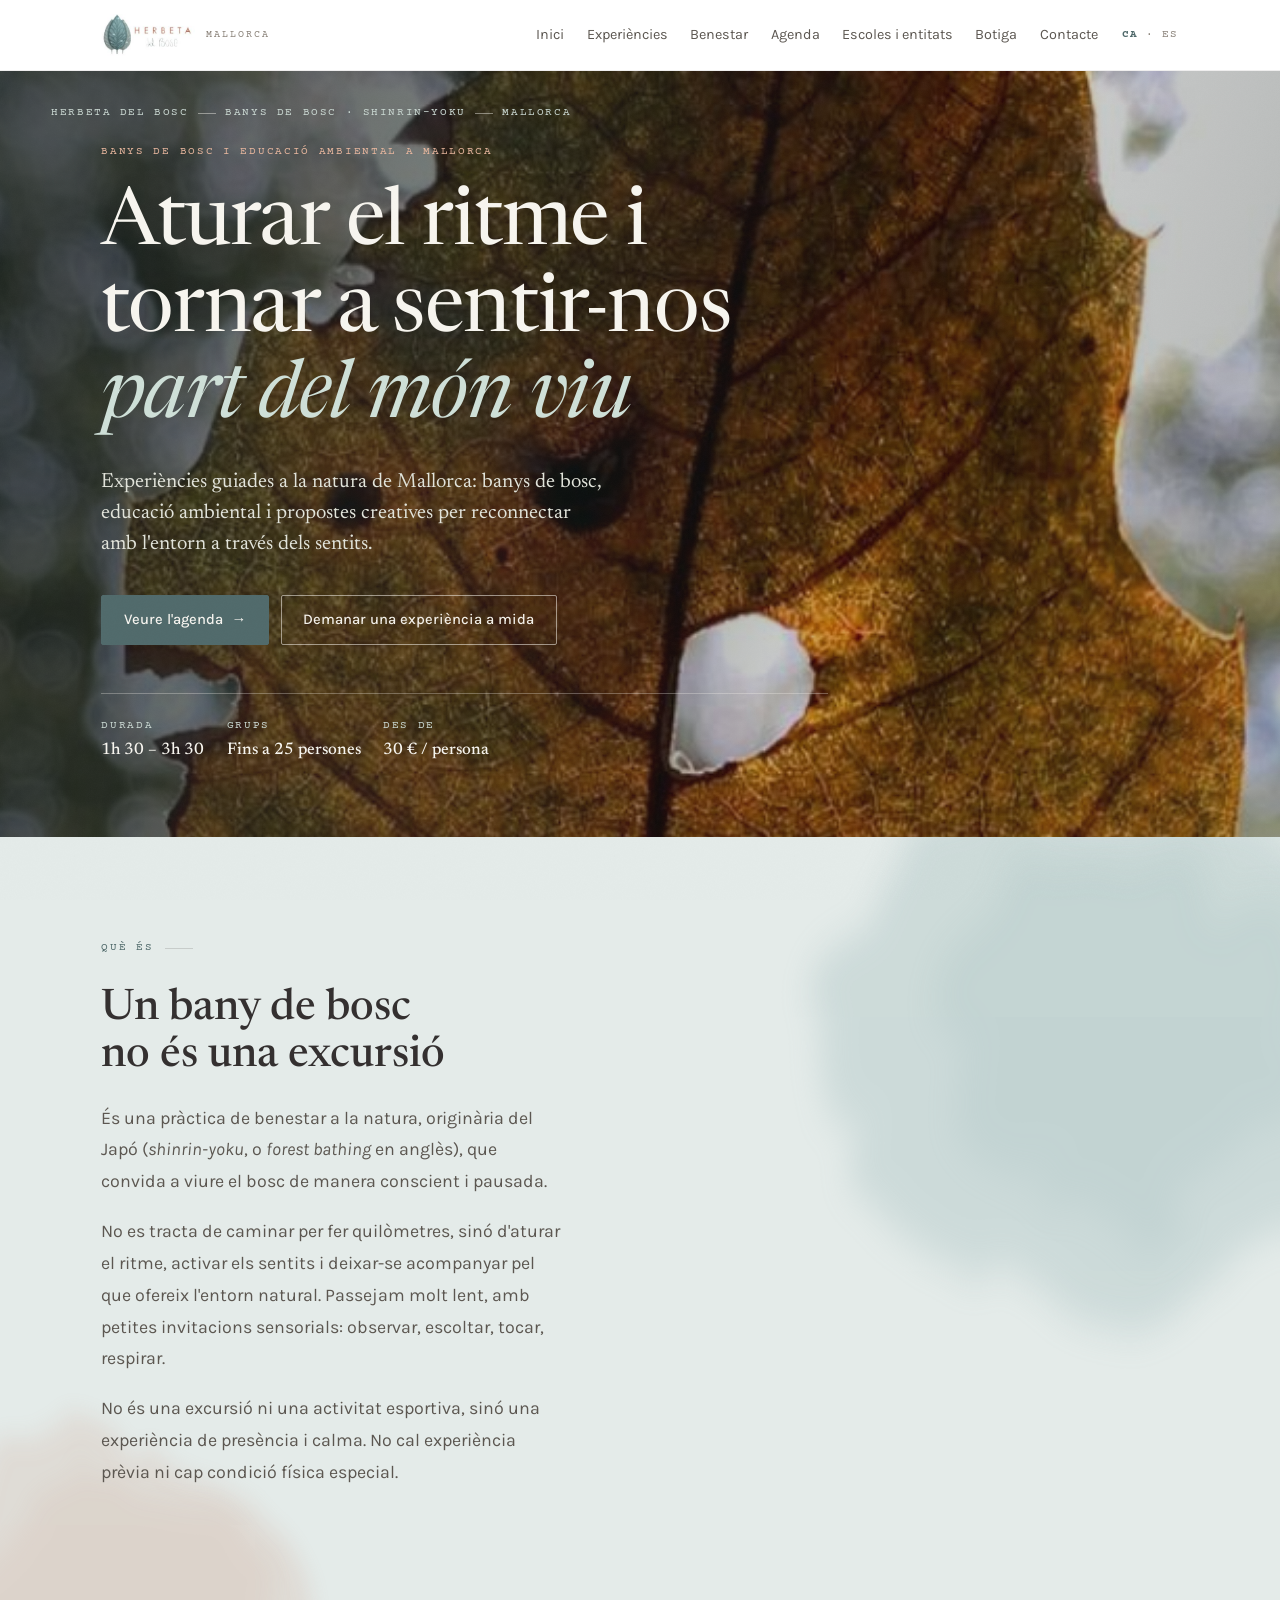
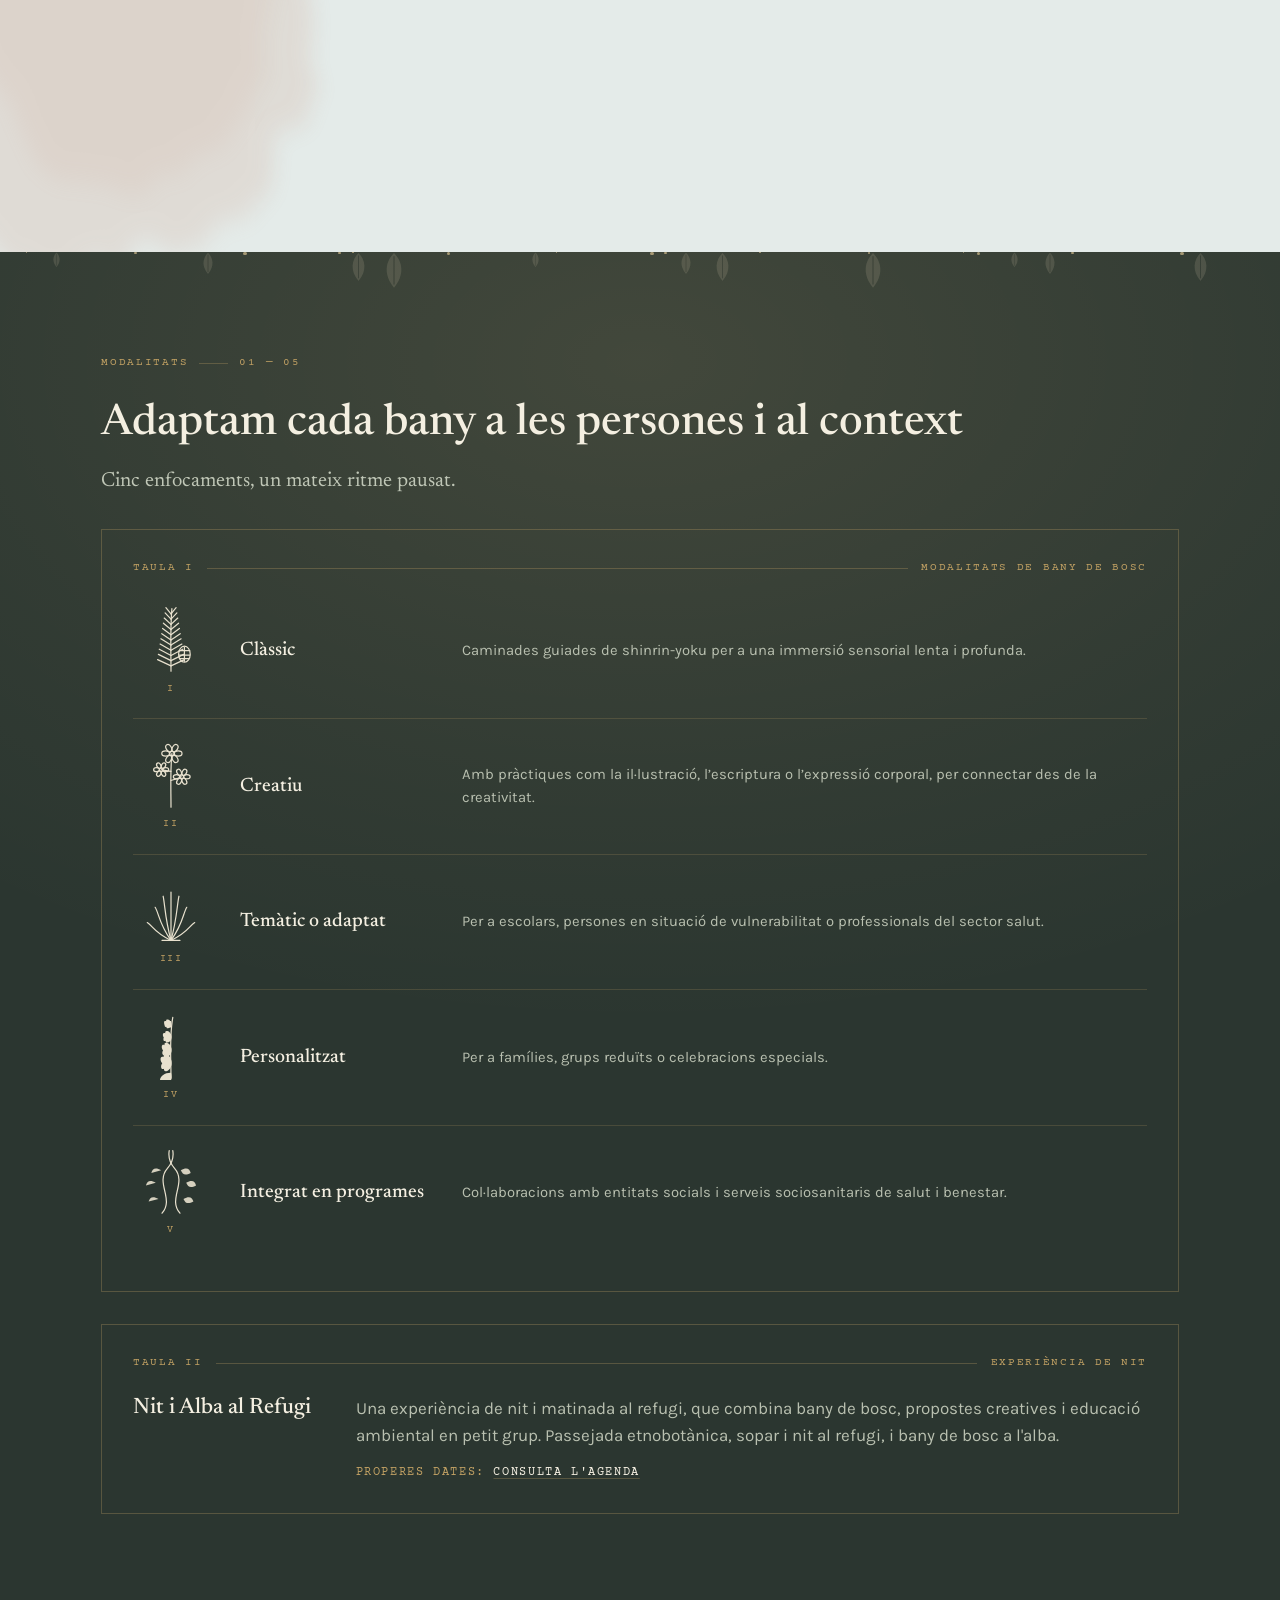
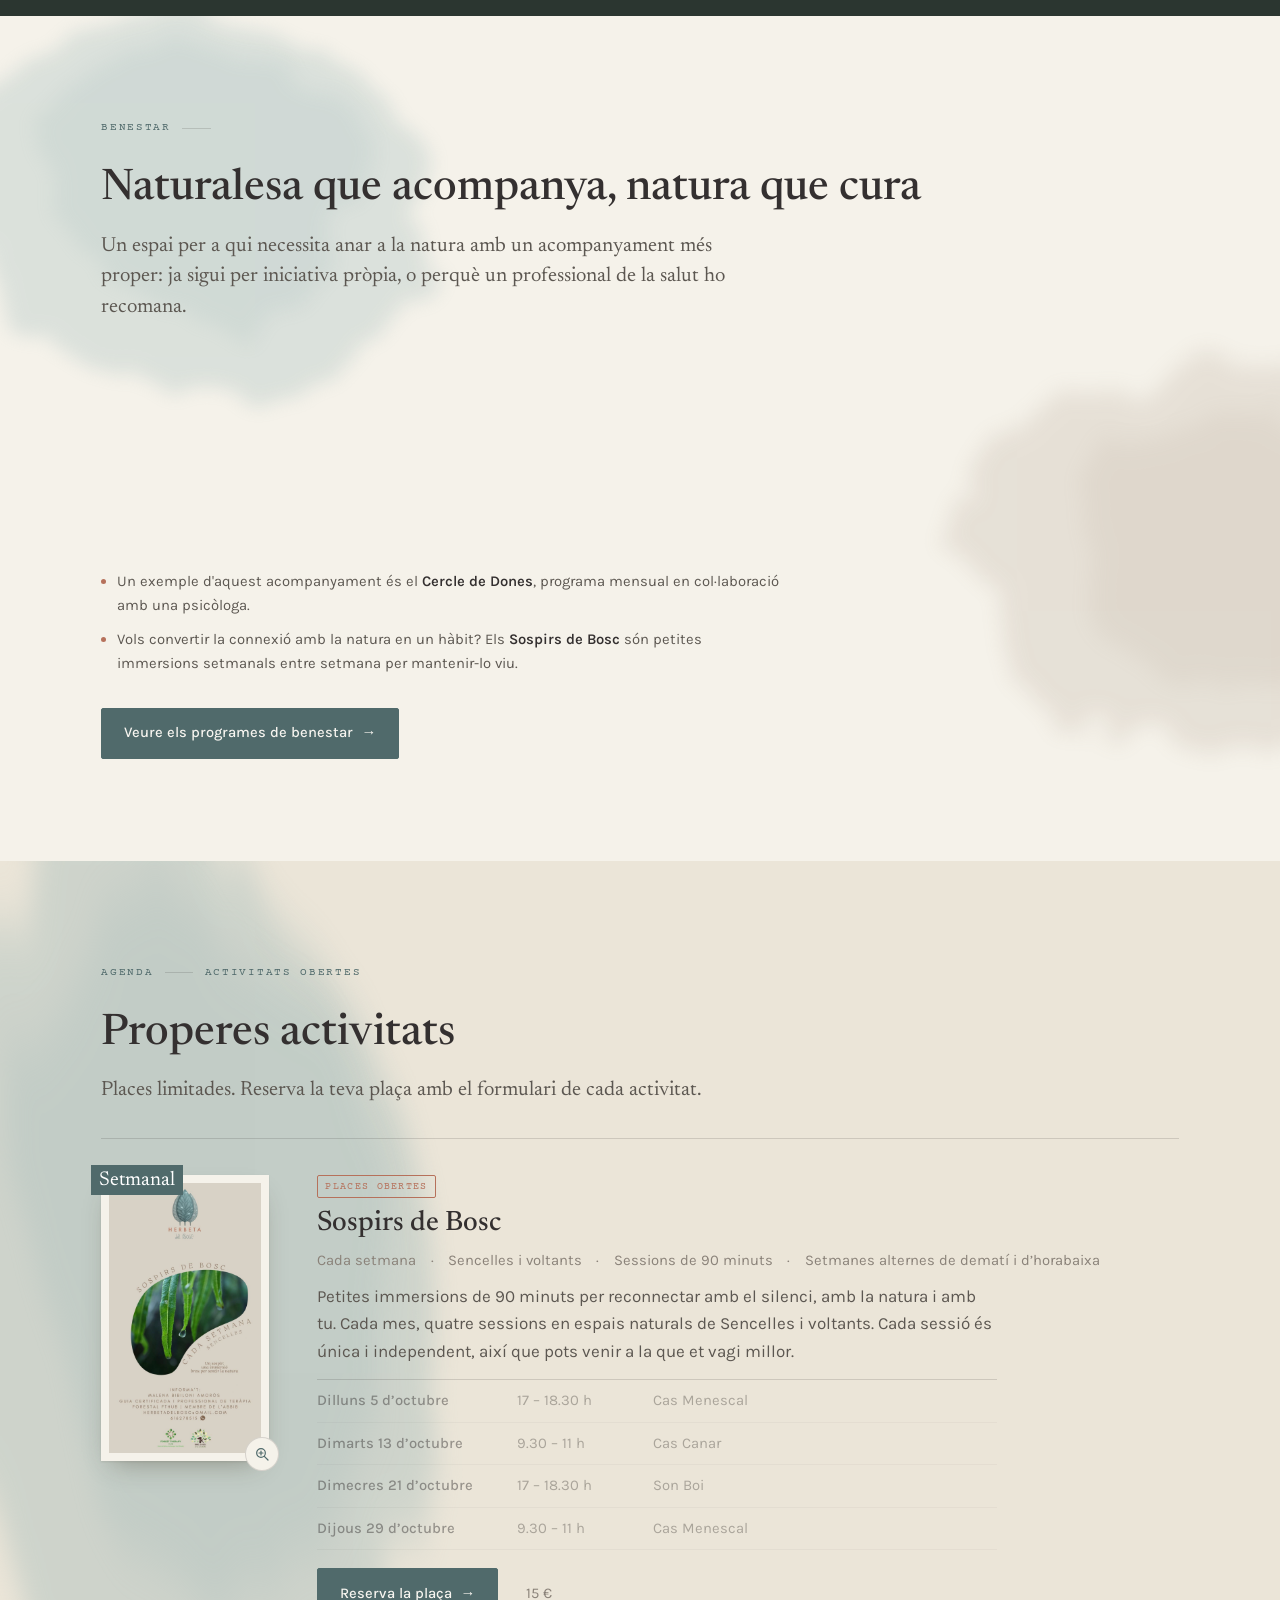
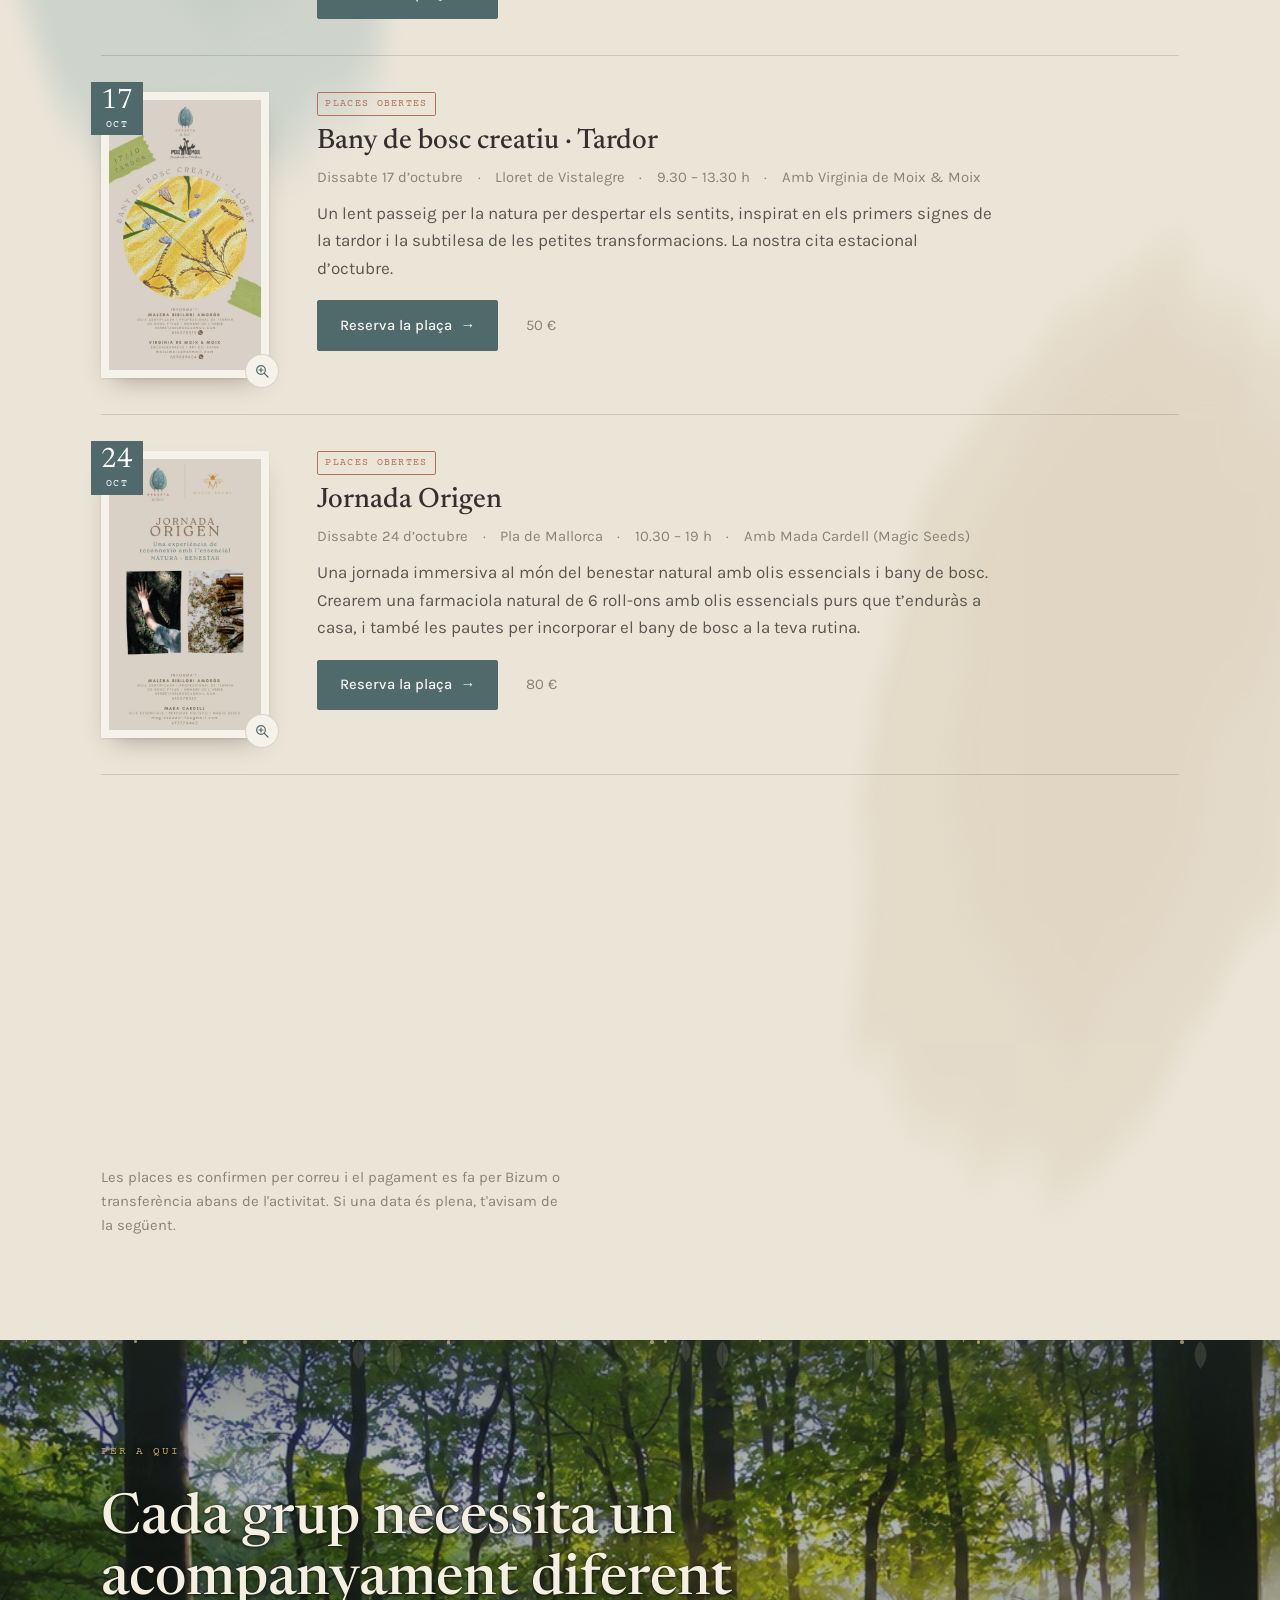
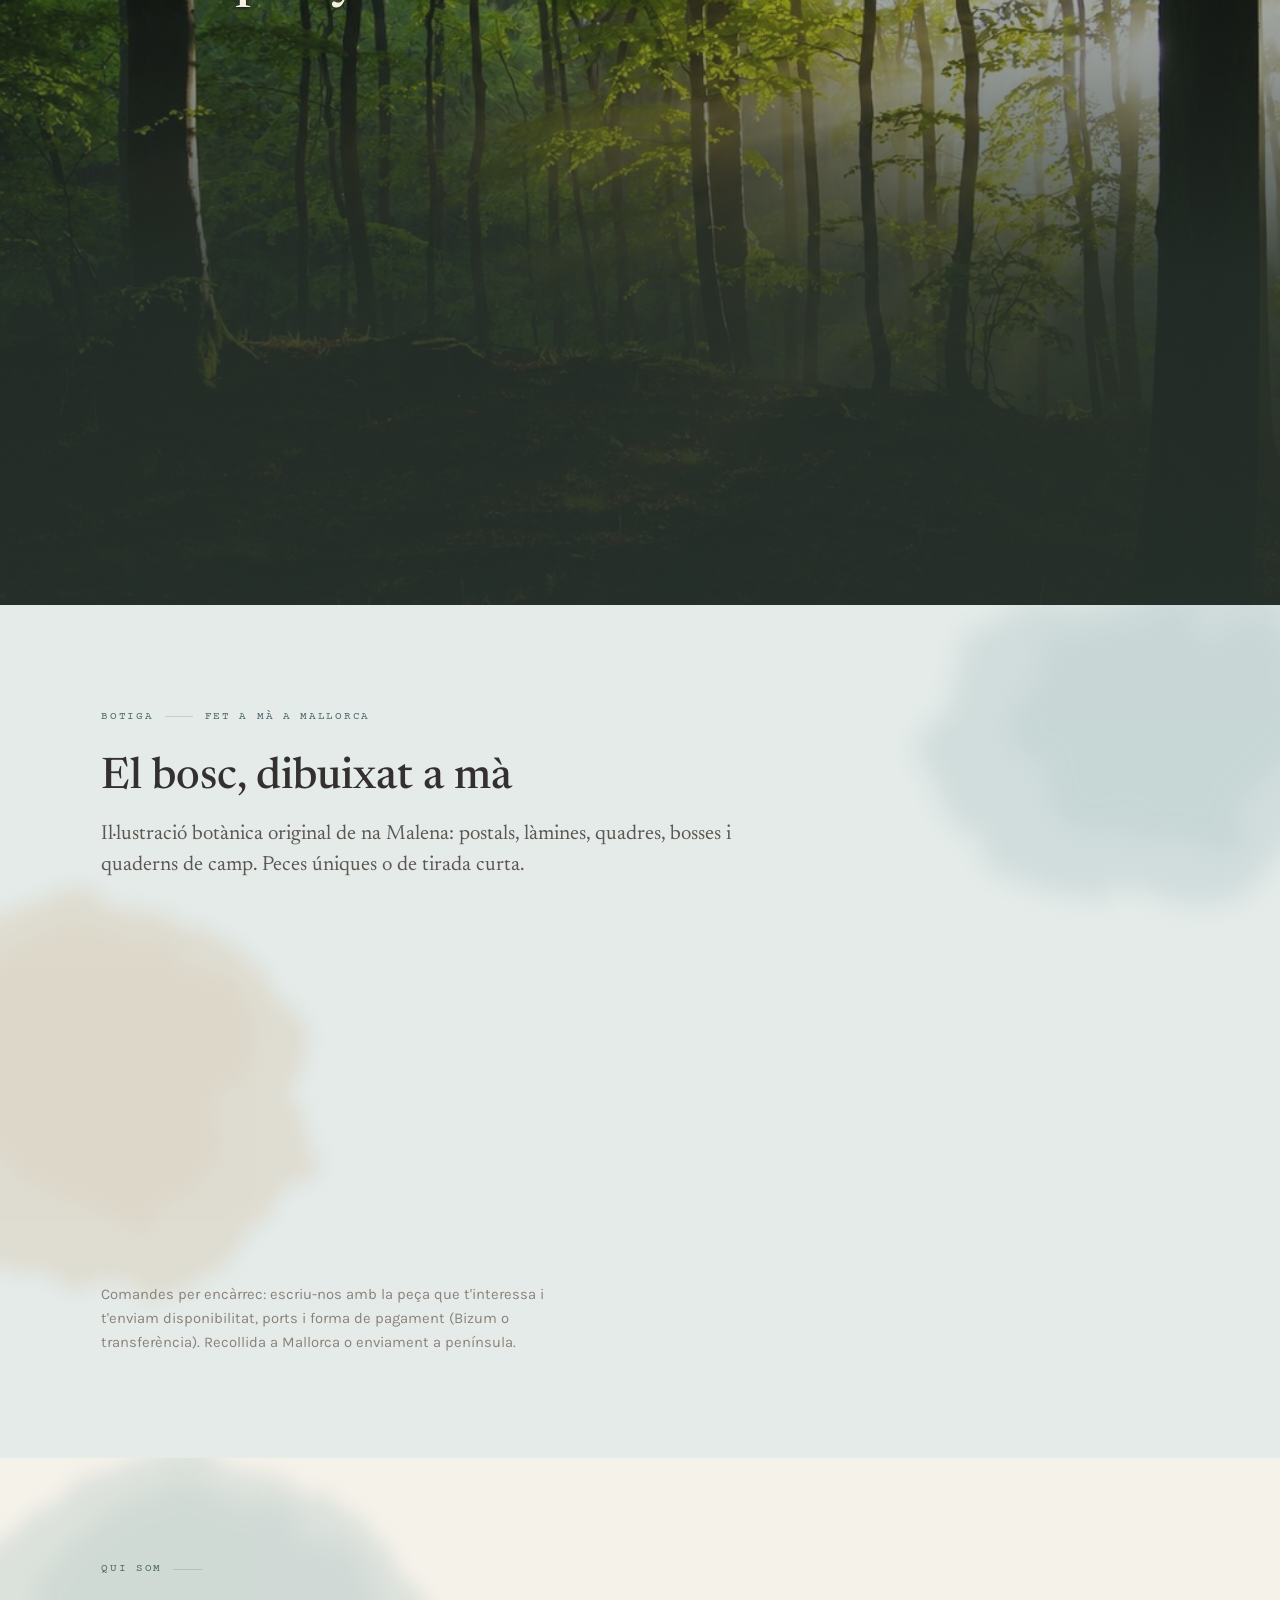
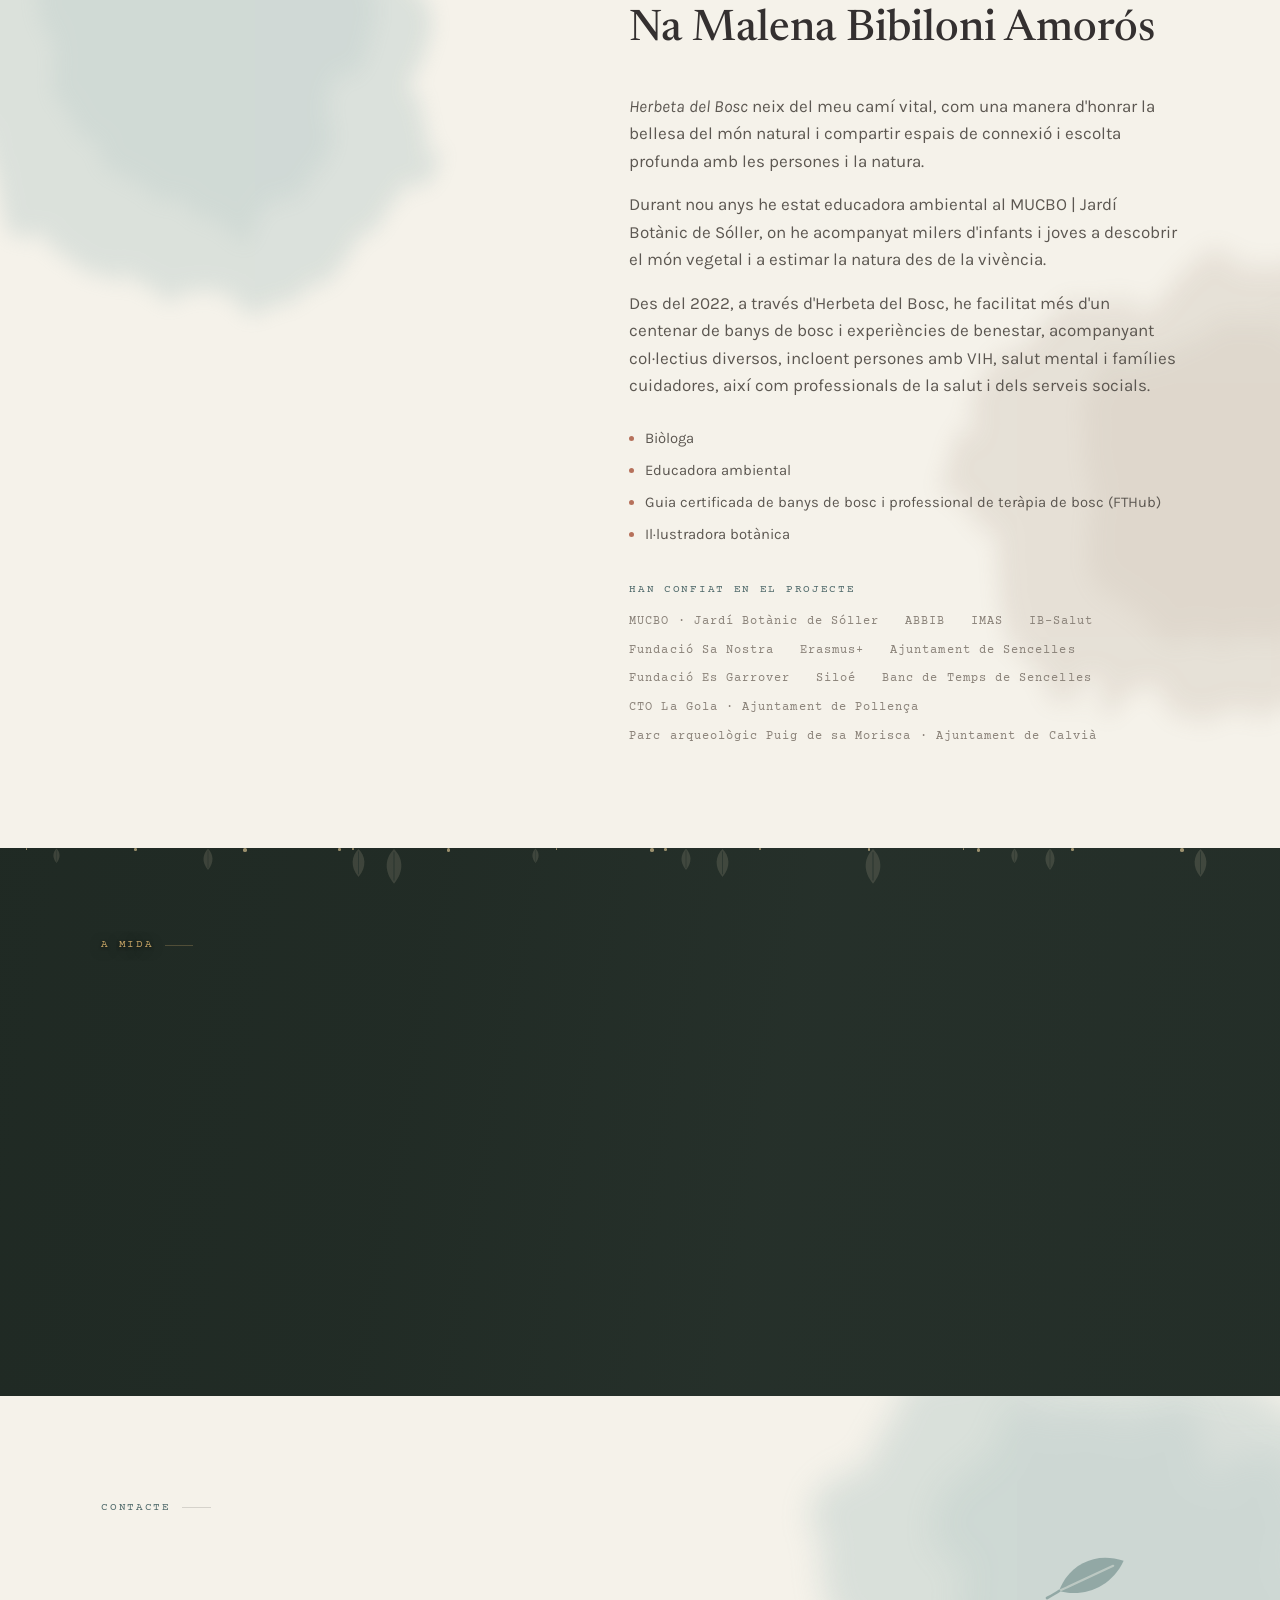
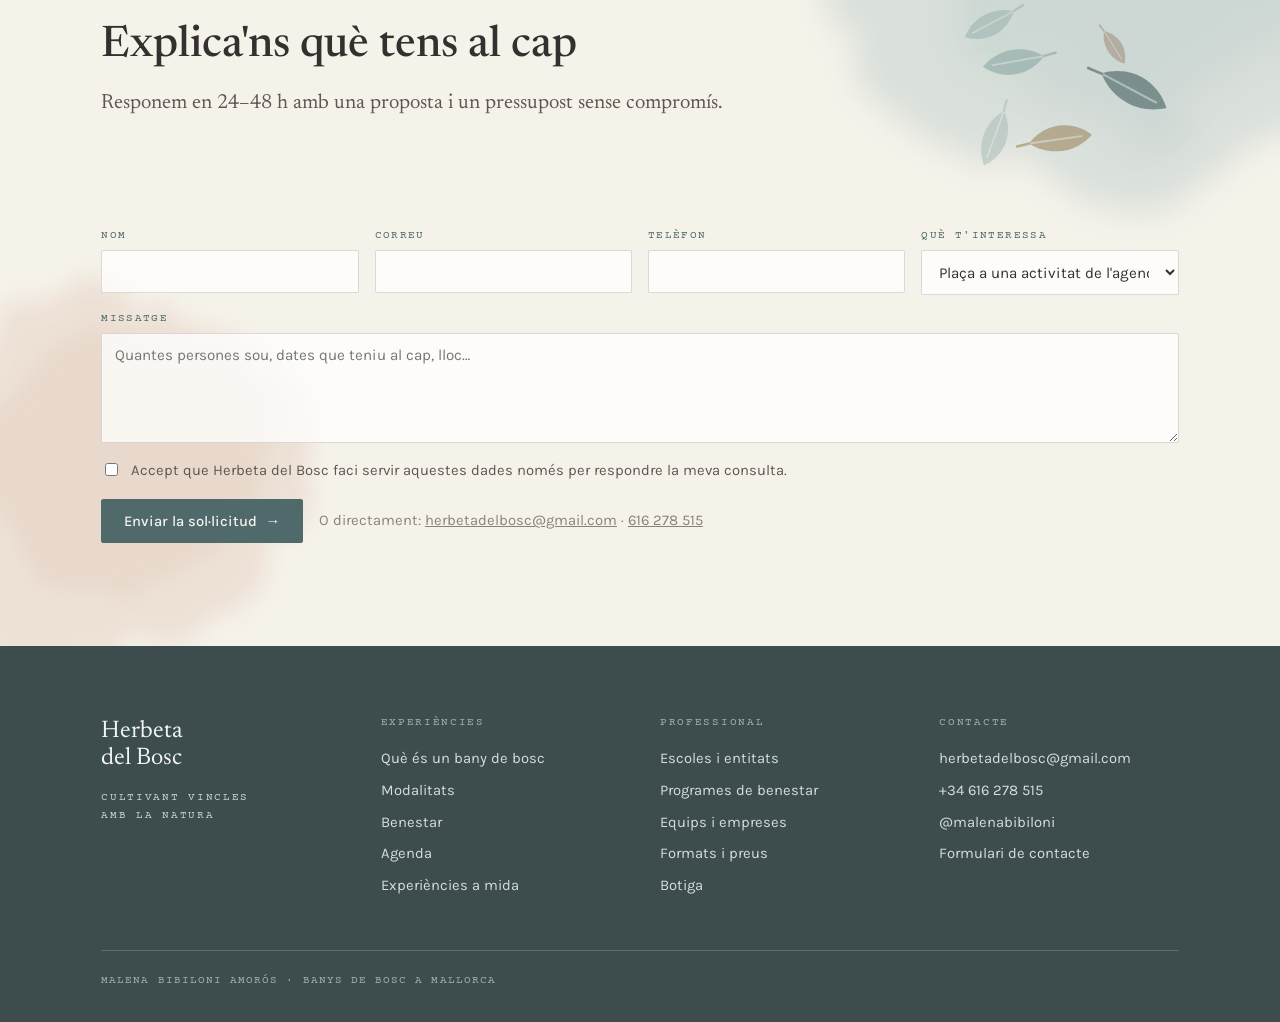
==== index.html @ cc18a622 "Correccions de na Malena: 150 € mínim a escoles, «amanecer», dues entitats més Co-Authored-By: Claud" ====
<!doctype html>
<html lang="ca">
<head>
<meta charset="utf-8">
<meta name="viewport" content="width=device-width, initial-scale=1">
<meta name="description" content="Banys de bosc (shinrin-yoku o forest bathing), teràpia de bosc i educació ambiental a Mallorca per a particulars, escoles i entitats, amb na Malena Bibiloni.">
<meta name="color-scheme" content="light">
<title>Banys de bosc i educació ambiental a Mallorca · Herbeta del Bosc</title>
<link rel="icon" type="image/png" sizes="48x48" href="/favicon-48.png">
<link rel="icon" type="image/png" sizes="192x192" href="/favicon-192.png">
<link rel="apple-touch-icon" href="/favicon-192.png">
<link rel="canonical" href="https://herbetadelbosc.com/">
<link rel="alternate" hreflang="ca" href="https://herbetadelbosc.com/">
<link rel="alternate" hreflang="es" href="https://herbetadelbosc.com/es/">
<link rel="alternate" hreflang="x-default" href="https://herbetadelbosc.com/">

<!-- com es veu en compartir l'enllac (WhatsApp, Facebook, Telegram...) -->
<meta property="og:type" content="website">
<meta property="og:site_name" content="Herbeta del Bosc">
<meta property="og:locale" content="ca_ES">
<meta property="og:locale:alternate" content="es_ES">
<meta property="og:url" content="https://herbetadelbosc.com/">
<meta property="og:title" content="Banys de bosc a Mallorca · Herbeta del Bosc">
<meta property="og:description" content="Banys de bosc, educació ambiental i experiències a la natura a Mallorca, amb na Malena Bibiloni.">
<meta property="og:image" content="https://herbetadelbosc.com/assets/img/hero-portada.jpg">
<meta property="og:image:width" content="1274">
<meta property="og:image:height" content="872">
<meta property="og:image:alt" content="Una fulla de tardor a contrallum, amb el bosc desenfocat al darrere">
<meta name="twitter:card" content="summary_large_image">

<!-- fitxa del negoci per a Google -->
<script type="application/ld+json">
{
  "@context": "https://schema.org",
  "@type": "LocalBusiness",
  "@id": "https://herbetadelbosc.com/#negoci",
  "name": "Herbeta del Bosc",
  "description": "Banys de bosc (shinrin-yoku, forest bathing), teràpia de bosc i educació ambiental a Mallorca per a particulars, escoles i entitats.",
  "url": "https://herbetadelbosc.com/",
  "logo": "https://herbetadelbosc.com/favicon-192.png",
  "image": "https://herbetadelbosc.com/assets/img/hero-portada.jpg",
  "email": "herbetadelbosc@gmail.com",
  "telephone": "+34616278515",
  "address": {
    "@type": "PostalAddress",
    "addressRegion": "Illes Balears",
    "addressCountry": "ES"
  },
  "areaServed": {
    "@type": "Place",
    "name": "Mallorca"
  },
  "founder": {
    "@type": "Person",
    "name": "Malena Bibiloni Amorós"
  },
  "knowsAbout": ["Banys de bosc", "Shinrin-yoku", "Forest bathing", "Teràpia de bosc", "Educació ambiental"],
  "inLanguage": "ca",
  "sameAs": ["https://www.instagram.com/malenabibiloni"]
}
</script>
<link rel="preconnect" href="https://fonts.googleapis.com">
<link rel="preconnect" href="https://fonts.gstatic.com" crossorigin>
<link rel="stylesheet" href="https://fonts.googleapis.com/css2?family=Newsreader:ital,opsz,wght@0,6..72,300..600;1,6..72,300..500&family=Karla:wght@300..700&family=Courier+Prime:wght@400;700&display=swap">

<link rel="stylesheet" href="assets/css/herbeta.css">
</head>
<body>

<!-- ══ INICI INTRO ══ animacio d'entrada. Per apagar-la sense llevar res:
     INTRO_ACTIVA = false, aqui baix. Per llevar-la del tot: aquest bloc
     sencer (fins a "FI INTRO") i el bloc INTRO de la fulla d'estils. ══ -->
<div class="intro" id="intro" role="presentation" aria-hidden="true">
  <div class="intro__in">
    <span class="logo intro__logo" role="img" aria-label="Herbeta del Bosc"></span>
    <p class="intro__welcome">
      <span class="intro__rule intro__rule--l" aria-hidden="true"></span>
      <span class="label">Benvinguda / Benvingut</span>
      <span class="intro__rule intro__rule--r" aria-hidden="true"></span>
    </p>
  </div>
  <button class="intro__skip" id="introSkip" type="button">Saltar</button>
</div>
<noscript><style>.intro{display:none}</style></noscript>
<script>
(function(){
  "use strict";

  /* ── L'INTERRUPTOR ──────────────────────────────────────────
     false = l'animacio no surt mai, sense haver de llevar res.
     Ara esta apagada a proposit: queda pendent refer-la quan hi
     hagi el logo en alta resolucio. Per encendre-la: true. */
  var INTRO_ACTIVA = false;

  var SESSION_KEY = "herbeta:intro-vist";
  var HOLD_MS  = 1500;   /* pausa amb tot ja escrit, abans de treure el vel */
  var LEAVE_MS = 560;    /* durada de la sortida del vel */

  var intro = document.getElementById("intro");
  if(!intro) return;

  function amaga(){ intro.hidden = true; }

  var vist = false;
  try{ vist = sessionStorage.getItem(SESSION_KEY) === "1"; }catch(e){}
  if(!INTRO_ACTIVA || vist){ amaga(); return; }

  var arrel = document.documentElement;
  var sortint = false, tempsPausa = null;

  function velocitat(){
    var v = parseFloat(getComputedStyle(arrel).getPropertyValue("--intro-speed"));
    return v > 0 ? v : 1;
  }

  function surt(){
    if(sortint) return;
    sortint = true;
    clearTimeout(tempsPausa);
    intro.classList.remove("is-playing");
    intro.classList.add("is-leaving");
    arrel.classList.add("intro-surt");
    arrel.style.overflow = "";
    try{ sessionStorage.setItem(SESSION_KEY,"1"); }catch(e){}
    setTimeout(function(){
      amaga();
      arrel.classList.remove("intro-surt");
    }, LEAVE_MS*velocitat() + 400);
    window.removeEventListener("keydown", tecla);
  }
  function tecla(e){
    if(e.key === "Escape" || e.key === "Enter" || e.key === " ") surt();
  }

  function juga(){
    arrel.style.overflow = "hidden";
    if(window.scrollY) window.scrollTo(0,0);
    intro.classList.add("is-playing");
    window.addEventListener("wheel", surt, {passive:true, once:true});
    window.addEventListener("touchmove", surt, {passive:true, once:true});
    window.addEventListener("keydown", tecla);
    tempsPausa = setTimeout(surt, HOLD_MS*velocitat());
  }

  document.getElementById("introSkip").addEventListener("click", surt);
  intro.addEventListener("click", surt);

  /* esperam les tipografies perque el titol no salti a mitja animacio;
     si es fan pregar mes de 700 ms, tiram endavant igualment */
  if(document.fonts && document.fonts.ready){
    var fet = false;
    var ara = function(){ if(!fet){ fet = true; juga(); } };
    document.fonts.ready.then(ara)["catch"](ara);
    setTimeout(ara, 700);
  } else {
    juga();
  }
})();
</script>
<!-- ══ FI INTRO ══ -->
<a class="skip" href="#main">Vés al contingut</a>



<svg width="0" height="0" style="position:absolute" aria-hidden="true" focusable="false"><defs>
  <filter id="wc1" x="-35%" y="-35%" width="170%" height="170%" color-interpolation-filters="sRGB">
    <feTurbulence type="fractalNoise" baseFrequency="0.011" numOctaves="4" seed="7" result="n"/>
    <feDisplacementMap in="SourceGraphic" in2="n" scale="78" xChannelSelector="R" yChannelSelector="G"/>
    <feGaussianBlur stdDeviation="7"/>
  </filter>
  <filter id="wc2" x="-35%" y="-35%" width="170%" height="170%" color-interpolation-filters="sRGB">
    <feTurbulence type="fractalNoise" baseFrequency="0.014" numOctaves="4" seed="23" result="n"/>
    <feDisplacementMap in="SourceGraphic" in2="n" scale="64" xChannelSelector="R" yChannelSelector="G"/>
    <feGaussianBlur stdDeviation="9"/>
  </filter>
  <filter id="wc3" x="-35%" y="-35%" width="170%" height="170%" color-interpolation-filters="sRGB">
    <feTurbulence type="fractalNoise" baseFrequency="0.009" numOctaves="5" seed="41" result="n"/>
    <feDisplacementMap in="SourceGraphic" in2="n" scale="92" xChannelSelector="R" yChannelSelector="G"/>
    <feGaussianBlur stdDeviation="6"/>
  </filter>
</defs></svg>

<header class="site">
  <div class="wrap site__in">
    <a class="brand" href="#home" data-nav="home">
      <span class="logo" role="img" aria-label="Herbeta del Bosc"></span>
      <span class="brand__sub">Mallorca</span>
    </a>
    <p class="lang" aria-label="Idioma"><b aria-current="true" lang="ca">CA</b><span aria-hidden="true">·</span><a href="es/" hreflang="es" lang="es">ES</a></p>
    <button class="navtoggle" id="navtoggle" aria-expanded="false" aria-controls="nav">Menú</button>
    <nav class="nav" id="nav">
      <a href="#home" data-nav="home">Inici</a>
      <a href="#experiencies" data-nav="home#experiencies">Experiències</a>
      <a href="#benestar" data-nav="benestar">Benestar</a>
      <a href="#agenda" data-nav="home#agenda">Agenda</a>
      <a href="#escoles" data-nav="escoles">Escoles i entitats</a>
      <a href="#botiga" data-nav="home#botiga">Botiga</a>
      <a href="#contacte" data-nav="home#contacte">Contacte</a>
    </nav>
  </div>
</header>

<main id="main">

<!-- ══════════════════════ HOME ══════════════════════ -->
<div class="page" data-page="home">

  <section class="hero hero--cover">
    <div class="hero__bg"><img src="assets/img/hero-portada.jpg" fetchpriority="high" decoding="async" alt="Una fulla de tardor a contrallum, amb el bosc desenfocat al darrere"></div>
    <div class="hero__scrim"></div>
    <div class="hero__tag">
      <p class="label">Herbeta del Bosc</p>
      <div class="rule"></div>
      <p class="label">Banys de bosc · Shinrin-yoku</p>
      <div class="rule"></div>
      <p class="label">Mallorca</p>
    </div>
    <div class="wrap hero__grid">
      <div>
        <h1 class="h1--kicker"><span class="label label--accent h1__kicker">Banys de bosc i educació ambiental a Mallorca</span>Aturar el ritme i tornar a sentir-nos <em>part del món viu</em></h1>
        <p class="lead hero__lead">Experiències guiades a la natura de Mallorca: banys de bosc, educació ambiental i propostes creatives per reconnectar amb l'entorn a través dels sentits.</p>
        <div class="hero__cta">
          <a class="btn" href="#agenda" data-nav="home#agenda">Veure l'agenda <span class="btn__arrow">→</span></a>
          <a class="btn btn--ghost" href="#amida" data-nav="home#amida">Demanar una experiència a mida</a>
        </div>
        <div class="hero__meta">
          <div><span class="label">Durada</span><strong>1h 30 – 3h 30</strong></div>
          <div><span class="label">Grups</span><strong>Fins a 25 persones</strong></div>
          <div><span class="label">Des de</span><strong>30 € / persona</strong></div>
        </div>
      </div>
    </div>
  </section>

  <section class="band" id="quees">
    <div class="wrap sheet">
      <div class="sheet__margin">
        <p class="label">Què és</p>
        <div class="rule"></div>
      </div>
      <div class="stack" style="gap:2.5rem">
        <div class="quees__split">
          <div class="quees__text">
            <h2 class="h2">Un bany de bosc no és una excursió</h2>
            <div class="prose">
              <p>És una pràctica de benestar a la natura, originària del Japó (<span class="i">shinrin-yoku</span>, o <span class="i">forest bathing</span> en anglès), que convida a viure el bosc de manera conscient i pausada.</p>
              <p>No es tracta de caminar per fer quilòmetres, sinó d'aturar el ritme, activar els sentits i deixar-se acompanyar pel que ofereix l'entorn natural. Passejam molt lent, amb petites invitacions sensorials: observar, escoltar, tocar, respirar.</p>
              <p>No és una excursió ni una activitat esportiva, sinó una experiència de presència i calma. No cal experiència prèvia ni cap condició física especial.</p>
            </div>
          </div>
          <figure class="photo figure--quees plate rv"><span class="plate__in"><img src="assets/img/bolets-tronc.jpg" loading="lazy" decoding="async" alt="Bolets petits creixent sobre un tronc caigut cobert de molsa, dins el bosc" style="object-position:center 52%"></span><figcaption>Bolets sobre fusta morta · Mallorca</figcaption></figure>
        </div>
        <div class="benefits rv" id="beneficis"></div>
      </div>
    </div>
  </section>

  <section id="experiencies" class="dark">
    <div class="wrap sheet">
      <div class="sheet__margin">
        <p class="label">Modalitats</p>
        <div class="rule"></div>
        <p class="label">01 — 05</p>
      </div>
      <div class="stack" style="gap:2rem">
        <div>
          <h2 class="h2">Adaptam cada bany a les persones i al context</h2>
          <p class="lead">Cinc enfocaments, un mateix ritme pausat.</p>
        </div>
        <div class="board rv">
          <p class="board__tab"><span>Taula I</span><span class="board__rule"></span><span>Modalitats de bany de bosc</span></p>
          <div class="legend" id="mods"></div>
        </div>
        <div class="board rv">
          <p class="board__tab"><span>Taula II</span><span class="board__rule"></span><span>Experiència de nit</span></p>
          <div class="refugi">
            <h3 class="legend__name">Nit i Alba al Refugi</h3>
            <div class="refugi__body">
              <p class="legend__txt">Una experiència de nit i matinada al refugi, que combina bany de bosc, propostes creatives i educació ambiental en petit grup. Passejada etnobotànica, sopar i nit al refugi, i bany de bosc a l'alba.</p>
              <p class="refugi__when">Properes dates: <a href="#agenda" data-nav="home#agenda">consulta l'agenda</a></p>
            </div>
          </div>
        </div>
      </div>
    </div>
  </section>

  <section class="benestar" id="benestar">
    <div class="wrap sheet">
      <div class="sheet__margin">
        <p class="label">Benestar</p>
        <div class="rule"></div>
      </div>
      <div class="stack" style="gap:2rem">
        <div>
          <h2 class="h2">Naturalesa que acompanya, natura que cura</h2>
          <p class="lead">Un espai per a qui necessita anar a la natura amb un acompanyament més proper: ja sigui per iniciativa pròpia, o perquè un professional de la salut ho recomana.</p>
        </div>
        <div class="grid grid--2 benestar__cards rv">
          <article class="card">
            <h3>Teràpia de bosc</h3>
            <p>Programes dissenyats de forma conjunta amb professionals de la salut o entitats socials. El bany de bosc com a eina de prevenció de salut i com a intervenció complementària a processos de cura, que promou alhora la connexió profunda amb la natura.</p>
          </article>
          <article class="card">
            <h3>Plans de benestar personalitzats</h3>
            <p>Un acompanyament dissenyat segons cada persona, ja sigui a partir d'una derivació professional o per iniciativa pròpia. El bany de bosc com a eina principal, complementat amb altres propostes de connexió.</p>
          </article>
        </div>
        <ul class="benestar__notes">
          <li><span>Un exemple d'aquest acompanyament és el <strong>Cercle de Dones</strong>, programa mensual en col·laboració amb una psicòloga.</span></li>
          <li><span>Vols convertir la connexió amb la natura en un hàbit? Els <strong>Sospirs de Bosc</strong> són petites immersions setmanals entre setmana per mantenir-lo viu.</span></li>
        </ul>
        <!-- Pendent: barra de dades i imatge de la secció -->
        <a class="btn" href="#benestar" data-nav="benestar">Veure els programes de benestar <span class="btn__arrow">→</span></a>
      </div>
    </div>
  </section>

  <section id="agenda" style="background:var(--paper-2)">
    <div class="wrap sheet">
      <div class="sheet__margin">
        <p class="label">Agenda</p>
        <div class="rule"></div>
        <p class="label">Activitats obertes</p>
      </div>
      <div class="stack" style="gap:2rem">
        <div>
          <h2 class="h2">Properes activitats</h2>
          <p class="lead">Places limitades. Reserva la teva plaça amb el formulari de cada activitat.</p>
        </div>
        <div class="ag" id="agenda-list"></div>
        <p class="formnote">Les places es confirmen per correu i el pagament es fa per Bizum o transferència abans de l'activitat. Si una data és plena, t'avisam de la següent.</p>
      </div>
    </div>
  </section>

  <section id="publics" class="dark dark--photo">
    <div class="bosc-bg"><img src="assets/img/bosc-fons.jpg" loading="lazy" decoding="async" alt="" aria-hidden="true"><span class="bosc-veil"></span></div>
    <div class="wrap sheet">
      <div class="sheet__margin">
        <p class="label">Per a qui</p>
        <div class="rule"></div>
      </div>
      <div class="stack" style="gap:2rem">
        <h2 class="h2">Cada grup necessita un acompanyament diferent</h2>
        <div class="trio rv" id="publics-grid"></div>
      </div>
    </div>
  </section>

  <section class="band" id="botiga">
    <div class="wrap sheet">
      <div class="sheet__margin">
        <p class="label">Botiga</p>
        <div class="rule"></div>
        <p class="label">Fet a mà a Mallorca</p>
      </div>
      <div class="stack" style="gap:2rem">
        <div>
          <h2 class="h2">El bosc, dibuixat a mà</h2>
          <p class="lead">Il·lustració botànica original de na Malena: postals, làmines, quadres, bosses i quaderns de camp. Peces úniques o de tirada curta.</p>
        </div>
        <div class="shop" id="shop"></div>
        <p class="formnote">Comandes per encàrrec: escriu-nos amb la peça que t'interessa i t'enviam disponibilitat, ports i forma de pagament (Bizum o transferència). Recollida a Mallorca o enviament a península.</p>
      </div>
    </div>
  </section>

  <section id="qui-som">
    <div class="wrap sheet">
      <div class="sheet__margin">
        <p class="label">Qui som</p>
        <div class="rule"></div>
      </div>
      <div class="bio">
        <div class="bio__frame rv"><span class="bio__leaf bio__leaf--a" aria-hidden="true"></span><figure class="bio__portrait"><img src="assets/img/malena-retrat.jpg" loading="lazy" decoding="async" alt="Na Malena Bibiloni, mirant cap amunt en un entorn natural, amb il·lustracions de branquetes sobre la fotografia"></figure><span class="bio__leaf bio__leaf--b" aria-hidden="true"></span></div>
        <div class="stack" style="gap:1.3rem">
          <h2 class="h2">Na Malena Bibiloni Amorós</h2>
          <div class="prose">
            <p><span class="i">Herbeta del Bosc</span> neix del meu camí vital, com una manera d'honrar la bellesa del món natural i compartir espais de connexió i escolta profunda amb les persones i la natura.</p>
            <p>Durant nou anys he estat educadora ambiental al MUCBO | Jardí Botànic de Sóller, on he acompanyat milers d'infants i joves a descobrir el món vegetal i a estimar la natura des de la vivència.</p>
            <p>Des del 2022, a través d'Herbeta del Bosc, he facilitat més d'un centenar de banys de bosc i experiències de benestar, acompanyant col·lectius diversos, incloent persones amb VIH, salut mental i famílies cuidadores, així com professionals de la salut i dels serveis socials.</p>
          </div>
          <ul class="creds">
            <li>Biòloga</li>
            <li>Educadora ambiental</li>
            <li>Guia certificada de banys de bosc i professional de teràpia de bosc (FTHub)</li>
            <li>Il·lustradora botànica</li>
          </ul>
          <div class="stack" style="gap:.8rem; margin-top:.8rem">
            <p class="label">Han confiat en el projecte</p>
            <div class="clients">
              <span>MUCBO · Jardí Botànic de Sóller</span><span>ABBIB</span><span>IMAS</span><span>IB-Salut</span><span>Fundació Sa Nostra</span><span>Erasmus+</span><span>Ajuntament de Sencelles</span><span>Fundació Es Garrover</span><span>Siloé</span><span>Banc de Temps de Sencelles</span><span>CTO La Gola · Ajuntament de Pollença</span><span>Parc arqueològic Puig de sa Morisca · Ajuntament de Calvià</span>
            </div>
          </div>
        </div>
      </div>
    </div>
  </section>

  <section class="dark dark--photo amida--cover" id="amida">
    <div class="bosc-bg"><img src="assets/img/bany_de_bosc.jpg" loading="lazy" decoding="async" alt="Dues persones caminant d'esquena per un camí de bosc, amb el sol entrant entre els arbres" style="object-position:center 58%"><span class="amida-veil"></span></div>
    <div class="wrap sheet">
      <div class="sheet__margin">
        <p class="label">A mida</p>
        <div class="rule"></div>
      </div>
      <div class="amida__cta stack rv" style="gap:1.15rem">
        <h2 class="h2">Vols organitzar un bany de bosc a mida?</h2>
        <p class="lead">Per a famílies, celebracions, grups d'amigues, empreses, agroturismes o entitats. Conversam primer i dissenyam la proposta segons el grup i l'espai.</p>
        <a class="btn btn--ghost" href="#contacte" data-nav="home#contacte">Parlem-ne <span class="btn__arrow">→</span></a>
      </div>
    </div>
  </section>

  <section id="contacte">
    <div class="wrap sheet">
      <div class="sheet__margin">
        <p class="label">Contacte</p>
        <div class="rule"></div>
      </div>
      <div class="stack" style="gap:2rem">
        <div class="contacte__split">
          <div>
            <h2 class="h2">Explica'ns què tens al cap</h2>
            <p class="lead">Responem en 24–48 h amb una proposta i un pressupost sense compromís.</p>
          </div>
          <div class="leaves rv" role="img" aria-label="Il·lustració de fulles caient"></div>
        </div>
        <form class="form" data-form="Nou missatge des de la web">
          <input type="checkbox" name="botcheck" class="hp" tabindex="-1" autocomplete="off" aria-hidden="true">
          <div class="f"><label for="c-nom">Nom</label><input id="c-nom" name="Nom" type="text" autocomplete="name" required></div>
          <div class="f"><label for="c-mail">Correu</label><input id="c-mail" name="email" type="email" autocomplete="email" required></div>
          <div class="f"><label for="c-tel">Telèfon</label><input id="c-tel" name="Telèfon" type="tel" autocomplete="tel"></div>
          <div class="f"><label for="c-tipus">Què t'interessa</label>
            <select id="c-tipus" name="Què li interessa">
              <option>Plaça a una activitat de l'agenda</option>
              <option>Bany de bosc a mida (grup, família, celebració)</option>
              <option>Pla de benestar (entitat o individual)</option>
              <option>Activitat per a escola o entitat</option>
              <option>Empresa o agroturisme</option>
              <option>Materials didàctics o il·lustració</option>
              <option>Comanda de botiga</option>
            </select>
          </div>
          <div class="f f--full"><label for="c-msg">Missatge</label><textarea id="c-msg" name="Missatge" placeholder="Quantes persones sou, dates que teniu al cap, lloc…" required></textarea></div>
          <label class="check f--full"><input type="checkbox" name="Privacitat" value="Acceptada" required> <span>Accept que Herbeta del Bosc faci servir aquestes dades només per respondre la meva consulta.</span></label>
          <div class="f--full" style="display:flex; flex-wrap:wrap; gap:1rem; align-items:center">
            <button class="btn" type="submit">Enviar la sol·licitud <span class="btn__arrow">→</span></button>
            <p class="formnote">O directament: <a href="mailto:herbetadelbosc@gmail.com">herbetadelbosc@gmail.com</a> · <a href="tel:+34616278515">616 278 515</a></p>
          </div>
        </form>
      </div>
    </div>
  </section>
</div>

<!-- ══════════════════════ ESCOLES ══════════════════════ -->
<div class="page" data-page="escoles" hidden>

  <section class="hero" style="padding-block:clamp(3rem,6vw,5rem) clamp(3rem,6vw,5rem)">
    <div class="wrap hero__grid">
      <div class="sheet__margin">
        <p class="label">Programa</p>
        <div class="rule"></div>
        <p class="label">Curs 2026 – 27</p>
      </div>
      <div>
        <p class="label label--accent">Per a escoles, ajuntaments i entitats</p>
        <h1 style="font-size:clamp(2.3rem,5.2vw,4rem); max-width:18ch">Programa d'educació ambiental i vivencial a Mallorca</h1>
        <p class="lead hero__lead">Activitats d'educació ambiental i banys de bosc adaptats a l'àmbit educatiu, amb una conversa prèvia per dissenyar la proposta a la realitat de cada centre.</p>
        <div class="hero__cta">
          <a class="btn" href="#solicitud" data-nav="escoles#solicitud">Sol·licitar una activitat <span class="btn__arrow">→</span></a>
          <a class="btn btn--ghost" href="#activitats" data-nav="escoles#activitats">Veure les activitats</a>
        </div>
        <div class="hero__meta">
          <div><span class="label">Grup</span><strong>Màxim 25 alumnes</strong></div>
          <div><span class="label">Durada</span><strong>1h – 3h</strong></div>
          <div><span class="label">Des de</span><strong>150 € / grup</strong></div>
        </div>
      </div>
      <figure class="hero__figure photo rv" style="aspect-ratio:3/4"><img src="assets/img/tresors-natura.jpg" loading="lazy" decoding="async" alt="Tresors naturals -pinyes, escorça, fulles- damunt una estora, amb infants asseguts al voltant" style="object-position:center 58%"></figure>
    </div>
  </section>

  <section class="band">
    <div class="wrap sheet">
      <div class="sheet__margin">
        <p class="label">Enfocament</p>
        <div class="rule"></div>
      </div>
      <div class="stack" style="gap:2.5rem">
        <div>
          <h2 class="h2">El vincle amb la natura es cultiva, no s'explica</h2>
          <p class="lead">Per això dissenyam experiències vivencials que obren tres portes d'entrada al món natural.</p>
        </div>
        <div class="grid grid--3" id="axes"></div>
      </div>
    </div>
  </section>

  <section id="activitats">
    <div class="wrap sheet">
      <div class="sheet__margin">
        <p class="label">Activitats</p>
        <div class="rule"></div>
        <p class="label">Sis propostes</p>
      </div>
      <div class="stack" style="gap:2rem">
        <div>
          <h2 class="h2">Les nostres activitats</h2>
          <p class="lead">Totes s'adapten a l'edat, als objectius pedagògics i a l'horari del centre.</p>
        </div>
        <div class="grid grid--3" id="acts"></div>
      </div>
    </div>
  </section>

  <section style="background:var(--paper-2)">
    <div class="wrap sheet">
      <div class="sheet__margin">
        <p class="label">Activitat central</p>
        <div class="rule"></div>
      </div>
      <div class="stack" style="gap:2rem">
        <div>
          <h2 class="h2">El bany de bosc escolar</h2>
          <div class="prose">
            <p>Adaptats a l'àmbit educatiu, ofereixen als infants i joves una vivència significativa que combina l'observació, el silenci, la creativitat i l'escolta activa. Complementen l'educació ambiental tradicional i afavoreixen aprenentatges profunds a nivell emocional, sensorial i social.</p>
          </div>
        </div>
        <div class="mods" id="escolarmods"></div>
        <p class="formnote">On el feim: sortida a la natura · espais verds propers al centre · pati o jardí del centre. Amb opció d'ampliar l'experiència amb una introducció al diari de natura.</p>
      </div>
    </div>
  </section>

  <section id="curriculum">
    <div class="wrap sheet">
      <div class="sheet__margin">
        <p class="label">Currículum</p>
        <div class="rule"></div>
        <p class="label">LOMLOE · ODS</p>
      </div>
      <div class="stack" style="gap:2.5rem">
        <div>
          <h2 class="h2">Una proposta que connecta amb el currículum</h2>
          <p class="lead">La nostra proposta pot afavorir competències clau segons la LOMLOE i els Objectius de Desenvolupament Sostenible.</p>
        </div>
        <div class="grid grid--2">
          <div class="stack" style="gap:1.1rem">
            <p class="label label--accent">Competències clau</p>
            <div class="mods" id="comps"></div>
          </div>
          <div class="stack" style="gap:1.1rem">
            <p class="label label--accent">ODS que es poden treballar</p>
            <div class="mods" id="ods"></div>
          </div>
        </div>
      </div>
    </div>
  </section>

  <section class="band" id="docents">
    <div class="wrap sheet">
      <div class="sheet__margin">
        <p class="label">Equips</p>
        <div class="rule"></div>
      </div>
      <div class="grid grid--2" style="align-items:start">
        <div class="stack" style="gap:1.2rem">
          <h2 class="h2">Banys de bosc per a qui cuida</h2>
          <div class="prose">
            <p>Els qui acompanyen infants i joves dia a dia necessiten també espais per aturar-se, respirar i reconnectar. Oferim banys de bosc adreçats a equips professionals: docents, educadors, treballadors socials, sanitaris.</p>
            <p>Un espai profundament respectuós que convida a recuperar la calma, escoltar-se i tornar a trobar el sentit de la tasca quotidiana.</p>
          </div>
        </div>
        <div class="stack" style="gap:1.4rem">
          <div class="card">
            <p class="label">Què treballam</p>
            <p>Benestar emocional i gestió del ritme quotidià · Cohesió d'equip i escolta entre companys · Reconnexió amb el sentit profund de la tasca · Recuperar la mirada curiosa del món natural.</p>
          </div>
          <div class="card">
            <p class="label">Formats</p>
            <p>Activitat puntual de 2 a 3 hores, adaptable a qualsevol entorn amb natura i tranquil·litat. Com a jornada de benestar, team building o formació vivencial. Ideal per a inicis o finals de curs i jornades pedagògiques.</p>
          </div>
        </div>
      </div>
    </div>
  </section>

  <section id="preus">
    <div class="wrap sheet">
      <div class="sheet__margin">
        <p class="label">Formats i preus</p>
        <div class="rule"></div>
      </div>
      <div class="stack" style="gap:2rem">
        <div>
          <h2 class="h2">Durades i preus orientatius</h2>
          <p class="lead">Consultau disponibilitat i pressupost sense compromís. Oferim descomptes per a programes de més d'una sessió o cicles trimestrals.</p>
        </div>
        <div class="tablewrap">
          <table>
            <thead><tr><th>Format</th><th>Durada orientativa</th></tr></thead>
            <tbody>
              <tr><td>Activitats de taller</td><td>1h – 1h 30</td></tr>
              <tr><td>Banys de bosc i activitats amb sortida</td><td>1h 30 – 2h</td></tr>
              <tr><td>Sessions per a equips docents</td><td>2h – 3h</td></tr>
            </tbody>
          </table>
        </div>
        <p class="formnote">Les activitats tenen un cost que va des dels 150 € fins als 350 € per sessió, segons el format, la durada i els materials inclosos. Els banys de bosc escolars comencen a partir de 150 € per grup de fins a 25 alumnes.</p>
      </div>
    </div>
  </section>

  <section style="background:var(--paper-2)" id="faq">
    <div class="wrap sheet">
      <div class="sheet__margin">
        <p class="label">Preguntes freqüents</p>
        <div class="rule"></div>
      </div>
      <div class="stack" style="gap:1.6rem">
        <h2 class="h2">Preguntes freqüents</h2>
        <div class="faq" id="faq-list"></div>
      </div>
    </div>
  </section>

  <section>
    <div class="wrap sheet">
      <div class="sheet__margin">
        <p class="label">Cita</p>
        <div class="rule"></div>
      </div>
      <blockquote class="quote">“El sentit de la meravella hauria de conservar-se tota la vida, però comença en la infància.”<cite>Rachel Carson</cite></blockquote>
    </div>
  </section>

  <section class="band" id="solicitud">
    <div class="wrap sheet">
      <div class="sheet__margin">
        <p class="label">Sol·licitud</p>
        <div class="rule"></div>
      </div>
      <div class="stack" style="gap:2rem">
        <div>
          <h2 class="h2">Sol·licita una activitat per al teu centre</h2>
          <p class="lead">Ens posam en contacte per conèixer el context i dissenyar una proposta adequada, sense compromís.</p>
        </div>
        <form class="form" data-form="Nova sol·licitud d'un centre educatiu">
          <input type="checkbox" name="botcheck" class="hp" tabindex="-1" autocomplete="off" aria-hidden="true">
          <div class="f"><label for="e-centre">Centre o entitat</label><input id="e-centre" name="Centre o entitat" type="text" required></div>
          <div class="f"><label for="e-persona">Persona de contacte</label><input id="e-persona" name="Persona de contacte" type="text" autocomplete="name" required></div>
          <div class="f"><label for="e-mail">Correu</label><input id="e-mail" name="email" type="email" autocomplete="email" required></div>
          <div class="f"><label for="e-tel">Telèfon</label><input id="e-tel" name="Telèfon" type="tel" autocomplete="tel"></div>
          <div class="f"><label for="e-nivell">Nivell educatiu</label>
            <select id="e-nivell" name="Nivell educatiu"><option>Infantil</option><option>Primària</option><option>Secundària</option><option>Batxillerat / FP</option><option>Equip docent</option><option>Entitat o ajuntament</option></select>
          </div>
          <div class="f"><label for="e-act">Activitat d'interès</label>
            <select id="e-act" name="Activitat d'interès"><option>Bany de bosc</option><option>El bosc a dins</option><option>Quadern de camp</option><option>Passejada naturalista</option><option>Herbari de butxaca</option><option>Tresors amb història</option><option>Cicle trimestral</option><option>Encara no ho sé</option></select>
          </div>
          <div class="f"><label for="e-alum">Nombre d'alumnes</label><input id="e-alum" name="Nombre d'alumnes" type="number" min="1" placeholder="25"></div>
          <div class="f"><label for="e-data">Dates aproximades</label><input id="e-data" name="Dates aproximades" type="text" placeholder="Segon trimestre, matins"></div>
          <div class="f f--full"><label for="e-msg">Context del centre</label><textarea id="e-msg" name="Context del centre" placeholder="Espais verds disponibles, possibilitat de sortida, objectius pedagògics…"></textarea></div>
          <label class="check f--full"><input type="checkbox" name="Privacitat" value="Acceptada" required> <span>Accept que Herbeta del Bosc faci servir aquestes dades només per respondre la meva consulta.</span></label>
          <div class="f--full" style="display:flex; flex-wrap:wrap; gap:1rem; align-items:center">
            <button class="btn" type="submit">Enviar la sol·licitud <span class="btn__arrow">→</span></button>
          </div>
        </form>
      </div>
    </div>
  </section>
</div>

<!-- ══════════════════════ BENESTAR ══════════════════════ -->
<div class="page" data-page="benestar" hidden>

  <section class="hero" style="padding-block:clamp(3rem,6vw,5rem) clamp(3rem,6vw,5rem)">
    <div class="wrap hero__grid">
      <div class="sheet__margin">
        <p class="label">Programes</p>
        <div class="rule"></div>
        <p class="label">Teràpia de bosc</p>
      </div>
      <div>
        <p class="label label--accent">Banys de bosc i teràpia de bosc</p>
        <h1 style="font-size:clamp(2.3rem,5.2vw,4rem); max-width:18ch">Banys i teràpia de bosc: benestar a la natura de Mallorca</h1>
        <p class="lead hero__lead">Una intervenció estructurada, basada en l'evidència i adaptable a cada col·lectiu, que integra la pràctica del bany de bosc com a eina de promoció de la salut i el benestar.</p>
        <div class="hero__cta">
          <a class="btn" href="#contacte" data-nav="home#contacte">Contacta'ns <span class="btn__arrow">→</span></a>
          <a class="btn btn--ghost" href="#b-formats" data-nav="benestar#b-formats">Formats del programa</a>
        </div>
        <div class="hero__meta">
          <div><span class="label">Durada</span><strong>1,5 – 2 hores</strong></div>
          <div><span class="label">Freqüència</span><strong>Setmanal</strong></div>
          <div><span class="label">Participants</span><strong>Grups reduïts</strong></div>
        </div>
      </div>
      <figure class="hero__figure photo rv" style="aspect-ratio:3/4"><img src="assets/img/public-particulars.jpg" loading="lazy" decoding="async" alt="Un grup de persones amb motxilla, en rotllana en un camí de terra, escoltant na Malena sota uns arbres" style="object-position:48% center"></figure>
    </div>
  </section>

  <section class="band">
    <div class="wrap sheet">
      <div class="sheet__margin">
        <p class="label">La natura</p>
        <div class="rule"></div>
      </div>
      <div class="grid grid--2" style="align-items:start">
        <h2 class="h2">La natura, una eina de salut i benestar</h2>
        <div class="prose">
          <p>Vivim en un context marcat per l'estrès crònic, la fatiga mental i la dificultat per gestionar les emocions. L'acceleració del ritme de vida, la sobreestimulació digital i la pèrdua de contacte amb els entorns naturals tenen un impacte directe sobre la salut física, mental i social de les persones.</p>
          <p>Les evidències científiques són clares: el contacte regular amb la natura redueix el cortisol, millora l'estat d'ànim, enforteix el sistema immunitari i afavoreix la recuperació de la fatiga mental. No és una tendència, és fisiologia.</p>
          <p>Una proposta complementària, accessible i transformadora, per a les entitats que acompanyen persones.</p>
        </div>
      </div>
    </div>
  </section>

  <section id="b-terapia">
    <div class="wrap sheet">
      <div class="sheet__margin">
        <p class="label">Teràpia de bosc</p>
        <div class="rule"></div>
      </div>
      <div class="grid grid--2" style="align-items:start">
        <div class="stack" style="gap:1.2rem">
          <h2 class="h2">Teràpia de bosc</h2>
          <div class="prose">
            <p>La Teràpia de Bosc és una intervenció basada en la natura que té en compte les necessitats de les persones i el seu entorn físic i social. Parteix de la idea que la salut és el resultat de l'adaptació de l'ésser humà al seu entorn. Es fonamenta en un enfocament multidisciplinari que integra àmbits com la psicologia, la sociologia o l'ecologia, i pot complementar els tractaments mèdics i els processos de rehabilitació.</p>
            <p>A través del contacte conscient amb la natura, la teràpia de bosc genera beneficis en diferents àmbits de la salut i el benestar.</p>
          </div>
        </div>
        <div class="card">
          <p class="label">Nivells d'intervenció</p>
          <p>La teràpia de bosc s'inscriu dins les estratègies de promoció de la salut, aplicant-se en diferents nivells d'intervenció, tant en l'àmbit preventiu com terapèutic i de rehabilitació, adaptant-se a cada col·lectiu.</p>
          <p>Els programes de teràpia de bosc ofereixen una intervenció complementària, accessible i adaptable que pot integrar-se en els serveis socials i de salut, contribuint al benestar de les persones i reforçant els processos d'acompanyament ja existents.</p>
        </div>
      </div>
    </div>
  </section>

  <section style="background:var(--paper-2)" id="b-objectius">
    <div class="wrap sheet">
      <div class="sheet__margin">
        <p class="label">Objectius</p>
        <div class="rule"></div>
      </div>
      <div class="stack" style="gap:2rem">
        <div>
          <h2 class="h2">Què aporten aquests programes?</h2>
          <p class="lead">Objectius que es poden treballar.</p>
        </div>
        <div class="grid grid--2 objectius" id="b-obj"></div>
      </div>
    </div>
  </section>

  <section id="b-sessions">
    <div class="wrap sheet">
      <div class="sheet__margin">
        <p class="label">Sessions</p>
        <div class="rule"></div>
      </div>
      <div class="grid grid--2" style="align-items:start">
        <div class="stack" style="gap:1.2rem">
          <h2 class="h2">Com es desenvolupen les sessions</h2>
          <div class="prose">
            <p>El programa consta d'un nombre determinat de sessions en entorns naturals, distribuïdes al llarg de diverses setmanes. Les sessions es basen en la pràctica del bany de bosc.</p>
            <p>Cada trobada consisteix en un passeig lent, amb un recorregut accessible (aproximadament 500 - 1500 m), durant el qual es fan diverses aturades, que es poden realitzar dempeus o asseguts.</p>
            <p>Al llarg del recorregut es proposen activitats individuals i grupals orientades a afavorir la connexió amb l'entorn a través dels sentits. Aquestes propostes són voluntàries i adaptables a les necessitats de cada participant.</p>
            <p>Al final de cada sessió s'ofereix un espai de compartició en grup, on les persones participants poden expressar la seva experiència mitjançant paraules, silencis o altres formes d'expressió.</p>
            <p>Entre sessions, es proposen senzilles pràctiques per realitzar a casa, amb l'objectiu de reforçar la connexió amb la natura. Aquestes es recullen en un diari personal guiat.</p>
            <p>Durant el programa, es duran a terme avaluacions que es realitzen de forma anònima. L'avaluació s'adapta als objectius del programa i pot incloure indicadors de benestar percebut, observació qualitativa i retorn conjunt amb l'equip professional.</p>
          </div>
        </div>
        <div class="card">
          <p class="label">Característiques generals de les sessions</p>
          <ul class="creds">
            <li><span><strong>Durada habitual:</strong> entre 1,5 i 2 hores</span></li>
            <li><span><strong>Freqüència:</strong> setmanal (adaptable)</span></li>
            <li><span><strong>Nombre de participants:</strong> grups reduïts (variable segons col·lectiu i objectius)</span></li>
            <li><span><strong>Espais:</strong> entorns naturals accessibles i adequats al grup</span></li>
          </ul>
        </div>
      </div>
    </div>
  </section>

  <section class="band" id="b-formats">
    <div class="wrap sheet">
      <div class="sheet__margin">
        <p class="label">Formats</p>
        <div class="rule"></div>
      </div>
      <div class="stack" style="gap:2rem">
        <div>
          <h2 class="h2">Formats del programa</h2>
          <p class="lead">Els programes poden ajustar-se segons les necessitats del grup. Inclouen una sessió prèvia de trobada inicial, destinada a presentar el funcionament del programa, resoldre dubtes i començar a generar un espai de confiança entre les persones participants.</p>
        </div>
        <div class="grid grid--3" id="b-formats-list"></div>
        <div class="tablewrap">
          <table>
            <thead><tr><th>Format</th><th>Preu orientatiu*</th></tr></thead>
            <tbody>
              <tr><td>Sessió puntual</td><td>200-300€</td></tr>
              <tr><td>Programa 6 setmanes</td><td>1.000-1.500€</td></tr>
              <tr><td>Programa 12 setmanes</td><td>1.800-2.500€</td></tr>
            </tbody>
          </table>
        </div>
        <p class="formnote">*El preu s'adapta segons el col·lectiu, el nombre de participants i les característiques de l'entitat. Contacta'ns per rebre una proposta personalitzada.</p>
      </div>
    </div>
  </section>

  <section id="b-collectius">
    <div class="wrap sheet">
      <div class="sheet__margin">
        <p class="label">Col·lectius</p>
        <div class="rule"></div>
      </div>
      <div class="stack" style="gap:2rem">
        <div>
          <h2 class="h2">Aplicació segons el col·lectiu</h2>
          <p class="lead">Els programes de teràpia de bosc s'adapten a diferents col·lectius, especialment en contextos de vulnerabilitat, promovent el benestar, la inclusió i la cohesió social.</p>
        </div>
        <div class="mods" id="b-coll"></div>
        <p class="formnote">Els programes es dissenyen de manera específica per a cada col·lectiu i territori.</p>
      </div>
    </div>
  </section>

  <section style="background:var(--paper-2)" id="b-collaboracio">
    <div class="wrap sheet">
      <div class="sheet__margin">
        <p class="label">Col·laboració</p>
        <div class="rule"></div>
      </div>
      <div class="grid grid--2" style="align-items:start">
        <div class="stack" style="gap:1.2rem">
          <h2 class="h2">Treball en col·laboració</h2>
          <div class="prose">
            <p>Els programes de teràpia de bosc es desenvolupen en coordinació amb l'entitat o servei, amb l'objectiu d'adaptar la intervenció a les necessitats específiques del col·lectiu i garantir-ne la coherència amb el treball socioeducatiu o terapèutic en curs.</p>
            <p>El guia de bany de bosc/professional de teràpia de bosc assumeix un rol clau com a facilitador d'una experiència de connexió entre el participant i l'entorn natural. La seva responsabilitat principal és dissenyar i conduir el passeig. No actua com a terapeuta, sinó que sosté un espai segur, respectuós i obert, on cada persona pot viure l'experiència des de la seva pròpia autonomia.</p>
            <p>Per aprofundir en els beneficis i aplicacions de la teràpia de bosc en l'àmbit social, es pot consultar el següent article: <a href="https://www.revistaalimara.net/revista/banys-de-bosc-fonaments-i-aplicabilitat-terapeutica-en-lambit-social-i-de-la-salut/" target="_blank" rel="noopener">«Banys de bosc: fonaments i aplicabilitat terapèutica en l'àmbit social i de la salut»</a> (revista Alimara).</p>
          </div>
        </div>
        <div class="card">
          <ul class="creds">
            <li>Coordinació amb els equips professionals de salut de referència</li>
            <li>Possibilitat de suport i acompanyament durant les sessions</li>
            <li>Seguiment dels objectius establerts</li>
            <li>Avaluació conjunta del procés i dels resultats</li>
          </ul>
        </div>
      </div>
    </div>
  </section>

  <section id="b-testimonis">
    <div class="wrap sheet">
      <div class="sheet__margin">
        <p class="label">Testimonis</p>
        <div class="rule"></div>
      </div>
      <div class="stack" style="gap:2rem">
        <p class="lead">Les persones participants destaquen la calma, la connexió i el benestar que emergeixen durant les sessions. També posen en valor la qualitat de l'acompanyament i l'experiència.</p>
        <div class="grid grid--3 testimonis">
          <blockquote class="quote rv">“Serenor, tranquil·litat i connexió amb mi mateixa.”</blockquote>
          <blockquote class="quote rv">“Un ambient de respecte i connexió amb el grup i l'entorn.”</blockquote>
          <blockquote class="quote rv">“Una experiència terapèutica que aporta una nova mirada.”</blockquote>
        </div>
      </div>
    </div>
  </section>

  <section class="band">
    <div class="wrap sheet">
      <div class="sheet__margin">
        <p class="label">Contacte</p>
        <div class="rule"></div>
      </div>
      <div class="stack" style="gap:1.4rem">
        <h2 class="h2">Estaré encantada d'escoltar-te.</h2>
        <p class="lead">Gràcies per dedicar uns minuts a conèixer Herbeta del Bosc.</p>
        <a class="btn" href="#contacte" data-nav="home#contacte" style="align-self:flex-start">Contacta'ns <span class="btn__arrow">→</span></a>
      </div>
    </div>
  </section>
</div>

</main>

<footer>
  <div class="wrap">
    <div class="foot">
      <div class="stack" style="gap:1rem">
        <p class="foot__brand">Herbeta<br>del Bosc</p>
        <p class="label" style="color:var(--canopy-ink-2)">Cultivant vincles<br>amb la natura</p>
      </div>
      <div>
        <h4>Experiències</h4>
        <a href="#quees" data-nav="home#quees">Què és un bany de bosc</a>
        <a href="#experiencies" data-nav="home#experiencies">Modalitats</a>
        <a href="#benestar" data-nav="home#benestar">Benestar</a>
        <a href="#agenda" data-nav="home#agenda">Agenda</a>
        <a href="#amida" data-nav="home#amida">Experiències a mida</a>
      </div>
      <div>
        <h4>Professional</h4>
        <a href="#escoles" data-nav="escoles">Escoles i entitats</a>
        <a href="#benestar" data-nav="benestar">Programes de benestar</a>
        <a href="#docents" data-nav="escoles#docents">Equips i empreses</a>
        <a href="#preus" data-nav="escoles#preus">Formats i preus</a>
        <a href="#botiga" data-nav="home#botiga">Botiga</a>
      </div>
      <div>
        <h4>Contacte</h4>
        <a href="mailto:herbetadelbosc@gmail.com">herbetadelbosc@gmail.com</a>
        <a href="tel:+34616278515">+34 616 278 515</a>
        <a href="https://www.instagram.com/malenabibiloni" target="_blank" rel="noopener">@malenabibiloni</a>
        <a href="#contacte" data-nav="home#contacte">Formulari de contacte</a>
      </div>
    </div>
    <div class="foot__bottom">
      <span>Malena Bibiloni Amorós · Banys de bosc a Mallorca</span>
    </div>
  </div>
</footer>

<!-- cartell ampliat: un sol lightbox per a totes les activitats de l'agenda -->
<div class="lb" id="cartell-lb" role="dialog" aria-modal="true" aria-labelledby="lb-title" tabindex="-1" hidden>
  <button type="button" class="lb__close" aria-label="Tanca"><svg viewBox="0 0 24 24" fill="none" stroke="currentColor" stroke-width="1.8" stroke-linecap="round" aria-hidden="true"><path d="M6 6l12 12M18 6 6 18"/></svg></button>
  <div class="lb__inner">
    <img class="lb__img" src="" alt="">
    <div class="lb__info">
      <p class="lb__date"></p>
      <h2 class="lb__title" id="lb-title"></h2>
      <p class="lb__meta"></p>
      <div class="lb__cta"></div>
      <a class="lb__dl" href="" download><svg viewBox="0 0 24 24" fill="none" stroke="currentColor" stroke-width="1.8" stroke-linecap="round" stroke-linejoin="round" aria-hidden="true"><path d="M12 4v11M7 10l5 5 5-5M5 20h14"/></svg>Descarrega el cartell</a>
      <p class="lb__esc"><kbd>Esc</kbd> per tancar</p>
    </div>
  </div>
</div>

<script>
(function(){
  "use strict";

  /* ── botanical sprig ─────────────────────────────────────────
     Reproduce el traç de na Malena: tija fina corbada amb fulles
     de cor plenes, alternades i minvant cap a la punta. */
  function sprig(opts){
    var o = Object.assign({w:300,h:420,n:15,bow:110,leafLen:30}, opts||{});
    var p0={x:o.w*0.5,y:o.h}, p1={x:o.w*0.5+o.bow,y:o.h*0.45}, p2={x:o.w*0.5+o.bow*0.12,y:o.h*0.04};
    function pt(t){var m=1-t;return{x:m*m*p0.x+2*m*t*p1.x+t*t*p2.x,y:m*m*p0.y+2*m*t*p1.y+t*t*p2.y};}
    function tan(t){var m=1-t;return Math.atan2(2*m*(p1.y-p0.y)+2*t*(p2.y-p1.y),2*m*(p1.x-p0.x)+2*t*(p2.x-p1.x));}
    var HEART='M0 0 C6.5 -8.5 16 -10.5 21 -6 C23.5 -3.6 23 -1.6 20 0 C23 1.6 23.5 3.6 21 6 C16 10.5 6.5 8.5 0 0 Z';
    var parts=['<path d="M'+p0.x.toFixed(1)+' '+p0.y.toFixed(1)+' Q'+p1.x.toFixed(1)+' '+p1.y.toFixed(1)+' '+p2.x.toFixed(1)+' '+p2.y.toFixed(1)+'" fill="none" stroke="currentColor" stroke-width="1.5" stroke-linecap="round"/>'];
    for(var i=0;i<o.n;i++){
      var t=0.08+(i/(o.n-1))*0.88;
      var p=pt(t), a=tan(t)*180/Math.PI;
      var side=(i%2===0)?1:-1;
      var sc=(1-t*0.5)*(o.leafLen/23);
      parts.push('<path d="'+HEART+'" fill="currentColor" transform="translate('+p.x.toFixed(1)+' '+p.y.toFixed(1)+') rotate('+(a+side*52).toFixed(1)+') scale('+sc.toFixed(3)+')"/>');
    }
    return '<svg class="sprig" viewBox="0 0 '+o.w+' '+o.h+'" aria-hidden="true">'+parts.join('')+'</svg>';
  }

  /* ── fulles que cauen ───────────────────────────────────────
     Dibuix propi, mateix llenguatge que les branquetes del retrat:
     traç simple i tons de la paleta. Composicio fixa, sense atzar. */
  function fallingLeaves(){
    /* x, y, gir, escala, to, opacitat */
    var L=[
      [52,18,-25,0.92,'#6E8C8A',.62],
      [34,26,152,0.72,'#9BB3AE',.58],
      [70,34, 58,0.50,'#9D8774',.52],
      [46,44,170,0.80,'#88A6A2',.58],
      [69,51, 28,0.95,'#506A6B',.66],
      [30,66,110,0.75,'#A9BEB8',.56],
      [40,79, -8,0.82,'#896C3C',.46]
    ];
    var STEM='M-6 .6 C-3 .4 -1 .2 0 0';
    var BLADE='M0 0 C8 -8 21 -9.5 31 0 C21 8.5 8 7 0 0 Z';
    var parts=L.map(function(l){
      return '<g transform="translate('+l[0]+' '+l[1]+') rotate('+l[2]+') scale('+l[3]+')" '+
             'opacity="'+l[5]+'">'+
             '<path d="'+STEM+'" fill="none" stroke="'+l[4]+'" stroke-width="1.2" stroke-linecap="round"/>'+
             '<path d="'+BLADE+'" fill="'+l[4]+'"/>'+
             '<path d="M1 0 L26 0" fill="none" stroke="var(--paper)" stroke-width=".9" '+
             'stroke-linecap="round" opacity=".5"/></g>';
    });
    return '<svg viewBox="0 0 100 100" aria-hidden="true" focusable="false">'+parts.join('')+'</svg>';
  }

  /* ── aiguades d'aquarel·la ──────────────────────────────────
     El·lipses deformades amb feTurbulence + feDisplacementMap:
     la vora irregular d'una taca d'aigua, no un degradat. */
  function blob(x,y,w,h,color,op,filt,rot){
    return '<svg viewBox="0 0 400 400" preserveAspectRatio="none" aria-hidden="true" '+
      'style="left:'+x+'%;top:'+y+'%;width:'+w+'%;height:'+h+'%;transform:rotate('+rot+'deg)">'+
      '<ellipse cx="200" cy="200" rx="150" ry="122" fill="'+color+'" opacity="'+op+'" filter="url(#'+filt+')"/>'+
      '<ellipse cx="215" cy="188" rx="104" ry="86" fill="'+color+'" opacity="'+(op*0.55).toFixed(2)+'" filter="url(#'+filt+')"/>'+
      '</svg>';
  }
  var TEAL='#8CADAF', SAND='#D7C7AE', TERRA='#C98D74', TOPO='#9D8774';
  var RECIPES=[
    [[ -12,-18, 52, 78, TEAL,  .30,'wc1', -8],[ 62, 34, 46, 72, SAND, .34,'wc3', 14]],
    [[  58,-22, 54, 86, TEAL,  .26,'wc2', 10],[-14, 46, 44, 70, TERRA,.16,'wc1',-16]],
    [[ -16, 20, 46, 74, SAND,  .40,'wc3',  6],[ 68,-16, 42, 64, TEAL, .22,'wc2', -6]],
    [[  70, 28, 48, 74, TOPO,  .16,'wc1', 12],[-10,-14, 50, 72, TEAL, .24,'wc3',  8]]
  ];
  function paintWashes(){
    document.querySelectorAll('section').forEach(function(sec,i){
      if(sec.classList.contains('dark') || sec.querySelector(':scope > .wash')) return;
      var d=document.createElement('div');
      d.className='wash';
      d.innerHTML=RECIPES[i%RECIPES.length].map(function(b){return blob.apply(null,b);}).join('');
      sec.insertBefore(d, sec.firstChild);
    });
  }

  var $ = function(s,r){return (r||document).querySelector(s);};
  var set = function(id,html){var el=document.getElementById(id); if(el) el.innerHTML=html;};


  /* ── contacte: fulles dibuixades ── */
  document.querySelectorAll('.leaves').forEach(function(el){
    el.innerHTML = fallingLeaves();
  });

  /* ── retrat: branques que en surten ── */
  document.querySelectorAll('.bio__leaf').forEach(function(el,i){
    el.innerHTML = sprig(i===0 ? {w:200,h:430,n:15,bow:-62,leafLen:27}
                               : {w:180,h:360,n:11,bow:54,leafLen:24});
  });

  /* ── home: beneficis ──────────────────────────────────────
     Un dibuix propi per a cada bloc, no el mateix repetit. */
  function ico(d){
    return '<svg class="ico" viewBox="0 0 48 56" fill="none" stroke="currentColor" '+
      'stroke-width="1.5" stroke-linecap="round" stroke-linejoin="round" aria-hidden="true">'+d+'</svg>';
  }
  function icoFalguera(){          /* falguera — el cos que es desplega */
    var d='<path d="M24 54 C24 38 23 20 24 4"/>';
    for(var i=0;i<9;i++){
      var t=i/8, y=(49-t*41).toFixed(1), L=16*(1-t*0.74), a=(L*0.62).toFixed(1), b=L.toFixed(1), c=(L*0.6).toFixed(1);
      d+='<path d="M24 '+y+' q -'+a+' -2 -'+b+' -'+c+'"/><path d="M24 '+y+' q '+a+' -2 '+b+' -'+c+'"/>';
    }
    return ico(d);
  }
  function icoEspiral(){           /* nou de falguera — la ment que es calma */
    var pts=[];
    for(var A=0;A<=4.4*Math.PI;A+=0.22){
      var r=1.2+A*1.42;
      pts.push((26-r*Math.cos(A)).toFixed(1)+' '+(21+r*Math.sin(A)).toFixed(1));
    }
    return ico('<path d="M24 54 C25 44 25 36 26 30"/><path d="M'+pts.join(' L')+'"/>');
  }
  function icoBolets(){            /* bolets en grup — la comunitat */
    return ico('<path d="M11 33 a9.5 8 0 0 1 19 0 z"/><path d="M20.5 33 v15"/>'+
      '<path d="M27 42 a6.8 5.6 0 0 1 13.6 0 z"/><path d="M33.8 42 v9"/>'+
      '<path d="M5 45 a4.6 3.9 0 0 1 9.2 0 z"/><path d="M9.6 45 v6"/>'+
      '<path d="M4 51.5 h40"/>');
  }
  function icoPlanter(){           /* planter amb arrels — el planeta */
    return ico('<path d="M24 33 V17"/>'+
      '<path d="M24 27 c-9 -1 -12 -6.5 -12 -12 6.5 0 12 3.5 12 12 z"/>'+
      '<path d="M24 22 c8.5 -1 11.5 -6 11.5 -11 -6 0 -11.5 3 -11.5 11 z"/>'+
      '<path d="M11 33 h26"/>'+
      '<path d="M24 33 v14"/><path d="M24 37 c-3.5 3 -6 5.5 -7.5 9"/>'+
      '<path d="M24 37 c3.5 3 6 5.5 7.5 9"/>');
  }
  var beneficis=[
    [icoFalguera,'Cos','Reforç del sistema immunitari, millora de la circulació, descans i equilibri hormonal.'],
    [icoEspiral,'Ment','Sensació de calma, reducció de l’estrès i benestar emocional.'],
    [icoBolets,'Comunitat','Connexió amb les altres persones, cohesió i suport mutu.'],
    [icoPlanter,'Planeta','Nova mirada cap a la natura, més respecte i consciència ambiental.']
  ];
  set('beneficis', beneficis.map(function(b){
    return '<div class="benefit">'+b[0]()+'<h3>'+b[1]+'</h3><p>'+b[2]+'</p></div>';
  }).join(''));

  /* ── home: modalitats ─────────────────────────────────────
     Cinc siluetes botaniques, una per enfocament. Traç d'estampa:
     linia neta, sense ombra, com un gravat. */
  function pl(d){
    return '<svg viewBox="0 0 60 76" fill="none" stroke="currentColor" stroke-width="1.35" '+
      'stroke-linecap="round" stroke-linejoin="round" aria-hidden="true">'+d+'</svg>';
  }
  function plPi(){                 /* pi amb pinya — el bany classic */
    var d='<path d="M30 74 C30 52 29 28 31 4"/>';
    for(var i=0;i<11;i++){
      var t=i/10, y=(68-t*58).toFixed(1), L=(15*(1-t*0.62)).toFixed(1);
      d+='<path d="M30 '+y+' l -'+L+' -7"/><path d="M30 '+y+' l '+L+' -7"/>';
    }
    d+='<ellipse cx="45" cy="55" rx="6.5" ry="9"/><path d="M45 47 v16"/>'+
       '<path d="M39 51 h12M39 56 h12M40 60 h10"/>';
    return pl(d);
  }
  function plFlor(){               /* tija florida — el bany creatiu */
    var d='<path d="M30 74 C30 54 29 34 31 14"/>';
    [[31,14,7],[19,32,5.2],[42,40,5.8]].forEach(function(f){
      var cx=f[0], cy=f[1], r=f[2];
      for(var k=0;k<6;k++){
        var a=k*Math.PI/3;
        d+='<ellipse cx="'+(cx+Math.cos(a)*r).toFixed(1)+'" cy="'+(cy+Math.sin(a)*r).toFixed(1)+
           '" rx="'+(r*0.62).toFixed(1)+'" ry="'+(r*0.42).toFixed(1)+
           '" transform="rotate('+(a*180/Math.PI).toFixed(0)+' '+(cx+Math.cos(a)*r).toFixed(1)+' '+(cy+Math.sin(a)*r).toFixed(1)+')"/>';
      }
      d+='<circle cx="'+cx+'" cy="'+cy+'" r="'+(r*0.34).toFixed(1)+'"/>';
    });
    d+='<path d="M30 34 C26 33 22 33 19.5 32"/><path d="M30 44 C34 43 39 42 41.5 40"/>';
    return pl(d);
  }
  function plCarritx(){            /* mata de carritx — temàtic i adaptat */
    var d='';
    for(var i=0;i<7;i++){
      var t=i/6, x=(30+(t-0.5)*40).toFixed(1), h=(20+Math.sin(t*Math.PI)*34).toFixed(1);
      var bend=((t-0.5)*26).toFixed(1);
      d+='<path d="M30 72 C'+x+' '+(72-h/2).toFixed(1)+' '+x+' '+(72-h*0.8).toFixed(1)+' '+
         (parseFloat(x)+parseFloat(bend)/2).toFixed(1)+' '+(72-h).toFixed(1)+'"/>';
    }
    d+='<path d="M20 72 h20"/>';
    return pl(d);
  }
  function plCor(){                /* branqueta de fulles de cor — personalitzat */
    var d='<path d="M30 74 C30 52 28 28 32 6"/>';
    var H='M0 0 C4.5 -6 11 -7.4 14.6 -4.2 C16.4 -2.5 16 -1.1 14 0 C16 1.1 16.4 2.5 14.6 4.2 C11 7.4 4.5 6 0 0 Z';
    for(var i=0;i<9;i++){
      var t=i/8, y=(68-t*58).toFixed(1), sc=(1-t*0.42).toFixed(2), sd=(i%2?-1:1);
      d+='<path d="'+H+'" fill="currentColor" stroke="none" transform="translate(30 '+y+') rotate('+(sd*128)+') scale('+sc+')"/>';
    }
    return pl(d);
  }
  function plTrena(){              /* dues tiges entrellacades — integrat en programes */
    var d='<path d="M20 74 C34 58 12 40 26 24 C33 16 33 10 32 4"/>'+
          '<path d="M40 74 C26 58 48 40 34 24 C27 16 27 10 28 4"/>';
    [[16,58],[44,58],[13,40],[47,40],[19,26],[41,26]].forEach(function(q,i){
      var side=i%2?1:-1;
      d+='<path d="M'+q[0]+' '+q[1]+' c'+(side*7)+' -4 '+(side*10)+' -1 '+(side*11)+' 3 c-'+(side*6)+' 3 -'+(side*9)+' 2 -'+(side*11)+' -3 z" fill="currentColor" stroke="none" opacity=".9"/>';
    });
    return pl(d);
  }
  var mods=[
    ['I',plPi,'Clàssic','Caminades guiades de shinrin-yoku per a una immersió sensorial lenta i profunda.'],
    ['II',plFlor,'Creatiu','Amb pràctiques com la il·lustració, l’escriptura o l’expressió corporal, per connectar des de la creativitat.'],
    ['III',plCarritx,'Temàtic o adaptat','Per a escolars, persones en situació de vulnerabilitat o professionals del sector salut.'],
    ['IV',plCor,'Personalitzat','Per a famílies, grups reduïts o celebracions especials.'],
    ['V',plTrena,'Integrat en programes','Col·laboracions amb entitats socials i serveis sociosanitaris de salut i benestar.']
  ];
  set('mods', mods.map(function(m){
    return '<div class="legend__row">'+
      '<div class="legend__fig">'+m[1]()+'<span class="legend__num">'+m[0]+'</span></div>'+
      '<h3 class="legend__name">'+m[2]+'</h3>'+
      '<p class="legend__txt">'+m[3]+'</p></div>';
  }).join(''));

  /* ── fulles caient sobre la seccio fosca ── */
  function leafFall(sec){
    if(sec.querySelector(':scope > .leaffall')) return;
    var LEAF='<svg viewBox="0 0 24 34" aria-hidden="true"><path d="M12 1 C20 9 22 21 12 33 C2 21 4 9 12 1 Z" fill="currentColor"/><path d="M12 4 V30" stroke="#2B3630" stroke-width="1"/></svg>';
    var box=document.createElement('div'); box.className='leaffall';
    var html='';
    for(var i=0;i<11;i++){
      var left=(4+i*8.6+(i%3)*3).toFixed(1);
      var w=(11+(i%4)*5);
      var durY=(19+(i%5)*6).toFixed(0), durS=(9+(i%4)*5).toFixed(0);
      var delay=(-i*3.7).toFixed(1);
      html+='<i style="left:'+left+'%;width:'+w+'px;animation-duration:'+durY+'s,'+durS+'s;'+
            'animation-delay:'+delay+'s,'+delay+'s">'+LEAF+'</i>';
    }
    for(var j=0;j<16;j++){
      var L=(2+j*6.1+(j%4)*2.4).toFixed(1), sz=(1.5+(j%3)*1.1).toFixed(1);
      var dY=(26+(j%6)*9).toFixed(0), dP=(4+(j%5)*2.2).toFixed(1), dl=(-j*4.3).toFixed(1);
      html+='<b style="left:'+L+'%;width:'+sz+'px;height:'+sz+'px;'+
            'animation-duration:'+dY+'s,'+dP+'s;animation-delay:'+dl+'s,'+(dl/2).toFixed(1)+'s"></b>';
    }
    box.innerHTML=html;
    sec.insertBefore(box, sec.firstChild);
  }
  document.querySelectorAll('section.dark').forEach(leafFall);

  /* ── home: agenda ──
     data: AAAA-MM-DD. fins (opcional): darrer dia, si en dura més d'un.
     Les activitats fixes no duen data sinó cada (p. ex. 'setmana') i van davant;
     sessions (opcional): les trobades del mes, s'actualitzen cada mes.
     cartell (opcional): imatge del cartell. form (opcional): sense, la
     reserva va al formulari de contacte. */
  var agenda=[
    {cada:'setmana',freq:'4 sessions al mes',t:'Sospirs de Bosc',
     meta:['Sencelles i voltants','Sessions de 90 minuts','Setmanes alternes de dematí i d’horabaixa'],
     desc:'Petites immersions de 90 minuts per reconnectar amb el silenci, amb la natura i amb tu. Cada mes, quatre sessions en espais naturals de Sencelles i voltants. Cada sessió és única i independent, així que pots venir a la que et vagi millor.',
     sessions:[
       {data:'2026-10-05',hora:'17 – 18.30 h',lloc:'Cas Menescal'},
       {data:'2026-10-13',hora:'9.30 – 11 h',lloc:'Cas Canar'},
       {data:'2026-10-21',hora:'17 – 18.30 h',lloc:'Son Boi'},
       {data:'2026-10-29',hora:'9.30 – 11 h',lloc:'Cas Menescal'}],
     price:'15 €',state:'places',
     cartell:'assets/img/cartell-sospirs-de-bosc.jpg'},
    {data:'2026-10-17',t:'Bany de bosc creatiu · Tardor',
     meta:['Lloret de Vistalegre','9.30 – 13.30 h','Amb Virginia de Moix & Moix'],
     desc:'Un lent passeig per la natura per despertar els sentits, inspirat en els primers signes de la tardor i la subtilesa de les petites transformacions. La nostra cita estacional d’octubre.',
     price:'50 €',state:'places',
     form:'https://forms.gle/Vj6uopooiaDSBWTb7',cartell:'assets/img/cartell-bany-lloret-2026-10.jpg'},
    {data:'2026-10-24',t:'Jornada Origen',
     meta:['Pla de Mallorca','10.30 – 19 h','Amb Mada Cardell (Magic Seeds)'],
     desc:'Una jornada immersiva al món del benestar natural amb olis essencials i bany de bosc. Crearem una farmaciola natural de 6 roll-ons amb olis essencials purs que t’enduràs a casa, i també les pautes per incorporar el bany de bosc a la teva rutina.',
     price:'80 €',state:'places',
     form:'https://forms.gle/b5ziEf5UZZSvmPtdA',cartell:'assets/img/cartell-jornada-origen-2026-10.jpg'},
    {data:'2026-11-21',fins:'2026-11-22',t:'Nit i Alba al Refugi',
     meta:['Refugi del Castell d’Alaró'],
     desc:'Repetim la nit a la muntanya, aquesta vegada en cap de setmana: pujada amb passejada etnobotànica, sopar al refugi i bany de bosc a l’alba. I hi afegim una novetat: un taller de Diari de Natura per aprofitar les hores de nit.',
     price:'Adults 95 € · infants 55 €',state:'limitades',
     cartell:'assets/img/cartell-nit-alba-2026-11.jpg'}
  ];
  var MESOS=['gener','febrer','març','abril','maig','juny','juliol','agost','setembre','octubre','novembre','desembre'];
  var MESOS_CURT=['gen','febr','març','abr','maig','juny','jul','ag','set','oct','nov','des'];
  var DIES=['Diumenge','Dilluns','Dimarts','Dimecres','Dijous','Divendres','Dissabte'];
  var ZOOM='<svg viewBox="0 0 24 24" fill="none" stroke="currentColor" stroke-width="1.8" stroke-linecap="round" aria-hidden="true"><circle cx="10.5" cy="10.5" r="6.5"/><path d="M15.5 15.5 21 21M10.5 7.5v6M7.5 10.5h6"/></svg>';
  function dia(txt){ var p=txt.split('-'); return new Date(+p[0],p[1]-1,+p[2]); }
  function deMes(m){ return (/^[aeiou]/.test(m)?'d’':'de ')+m; }
  agenda.forEach(function(a){
    if(a.cada){ a.dia='Setmanal'; a.mes=a.freq; a.quan='Cada '+a.cada; return; }
    var f=dia(a.data), mes=MESOS[f.getMonth()];
    a.dia=String(f.getDate());
    a.mes=mes;
    a.mesCurt=MESOS_CURT[f.getMonth()];
    a.quan=DIES[f.getDay()]+' '+a.dia+' '+deMes(mes);
    if(a.fins){
      var g=dia(a.fins), mesFi=MESOS[g.getMonth()];
      a.dia+='–'+g.getDate();
      a.quan=DIES[f.getDay()]+' '+f.getDate()+(mesFi===mes?'':' '+deMes(mes))+' i '+DIES[g.getDay()].toLowerCase()+' '+g.getDate()+' '+deMes(mesFi);
    }
  });
  function sessions(llista){
    var avui=new Date(); avui.setHours(0,0,0,0);
    return '<ul class="ag__ses">'+llista.map(function(x){
      var f=dia(x.data), mes=MESOS[f.getMonth()];
      return '<li'+(f<avui?' class="is-past"':'')+'><b>'+DIES[f.getDay()]+' '+f.getDate()+' '+deMes(mes)+'</b>'+
        '<span>'+x.hora+'</span><span>'+x.lloc+'</span></li>';
    }).join('')+'</ul>';
  }
  function agBtn(a){
    return a.state==='full'
      ? '<a class="btn btn--ghost" href="#contacte" data-nav="home#contacte">Llista d’espera</a>'
      : a.form
        ? '<a class="btn" href="'+a.form+'" target="_blank" rel="noopener">Reserva la plaça <span class="btn__arrow">→</span></a>'
        : '<a class="btn" href="#contacte" data-nav="home#contacte">Reserva la plaça <span class="btn__arrow">→</span></a>';
  }
  set('agenda-list', agenda.map(function(a,i){
    var tag = a.state==='full'
      ? '<span class="tag tag--full">Places exhaurides</span>'
      : a.state==='limitades'
        ? '<span class="tag">Places molt limitades</span>'
        : '<span class="tag">Places obertes</span>';
    var label='Amplia el cartell de '+a.t;
    var aside = a.cartell
      ? '<button type="button" class="ag__poster" data-cartell="'+i+'" aria-label="'+label+'">'+
          '<span class="ag__paper"><img src="'+a.cartell+'" alt="Cartell de '+a.t+'" loading="lazy"></span>'+
          '<span class="ag__stamp'+(a.cada?' ag__stamp--rec':'')+'" aria-hidden="true"><b>'+a.dia+'</b><small>'+a.mesCurt+'</small></span>'+
          '<span class="ag__zoom" aria-hidden="true">'+ZOOM+'</span></button>'
      : '<div class="ag__blank'+(a.cada?' ag__blank--rec':'')+'" aria-hidden="true"><b>'+a.dia+'</b><small>'+a.mes+'</small></div>';
    var strip = a.cartell
      ? '<button type="button" class="ag__strip" data-cartell="'+i+'" aria-label="'+label+'">'+
          '<img src="'+a.cartell+'" alt="Cartell de '+a.t+'" loading="lazy">'+
          '<span>Veure el cartell<small>Toca per ampliar</small></span>'+ZOOM+'</button>'
      : '';
    return '<article class="ag__item rv">'+
      '<div class="ag__aside">'+aside+'</div>'+
      '<div class="ag__body">'+
        '<div class="ag__top"><span class="ag__mdate'+(a.cada?' ag__mdate--rec':'')+'" aria-hidden="true"><b>'+a.dia+'</b><small>'+a.mes+'</small></span>'+tag+'</div>'+
        '<h3>'+a.t+'</h3>'+
        '<div class="ag__meta">'+[a.quan].concat(a.meta).map(function(x){return '<span>'+x+'</span>';}).join('<span aria-hidden="true">·</span>')+'</div>'+
        '<p class="ag__desc">'+a.desc+'</p>'+
        (a.sessions ? sessions(a.sessions) : '')+
        strip+
        '<div class="ag__actions">'+agBtn(a)+'<span class="ag__price">'+a.price+'</span></div>'+
      '</div></article>';
  }).join(''));

  /* cartell ampliat: s'obre des del cartell o la franja de mòbil,
     es tanca amb la X, amb Esc o clicant fora, i torna el focus on era. */
  var lb=document.getElementById('cartell-lb'), lbFrom=null;
  function lbOpen(a, from){
    lbFrom=from;
    var img=lb.querySelector('.lb__img');
    img.src=a.cartell; img.alt='Cartell de '+a.t;
    lb.querySelector('.lb__date').textContent=a.quan;
    lb.querySelector('.lb__title').textContent=a.t;
    lb.querySelector('.lb__meta').innerHTML=a.meta.slice(0,2).join(' · ')+(a.meta.length>2?'<br>'+a.meta.slice(2).join(' · '):'');
    lb.querySelector('.lb__cta').innerHTML=agBtn(a);
    lb.querySelector('.lb__dl').href=a.cartell;
    lb.hidden=false;
    document.documentElement.style.overflow='hidden';
    document.body.style.overflow='hidden';
    lb.focus();
  }
  function lbClose(){
    if(lb.hidden) return;
    lb.hidden=true;
    document.documentElement.style.overflow='';
    document.body.style.overflow='';
    if(lbFrom) lbFrom.focus();
    lbFrom=null;
  }
  document.getElementById('agenda-list').addEventListener('click', function(e){
    var b=e.target.closest('[data-cartell]');
    if(b) lbOpen(agenda[+b.getAttribute('data-cartell')], b);
  });
  lb.addEventListener('click', function(e){
    if(e.target===lb || e.target.classList.contains('lb__inner') || e.target.closest('.lb__close, [data-nav]')) lbClose();
  });
  document.addEventListener('keydown', function(e){
    if(lb.hidden) return;
    if(e.key==='Escape'){ lbClose(); return; }
    if(e.key!=='Tab') return;
    var f=lb.querySelectorAll('button, a[href]'), first=f[0], last=f[f.length-1];
    if(e.shiftKey && (document.activeElement===first || document.activeElement===lb)){ e.preventDefault(); last.focus(); }
    else if(!e.shiftKey && document.activeElement===last){ e.preventDefault(); first.focus(); }
  });

  /* ── home: públics ──
     Imatges provisionals: cal substituir-les per material propi. */
  var PUB={
    particular:'assets/img/public-particulars.jpg',
    escola:'assets/img/public-escoles.jpg',
    agro:'assets/img/public-agroturisme.jpg'
  };
  var publics=[
    ['Particulars i fam\u00edlies','Activitats obertes d\u2019agenda, celebracions i experi\u00e8ncies a mida per a grups redu\u00efts.','home#agenda','Veure l\u2019agenda','particular','center 34%','Un grup fent una activitat guiada dins un bosc de pins'],
    ['Escoles i entitats','Programa educatiu 2026-27, alineat amb compet\u00e8ncies LOMLOE i ODS.','escoles','Veure el programa','escola','center 46%','Infants asseguts en rotllana amb una educadora a l\u2019aire lliure'],
    ['Empreses i agroturismes','Team building a la natura i propostes de benestar per a equips i hostes.','escoles#docents','Propostes per a equips','agro','center 44%','Un agroturisme mallorqu\u00ed entre oliveres amb la serra al fons']
  ];
  set('publics-grid', publics.map(function(p){
    return '<div class="trio__item">'+
      '<span class="trio__ph"><img src="'+PUB[p[4]]+'" alt="'+p[6]+'" loading="lazy" style="object-position:'+p[5]+'"></span>'+
      '<div class="trio__body"><h3>'+p[0]+'</h3><p>'+p[1]+'</p>'+
      '<a class="btn btn--ghost" href="#'+p[2].split('#').pop()+'" data-nav="'+p[2]+'">'+p[3]+
      ' <span class="btn__arrow">\u2192</span></a></div></div>';
  }).join(''));

  /* ── home: botiga ──
     Productes i imatges d’exemple: cal substituir-los per material propi. */
  var PROD={
    postals:'assets/img/botiga-postals.jpg',
    lamines:'assets/img/botiga-lamines.jpg',
    quadres:'assets/img/botiga-quadres.jpg',
    bossa:'assets/img/botiga-bossa-tela.jpg',
    quadern:'assets/img/botiga-quadern.jpg'
  };
  var shop=[
    ['Postals il\u00b7lustrades','S\u00e8rie flora de Mallorca','des de 4 \u20ac','postals','center'],
    ['L\u00e0mines bot\u00e0niques','Impressi\u00f3 gicl\u00e9e A4 i A3','18 \u2013 32 \u20ac','lamines','center 42%'],
    ['Quadres originals','Herbari premsat, pe\u00e7a \u00fanica','a consultar','quadres','center'],
    ['Bosses de tela','Serigrafia feta a m\u00e0','16 \u20ac','bossa','center 62%'],
    ['Quadern de camp','Per a infants i fam\u00edlies','12 \u20ac','quadern','center']
  ];
  set('shop', shop.map(function(s){
    return '<a class="prod rv" href="#contacte" data-nav="home#contacte">'+
      '<span class="prod__frame"><img src="'+PROD[s[3]]+'" alt="'+s[0]+'" loading="lazy" style="object-position:'+s[4]+'"></span>'+
      '<h3>'+s[0]+'</h3><p class="ag__price" style="font-size:.88rem">'+s[1]+'</p>'+
      '<span class="prod__price">'+s[2]+'</span></a>';
  }).join(''));

  /* ── escoles: eixos ── */
  var axes=[
    ['La sensibilitat','Viure la natura amb els sentits, l’atenció i la presència.'],
    ['El coneixement','Observar, investigar i comprendre la biodiversitat.'],
    ['La creativitat','Expressar, imaginar i crear a partir del món natural.']
  ];
  set('axes', axes.map(function(a){
    return '<div class="axis rv"><h3>'+a[0]+'</h3><p>'+a[1]+'</p></div>';
  }).join(''));

  /* ── escoles: activitats ── */
  var acts=[
    ['Bany de bosc','Sensibilitat','Una immersió pausada als voltants del centre o en un espai natural proper, amb propostes sensorials i moments de silenci.','1h 30 – 2h','Sortida o pati'],
    ['El bosc a dins','Sensibilitat','Quan no és possible sortir, la natura entra a l’aula: textures, aromes i sons del món natural per despertar els sentits.','1h – 1h 30','Aula o biblioteca'],
    ['Quadern de camp','Coneixement','Descobrir que observar no és el mateix que mirar. Dibuixos, anotacions i preguntes per despertar la curiositat científica.','1h 30 – 2h','Entorn proper'],
    ['Passejada naturalista','Coneixement','Reconèixer la biodiversitat del territori i la saviesa popular que ens han deixat les generacions anteriors.','1h 30 – 2h','Voltants del centre'],
    ['Herbari de butxaca','Creativitat','Recollim, premsam i muntam plantes per crear un herbari propi. Cada infant s’enduu a casa una peça única.','1h 30 – 2h','Aula + recol·lecció'],
    ['Tresors amb història','Creativitat','L’origen d’una llavor, una pedra, una ploma… convertit en un conte breu, un poema o una composició artística.','1h – 1h 30','Aula']
  ];
  set('acts', acts.map(function(a){
    return '<article class="act rv"><div class="act__top"><span class="act__axis">'+a[1]+'</span></div>'+
      '<h3>'+a[0]+'</h3><p>'+a[2]+'</p>'+
      '<div class="act__foot"><span>'+a[3]+'</span><span>'+a[4]+'</span></div></article>';
  }).join(''));

  /* ── escoles: 3 maneres de viure el bany ── */
  var em=[
    ['Essencial','Una immersió pausada amb propostes sensorials, moments de silenci i contemplació. Ideal per afavorir la calma i la connexió amb l’entorn.'],
    ['Narratiu','S’articula a partir d’un conte o relat que acompanya el recorregut i connecta amb el món simbòlic dels infants.'],
    ['Creatiu','Inclou expressió artística amb materials naturals, art efímer o il·lustració. Observar, imaginar i crear des de la pròpia mirada.']
  ];
  set('escolarmods', em.map(function(m){return '<div class="mod rv"><h3>'+m[0]+'</h3><p>'+m[1]+'</p></div>';}).join(''));

  /* ── escoles: currículum ── */
  var comps=[
    ['Personal, social i d’aprendre a aprendre','L’atenció plena, la gestió emocional i la reflexió afavoreixen l’autoconeixement i l’autonomia.'],
    ['Ciutadana','La vivència compartida a la natura promou el respecte, la cooperació i la responsabilitat ecològica.'],
    ['Consciència i expressions culturals','Les propostes creatives obren canals d’expressió i sensibilitat artística.'],
    ['Ciència i tecnologia','El contacte directe amb el medi desperta la curiositat científica i el coneixement dels ecosistemes.']
  ];
  set('comps', comps.map(function(c){return '<div class="mod rv" style="grid-template-columns:1fr;gap:.3rem"><h3 style="font-size:1.02rem">'+c[0]+'</h3><p>'+c[1]+'</p></div>';}).join(''));
  var ods=[
    ['ODS 3 · Salut i benestar','Els banys de bosc promouen la salut emocional, la calma i la connexió amb un mateix.'],
    ['ODS 4 · Educació de qualitat','Aprenentatge vivencial i significatiu, que amplia la mirada sobre l’educació.'],
    ['ODS 13 i 15 · Clima i vida terrestre','Els infants prenen consciència de la importància de cuidar els ecosistemes i s’hi vinculen emocionalment.']
  ];
  set('ods', ods.map(function(c){return '<div class="mod rv" style="grid-template-columns:1fr;gap:.3rem"><h3 style="font-size:1.02rem">'+c[0]+'</h3><p>'+c[1]+'</p></div>';}).join(''));

  /* ── escoles: FAQ ── */
  var faq=[
    ['Quin nombre d’alumnes pot participar en cada sessió?','Les sessions estan pensades per a un grup classe. Per garantir una experiència de qualitat, es recomana un màxim de 25 alumnes. En cas de grups més nombrosos, es poden fer dues sessions consecutives.'],
    ['Quant dura un bany de bosc escolar?','La durada ideal és d’entre 1h i 2h, segons el grup i el format triat. Ens adaptam al temps disponible i al context del centre.'],
    ['Cal desplaçar-se fora de l’escola?','No necessàriament. Pot realitzar-se en una zona verda propera al centre, en un espai natural accessible o, si el pati disposa de vegetació, al mateix centre.'],
    ['Què cal que duguin els infants?','Roba còmoda i adequada per a l’aire lliure (i impermeable si cal), aigua i, si es fa excursió, esmorzar i calçat adequat. Tot es concreta prèviament amb el centre.'],
    ['En cas de pluja es pot fer l’activitat?','Si la pluja és lleu i el grup està preparat, es pot mantenir adaptant-la. En cas de mal temps o tempesta, s’ofereix una nova data o reubicació.'],
    ['S’entrega algun material al centre?','Sí, es pot lliurar una petita fitxa didàctica o de retorn, amb una proposta per aprofundir l’experiència a l’aula.'],
    ['Es poden fer activitats en més d’un grup el mateix dia?','Sí. Podem organitzar dues sessions el mateix matí si el lloc ho permet, adaptant horaris i logística.'],
    ['Com es formalitza la reserva?','Una vegada definida la proposta, es concreta la reserva per correu i es facilita tota la informació pràctica.']
  ];
  set('faq-list', faq.map(function(f){
    return '<details><summary>'+f[0]+'</summary><p>'+f[1]+'</p></details>';
  }).join(''));

  /* ── benestar: objectius, formats i col·lectius ── */
  var obj=[
    ['Física',['Millorar la salut i el benestar percebuts','Accelerar la recuperació de malalties','Incrementar la qualitat del son','Mantenir la salut cardiovascular i enfortir el sistema immunitari','Augmentar l’activitat física']],
    ['Mental i emocional',['Fomentar estats d’ànim positius, la vitalitat i el benestar psicològic','Gestionar l’estrès','Restaurar la fatiga mental','Crear resiliència','Disminuir els nivells d’irritabilitat i agressivitat','Renovar la capacitat d’atenció dirigida i reduir el deteriorament cognitiu','Gestionar les emocions, augmentant les positives i reduint les negatives','Reduir l’ansietat','Fomentar l’autoconsciència','Alleujar els símptomes depressius']],
    ['Social',['Estimular les interaccions socials i augmentar els contactes','Afavorir la inclusió social i reduir la solitud i l’aïllament','Millorar les habilitats socials','Promoure comportaments prosocials']],
    ['Planetària',['Promoure comportaments proambientals','Incrementar la connexió amb la natura']]
  ];
  set('b-obj', obj.map(function(o){
    return '<div class="card rv"><h3>'+o[0]+'</h3><ul class="creds">'+
      o[1].map(function(li){return '<li>'+li+'</li>';}).join('')+'</ul></div>';
  }).join(''));

  var formats=[
    ['1. Sessió puntual',['Primer contacte amb la pràctica de bany de bosc','Experiència vivencial única en entorn natural','Ideal com a introducció o activitat de benestar']],
    ['2. Programa 6 setmanes',['Introducció progressiva a la pràctica','Afavoreix la incorporació d’hàbits de benestar','Requereix compromís assequible pels participants']],
    ['3. Programa 12 setmanes',['Procés més profund i sostingut en el temps','Facilita la integració dels beneficis en el dia a dia','Afavoreix canvis més consolidats en el benestar']]
  ];
  set('b-formats-list', formats.map(function(o){
    return '<div class="card rv"><h3>'+o[0]+'</h3><ul class="creds">'+
      o[1].map(function(li){return '<li>'+li+'</li>';}).join('')+'</ul></div>';
  }).join(''));

  var coll=[
    ['Infància, adolescència i famílies','Afavoreix el desenvolupament emocional, l’atenció i la creació de vincles saludables.'],
    ['Gent gran i situacions de solitud','Contribueix al benestar, la mobilitat suau i la reducció de l’aïllament social.'],
    ['Persones en situació de vulnerabilitat social','(Atur, risc d’exclusió, processos migratoris, etc.) Reforça l’autoestima, els vincles i la participació en un entorn acollidor.'],
    ['Persones amb necessitats de suport específic','(Salut mental, dones en situació de violència, etc.) Ofereix espais segurs, inclusius i adaptats que afavoreixen el benestar i l’expressió personal.']
  ];
  set('b-coll', coll.map(function(m){return '<div class="mod rv"><h3>'+m[0]+'</h3><p>'+m[1]+'</p></div>';}).join(''));

  /* ── routing between the pages ── */
  var pages = document.querySelectorAll('.page');
  function show(page, hash){
    pages.forEach(function(p){ p.hidden = (p.dataset.page !== page); });
    document.querySelectorAll('.nav a').forEach(function(a){
      var n=(a.dataset.nav||'').split('#')[0];
      if(n===page) a.setAttribute('aria-current','page'); else a.removeAttribute('aria-current');
    });
    paintWashes();
    reveal();
    if(hash){
      var target=document.getElementById(hash);
      if(target){ target.scrollIntoView({behavior:'smooth',block:'start'}); return; }
    }
    window.scrollTo({top:0,behavior:'smooth'});
  }
  document.addEventListener('click', function(e){
    var a = e.target.closest('[data-nav]');
    if(!a) return;
    e.preventDefault();
    var parts=a.dataset.nav.split('#');
    document.getElementById('nav').classList.remove('is-open');
    document.getElementById('navtoggle').setAttribute('aria-expanded','false');
    show(parts[0], parts[1]);
  });

  var tgl=document.getElementById('navtoggle');
  tgl.addEventListener('click', function(){
    var nav=document.getElementById('nav');
    var open=nav.classList.toggle('is-open');
    tgl.setAttribute('aria-expanded', open?'true':'false');
  });

  /* ── formularis: s'envien a Web3Forms, que ho reenvia al correu de na Malena ──
     La clau no es secreta: nomes permet enviar missatges a aquell correu.
     El camp "email" fa que, en respondre des del Gmail, la resposta vagi a qui ha escrit. */
  var WEB3FORMS_KEY='b7fa14fa-b238-4f03-8a1b-26fdbaf628c5';
  document.querySelectorAll('[data-form]').forEach(function(f){
    var btn=f.querySelector('button[type=submit]');
    function avis(html, ok){
      var m=f.querySelector('.formmsg');
      if(!m){ m=document.createElement('p'); m.setAttribute('role','status'); f.appendChild(m); }
      m.className='formmsg'+(ok?' formmsg--ok':'');
      m.innerHTML=html;
    }
    f.addEventListener('submit', function(e){
      e.preventDefault();
      var dades=new FormData(f);
      dades.append('access_key', WEB3FORMS_KEY);
      dades.append('subject', f.dataset.form);
      dades.append('from_name', 'Web Herbeta del Bosc');
      btn.disabled=true;
      fetch('https://api.web3forms.com/submit', {method:'POST', headers:{Accept:'application/json'}, body:dades})
        .then(function(r){ return r.json(); })
        .then(function(res){
          if(!res.success) throw new Error(res.message);
          f.reset();
          avis('Gràcies! Hem rebut el teu missatge i et respondrem tan aviat com puguem.', true);
        })
        .catch(function(){
          avis('No s\'ha pogut enviar el missatge. Torna-ho a provar o escriu-nos directament a <a href="mailto:herbetadelbosc@gmail.com">herbetadelbosc@gmail.com</a>.');
        })
        .then(function(){ btn.disabled=false; });
    });
  });

  /* ── scroll reveal ── */
  function reveal(){
    var els=document.querySelectorAll('.page:not([hidden]) .rv:not(.in)');
    if(!('IntersectionObserver' in window) || window.matchMedia('(prefers-reduced-motion:reduce)').matches){
      els.forEach(function(el){el.classList.add('in');}); return;
    }
    var io=new IntersectionObserver(function(entries){
      entries.forEach(function(en){
        if(en.isIntersecting){ en.target.classList.add('in'); io.unobserve(en.target); }
      });
    },{rootMargin:'0px 0px -8% 0px'});
    els.forEach(function(el){io.observe(el);});
  }
  paintWashes();
  reveal();
})();
</script>
<!-- Cloudflare Web Analytics — sense galetes, sense dades personals. -->
<script type="module" src="https://static.cloudflareinsights.com/beacon.min.js" data-cf-beacon='{"token": "2fa700b649f342d383d97cc952b3555a"}'></script>
</body>
</html>
---- assets/css/herbeta.css ----
/* ─────────────────────────────────────────────────────────────
   Herbeta del Bosc — paleta extreta dels materials de na Malena
   #506A6B teal · #D7D1C5 arena · #9D8774 topo · #B6715B terra
   Disseny compromès amb un sol món visual: clar, aquarel·la.
   ───────────────────────────────────────────────────────────── */
:root{
  --paper:#F5F2EA; --paper-2:#EBE5D8; --paper-3:#DED7C7;
  --band:#E4EBE9; --field:#FCFAF5;
  --ink:#343030; --ink-2:#5C5751; --ink-3:#8A8279;
  --teal:#506A6B; --teal-deep:#3D4D4E; --teal-soft:#8CADAF; --teal-pale:#C4D5D4;
  --topo:#9D8774; --terra:#B6715B; --ocre:#896C3C;
  --rule:rgba(52,48,48,.16); --rule-soft:rgba(52,48,48,.08);
  --leaf:rgba(80,106,107,.34);
  --leaf-pale:rgba(255,255,255,.86);

  --f-display:"Newsreader",Georgia,"Times New Roman",serif;
  --f-body:"Karla","Helvetica Neue",Arial,sans-serif;
  --f-label:"Courier Prime","Courier New",monospace;

  --fs-display:clamp(2.7rem,6.6vw,5rem);
  --fs-h2:clamp(1.85rem,3.4vw,2.75rem);
  --fs-h3:1.3rem;
  --fs-lead:clamp(1.1rem,1.6vw,1.32rem);
  --fs-body:1.0625rem;
  --fs-sm:.925rem;
  --fs-label:.71rem;

  --wrap:1180px;
  --gut:clamp(1.25rem,4vw,3.25rem);
  --sheet-col:150px;
  --img-brand:url("../img/logo-herbeta.jpg");
}

*{box-sizing:border-box}
body{
  margin:0; background:var(--paper); color:var(--ink);
  font-family:var(--f-body); font-size:var(--fs-body); line-height:1.62;
  -webkit-font-smoothing:antialiased;
}
/* gra de paper molt subtil */
body::before{
  content:""; position:fixed; inset:0; z-index:1; pointer-events:none; opacity:.55;
  background-image:url("data:image/svg+xml,%3Csvg xmlns='http://www.w3.org/2000/svg' width='180' height='180'%3E%3Cfilter id='n'%3E%3CfeTurbulence type='fractalNoise' baseFrequency='.85' numOctaves='3'/%3E%3CfeColorMatrix type='saturate' values='0'/%3E%3C/filter%3E%3Crect width='180' height='180' filter='url(%23n)' opacity='.045'/%3E%3C/svg%3E");
}
h1,h2,h3,h4{font-family:var(--f-display); font-weight:500; line-height:1.08; text-wrap:balance; margin:0}
p{margin:0}
a{color:inherit}
ul{list-style:none; margin:0; padding:0}
img,svg{max-width:100%}
:focus-visible{outline:2px solid var(--terra); outline-offset:3px; border-radius:2px}

.wrap{width:100%; max-width:var(--wrap); margin-inline:auto; padding-inline:var(--gut); position:relative; z-index:2}
.stack{display:flex; flex-direction:column}

.label{font-family:var(--f-label); font-size:var(--fs-label); text-transform:uppercase;
  letter-spacing:.15em; color:var(--teal); margin:0}
.label--accent{color:var(--terra)}


/* ── header ── */
/* blanc: el logo du fons blanc i fa multiply, aixi no hi ha salt de to */
.site{position:sticky; top:0; z-index:40; background:#FFFFFF;
  border-bottom:1px solid var(--rule-soft)}
.site__in{display:flex; align-items:center; gap:1.5rem; min-height:70px}
.brand{display:flex; align-items:center; gap:.62rem; text-decoration:none; margin-right:auto; color:var(--teal)}

.brand__name{font-family:var(--f-display); font-size:1.12rem; line-height:1.05; color:var(--ink)}
.brand__sub{font-family:var(--f-label); font-size:.6rem; letter-spacing:.2em; text-transform:uppercase; color:var(--ink-3)}
.nav{display:flex; align-items:center; gap:1.4rem}
.nav a{font-size:.9rem; text-decoration:none; color:var(--ink-2); padding-block:.35rem;
  border-bottom:1px solid transparent; transition:color .2s, border-color .2s}
.nav a:hover{color:var(--teal); border-bottom-color:var(--terra)}
.nav a[aria-current="page"]{color:var(--teal); border-bottom-color:var(--terra)}
.navtoggle{display:none}
/* selector d'idioma: al mobil queda fora del menu, sempre visible */
.lang{display:flex; align-items:center; gap:.45rem; font-family:var(--f-label); font-size:.68rem;
  letter-spacing:.14em; text-transform:uppercase; color:var(--ink-3)}
.lang a{text-decoration:none; color:var(--ink-3); transition:color .2s}
.lang a:hover{color:var(--teal)}
.lang [aria-current]{color:var(--teal)}
@media (min-width:861px){ .lang{order:3} }
@media (max-width:860px){
  .nav{display:none; position:absolute; inset:70px 0 auto; flex-direction:column; align-items:flex-start;
    gap:0; background:#FFFFFF; border-bottom:1px solid var(--rule); padding:.5rem var(--gut) 1.25rem}
  .nav.is-open{display:flex}
  .nav a{width:100%; padding-block:.7rem; border-bottom:1px solid var(--rule-soft)}
  .navtoggle{display:inline-flex; align-items:center; gap:.5rem; background:none; border:1px solid var(--rule);
    border-radius:2px; padding:.45rem .7rem; color:var(--ink); cursor:pointer;
    font-family:var(--f-label); font-size:.68rem; letter-spacing:.14em; text-transform:uppercase}
}

/* ── botons ── */
.btn{display:inline-flex; align-items:center; gap:.55rem; text-decoration:none; cursor:pointer;
  font-family:var(--f-body); font-size:.92rem; font-weight:500;
  padding:.78rem 1.35rem; border-radius:2px; border:1px solid var(--teal);
  background:var(--teal); color:#F7F5F0; transition:background .2s, color .2s, border-color .2s}
.btn:hover{background:var(--terra); border-color:var(--terra); color:#FFF}
.btn--ghost{background:transparent; color:var(--teal); border-color:var(--teal-pale)}
.btn--ghost:hover{background:transparent; color:var(--terra); border-color:var(--terra)}
.btn__arrow{transition:transform .2s}
.btn:hover .btn__arrow{transform:translateX(3px)}

/* ── graella de plec d'herbari ── */
/* El retol va damunt del titol, no en una columna lateral:
   aixi el contingut ocupa tota l'amplada i res queda descentrat. */
.sheet{display:block}
.sheet__margin{display:flex; flex-direction:row; align-items:center; flex-wrap:wrap;
  gap:.7rem; margin-bottom:clamp(1.2rem,2.5vw,1.8rem)}
.sheet__margin .rule{height:1px; width:1.8rem; flex:none; background:var(--rule)}

section{padding-block:clamp(4rem,8vw,7rem); position:relative; overflow:hidden}
.band{background:var(--band)}
.sand{background:var(--paper-2)}

.sprig{display:block; width:100%; height:auto}

/* aigualides d'aquarel·la */
.wash{position:absolute; inset:0; z-index:0; pointer-events:none; overflow:hidden}
.wash svg{position:absolute; width:100%; height:100%}

.h2{font-size:var(--fs-h2); margin-bottom:1.1rem}
.lead{font-family:var(--f-display); font-size:var(--fs-lead); line-height:1.5; color:var(--ink-2); max-width:60ch}
.prose{max-width:64ch; color:var(--ink-2); display:flex; flex-direction:column; gap:1rem}
.i{font-style:italic}

/* ── hero ── */
.hero{padding-block:clamp(3.5rem,8vw,6.5rem) clamp(4rem,9vw,7.5rem)}
.hero__grid{display:grid; grid-template-columns:var(--sheet-col) minmax(0,1fr) minmax(0,290px);
  gap:clamp(1.5rem,4vw,3.5rem); align-items:start}
.hero h1{font-size:var(--fs-display); font-weight:400; letter-spacing:-.015em; max-width:15ch; margin-block:1.4rem 0}
.hero h1 em{font-style:italic; color:var(--teal)}
/* etiqueta petita dins el h1: es veu igual que abans, pero Google la llegeix com a titol */
.hero h1.h1--kicker{margin-top:0}
.h1__kicker{display:block; margin-bottom:1.4rem; line-height:1.5; letter-spacing:.15em}
.hero__lead{margin-top:1.6rem; max-width:46ch}
.hero__cta{display:flex; flex-wrap:wrap; gap:.75rem; margin-top:2.2rem}
@media (max-width:1040px){
  .hero__grid{grid-template-columns:var(--sheet-col) minmax(0,1fr)}
  .hero__figure{grid-column:1/-1; aspect-ratio:16/9 !important; margin-top:2rem}
  .hero__figure img{object-position:center 40%}
}
@media (max-width:860px){
  .hero__grid{grid-template-columns:1fr; gap:1rem}
}
.hero__meta{display:flex; flex-wrap:wrap; gap:1.4rem; margin-top:3rem; padding-top:1.4rem; border-top:1px solid var(--rule)}
.hero__meta div{display:flex; flex-direction:column; gap:.15rem}
.hero__meta strong{font-family:var(--f-display); font-size:1.05rem; font-weight:500}

/* ── portada ────────────────────────────────────────────────
   La foto de la portada seva, retallada per damunt del titol
   que du incrustat (comenca al 45% de l'alcada; en mostram 42%).
   El titular va en text viu: cerca, s'adapta i es llegeix. */
.hero--cover{padding:0; min-height:min(80vh,660px); display:flex; align-items:flex-end;
  color:#F4F1EA; isolation:isolate}
.hero--cover .hero__grid{padding-block:clamp(3rem,6vw,4.5rem);
  grid-template-columns:minmax(0,1fr) minmax(0,300px)}
/* etiqueta d'especimen, en una linia damunt la portada. Va absoluta i
   per tant no reserva espai: apilada en columna requeia damunt el
   titular a partir dels 861px, aixi que es manté sempre horitzontal. */
.hero__tag{position:absolute; z-index:3; top:clamp(1.4rem,3vw,2.2rem);
  left:var(--gut); right:var(--gut);
  display:flex; flex-direction:row; align-items:center; flex-wrap:wrap; gap:.6rem}
.hero__tag .rule{height:1px; width:1.1rem; background:rgba(244,241,234,.45); flex:none}
.hero__tag .label{font-size:.66rem; line-height:1.45}
.hero__bg{position:absolute; inset:0; z-index:0; overflow:hidden}
.hero__bg img{width:100%; height:calc(100%/.42); object-fit:cover; object-position:center top; display:block}
.hero__scrim{position:absolute; inset:0; z-index:1;
  background:linear-gradient(103deg, rgba(26,34,31,.80) 0%, rgba(26,34,31,.56) 38%,
    rgba(26,34,31,.20) 66%, rgba(26,34,31,.34) 100%)}
.hero--cover .label{color:#CBD9D3}
.hero--cover .label--accent{color:#E9B79E}
.hero--cover h1{color:#F7F5EF}
.hero--cover h1 em{color:#CFE0D8}
.hero--cover .lead{color:#E2E4DB}
.hero--cover .hero__meta{border-top-color:rgba(244,241,234,.30)}
.hero--cover .hero__meta strong{color:#F7F5EF}
.hero--cover .btn--ghost{color:#F4F1EA; border-color:rgba(244,241,234,.55)}
.hero--cover .btn--ghost:hover{color:#fff; border-color:#E9B79E}
@media (max-width:860px){
  .hero--cover .hero__grid{grid-template-columns:1fr; padding-top:7rem}
}
@media (max-width:1040px){
  .hero--cover{min-height:auto}
  .hero__bg img{height:calc(100%/.42); min-height:100%}
}

/* ── fotografia ─────────────────────────────────────────────
   L'arc es exclusiu del retrat de na Malena: una sola vegada,
   perque signifiqui alguna cosa. La resta de fotos, rectangle net. */
.photo{position:relative; overflow:hidden; border-radius:2px; background:var(--paper-3); margin:0}
.photo img{width:100%; height:100%; object-fit:cover; display:block}

/* ── retrat ─────────────────────────────────────────────────────
   La foto original du l'arc retallat amb cantons blancs. En pujar
   de mida i encaixar-la en 4:5 amb l'ancoratge avall, la cupula
   queda fora de quadre: es llegeix com una foto normal, tallada
   en diagonal per dalt. */
.bio__frame{position:relative; margin:0}
.bio__portrait{position:relative; overflow:hidden; margin:0; aspect-ratio:4/5;
  background:var(--paper-3);
  clip-path:polygon(0 9%, 100% 0, 100% 100%, 0 96%)}
.bio__portrait img{width:100%; height:100%; object-fit:cover;
  object-position:center 74%; display:block}
/* branques que sobresurten del marc, per trencar el rectangle */
.bio__leaf{position:absolute; z-index:2; pointer-events:none; display:block}
.bio__leaf--a{top:-7%; right:-11%; width:34%; color:rgba(80,106,107,.34)}
.bio__leaf--b{bottom:-6%; left:-10%; width:27%; color:rgba(137,108,60,.30); transform:scaleX(-1)}
@media (max-width:700px){
  .bio__leaf--a{right:-4%; width:26%}
  .bio__leaf--b{left:-3%; width:20%}
}

.hero__figure{margin:0; align-self:start}

/* retall del logo dins logo-herbeta.jpg (1051x1038) */
.logo{--k:.36; width:calc(265px*var(--k)); height:calc(115px*var(--k));
  background-image:var(--img-brand); background-repeat:no-repeat;
  background-size:calc(1051px*var(--k)) auto;
  background-position:calc(-110px*var(--k)) calc(-15px*var(--k));
  mix-blend-mode:multiply; flex:none}

.quees__split{display:grid; grid-template-columns:minmax(0,1fr) minmax(0,470px);
  gap:clamp(2rem,5vw,4rem); align-items:stretch}
/* la foto pren l'alcada del text: sempre acaben iguals */
.quees__text{max-width:46ch; display:flex; flex-direction:column}
.quees__text .h2{margin-bottom:1.4rem}
/* el text reparteix qualsevol espai sobrant entre els paragrafs,
   no el deixa tot al final */
.quees__text .prose{flex:1; justify-content:space-between;
  font-size:1.115rem; line-height:1.78; gap:1.15rem; max-width:none}
/* La imatge s'absolutitza: aixi no aporta alcada. Amb height:100%
   en flux queia a auto (pare d'alcada indeterminada) i es dibuixava
   a la seva alcada intrinseca, estirant la fila per damunt del text. */
.figure--quees{height:100%; min-height:380px}

/* ── muntatge de lamina botanica ────────────────────────────────
   Passe-partout amb marge inferior mes fondo per a la cartela, i
   doble filet: un al cantell del muntatge, un altre voltant la
   imatge. Tot el que hi ha dins va absolut, per no aportar alcada. */
.plate{
  --mat:clamp(.75rem,1.5vw,1.15rem);
  --mat-b:clamp(2.6rem,4vw,3.2rem);
  background:#F8F5ED; border:1px solid rgba(52,48,48,.34); border-radius:0;
  padding:var(--mat) var(--mat) var(--mat-b);
  box-shadow:0 1px 2px rgba(52,48,48,.05), 0 14px 30px -18px rgba(52,48,48,.30);
}
.plate__in{
  position:absolute; inset:var(--mat) var(--mat) var(--mat-b);
  display:block; overflow:hidden; border:1px solid rgba(52,48,48,.30);
}
.plate__in img{position:absolute; inset:0; width:100%; height:100%; object-fit:cover}
.plate figcaption{
  position:absolute; left:var(--mat); right:var(--mat);
  bottom:calc(var(--mat-b) * .32); text-align:center;
  font-family:var(--f-label); font-size:.63rem; letter-spacing:.15em;
  text-transform:uppercase; color:var(--ink-3);
}
@media (max-width:900px){
  .quees__split{grid-template-columns:1fr}
  .quees__text{max-width:none}
  /* A una columna el muntatge passa a flux i deixa d'anar per aspect-ratio:
     el Safari d'iOS no li donava alcada (tots els fills hi van absoluts) i
     la lamina quedava reduida a la franja del passe-partout, amb la cartela
     tallada. Ara l'alcada la du la caixa interior amb el padding en % i la
     cartela va davall, en flux normal. */
  .figure--quees{height:auto; min-height:0; aspect-ratio:auto; max-height:none;
    padding-bottom:calc(var(--mat-b) * .32)}
  .figure--quees .plate__in{position:relative; inset:auto;
    width:100%; height:0; padding-bottom:75%}
  .figure--quees figcaption{position:static; margin-top:calc(var(--mat-b) * .40)}
}
/* en tauleta i movil apaisat la lamina s'estira massa amb el 4:3:
   la deixam apaisada, com feia abans el max-height */
@media (min-width:561px) and (max-width:900px){
  .figure--quees .plate__in{padding-bottom:48%}
}

.contacte__split{display:grid; grid-template-columns:minmax(0,1fr) minmax(0,250px);
  gap:clamp(1.5rem,4vw,3rem); align-items:center}
.leaves{aspect-ratio:1/1}
.leaves svg{display:block; width:100%; height:100%}
@media (max-width:820px){
  .contacte__split{grid-template-columns:1fr}
  .leaves{max-width:230px; margin-inline:auto}
}

/* ── a mida: banda amb la foto a sang, com la portada ──────────
   El vel fosqueja l'esquerra, on va el text, i s'aclareix cap a la
   dreta perquè el camí i les dues figures quedin llegibles. */
.amida--cover{padding:0; min-height:min(66vh,520px); display:flex; align-items:center}
.amida--cover .wrap{position:relative; z-index:2; width:100%;
  padding-block:clamp(3.5rem,8vw,5.5rem)}
.amida__cta{max-width:35rem}
.amida__cta .btn{align-self:flex-start; margin-top:.35rem}
.amida-veil{position:absolute; inset:0;
  background:linear-gradient(100deg,
    rgba(30,40,34,.88) 0%, rgba(30,40,34,.74) 32%,
    rgba(30,40,34,.42) 60%, rgba(30,40,34,.56) 100%)}
@media (max-width:820px){
  .amida--cover{min-height:auto}
  .amida-veil{background:linear-gradient(180deg,
    rgba(30,40,34,.62) 0%, rgba(30,40,34,.84) 55%, rgba(30,40,34,.93) 100%)}
}


/* ── targetes ── */
.grid{display:grid; gap:clamp(1rem,2vw,1.6rem)}
.grid--2{grid-template-columns:repeat(auto-fit,minmax(280px,1fr))}
.grid--3{grid-template-columns:repeat(auto-fit,minmax(255px,1fr))}

.card{background:var(--field); border:1px solid var(--rule-soft); border-radius:2px;
  padding:1.6rem 1.5rem; display:flex; flex-direction:column; gap:.7rem}
.band .card{background:rgba(255,255,255,.62)}
.sand .card{background:rgba(255,255,255,.55)}
.card h3{font-size:var(--fs-h3)}
.card p{color:var(--ink-2); font-size:var(--fs-sm)}

/* ── benestar ── */
.benestar__cards .card{border-top:2px solid var(--teal)}
.benestar__cards .card + .card{border-top-color:var(--terra)}
.benestar__notes{list-style:none; margin:0; padding:0; display:flex; flex-direction:column; gap:.6rem; max-width:68ch}
.benestar__notes li{display:flex; gap:.7rem; align-items:baseline; font-size:var(--fs-sm); color:var(--ink-2)}
.benestar__notes li::before{content:""; width:5px; height:5px; border-radius:50%; background:var(--terra); flex:none; transform:translateY(-2px)}
.benestar__notes strong{color:var(--ink); font-weight:600}
.benestar .btn{align-self:flex-start}
/* pagina de benestar */
.objectius{grid-template-columns:repeat(auto-fit,minmax(min(100%,420px),1fr))}
.objectius .card{border-top:2px solid var(--teal)}
.objectius .card:nth-child(even){border-top-color:var(--terra)}
.creds strong{color:var(--ink); font-weight:600}
.testimonis{align-items:start}
.testimonis .quote{margin:0; font-size:clamp(1.15rem,1.8vw,1.4rem)}

/* ── beneficis: una sola peca amb quatre compartiments ── */
.benefits{display:grid; grid-template-columns:repeat(4,minmax(0,1fr));
  background:var(--field); border:1px solid var(--rule-soft); border-radius:2px; overflow:hidden}
.band .benefits{background:rgba(255,255,255,.62)}
.benefit{display:flex; flex-direction:column; gap:.7rem;
  padding:clamp(1.4rem,2.2vw,1.9rem) clamp(1.1rem,1.8vw,1.6rem);
  border-left:1px solid var(--rule-soft)}
.benefit:first-child{border-left:none}
.benefit h3{font-size:1.1rem}
.benefit p{font-size:.9rem; line-height:1.55; color:var(--ink-2)}
.ico{width:46px; height:54px; color:var(--teal); stroke-width:1.5; display:block}
.benefit:nth-child(2) .ico{color:#5E7F80}
.benefit:nth-child(3) .ico{color:var(--topo)}
.benefit:nth-child(4) .ico{color:var(--terra)}
@media (max-width:900px){
  .benefits{grid-template-columns:repeat(2,minmax(0,1fr))}
  .benefit{border-top:1px solid var(--rule-soft)}
  .benefit:nth-child(-n+2){border-top:none}
  .benefit:nth-child(odd){border-left:none}
  .benefit:nth-child(even){border-left:1px solid var(--rule-soft)}
}
@media (max-width:520px){
  .benefits{grid-template-columns:1fr}
  .benefit{border-left:none; border-top:1px solid var(--rule-soft)}
  .benefit:first-child{border-top:none}
}

.mods{display:flex; flex-direction:column; border-top:1px solid var(--rule)}
.mod{display:grid; grid-template-columns:minmax(0,13rem) minmax(0,1fr); gap:1.5rem; padding:1.35rem 0; border-bottom:1px solid var(--rule)}
.mod h3{font-size:1.18rem}
.mod p{color:var(--ink-2); font-size:var(--fs-sm)}
@media (max-width:700px){.mod{grid-template-columns:1fr; gap:.4rem}}

/* ── agenda ──
   Cada activitat: el cartell a l'esquerra (o la data, si no n'hi ha)
   i el contingut a la dreta. En mòbil el cartell passa a ser una franja. */
.ag{display:flex; flex-direction:column; border-top:1px solid var(--rule)}
.ag__item{display:grid; grid-template-columns:168px minmax(0,1fr); column-gap:48px; align-items:start;
  padding:36px 0; border-bottom:1px solid var(--rule)}
.ag__poster{position:relative; display:block; width:168px; padding:0; border:0; background:none;
  cursor:zoom-in; font:inherit; color:inherit}
.ag__paper{display:block; padding:8px; background:var(--paper);
  box-shadow:0 1px 2px rgba(60,50,30,.10), 0 12px 26px -12px rgba(60,50,30,.42);
  transition:transform .25s ease, box-shadow .25s ease}
.ag__paper img{display:block; width:100%; height:auto}
.ag__poster:hover .ag__paper,
.ag__poster:focus-visible .ag__paper{transform:translateY(-4px);
  box-shadow:0 2px 4px rgba(60,50,30,.12), 0 20px 34px -12px rgba(60,50,30,.5)}
.ag__stamp{position:absolute; top:-10px; left:-10px; z-index:1; display:flex; flex-direction:column; align-items:center;
  min-width:52px; padding:.3rem .5rem .35rem; background:var(--teal); color:#FFF; line-height:1;
  transition:transform .25s ease}
.ag__poster:hover .ag__stamp,
.ag__poster:focus-visible .ag__stamp{transform:translateY(-4px)}
.ag__stamp b{font-family:var(--f-display); font-size:28px; font-weight:400}
.ag__stamp--rec b{font-size:20px}
.ag__stamp--rec small{display:none}
.ag__stamp small{margin-top:.3rem; font-family:var(--f-label); font-size:10px; letter-spacing:.14em; text-transform:uppercase}
.ag__zoom{position:absolute; right:-10px; bottom:-10px; z-index:1; display:grid; place-items:center;
  width:34px; height:34px; border-radius:50%; background:var(--paper); border:1px solid var(--rule); color:var(--teal);
  transition:transform .25s ease}
.ag__poster:hover .ag__zoom,
.ag__poster:focus-visible .ag__zoom{transform:translateY(-4px)}
.ag__zoom svg{width:16px; height:16px}
.ag__blank{display:flex; flex-direction:column; align-items:center; justify-content:center; width:168px; height:236px;
  background:var(--paper-3); border:1px solid var(--rule); color:var(--teal); line-height:1}
.ag__blank b{font-family:var(--f-display); font-size:64px; font-weight:400}
.ag__blank small{margin-top:.9rem; font-family:var(--f-label); font-size:.68rem; letter-spacing:.2em; text-transform:uppercase; color:var(--ink-3)}
.ag__blank--rec b{font-size:34px}
.ag__body{display:flex; flex-direction:column; gap:10px}
.ag__top{display:flex; align-items:center; justify-content:space-between; gap:1rem}
.ag__mdate{display:none}
.ag__body h3{font-size:1.75rem}
.ag__meta{display:flex; flex-wrap:wrap; gap:.4rem .9rem; color:var(--ink-3); font-size:var(--fs-sm)}
.ag__desc{color:var(--ink-2); max-width:680px}
.ag__strip{display:none}
.ag__ses{list-style:none; margin:.25rem 0 0; padding:0; max-width:680px; border-top:1px solid var(--rule); font-size:var(--fs-sm)}
.ag__ses li{display:grid; grid-template-columns:11.5rem 7.5rem minmax(0,1fr); gap:.2rem 1rem; padding:.55rem 0; border-bottom:1px solid var(--rule-soft); color:var(--ink-2)}
.ag__ses li b{font-weight:500; color:var(--ink)}
.ag__ses .is-past{opacity:.45}
.ag__actions{display:flex; flex-wrap:wrap; align-items:center; gap:.75rem 1.75rem; margin-top:.5rem}
.ag__price{color:var(--ink-3); font-size:var(--fs-sm)}
.tag{display:inline-block; font-family:var(--f-label); font-size:.63rem; letter-spacing:.13em; text-transform:uppercase;
  border:1px solid var(--terra); color:var(--terra); padding:.16rem .45rem; border-radius:2px}
.tag--full{border-color:var(--ink-3); color:var(--ink-3)}
@media (max-width:719px){
  .ag__item{grid-template-columns:minmax(0,1fr); padding:28px 0}
  .ag__aside{display:none}
  .ag__mdate{display:flex; align-items:baseline; gap:.5rem; color:var(--teal); line-height:1}
  .ag__mdate b{font-family:var(--f-display); font-size:2.1rem; font-weight:400}
  .ag__mdate--rec b{font-size:1.6rem}
  .ag__mdate--rec small{display:none}
  .ag__top .tag{white-space:nowrap}
  .ag__mdate small{font-family:var(--f-label); font-size:.68rem; letter-spacing:.16em; text-transform:uppercase; color:var(--ink-3)}
  .ag__body h3{font-size:1.5rem}
  .ag__strip{display:flex; align-items:center; gap:.9rem; width:100%; margin-top:.35rem; padding:.5rem .9rem .5rem .5rem;
    background:var(--field); border:1px solid var(--rule); border-radius:2px; cursor:zoom-in;
    font:inherit; color:var(--ink); text-align:left}
  .ag__strip img{width:56px; height:auto; flex:none; box-shadow:0 1px 2px rgba(60,50,30,.15)}
  .ag__strip span{flex:1; display:flex; flex-direction:column; line-height:1.3}
  .ag__strip small{color:var(--ink-3); font-size:.8rem}
  .ag__strip svg{width:20px; height:20px; flex:none; color:var(--teal)}
  .ag__ses li{grid-template-columns:auto minmax(0,1fr); column-gap:1rem}
  .ag__ses li b{grid-column:1/-1}
  .ag__actions{flex-direction:column; align-items:stretch; gap:.6rem}
  .ag__actions .btn{justify-content:center; min-height:52px}
  .ag__price{text-align:center}
}

/* ── cartell ampliat ── */
.lb{position:fixed; inset:0; z-index:90; overflow-y:auto; background:rgba(28,33,32,.95); color:#F4EFE1}
.lb[hidden]{display:none}
.lb:focus{outline:none}
.lb__inner{display:flex; align-items:center; justify-content:center; gap:clamp(2rem,7vw,6.5rem);
  min-height:100%; padding:clamp(4.5rem,8vh,5rem) var(--gut)}
.lb__img{display:block; max-height:85vh; max-width:min(48vw,640px); width:auto; height:auto;
  box-shadow:0 30px 60px -20px rgba(0,0,0,.6)}
.lb__info{display:flex; flex-direction:column; align-items:flex-start; gap:.9rem; max-width:320px}
.lb__date{font-family:var(--f-label); font-size:var(--fs-label); letter-spacing:.18em; text-transform:uppercase; color:rgba(244,239,225,.75)}
.lb__title{font-size:clamp(2rem,3.4vw,2.6rem); color:#F4EFE1}
.lb__meta{color:rgba(244,239,225,.82); font-size:var(--fs-sm)}
.lb .btn{margin-top:.6rem; background:var(--paper-2); border-color:var(--paper-2); color:var(--ink)}
.lb .btn:hover{background:var(--terra); border-color:var(--terra); color:#FFF}
.lb .btn--ghost{background:transparent; border-color:rgba(244,239,225,.5); color:#F4EFE1}
.lb__dl{display:inline-flex; align-items:center; gap:.5rem; font-size:.85rem; color:#F4EFE1; text-underline-offset:.2em}
.lb__dl:hover{color:#E9B79E}
.lb__dl svg{width:14px; height:14px}
.lb__esc{display:flex; align-items:center; gap:.6rem; width:100%; margin-top:1.4rem; padding-top:1.4rem;
  border-top:1px solid rgba(244,239,225,.16); font-size:.8rem; color:rgba(244,239,225,.6)}
.lb__esc kbd{font-family:var(--f-label); font-size:.7rem; padding:.1rem .4rem; border:1px solid rgba(244,239,225,.4); border-radius:2px}
.lb__close{position:fixed; top:1.5rem; right:1.5rem; z-index:1; display:grid; place-items:center; width:48px; height:48px;
  border-radius:50%; border:1px solid rgba(244,239,225,.4); background:rgba(28,33,32,.6); color:#F4EFE1; cursor:pointer;
  transition:border-color .2s}
.lb__close:hover{border-color:#F4EFE1}
.lb__close svg{width:18px; height:18px}
@media (max-width:719px){
  .lb__inner{flex-direction:column; align-items:stretch; gap:1.75rem; padding-top:5rem}
  .lb__img{max-width:100%; max-height:none; margin-inline:auto}
  .lb__info{max-width:none}
  .lb__cta{align-self:stretch}
  .lb__cta .btn{width:100%; justify-content:center; min-height:52px}
  .lb__esc{display:none}
}

/* ── seccio fosca: contrapunt al paper, com la portada ──────────
   Fons teal fosc derivat de la seva paleta, tinta crema. */
/* ── seccions fosques: rebotiga d'apotecari ─────────────────────
   Verd d'ampolla calid, filets de llauto i llum de espelma que ve
   de fora, no de dins dels objectes. */
.dark{
  --dk:#2B3630; --dk-2:#333F37;
  --brass:#C0A063; --brass-soft:rgba(192,160,99,.30);
  background:var(--dk); color:#EDE7D8; isolation:isolate;
}
.dark .h2{color:#F4EFE1}
.dark .label{color:var(--brass)}
.dark .label--accent{color:var(--brass)}
.dark .lead{color:#C0C7B7}
.dark .sheet__margin .rule{background:var(--brass-soft)}
/* llum d'espelma vessada des de dalt: il·lumina l'escena, no els objectes */
.dark::after{content:""; position:absolute; inset:0; z-index:0; pointer-events:none;
  background:radial-gradient(125% 72% at 50% 8%,
    rgba(255,216,152,.11), rgba(255,216,152,.03) 45%, rgba(255,216,152,0) 68%)}

/* fulles caient: siluetes, molt tenues, sense soroll */
.leaffall{position:absolute; inset:0; z-index:0; pointer-events:none; overflow:hidden}
.leaffall i{position:absolute; display:block; color:rgba(226,214,186,.15);
  animation:fallY linear infinite, fallSpin linear infinite}
/* pols suspesa a la llum, com dins una rebotiga */
.leaffall b{position:absolute; display:block; border-radius:50%;
  background:rgba(255,226,168,.55); animation:moteY linear infinite, motePulse ease-in-out infinite}
@keyframes moteY{from{top:104%}to{top:-8%}}
@keyframes motePulse{0%,100%{opacity:.08}50%{opacity:.42}}
.leaffall svg{display:block; width:100%; height:auto}
@keyframes fallY{from{top:-16%}to{top:116%}}
@keyframes fallSpin{from{transform:rotate(-25deg)}to{transform:rotate(335deg)}}
@media (prefers-reduced-motion:reduce){.leaffall{display:none}}

/* ── lamina amb llegenda numerada ───────────────────────────────
   Les xifres romanes no decoren: lliguen cada dibuix amb la seva
   entrada, com el peu d'una lamina botanica. */
.board{position:relative; z-index:2; border:1px solid var(--brass-soft);
  padding:clamp(1.1rem,2.4vw,2rem) clamp(1.1rem,2.4vw,2.2rem)}
.board__tab{display:flex; align-items:center; gap:.85rem; margin-bottom:.4rem;
  font-family:var(--f-label); font-size:.66rem; letter-spacing:.16em;
  text-transform:uppercase; color:var(--brass)}
.board__rule{flex:1; height:1px; background:var(--brass-soft)}
.legend{display:flex; flex-direction:column}
.legend__row{display:grid; grid-template-columns:76px minmax(0,12rem) minmax(0,1fr);
  gap:clamp(1rem,2.4vw,2.2rem); align-items:center;
  padding:1.35rem 0; border-top:1px solid rgba(192,160,99,.20)}
.legend__row:first-child{border-top:none}
.legend__fig{display:flex; flex-direction:column; align-items:center; gap:.45rem}
.legend__fig svg{width:54px; height:68px; color:#E8E1CE}
.legend__num{font-family:var(--f-label); font-size:.62rem; letter-spacing:.16em; color:var(--brass)}
.legend__name{font-family:var(--f-display); font-size:1.22rem; color:#F4EFE1; line-height:1.2}
.legend__txt{font-size:var(--fs-sm); line-height:1.6; color:#B9C0B0}
@media (max-width:760px){
  .legend__row{grid-template-columns:60px minmax(0,1fr); gap:1rem .9rem; align-items:start}
  .legend__fig svg{width:44px; height:56px}
  .legend__txt{grid-column:2}
}
/* fitxa solta sota la taula: mateixa lamina, sense dibuix */
.refugi{display:grid; grid-template-columns:minmax(0,12rem) minmax(0,1fr);
  gap:clamp(1rem,2.4vw,2.2rem); padding-top:1rem}
.refugi .legend__name{font-size:1.4rem}
.refugi__body{display:flex; flex-direction:column; gap:.9rem}
.refugi__body .legend__txt{font-size:var(--fs-body)}
.refugi__when{font-family:var(--f-label); font-size:.72rem; letter-spacing:.14em; text-transform:uppercase; color:var(--brass)}
.refugi__when a{color:#F4EFE1; text-decoration-color:var(--brass-soft); text-underline-offset:.25em}
.refugi__when a:hover{text-decoration-color:var(--brass)}
@media (max-width:760px){ .refugi{grid-template-columns:1fr; gap:.6rem} }

/* ── seccio amb el bosc al darrere ──────────────────────────────
   El vel es un degradat que va de mig transparent a dalt (el dosel
   i els raigs es veuen) a gairebe opac a baix: garanteix que la
   franja de terra quedi prou fosca per posar-hi les targetes,
   sigui quin sigui el retall a cada amplada de pantalla. */
.bosc-bg{position:absolute; inset:0; z-index:0; overflow:hidden}
.bosc-bg img{width:100%; height:100%; object-fit:cover; object-position:center top; display:block}
/* El vel obre a l'alcada dels raigs i tanca avall, per garantir la
   franja de terra fosca sota les targetes a qualsevol retall. */
.bosc-veil{position:absolute; inset:0;
  background:linear-gradient(180deg,
    rgba(38,48,42,.58) 0%,
    rgba(38,48,42,.30) 18%,
    rgba(38,48,42,.50) 38%,
    rgba(38,48,42,.86) 62%,
    rgba(38,48,42,.96) 100%)}
/* les fulles i la pols han d'anar per damunt de la foto */
.dark--photo .leaffall{z-index:1}

/* ── text damunt de fotografia ──────────────────────────────────
   Mes cos i una aureola fosca en capes: sosté la lletra sobre
   qualsevol zona de la imatge sense haver de tapar-la mes. */
.dark--photo .h2{
  font-size:clamp(2.2rem,4.4vw,3.55rem);
  text-shadow:0 0 1px rgba(16,22,18,.92),
              0 1px 3px rgba(16,22,18,.88),
              0 3px 18px rgba(16,22,18,.62);
}
.dark--photo .lead,.dark--photo .label{
  text-shadow:0 1px 3px rgba(16,22,18,.85), 0 2px 12px rgba(16,22,18,.5);
}

/* ── halo verd i lila ───────────────────────────────────────────
   Dues ombres del mateix radi desplacades a banda i banda: el verd
   surt per l'esquerra, el lila per la dreta i es fonen al centre.
   A sota, una ombra neutra fonda que manté la targeta damunt terra. */
.dark--photo .trio__item{
  border-radius:10px;
  box-shadow:-16px 20px 48px -20px rgba(141,196,158,.52),
              16px 20px 48px -20px rgba(176,146,214,.46),
              0 22px 46px -26px rgba(0,0,0,.78),
              inset 0 1px 0 rgba(255,238,206,.10);
}
.dark--photo .trio__item:hover{
  box-shadow:-20px 26px 60px -20px rgba(141,196,158,.70),
              20px 26px 60px -20px rgba(176,146,214,.62),
              0 30px 58px -26px rgba(0,0,0,.82),
              inset 0 1px 0 rgba(255,238,206,.16);
}

/* ── cos de la targeta en blanc ─────────────────────────────────
   La foto queda a dalt i el text davall sobre paper: la targeta es
   llegeix com una fitxa d'herbari damunt la terra fosca. */
.dark--photo .trio__body{background:#FCFAF5}
.dark--photo .trio__item h3{color:var(--ink)}
.dark--photo .trio__item h3::before{background:#4F5B33}
.dark--photo .trio__item p{color:var(--ink-2)}
/* sense degradat al peu de la foto: davall hi ha paper, no fosca */
.dark--photo .trio__ph::after{display:none}
.dark--photo .trio__ph img{filter:saturate(.96) brightness(.98)}

/* ── boto verd oliva ── */
.dark--photo .trio__item .btn{
  background:#4F5B33; border-color:#4F5B33; color:#F5F2E6; font-weight:600;
}
.dark--photo .trio__item .btn:hover{
  background:#616F41; border-color:#616F41; color:#FFFDF4;
}
/* la llum ja la du la foto: fora l'espelma d'aquesta seccio */
.dark--photo::after{display:none}
/* les targetes deixen entreveure la terra del bosc */
.dark--photo .trio__item{
  background:linear-gradient(180deg, rgba(255,232,190,.05), rgba(255,232,190,0) 38%), rgba(45,57,50,.90);
  backdrop-filter:blur(3px);
}

/* ── tres pots a la vitrina ─────────────────────────────────────
   Sense halo de color: un filet de llauto, un reflex calid al
   caire de dalt i una ombra fonda i neutra, com un objecte posat
   damunt un prestatge. */
.trio{display:grid; grid-template-columns:repeat(3,minmax(0,1fr));
  gap:clamp(1.1rem,2.2vw,1.8rem)}
.trio__item{display:flex; flex-direction:column; overflow:hidden; border-radius:2px;
  background:linear-gradient(180deg, rgba(255,232,190,.06), rgba(255,232,190,0) 38%), var(--dk-2);
  border:1px solid var(--brass-soft);
  box-shadow:0 20px 44px -24px rgba(0,0,0,.80),
             inset 0 1px 0 rgba(255,238,206,.09);
  transition:transform .45s cubic-bezier(.2,.7,.3,1), box-shadow .45s ease, border-color .45s ease}
.trio__item:hover{transform:translateY(-4px); border-color:rgba(192,160,99,.55);
  box-shadow:0 28px 56px -24px rgba(0,0,0,.85),
             inset 0 1px 0 rgba(255,238,206,.16)}
/* la foto va a sang dins de la targeta; el coixi el posa el cos */
.trio__ph{position:relative; aspect-ratio:16/9; overflow:hidden; background:#242D27}
.trio__ph img{width:100%; height:100%; object-fit:cover; display:block;
  filter:saturate(.88) brightness(.9);
  transition:transform .7s cubic-bezier(.2,.7,.3,1)}
.trio__item:hover .trio__ph img{transform:scale(1.045)}
/* degradat al peu: la foto s'enfonsa dins la targeta en lloc de retallar-s'hi */
.trio__ph::after{content:""; position:absolute; inset:0; pointer-events:none;
  background:linear-gradient(180deg, rgba(51,63,55,0) 50%, rgba(51,63,55,.66) 100%)}
.trio__body{flex:1; display:flex; flex-direction:column; gap:.8rem;
  padding:clamp(1.35rem,2.4vw,1.85rem)}
.trio__item h3{font-family:var(--f-display); font-weight:500; font-size:1.24rem;
  line-height:1.2; color:#F4EFE1; position:relative; padding-top:.85rem}
.trio__item h3::before{content:""; position:absolute; top:0; left:0;
  width:2.1rem; height:1px; background:var(--brass)}
.trio__item p{font-size:var(--fs-sm); line-height:1.6; color:#B9C0B0; flex:1}
.trio__item .btn{align-self:flex-start; margin-top:.35rem}
@media (max-width:860px){
  .trio{grid-template-columns:1fr; gap:1.4rem}
}
@media (prefers-reduced-motion:reduce){
  .trio__item,.trio__item:hover{transform:none}
}

/* botons damunt fons fosc */
.dark .btn--ghost{color:#EDE7D8; border-color:var(--brass-soft)}
.dark .btn--ghost:hover{color:#F6E9CC; border-color:var(--brass); background:rgba(192,160,99,.10)}

/* ── botiga ── */
/* els cinc productes, sempre en una fila: amb auto-fit el cinque
   queia tot sol a una segona linia */
.shop{display:grid; grid-template-columns:repeat(5,minmax(0,1fr)); gap:clamp(.8rem,1.5vw,1.25rem)}
@media (max-width:820px){.shop{grid-template-columns:repeat(3,minmax(0,1fr)); gap:1rem}}
@media (max-width:520px){.shop{grid-template-columns:repeat(2,minmax(0,1fr))}}
.prod{display:flex; flex-direction:column; gap:.55rem; text-decoration:none}
.prod__frame{display:block; aspect-ratio:4/5; background:var(--paper-2);
  border:1px solid var(--rule-soft); overflow:hidden; position:relative}
.prod__frame img{width:100%; height:100%; object-fit:cover; display:block;
  transition:transform .6s cubic-bezier(.2,.7,.3,1)}
.prod:hover .prod__frame img{transform:scale(1.045)}
.prod h3{font-size:.98rem; font-family:var(--f-display); font-weight:500; line-height:1.25}
.prod__price{font-family:var(--f-label); font-size:.75rem; letter-spacing:.08em; color:var(--terra)}


.clients{display:flex; flex-wrap:wrap; gap:.6rem 1.6rem; align-items:center}
.clients span{font-family:var(--f-label); font-size:.74rem; letter-spacing:.09em; color:var(--ink-3)}

.quote{max-width:32ch; font-family:var(--f-display); font-style:italic; font-size:clamp(1.35rem,2.6vw,2rem); line-height:1.35; color:var(--teal-deep)}
.quote cite{display:block; font-style:normal; font-family:var(--f-label); font-size:.7rem; letter-spacing:.15em; text-transform:uppercase; color:var(--ink-3); margin-top:1.1rem}

/* ── bio ── */
.bio{display:grid; grid-template-columns:minmax(0,480px) minmax(0,1fr); gap:clamp(1.5rem,4vw,3rem); align-items:start}

@media (max-width:700px){.bio{grid-template-columns:1fr}}
.creds{display:flex; flex-direction:column; gap:.5rem; margin-top:.4rem}
.creds li{display:flex; gap:.7rem; align-items:baseline; font-size:var(--fs-sm); color:var(--ink-2)}
.creds li::before{content:""; width:5px; height:5px; border-radius:50%; background:var(--terra); flex:none; transform:translateY(-2px)}

/* ── escoles ── */
.axis{display:flex; flex-direction:column; gap:.6rem; padding-top:1.1rem; border-top:2px solid var(--teal)}
.axis h3{font-family:var(--f-label); font-size:.74rem; letter-spacing:.18em; text-transform:uppercase; font-weight:700; color:var(--teal)}
.axis p{font-family:var(--f-display); font-size:1.2rem; line-height:1.4; color:var(--ink-2)}

.act{display:flex; flex-direction:column; gap:.55rem; padding:1.5rem; background:var(--field); border:1px solid var(--rule-soft)}
.band .act,.sand .act{background:rgba(255,255,255,.6)}
.act__top{display:flex; align-items:center; justify-content:space-between; gap:1rem}
.act__axis{font-family:var(--f-label); font-size:.62rem; letter-spacing:.14em; text-transform:uppercase; color:var(--terra)}
.act h3{font-size:1.16rem}
.act p{font-size:var(--fs-sm); color:var(--ink-2); flex:1}
.act__foot{display:flex; flex-wrap:wrap; gap:.3rem 1rem; padding-top:.7rem; border-top:1px solid var(--rule-soft);
  font-family:var(--f-label); font-size:.68rem; color:var(--ink-3); letter-spacing:.05em}

.tablewrap{overflow-x:auto; border:1px solid var(--rule-soft); background:rgba(255,255,255,.55)}
table{border-collapse:collapse; width:100%; min-width:520px; font-size:var(--fs-sm)}
th,td{text-align:left; padding:.85rem 1.1rem; border-bottom:1px solid var(--rule-soft)}
th{font-family:var(--f-label); font-size:.66rem; letter-spacing:.14em; text-transform:uppercase;
  color:var(--teal); font-weight:400; background:rgba(196,213,212,.35)}
td:last-child{font-variant-numeric:tabular-nums; white-space:nowrap; color:var(--ink)}
tr:last-child td{border-bottom:none}

/* ── faq ── */
.faq{border-top:1px solid var(--rule)}
details{border-bottom:1px solid var(--rule)}
summary{cursor:pointer; list-style:none; padding:1.15rem 2.5rem 1.15rem 0; position:relative;
  font-family:var(--f-display); font-size:1.1rem; line-height:1.35}
summary::-webkit-details-marker{display:none}
summary::after{content:"+"; position:absolute; right:.35rem; top:1rem; font-family:var(--f-label);
  font-size:1.1rem; color:var(--terra); transition:transform .25s}
details[open] summary::after{transform:rotate(45deg)}
details p{padding-bottom:1.3rem; max-width:66ch; color:var(--ink-2); font-size:var(--fs-sm)}

/* ── formularis ── */
.form{display:grid; grid-template-columns:repeat(auto-fit,minmax(220px,1fr)); gap:1rem}
.f{display:flex; flex-direction:column; gap:.35rem}
.f--full{grid-column:1/-1}
.f label{font-family:var(--f-label); font-size:.66rem; letter-spacing:.13em; text-transform:uppercase; color:var(--teal)}
.f input,.f select,.f textarea{font-family:var(--f-body); font-size:.95rem; color:var(--ink);
  background:rgba(255,255,255,.75); border:1px solid var(--rule); border-radius:2px; padding:.7rem .8rem; width:100%}
.f input:focus,.f select:focus,.f textarea:focus{background:#fff; border-color:var(--teal)}
.f textarea{min-height:110px; resize:vertical}
.formnote{font-size:var(--fs-sm); color:var(--ink-3); max-width:52ch}
.formmsg{grid-column:1/-1; padding:.9rem 1.1rem; border-left:2px solid var(--terra);
  background:rgba(255,255,255,.7); font-size:var(--fs-sm); color:var(--ink-2)}
.formmsg--ok{border-left-color:var(--teal)}
.check{display:flex; gap:.6rem; align-items:baseline; font-size:var(--fs-sm); color:var(--ink-2); cursor:pointer}
.check input{accent-color:var(--teal); transform:translateY(1px)}
/* parany per a bots: invisible per a les persones */
.hp{position:absolute; left:-9999px; width:1px; height:1px; opacity:0}
button[disabled]{opacity:.6; cursor:wait}

.cta{display:grid; grid-template-columns:minmax(0,1fr) auto; gap:2rem; align-items:end}
@media (max-width:760px){.cta{grid-template-columns:1fr; align-items:start}}

/* ── peu ── */
footer{background:var(--teal-deep); color:#C8D3D2; padding-block:clamp(3rem,6vw,4.5rem) 2rem; position:relative; z-index:2}
.foot{display:grid; grid-template-columns:repeat(auto-fit,minmax(190px,1fr)); gap:2.5rem}
.foot h4{font-family:var(--f-label); font-size:.66rem; letter-spacing:.16em; text-transform:uppercase;
  font-weight:400; color:#9FB0AF; margin-bottom:.9rem}
.foot a{display:block; color:#EDF1F0; text-decoration:none; font-size:var(--fs-sm); padding-block:.24rem; opacity:.88}
.foot a:hover{opacity:1; color:#E2A78F}
.foot__brand{font-family:var(--f-display); font-size:1.5rem; color:#F2F5F4; line-height:1.15}
.foot .label{color:#9FB0AF}
.foot__bottom{margin-top:3rem; padding-top:1.4rem; border-top:1px solid rgba(237,241,240,.18);
  display:flex; flex-wrap:wrap; gap:.6rem 1.5rem; justify-content:space-between;
  font-family:var(--f-label); font-size:.66rem; letter-spacing:.1em; text-transform:uppercase; color:#9FB0AF}

/* ── revelat ── */
.rv{opacity:0; transform:translateY(14px); transition:opacity .7s ease, transform .7s ease}
.rv.in{opacity:1; transform:none}
@media (prefers-reduced-motion:reduce){
  .rv{opacity:1; transform:none; transition:none}
}

[hidden]{display:none !important}
.skip{position:absolute; left:-9999px}
.skip:focus{left:1rem; top:1rem; z-index:99; background:var(--teal); color:#fff; padding:.6rem 1rem}

/* ══════════════════════════════════════════════════════════════
   ── INICI BLOC INTRO ──  animacio d'entrada (logo + benvinguda)
   Tot el bloc es autonom. Per llevar-ho: aquest bloc, el <div
   class="intro"> de dalt del body i el seu script. Per apagar-ho
   sense llevar res: INTRO_ACTIVA = false dins aquell script.
   Res del web queda amagat per defecte: si el JS falla o es lleva
   nomes mig bloc, la pagina es veu igualment.
   ══════════════════════════════════════════════════════════════ */
:root{
  --intro-speed:1;      /* multiplica tots els temps de l'intro */
  --intro-logo-k:1.55;  /* mida del logo dins el vel */
}
@media (max-width:900px){ :root{--intro-logo-k:1.15} }
@media (max-width:560px){ :root{--intro-logo-k:.86} }

.intro{
  position:fixed; inset:0; z-index:100;
  display:grid; place-items:center;
  background:var(--paper);
  /* isolation + z-index negatiu a les pseudo: el gra i el halo pinten
     damunt el fons del vel pero SOTA el contingut, i aixi el multiply
     del logo troba el paper com a fons real. Si .intro__in fes capa
     propia (position+z-index, opacity o transform) el blanc del JPG
     del logo es veuria tal qual: no li'n poseu. */
  isolation:isolate;
  /* xarxa de seguretat: si el JS no arriba a treure el vel, se'n va tot sol */
  animation:intro-failsafe 6s linear forwards;
}
.intro::before{
  content:""; position:absolute; inset:0; z-index:-1; pointer-events:none; opacity:.55;
  background-image:url("data:image/svg+xml,%3Csvg xmlns='http://www.w3.org/2000/svg' width='180' height='180'%3E%3Cfilter id='n'%3E%3CfeTurbulence type='fractalNoise' baseFrequency='.85' numOctaves='3'/%3E%3CfeColorMatrix type='saturate' values='0'/%3E%3C/filter%3E%3Crect width='180' height='180' filter='url(%23n)' opacity='.045'/%3E%3C/svg%3E");
}
.intro::after{
  content:""; position:absolute; inset:0; z-index:-1; pointer-events:none;
  background:radial-gradient(58% 46% at 50% 46%, rgba(196,213,212,.42), rgba(245,242,234,0) 70%);
}
@keyframes intro-failsafe{ 0%,92%{opacity:1} 100%{opacity:0; visibility:hidden} }

.intro__in{
  display:flex; flex-direction:column; align-items:center;
  gap:clamp(1.1rem,2.6vw,1.7rem);
  padding-inline:var(--gut); text-align:center;
}
.intro__logo{--k:var(--intro-logo-k); mix-blend-mode:multiply}
/* el filet i la paraula: ─── BENVINGUDA / BENVINGUT ─── */
.intro__welcome{display:flex; align-items:center; justify-content:center;
  gap:clamp(.7rem,2vw,1.1rem); margin-top:clamp(.2rem,.8vw,.5rem)}
.intro__rule{display:block; height:1px; width:clamp(1.6rem,5vw,3.8rem);
  background:var(--teal); opacity:.42; transform:scaleX(0)}
.intro__rule--l{transform-origin:right center}
.intro__rule--r{transform-origin:left center}
.intro__welcome .label{font-size:clamp(.63rem,1.5vw,.78rem); letter-spacing:.22em;
  color:var(--teal); white-space:nowrap}

.intro__skip{
  position:absolute; z-index:3; right:clamp(1rem,3vw,2rem); bottom:clamp(1rem,3vw,2rem);
  background:none; border:1px solid var(--rule); border-radius:2px; cursor:pointer;
  font-family:var(--f-label); font-size:.66rem; letter-spacing:.16em; text-transform:uppercase;
  color:var(--ink-3); padding:.5rem .8rem; opacity:0;
  transition:color .2s, border-color .2s;
  animation:intro-rise calc(.5s*var(--intro-speed)) ease calc(.7s*var(--intro-speed)) both;
}
.intro__skip:hover{color:var(--terra); border-color:var(--terra)}

/* estat de partida: nomes dins el vel, mai al web */
.intro__logo, .intro__welcome .label{opacity:0}
.intro__logo{transform:translateY(10px) scale(.955)}
.intro__welcome .label{transform:translateY(8px)}

/* els temps, encavalcats: logo → titol → filet + benvinguda */
.intro.is-playing{animation:none}
.intro.is-playing .intro__logo{
  animation:intro-rise calc(.62s*var(--intro-speed)) cubic-bezier(.22,.75,.3,1) calc(.10s*var(--intro-speed)) both}
.intro.is-playing .intro__rule{
  animation:intro-draw calc(.55s*var(--intro-speed)) cubic-bezier(.22,.75,.3,1) calc(.46s*var(--intro-speed)) both}
.intro.is-playing .intro__welcome .label{
  animation:intro-rise calc(.55s*var(--intro-speed)) cubic-bezier(.22,.75,.3,1) calc(.54s*var(--intro-speed)) both}
@keyframes intro-rise{ from{opacity:0} to{opacity:1; transform:none} }
@keyframes intro-draw{ from{transform:scaleX(0)} to{transform:scaleX(1)} }

/* sortida: el vel puja un pel i s'esvaeix. L'animacio va damunt .intro
   i no damunt .intro__in, que aixi no fa capa i el logo conserva el blend. */
.intro.is-leaving{
  animation:intro-veil-out calc(.56s*var(--intro-speed)) cubic-bezier(.4,0,.25,1) both;
  pointer-events:none}
@keyframes intro-veil-out{ from{opacity:1} to{opacity:0; transform:translateY(-1.6%)} }
.intro[hidden]{display:none}

/* el web apareix darrere el vel. Nomes mentre hi ha la classe:
   en repos res no du opacitat, per aixo llevar l'intro no pot deixar
   la pagina en blanc. */
html.intro-surt body > *:not(.intro){animation:intro-page-in .72s cubic-bezier(.22,.75,.3,1) both}
html.intro-surt .hero__bg img{animation:intro-hero-settle .95s cubic-bezier(.22,.75,.3,1) both}
@keyframes intro-page-in{ from{opacity:0} to{opacity:1} }
@keyframes intro-hero-settle{ from{transform:scale(1.045)} to{transform:none} }

@media (prefers-reduced-motion:reduce){
  .intro.is-playing .intro__logo,
  .intro.is-playing .intro__rule,
  .intro.is-playing .intro__welcome .label,
  .intro__skip{animation:none; opacity:1; transform:none}
  .intro.is-leaving{animation:intro-veil-out .2s linear both}
  html.intro-surt body > *:not(.intro),
  html.intro-surt .hero__bg img{animation:none}
}
/* ── FI BLOC INTRO ── */
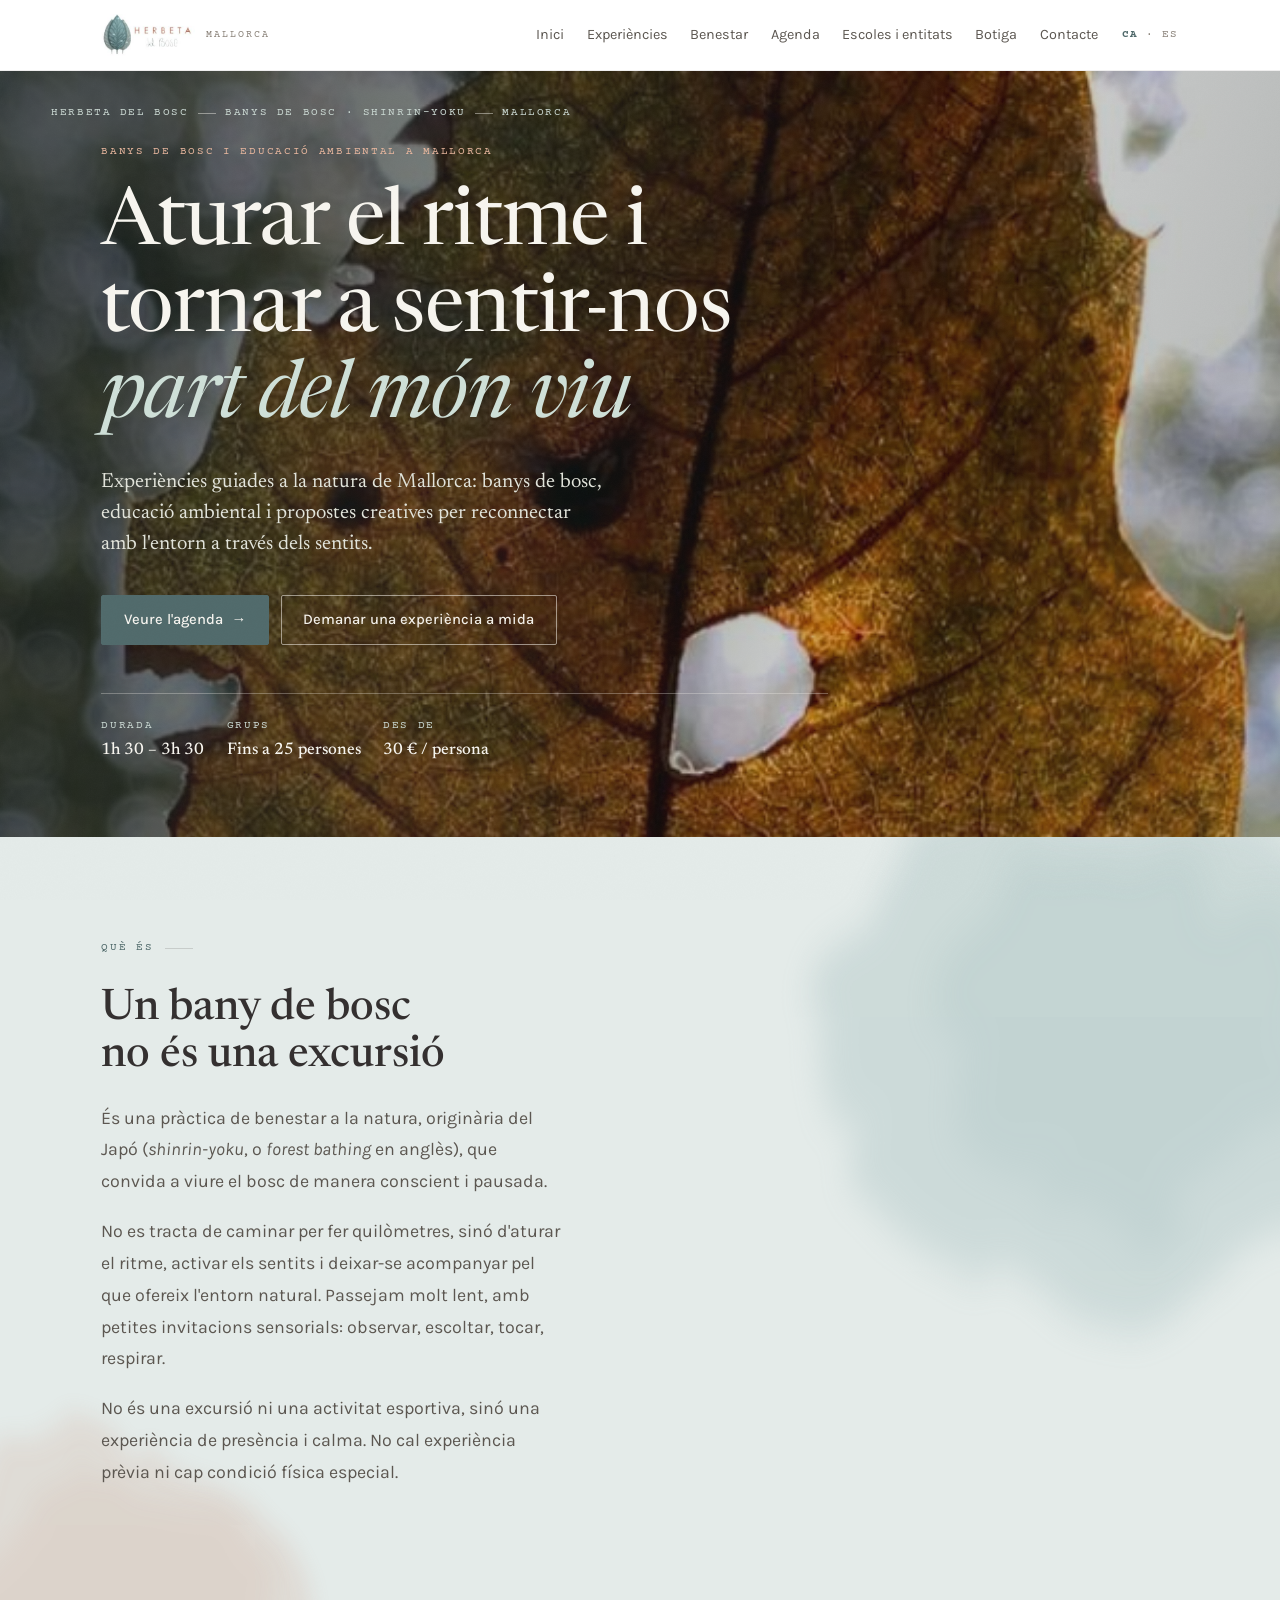
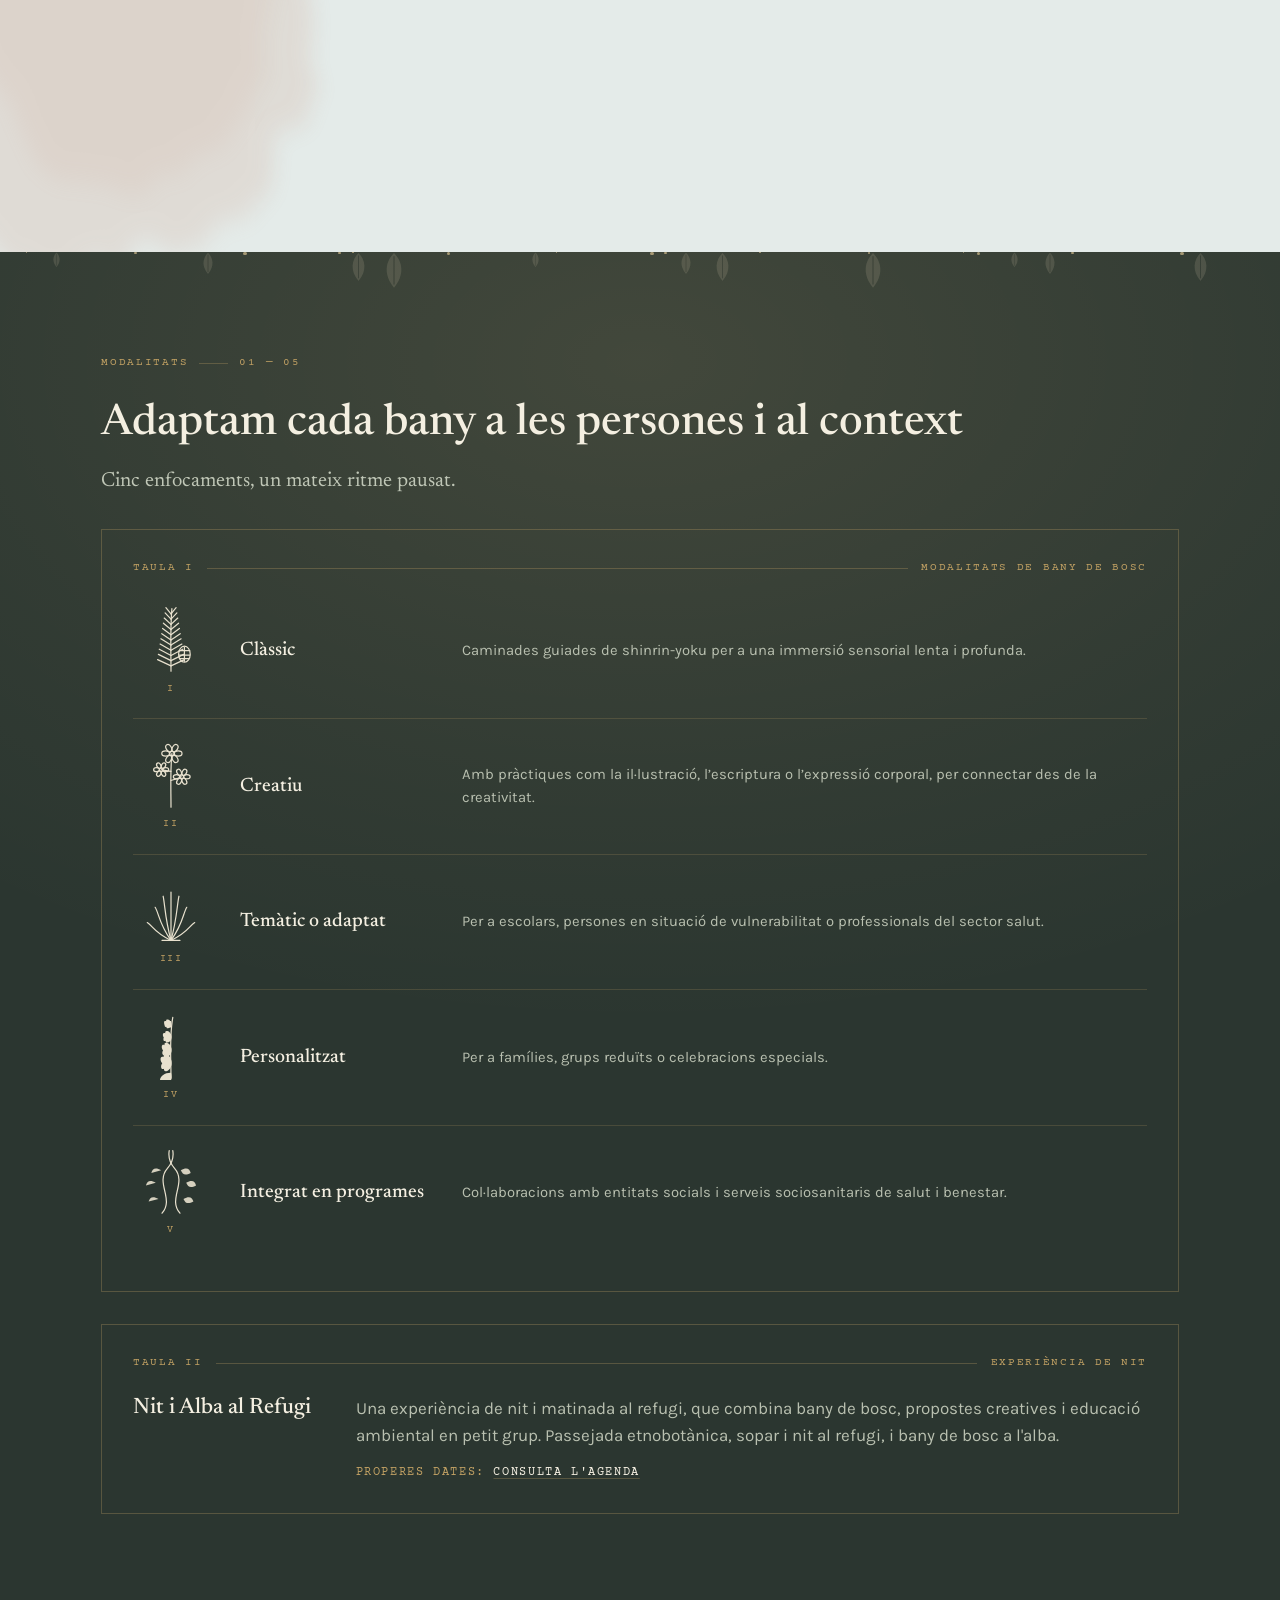
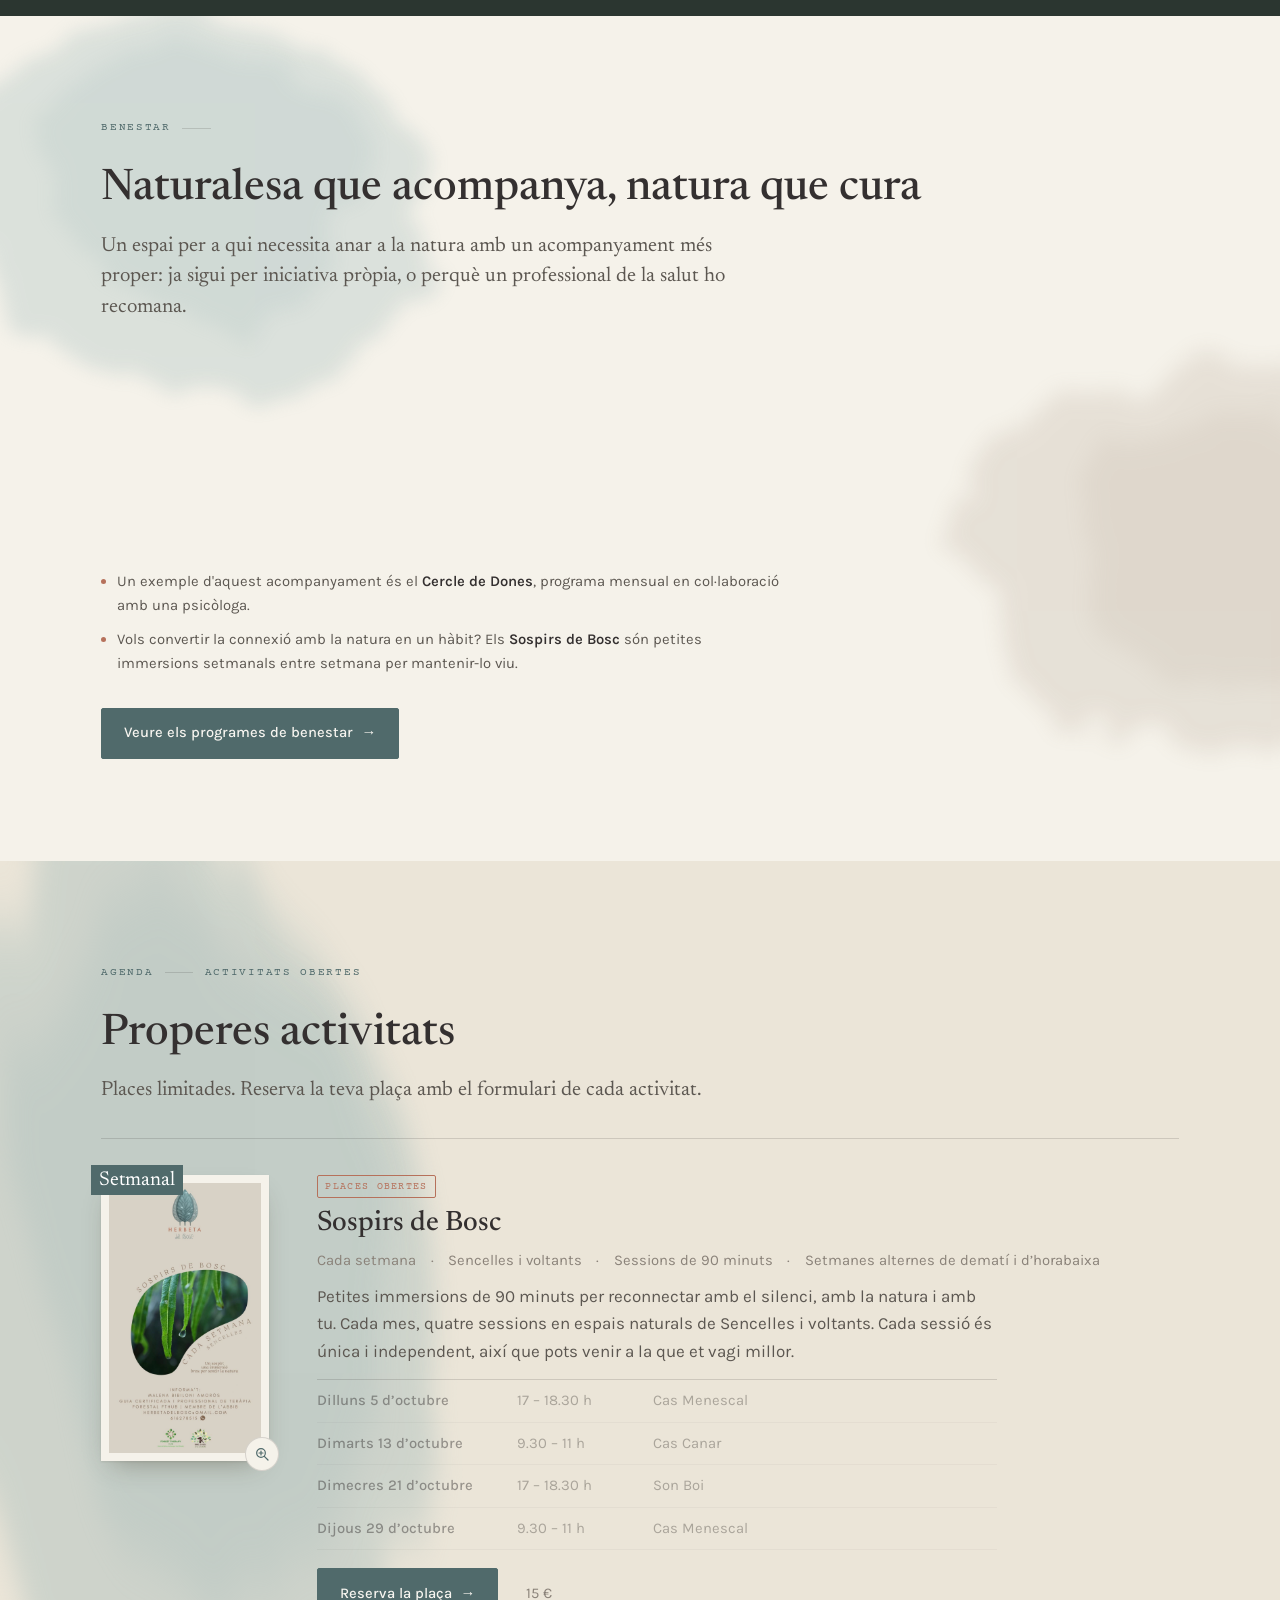
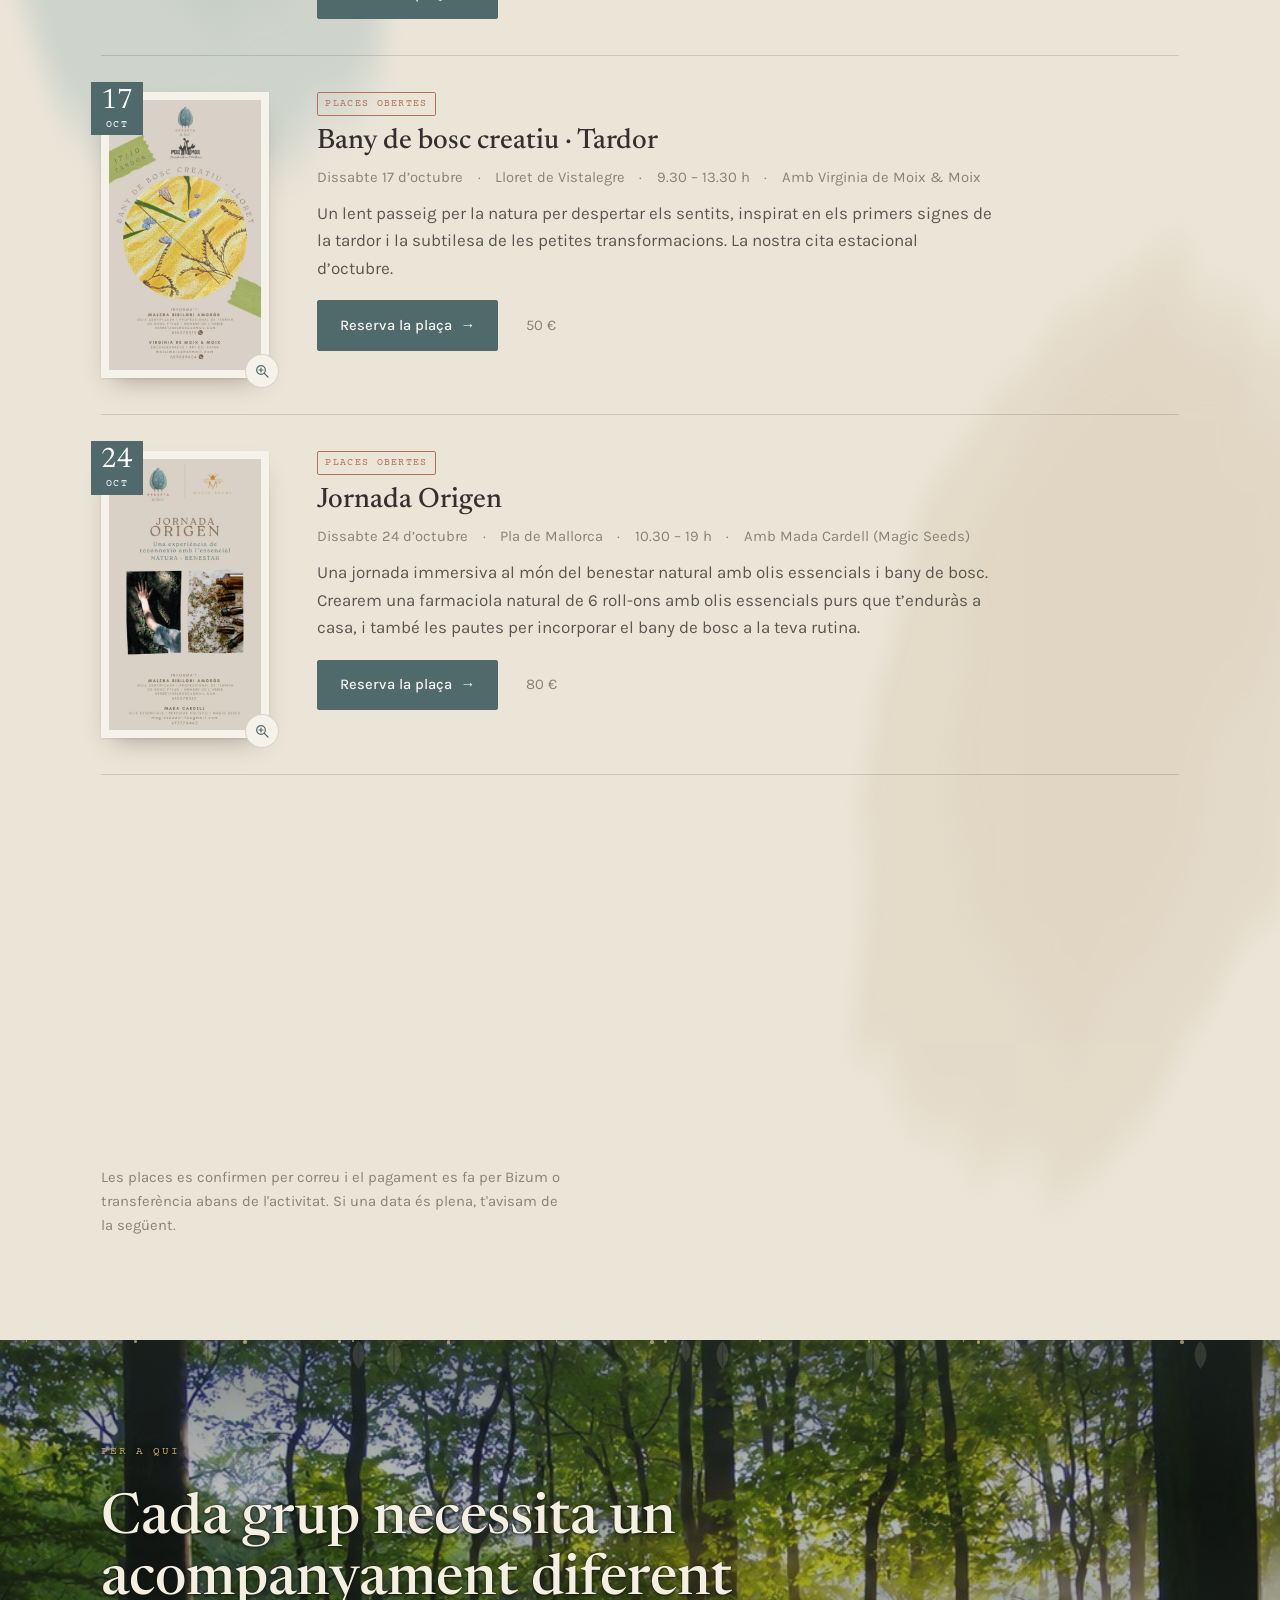
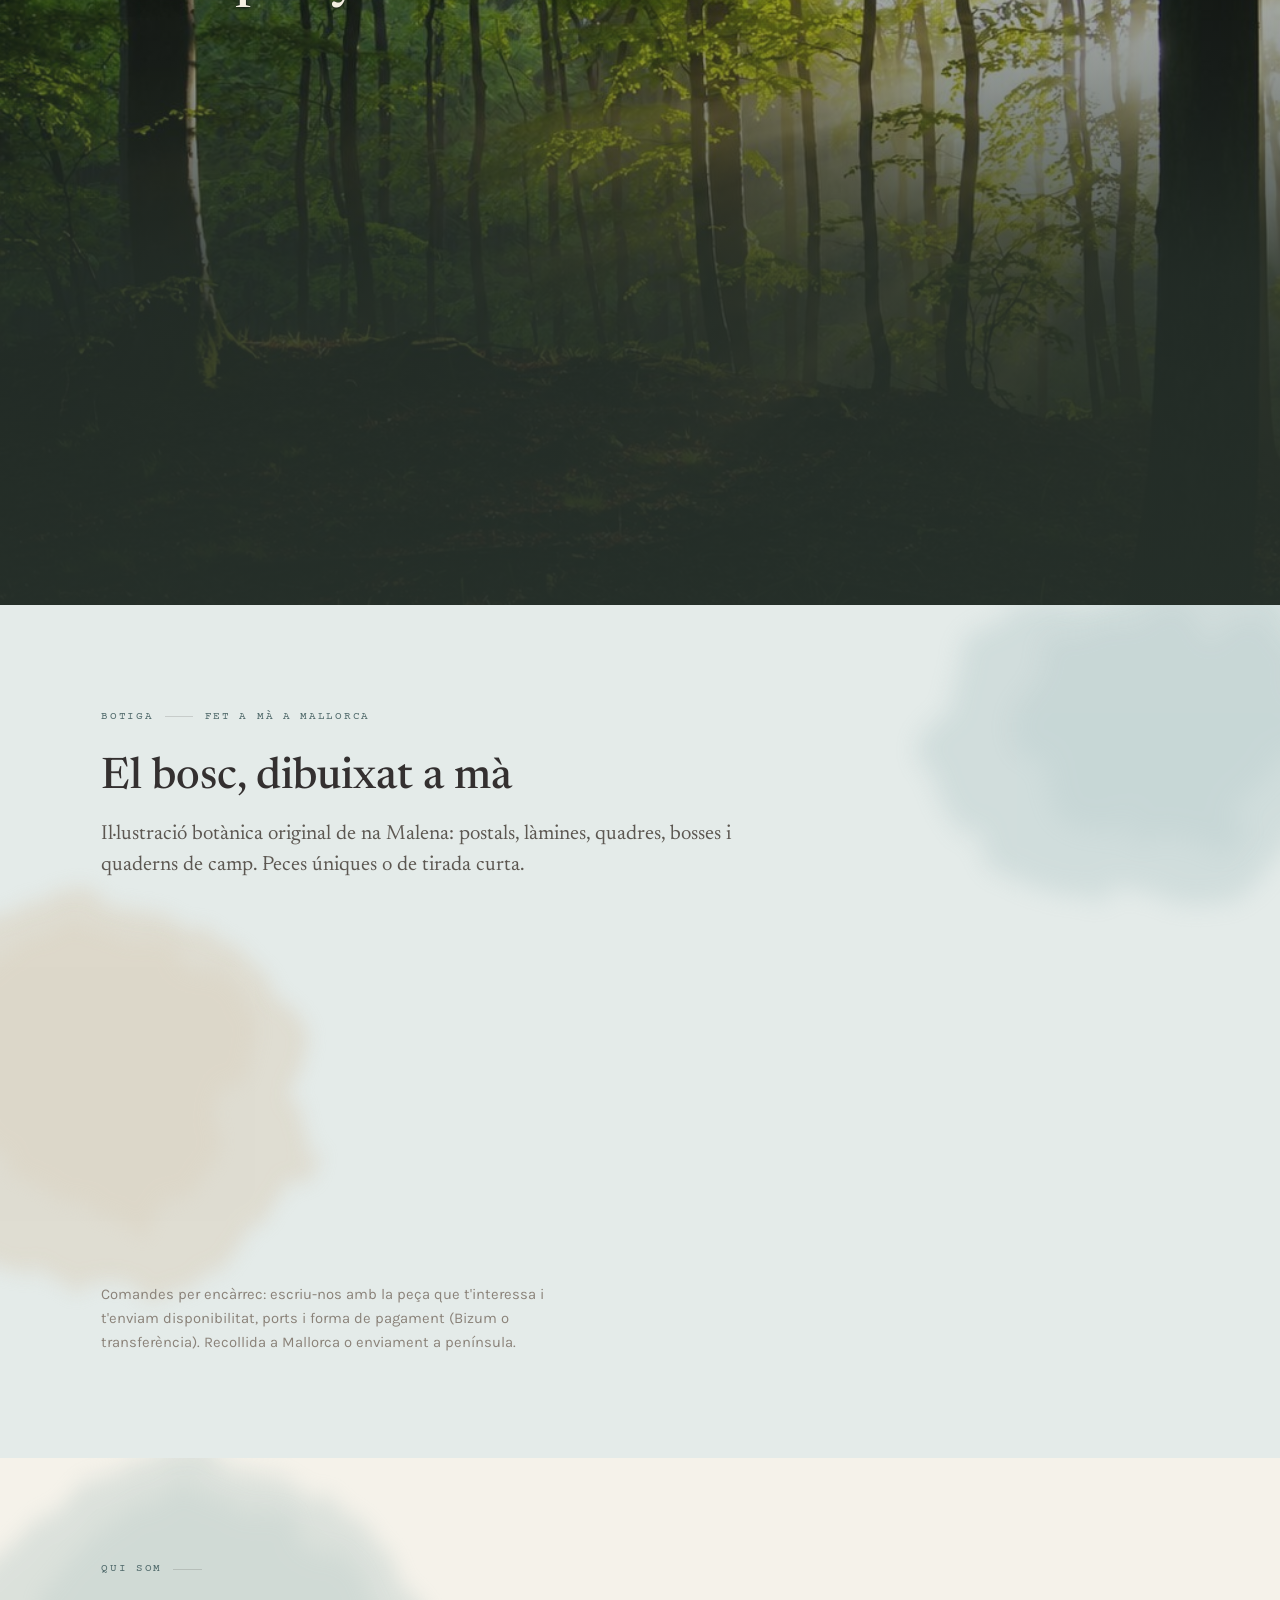
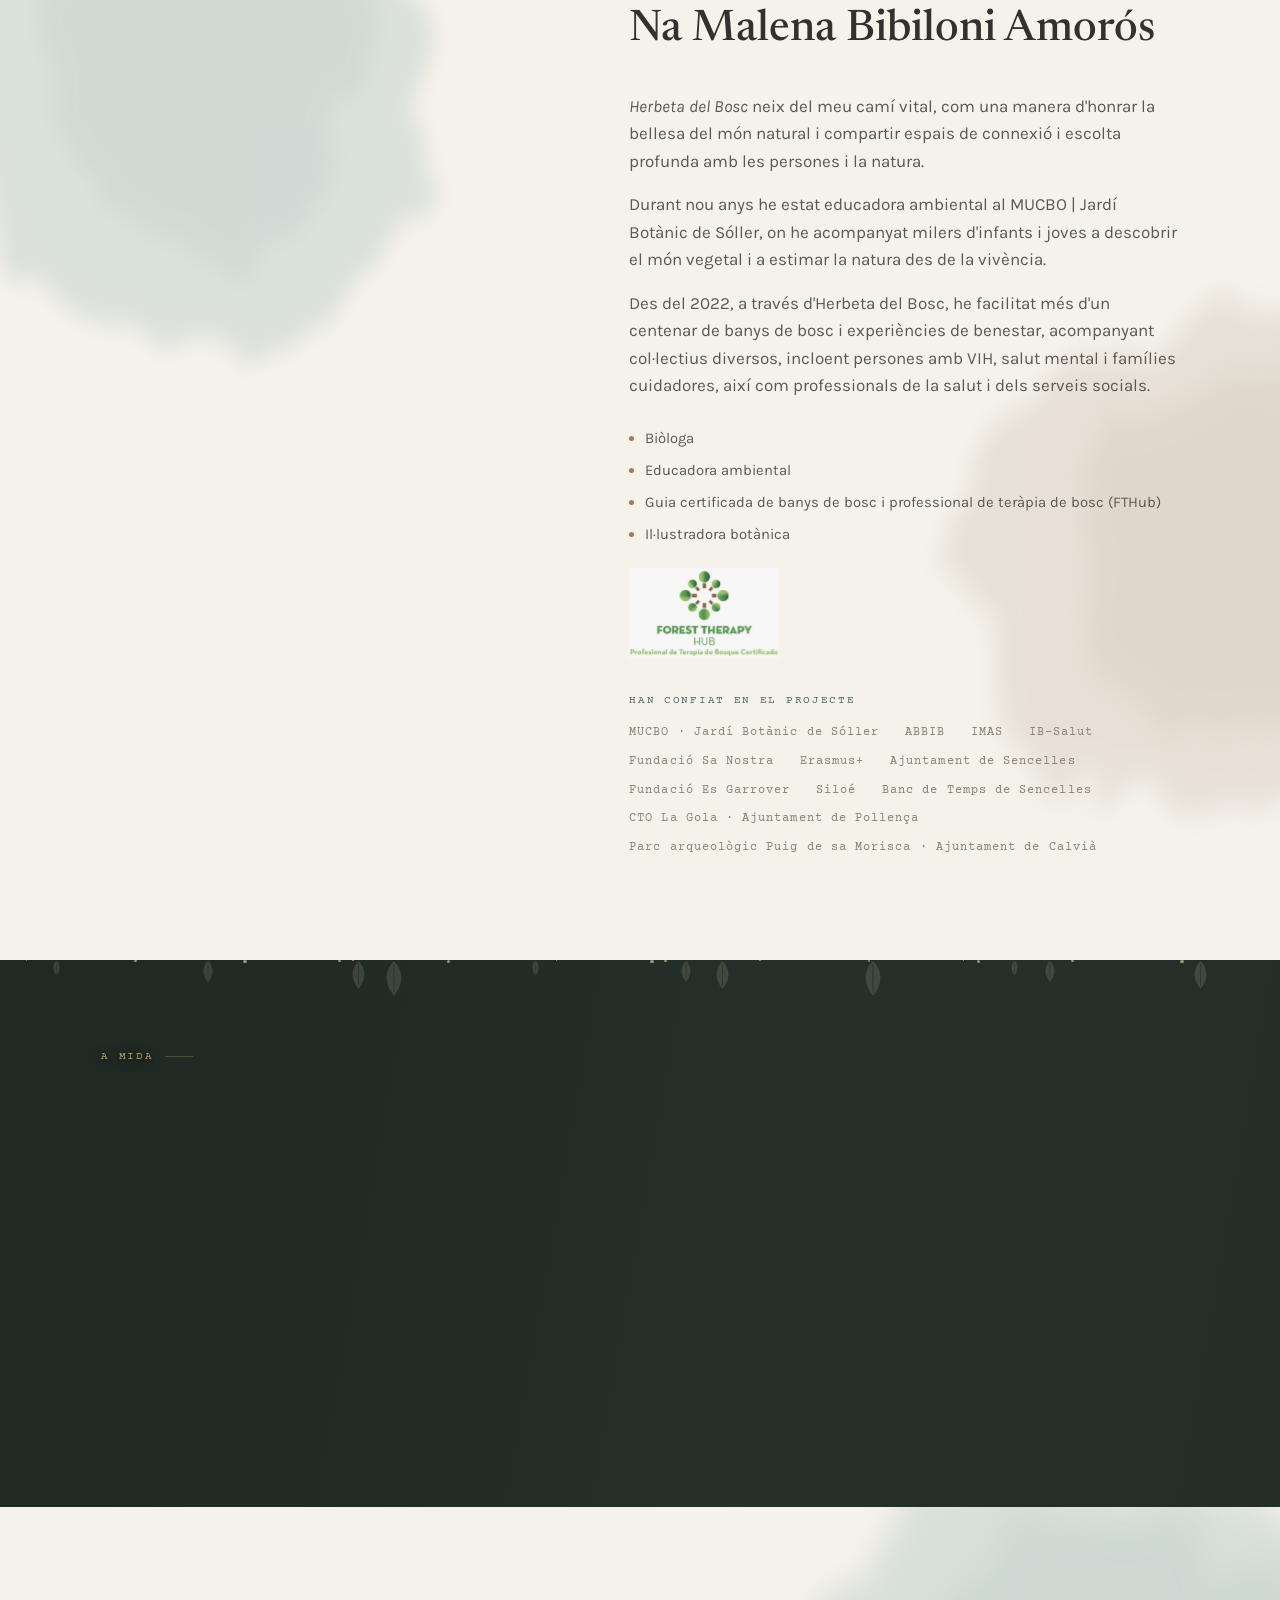
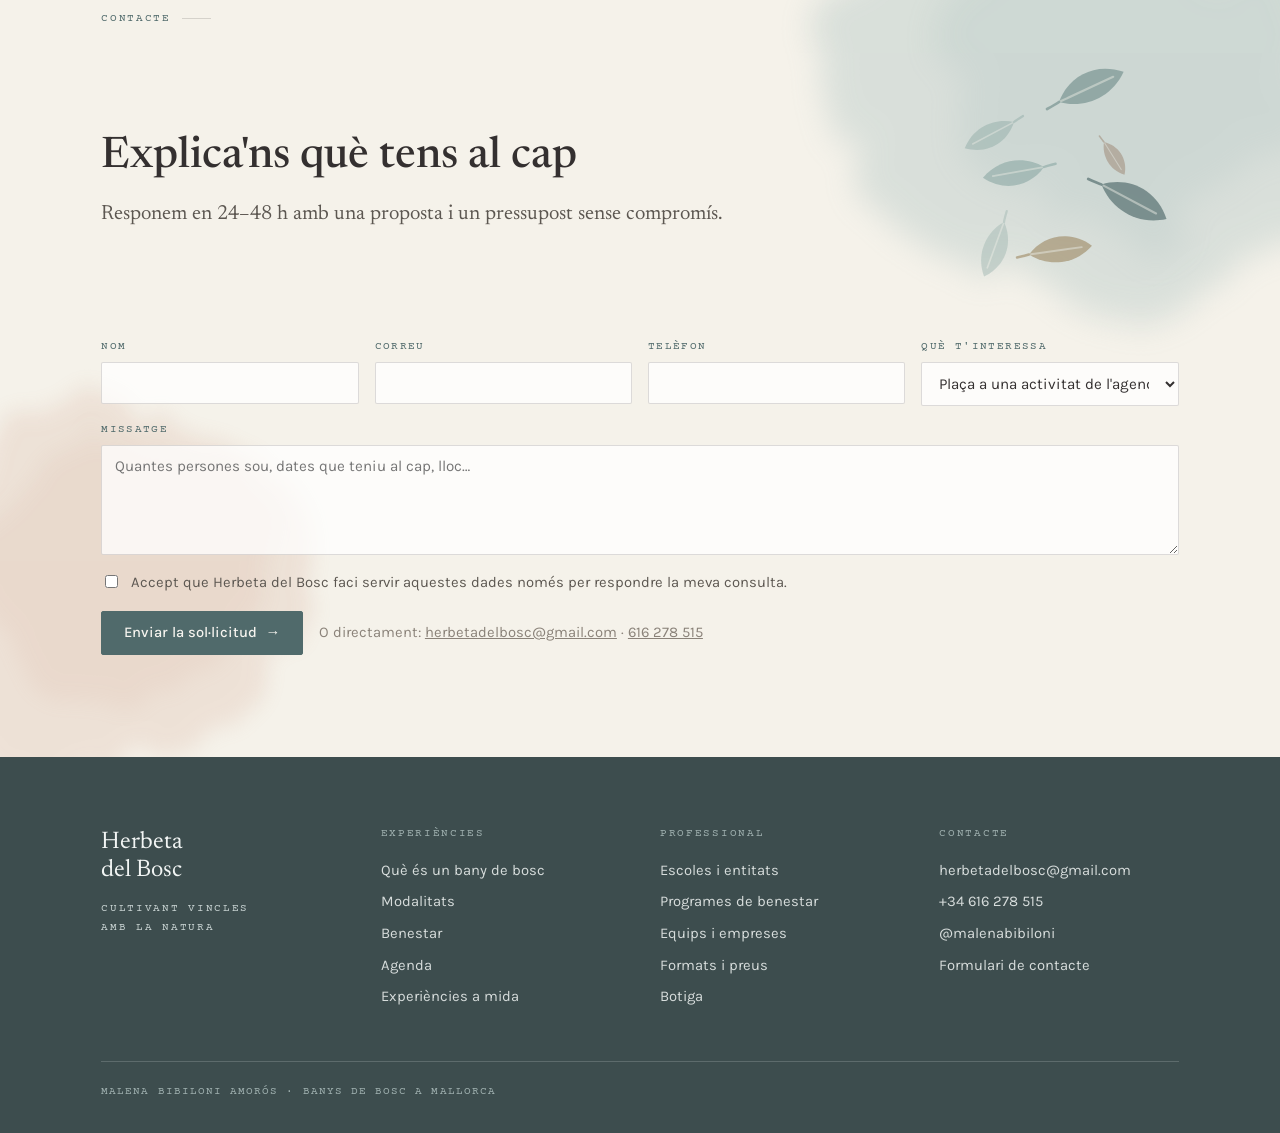
==== commit 4ecdd165: "Logo de la certificació FTHub a «Qui som» i a benestar Co-Authored-By: Claude Opus 5.5 <noreply@anth" ====
--- a/index.html
+++ b/index.html
@@ -387,6 +387,7 @@
             <li>Guia certificada de banys de bosc i professional de teràpia de bosc (FTHub)</li>
             <li>Il·lustradora botànica</li>
           </ul>
+          <img class="cert" src="assets/img/certificat-fthub.jpg" width="650" height="364" loading="lazy" decoding="async" alt="Forest Therapy Hub · Professional de teràpia de bosc certificada">
           <div class="stack" style="gap:.8rem; margin-top:.8rem">
             <p class="label">Han confiat en el projecte</p>
             <div class="clients">
@@ -847,6 +848,7 @@
             <p>El guia de bany de bosc/professional de teràpia de bosc assumeix un rol clau com a facilitador d'una experiència de connexió entre el participant i l'entorn natural. La seva responsabilitat principal és dissenyar i conduir el passeig. No actua com a terapeuta, sinó que sosté un espai segur, respectuós i obert, on cada persona pot viure l'experiència des de la seva pròpia autonomia.</p>
             <p>Per aprofundir en els beneficis i aplicacions de la teràpia de bosc en l'àmbit social, es pot consultar el següent article: <a href="https://www.revistaalimara.net/revista/banys-de-bosc-fonaments-i-aplicabilitat-terapeutica-en-lambit-social-i-de-la-salut/" target="_blank" rel="noopener">«Banys de bosc: fonaments i aplicabilitat terapèutica en l'àmbit social i de la salut»</a> (revista Alimara).</p>
           </div>
+          <img class="cert cert--b" src="assets/img/certificat-fthub.jpg" width="650" height="364" loading="lazy" decoding="async" alt="Forest Therapy Hub · Professional de teràpia de bosc certificada">
         </div>
         <div class="card">
           <ul class="creds">
--- a/assets/css/herbeta.css
+++ b/assets/css/herbeta.css
@@ -328,6 +328,9 @@
 .objectius .card{border-top:2px solid var(--teal)}
 .objectius .card:nth-child(even){border-top-color:var(--terra)}
 .creds strong{color:var(--ink); font-weight:600}
+/* el logo de FTHub du fons gris clar: multiply el fon amb el paper */
+.cert{width:150px; height:auto; mix-blend-mode:multiply}
+.cert--b{width:170px; margin-top:.4rem}
 .testimonis{align-items:start}
 .testimonis .quote{margin:0; font-size:clamp(1.15rem,1.8vw,1.4rem)}
 
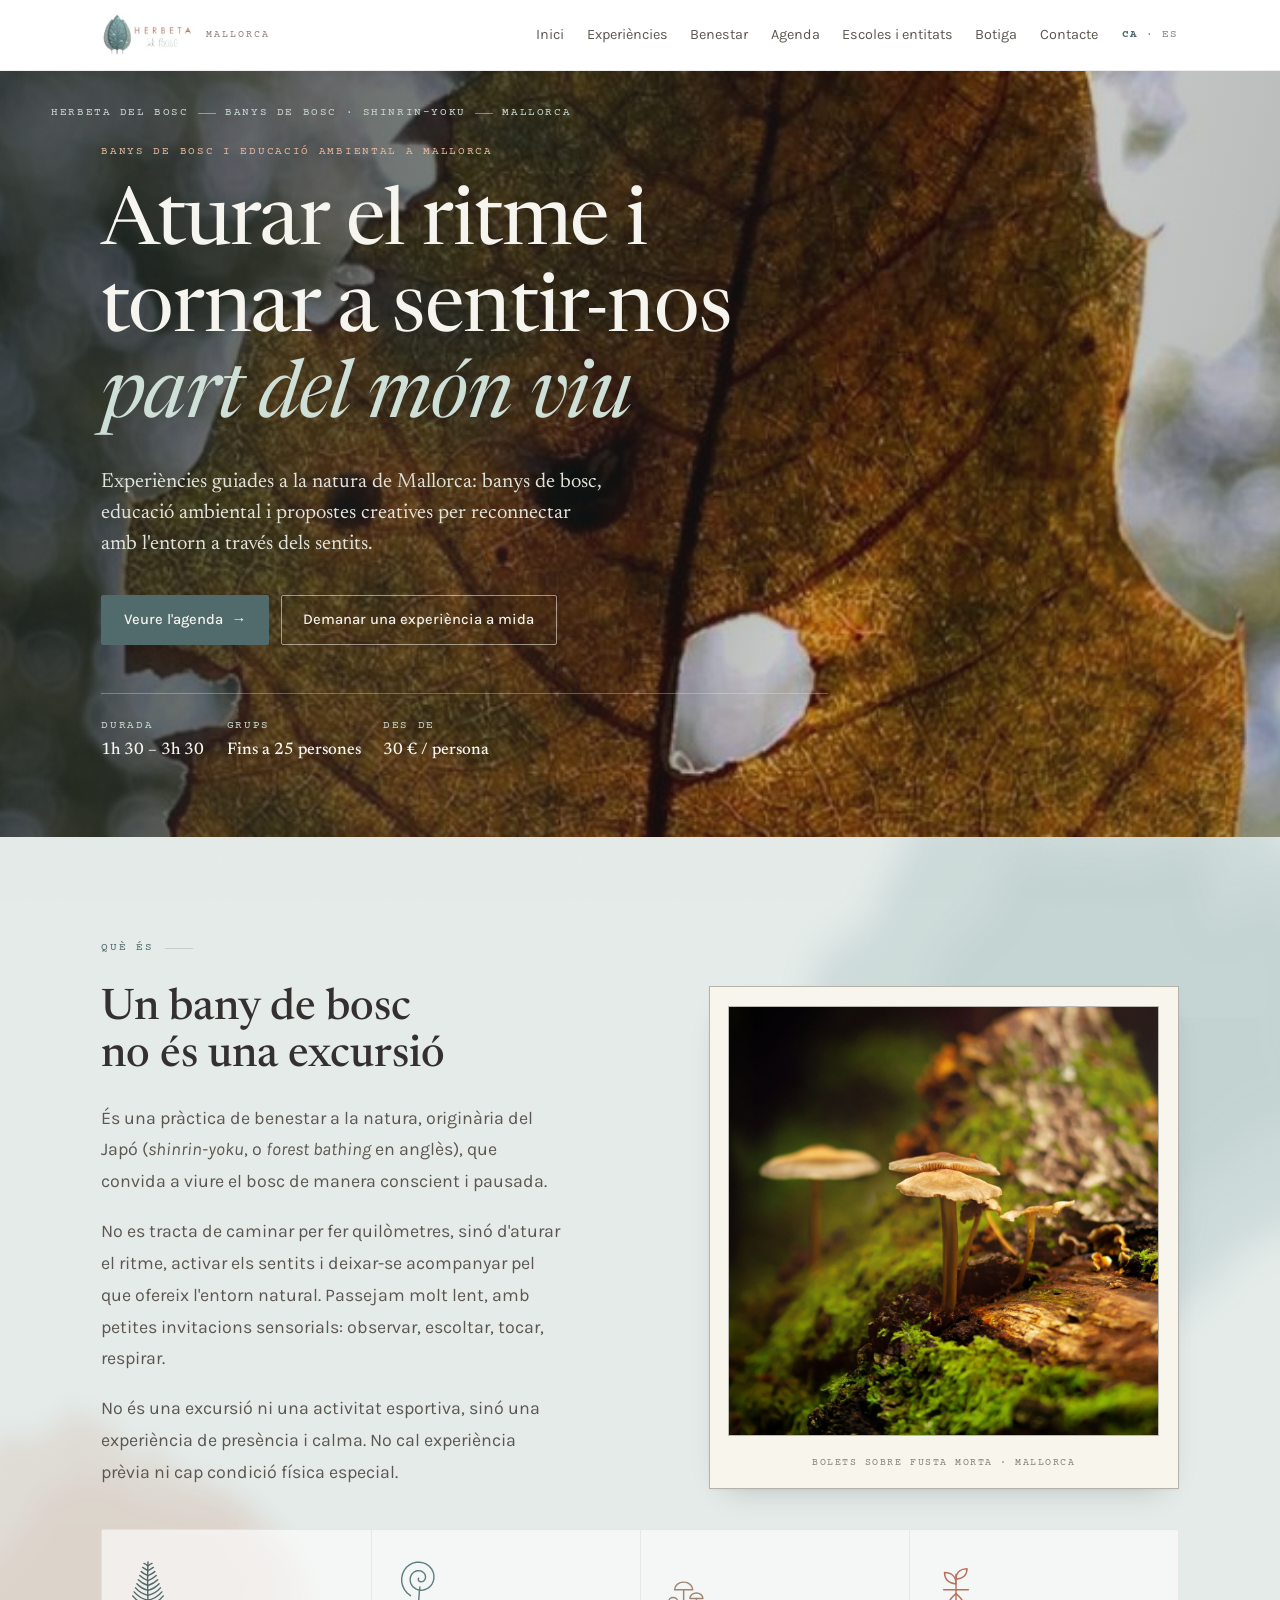
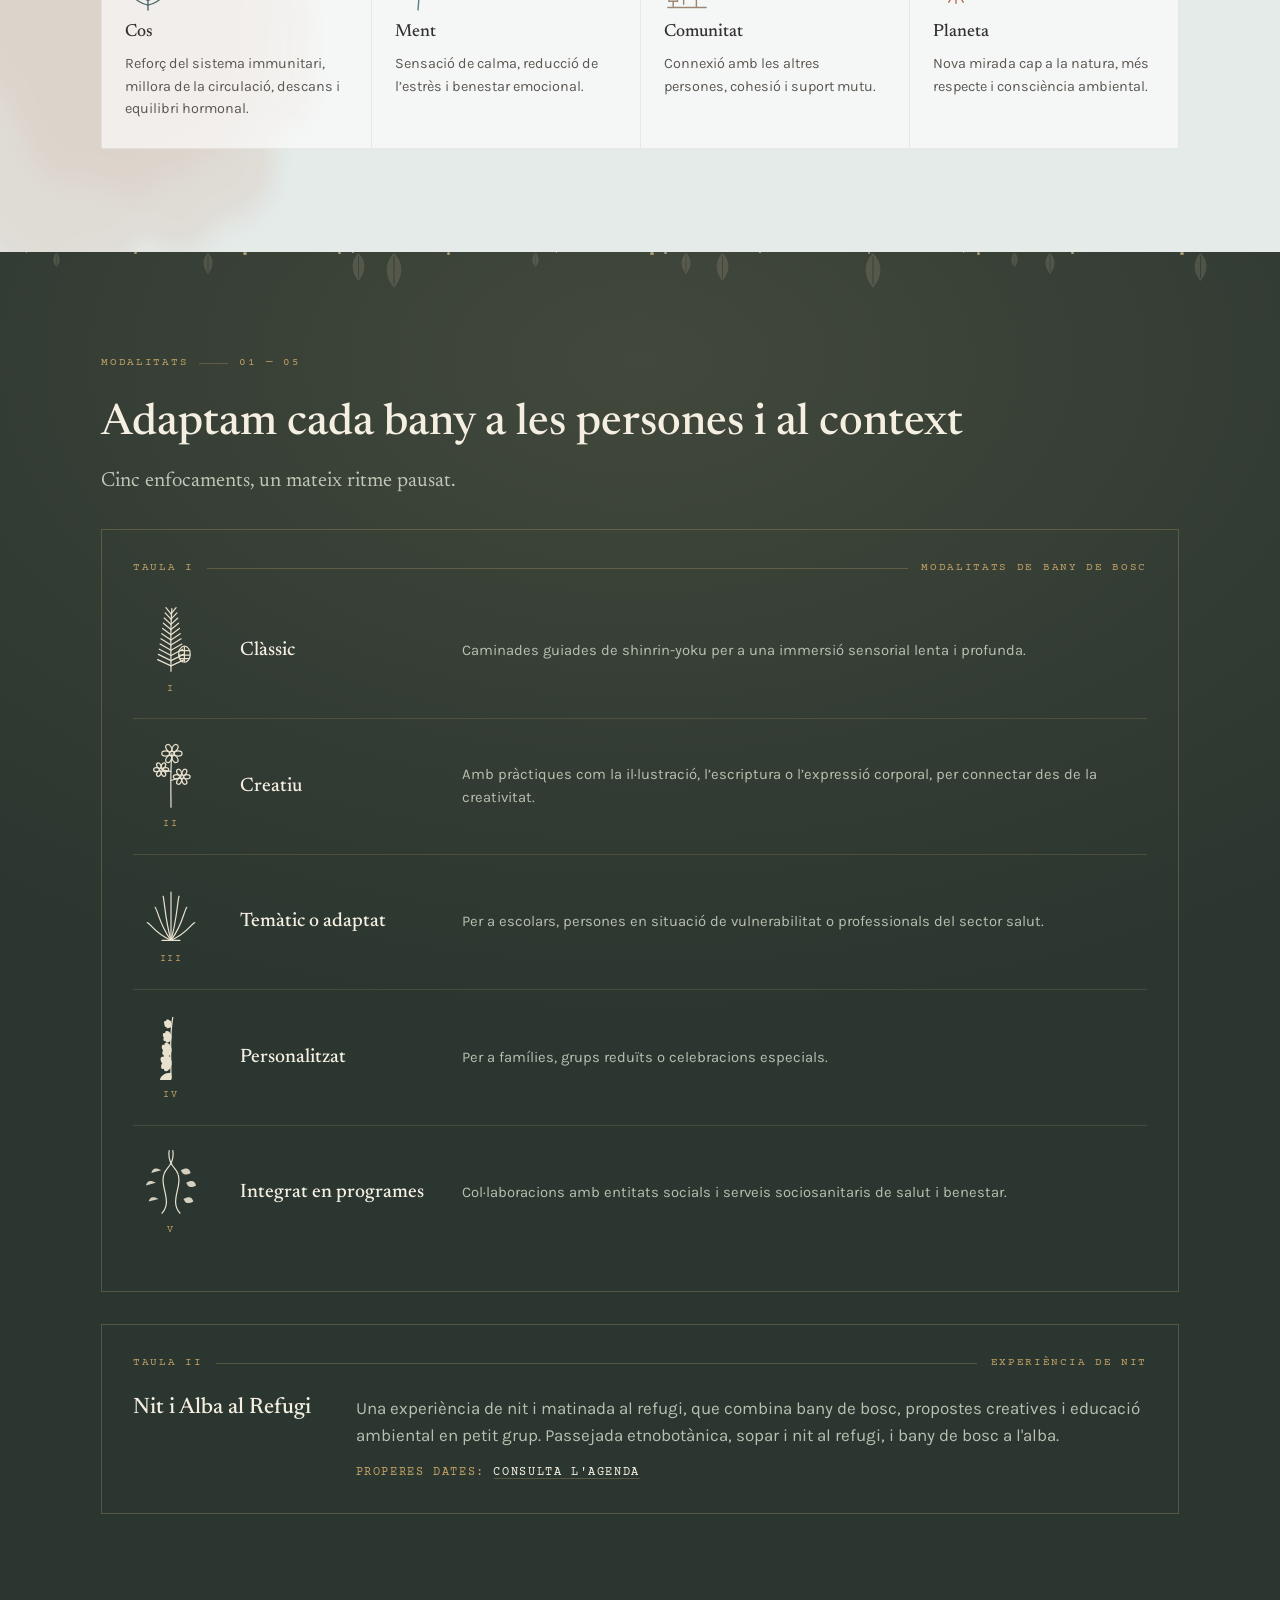
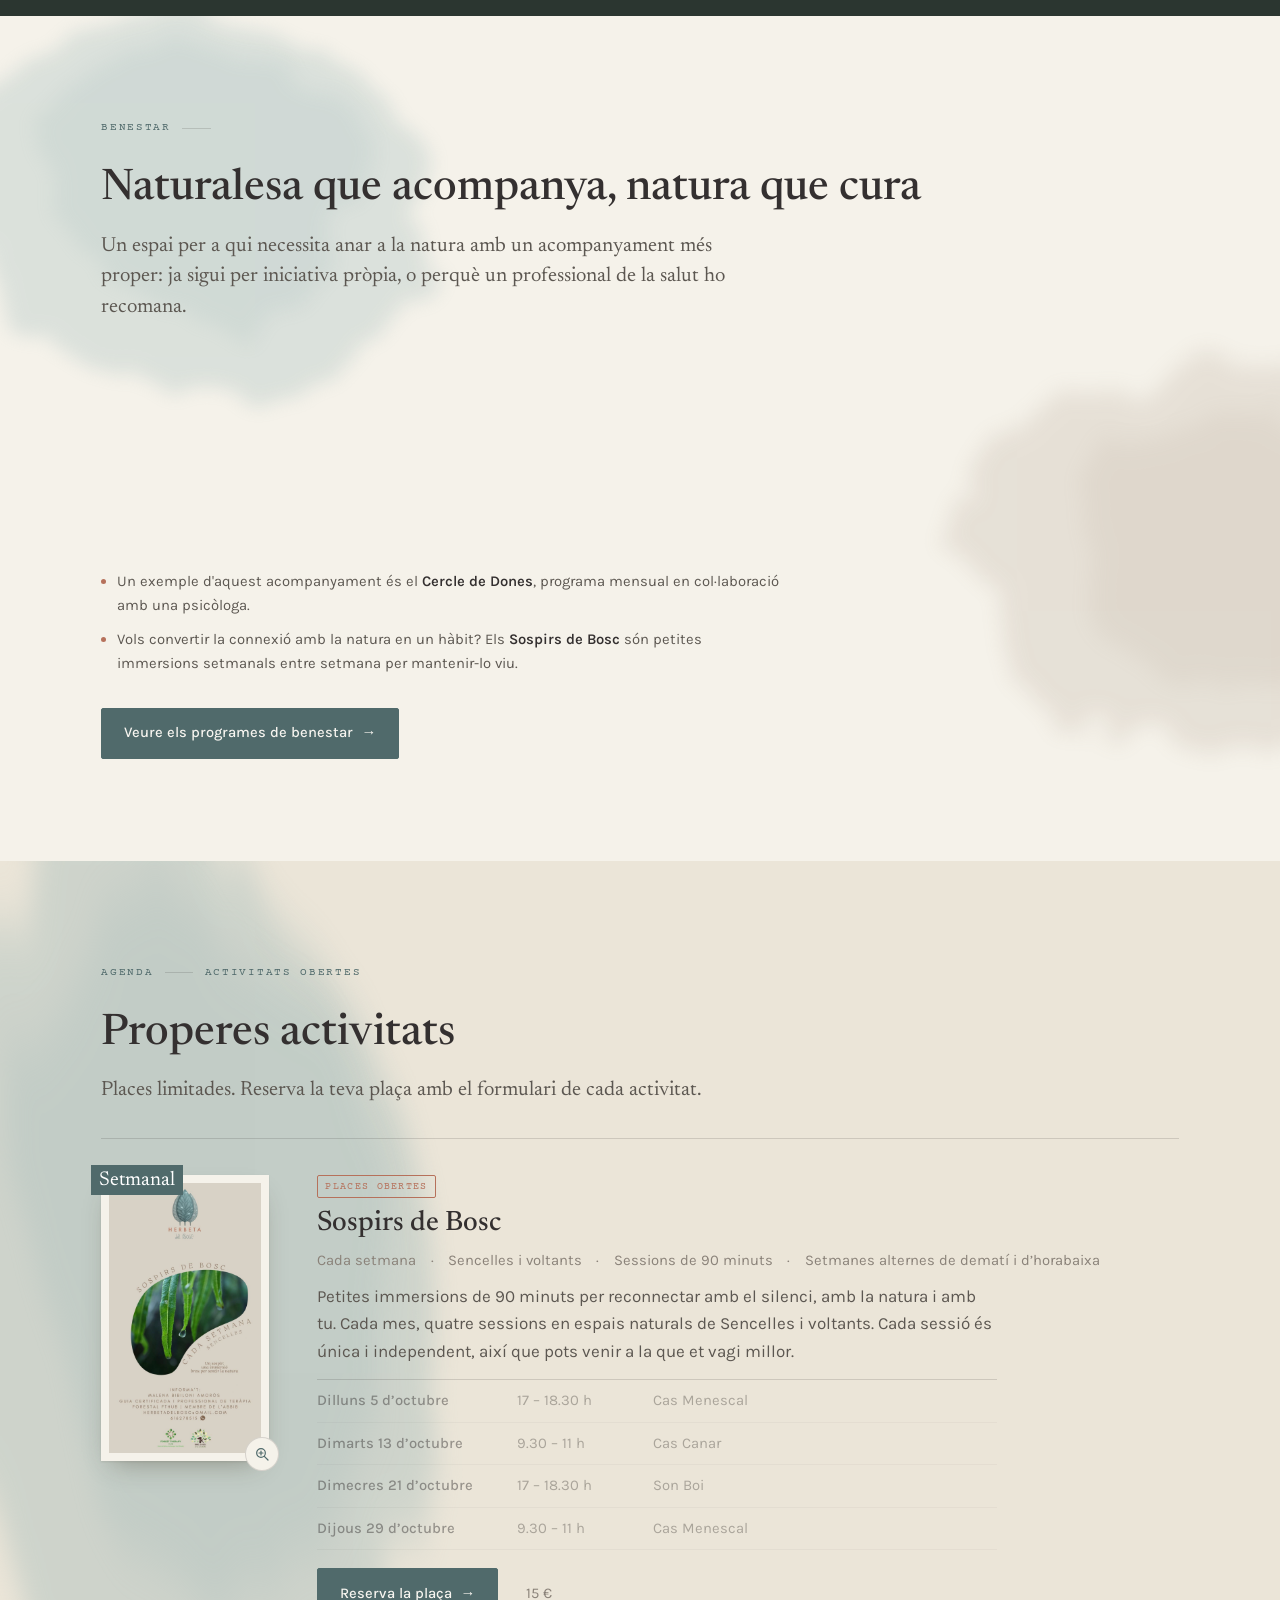
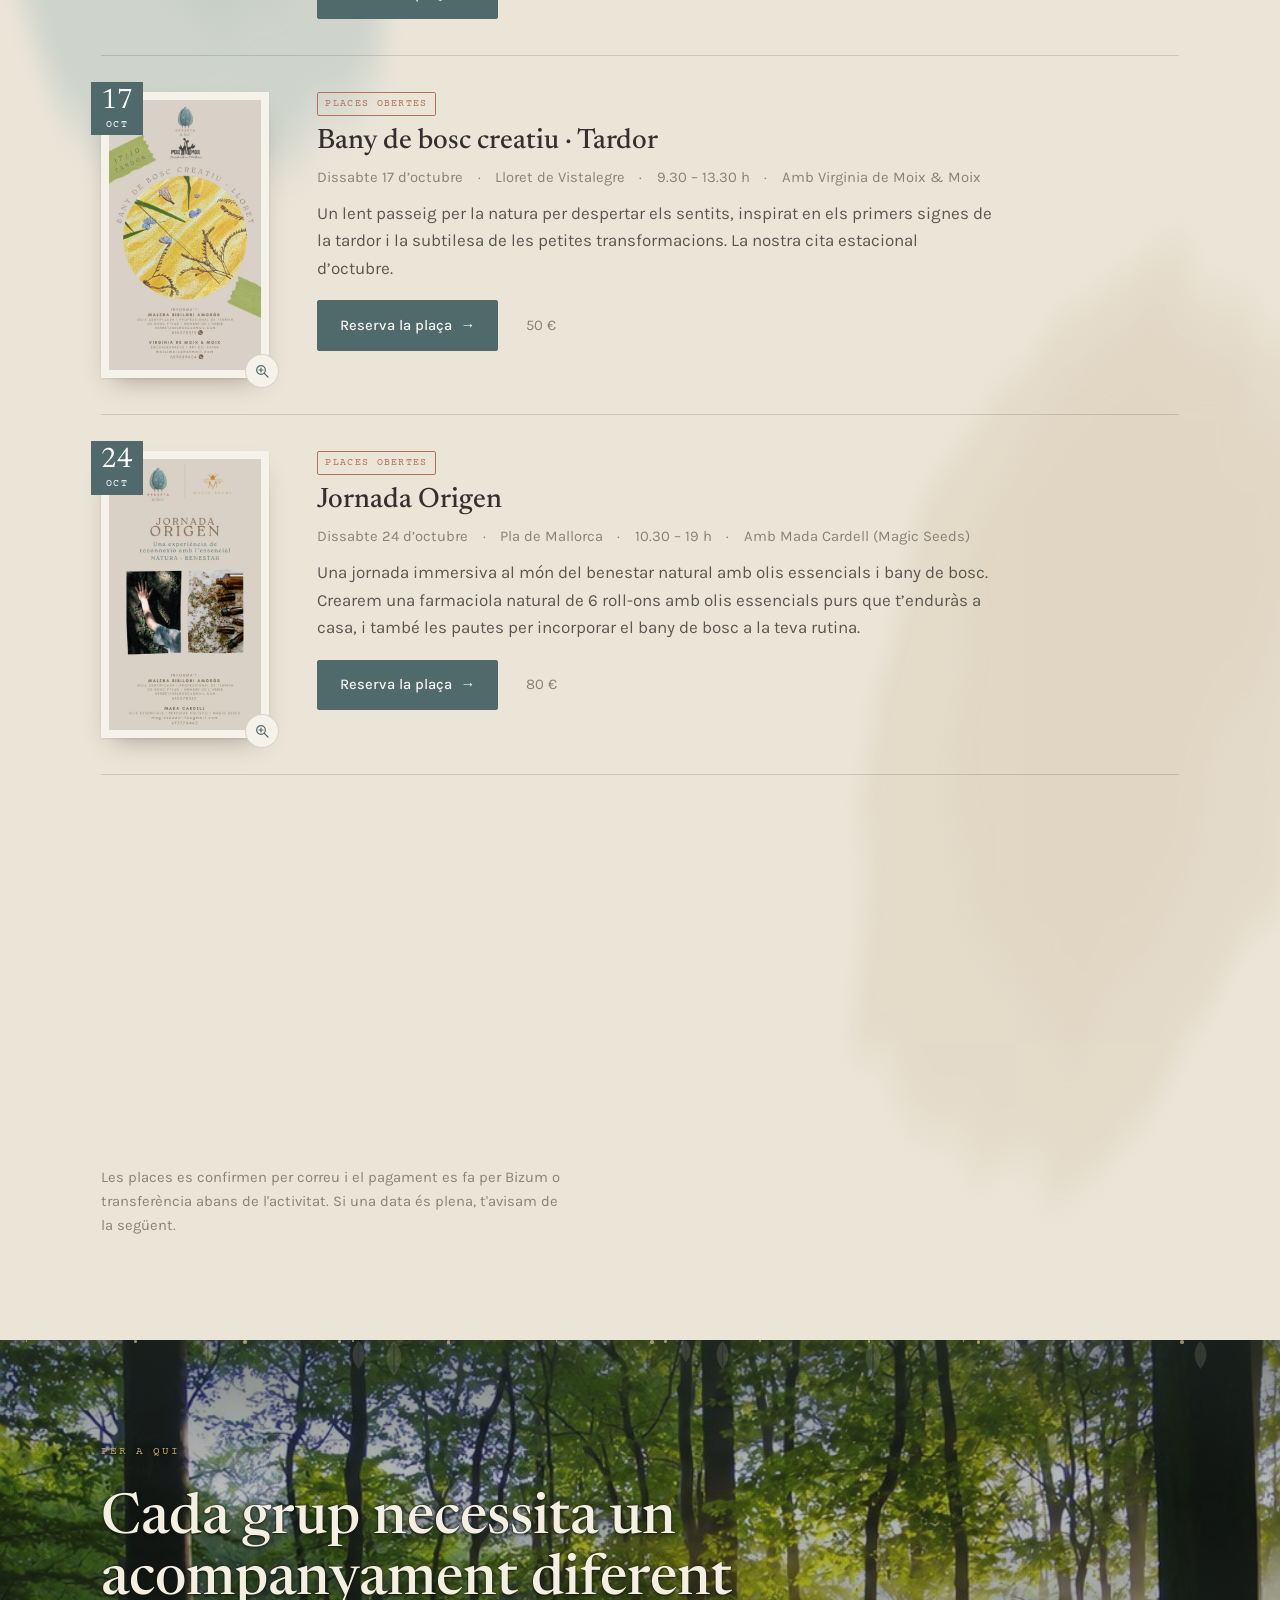
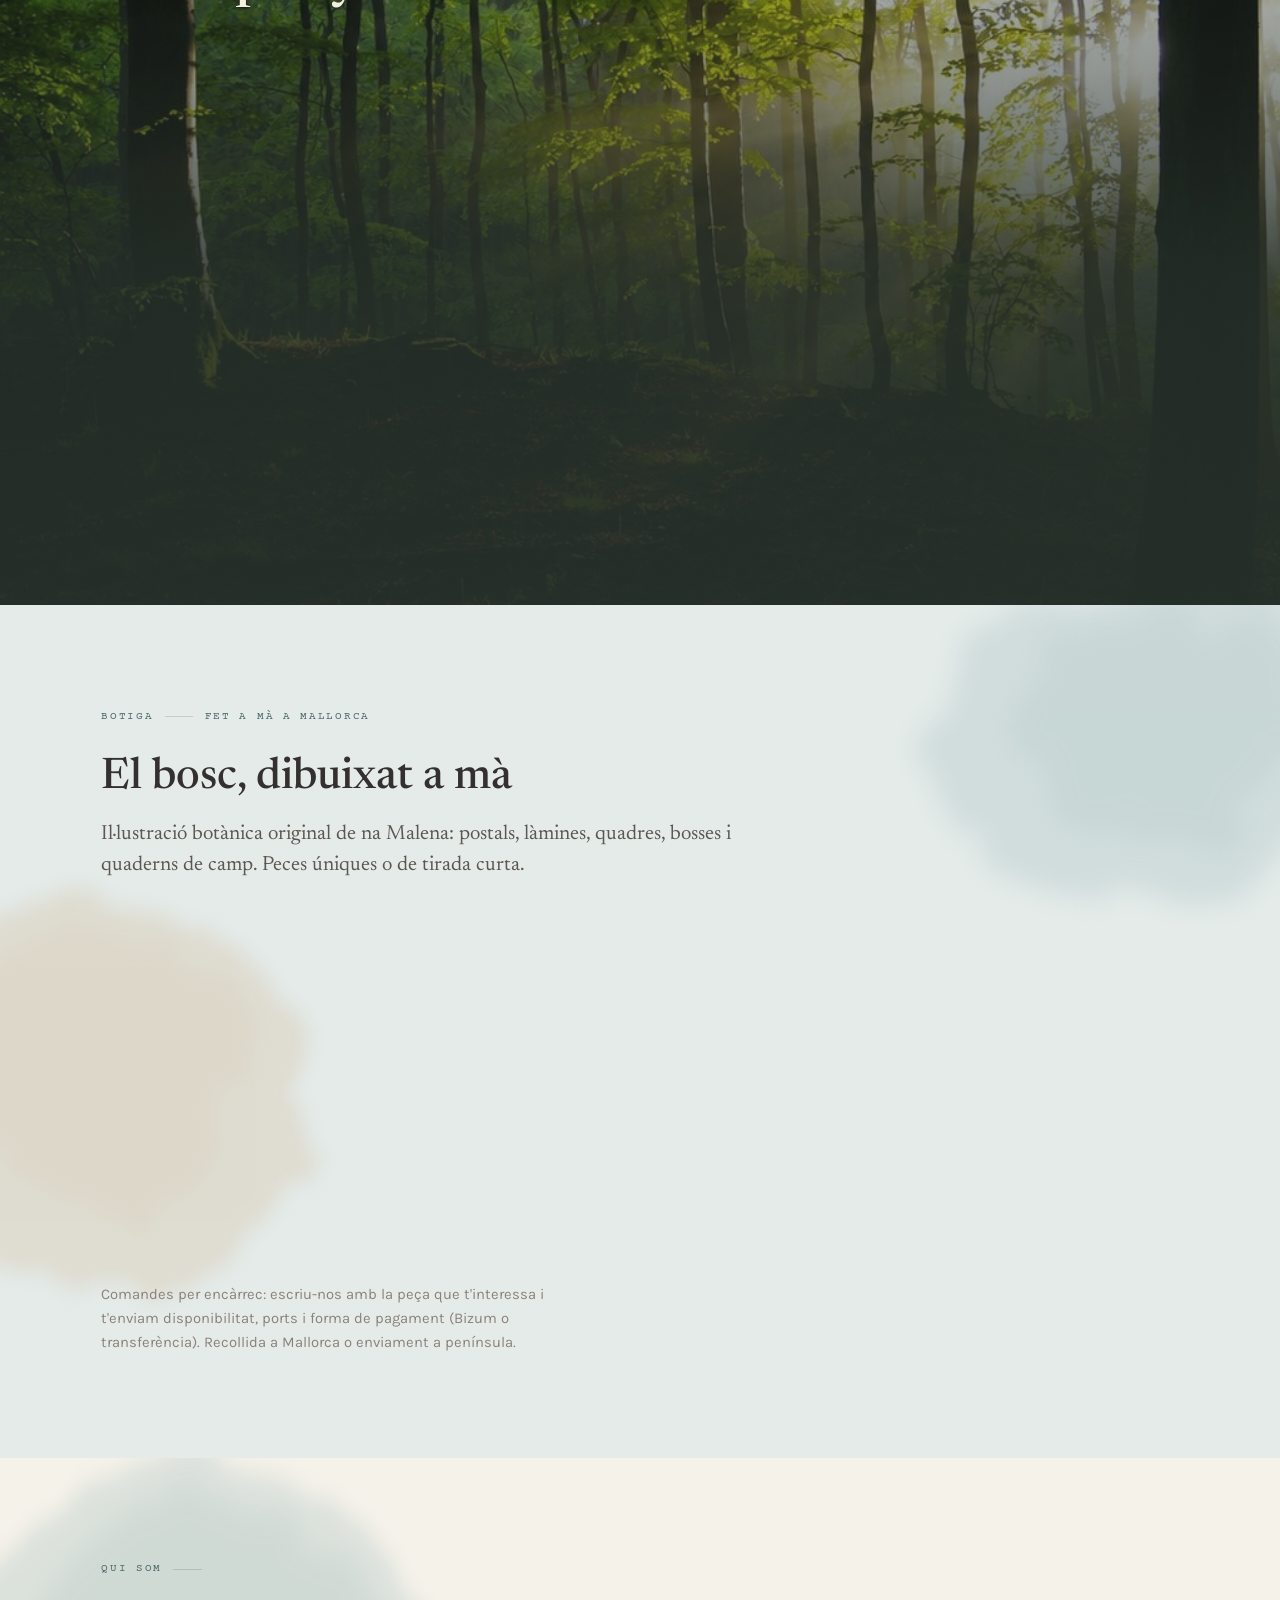
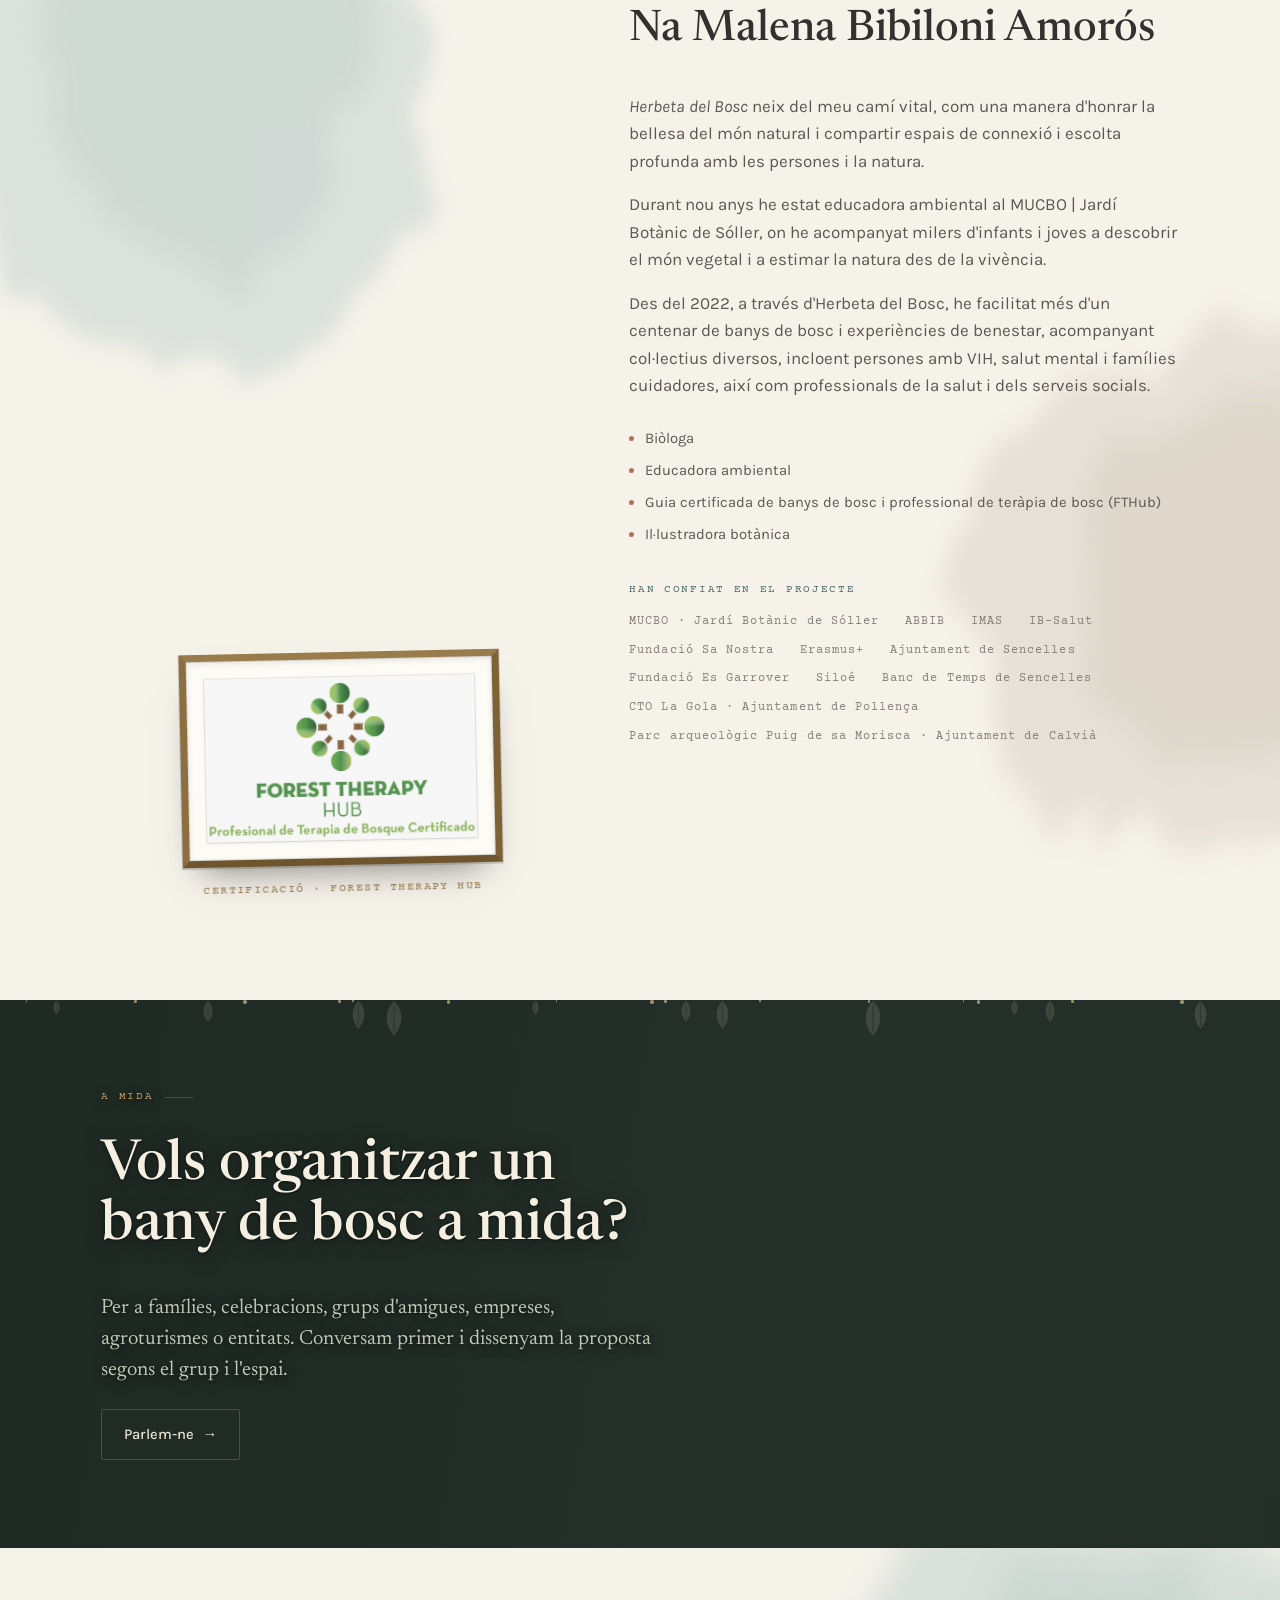
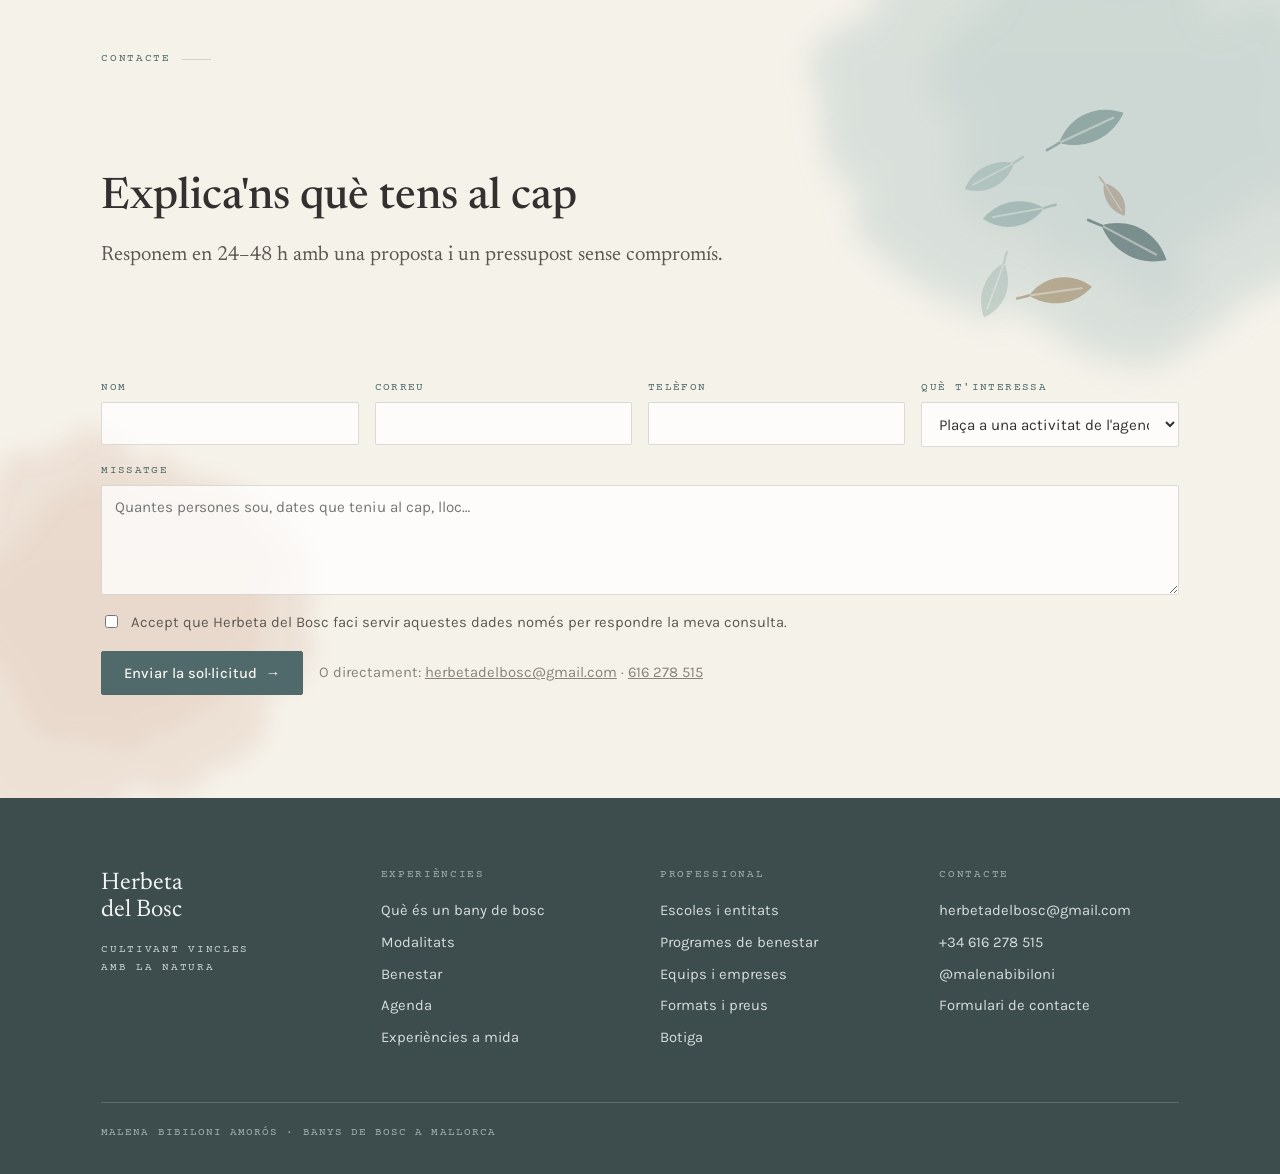
==== commit 6fcebe5e: "Certificat FTHub emmarcat com un diploma, davall la foto Co-Authored-By: Claude Opus 5.5 <noreply@an" ====
--- a/index.html
+++ b/index.html
@@ -373,7 +373,7 @@
         <div class="rule"></div>
       </div>
       <div class="bio">
-        <div class="bio__frame rv"><span class="bio__leaf bio__leaf--a" aria-hidden="true"></span><figure class="bio__portrait"><img src="assets/img/malena-retrat.jpg" loading="lazy" decoding="async" alt="Na Malena Bibiloni, mirant cap amunt en un entorn natural, amb il·lustracions de branquetes sobre la fotografia"></figure><span class="bio__leaf bio__leaf--b" aria-hidden="true"></span></div>
+        <div class="bio__col"><div class="bio__frame rv"><span class="bio__leaf bio__leaf--a" aria-hidden="true"></span><figure class="bio__portrait"><img src="assets/img/malena-retrat.jpg" loading="lazy" decoding="async" alt="Na Malena Bibiloni, mirant cap amunt en un entorn natural, amb il·lustracions de branquetes sobre la fotografia"></figure><span class="bio__leaf bio__leaf--b" aria-hidden="true"></span></div><figure class="diploma"><div class="diploma__marc"><img src="assets/img/certificat-fthub.jpg" width="650" height="364" loading="lazy" decoding="async" alt="Forest Therapy Hub · Professional de teràpia de bosc certificada"></div><figcaption>Certificació · Forest Therapy Hub</figcaption></figure></div>
         <div class="stack" style="gap:1.3rem">
           <h2 class="h2">Na Malena Bibiloni Amorós</h2>
           <div class="prose">
@@ -387,7 +387,6 @@
             <li>Guia certificada de banys de bosc i professional de teràpia de bosc (FTHub)</li>
             <li>Il·lustradora botànica</li>
           </ul>
-          <img class="cert" src="assets/img/certificat-fthub.jpg" width="650" height="364" loading="lazy" decoding="async" alt="Forest Therapy Hub · Professional de teràpia de bosc certificada">
           <div class="stack" style="gap:.8rem; margin-top:.8rem">
             <p class="label">Han confiat en el projecte</p>
             <div class="clients">
@@ -848,7 +847,7 @@
             <p>El guia de bany de bosc/professional de teràpia de bosc assumeix un rol clau com a facilitador d'una experiència de connexió entre el participant i l'entorn natural. La seva responsabilitat principal és dissenyar i conduir el passeig. No actua com a terapeuta, sinó que sosté un espai segur, respectuós i obert, on cada persona pot viure l'experiència des de la seva pròpia autonomia.</p>
             <p>Per aprofundir en els beneficis i aplicacions de la teràpia de bosc en l'àmbit social, es pot consultar el següent article: <a href="https://www.revistaalimara.net/revista/banys-de-bosc-fonaments-i-aplicabilitat-terapeutica-en-lambit-social-i-de-la-salut/" target="_blank" rel="noopener">«Banys de bosc: fonaments i aplicabilitat terapèutica en l'àmbit social i de la salut»</a> (revista Alimara).</p>
           </div>
-          <img class="cert cert--b" src="assets/img/certificat-fthub.jpg" width="650" height="364" loading="lazy" decoding="async" alt="Forest Therapy Hub · Professional de teràpia de bosc certificada">
+          <figure class="diploma diploma--b"><div class="diploma__marc"><img src="assets/img/certificat-fthub.jpg" width="650" height="364" loading="lazy" decoding="async" alt="Forest Therapy Hub · Professional de teràpia de bosc certificada"></div><figcaption>Certificació · Forest Therapy Hub</figcaption></figure>
         </div>
         <div class="card">
           <ul class="creds">
--- a/assets/css/herbeta.css
+++ b/assets/css/herbeta.css
@@ -328,9 +328,16 @@
 .objectius .card{border-top:2px solid var(--teal)}
 .objectius .card:nth-child(even){border-top-color:var(--terra)}
 .creds strong{color:var(--ink); font-weight:600}
-/* el logo de FTHub du fons gris clar: multiply el fon amb el paper */
-.cert{width:150px; height:auto; mix-blend-mode:multiply}
-.cert--b{width:170px; margin-top:.4rem}
+/* certificat FTHub emmarcat com un diploma: marc de fusta, passe-partout i la lamina (el JPEG, amb el seu fons) */
+.diploma{margin:clamp(2rem,4vw,2.8rem) auto 0; max-width:320px; transform:rotate(-1.2deg)}
+.diploma__marc{padding:clamp(12px,3vw,18px); background:#FDFBF6;
+  border:7px solid var(--ocre); border-color:#9A7B4C #7E6236 #6F552E #8C6E41;
+  box-shadow:inset 0 0 0 1px rgba(52,48,48,.12), inset 0 2px 6px rgba(52,48,48,.12),
+    0 1px 0 1px rgba(52,48,48,.18), 0 22px 34px -20px rgba(52,48,48,.6)}
+.diploma__marc img{display:block; width:100%; height:auto; box-shadow:0 0 0 1px rgba(52,48,48,.1), 0 1px 3px rgba(52,48,48,.12)}
+.diploma figcaption{margin-top:1rem; text-align:center; font-family:var(--f-label); font-size:.66rem;
+  letter-spacing:.14em; text-transform:uppercase; color:var(--ocre)}
+.diploma--b{margin:.8rem 0 0 .4rem; max-width:270px; transform:rotate(1deg)}
 .testimonis{align-items:start}
 .testimonis .quote{margin:0; font-size:clamp(1.15rem,1.8vw,1.4rem)}
 
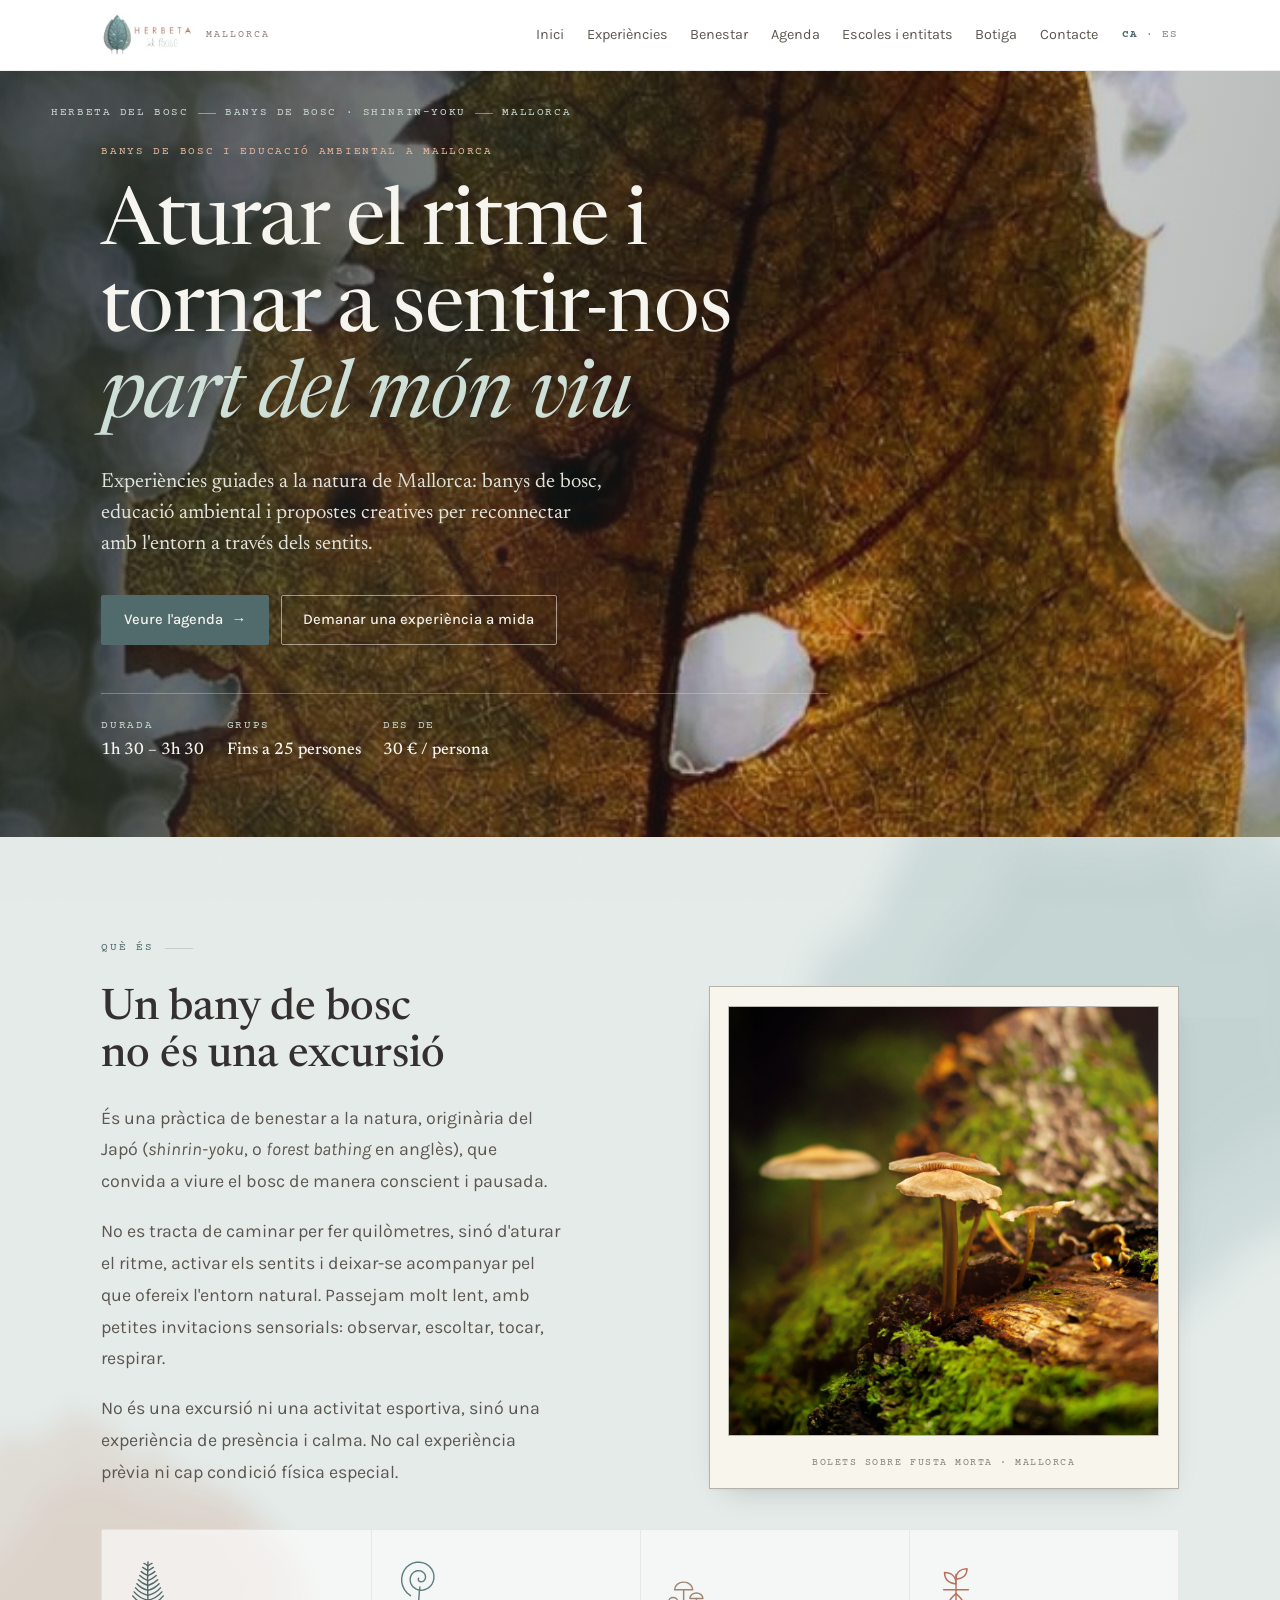
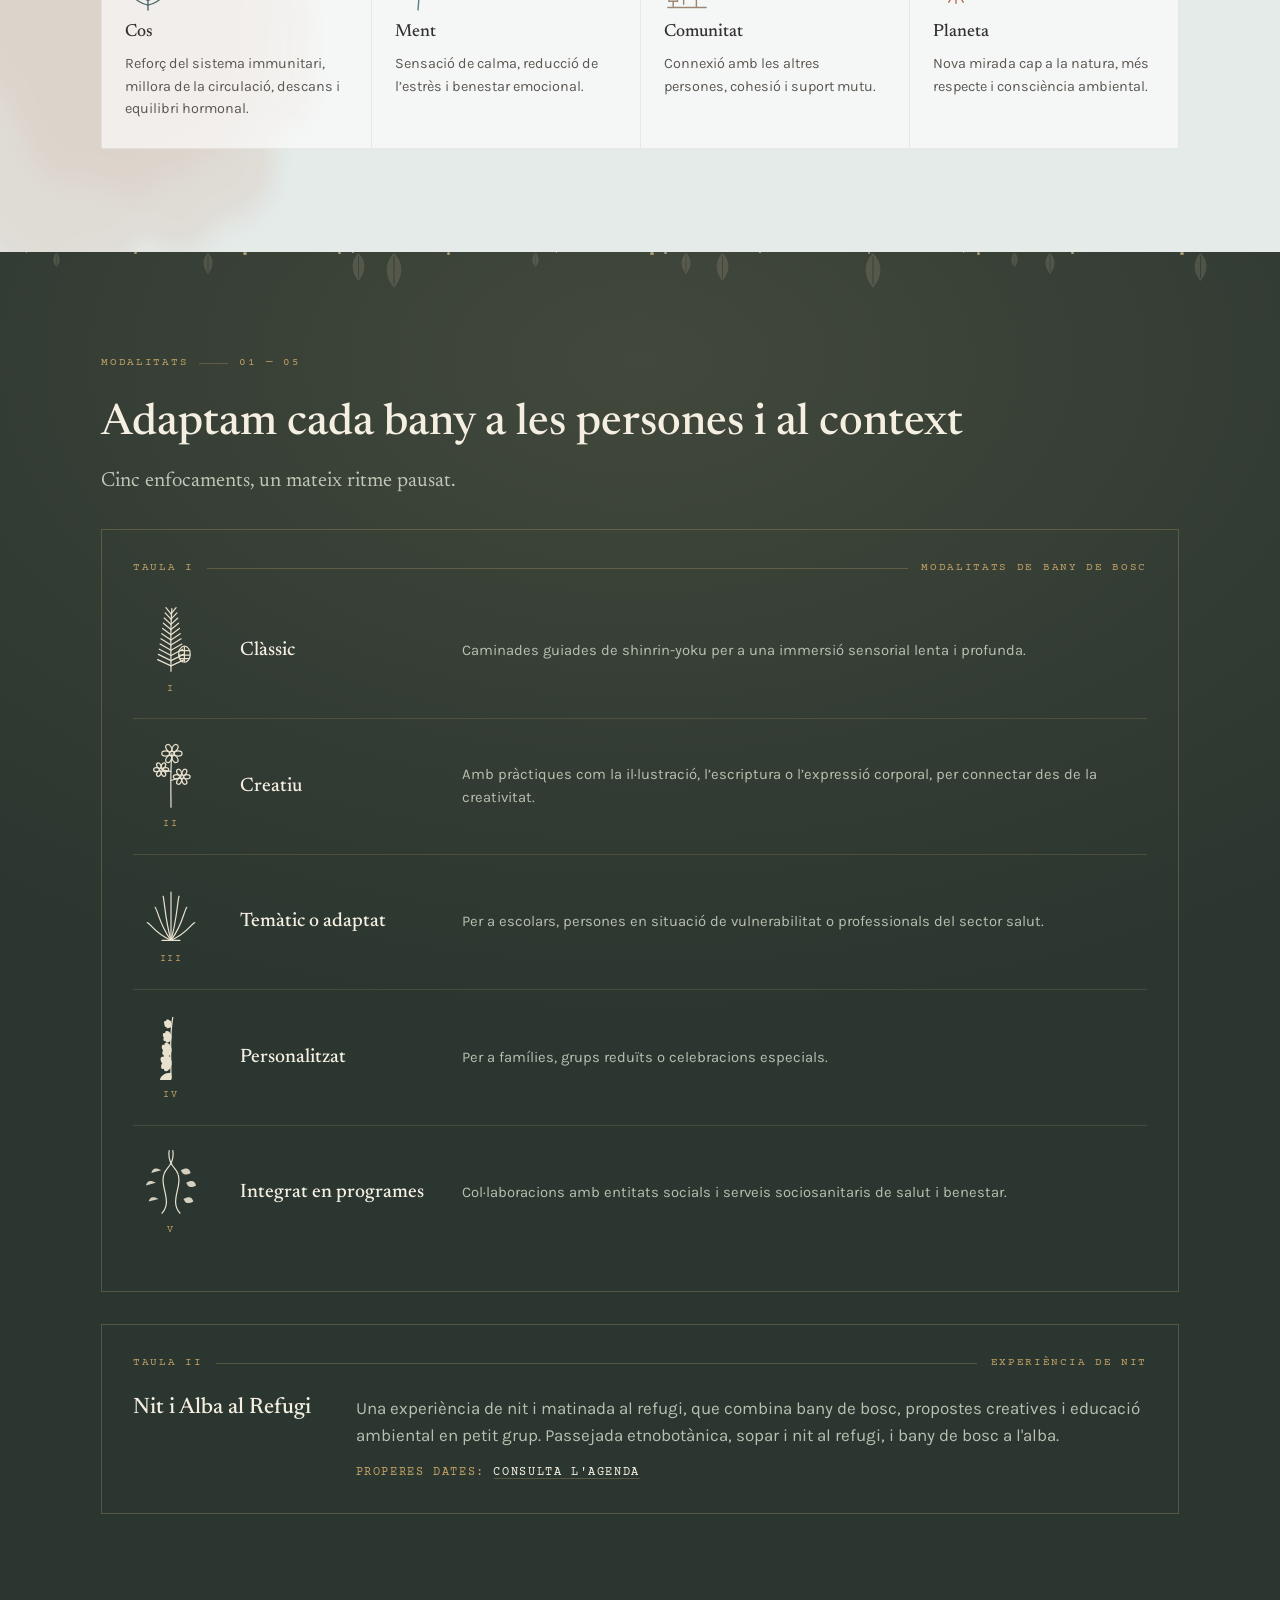
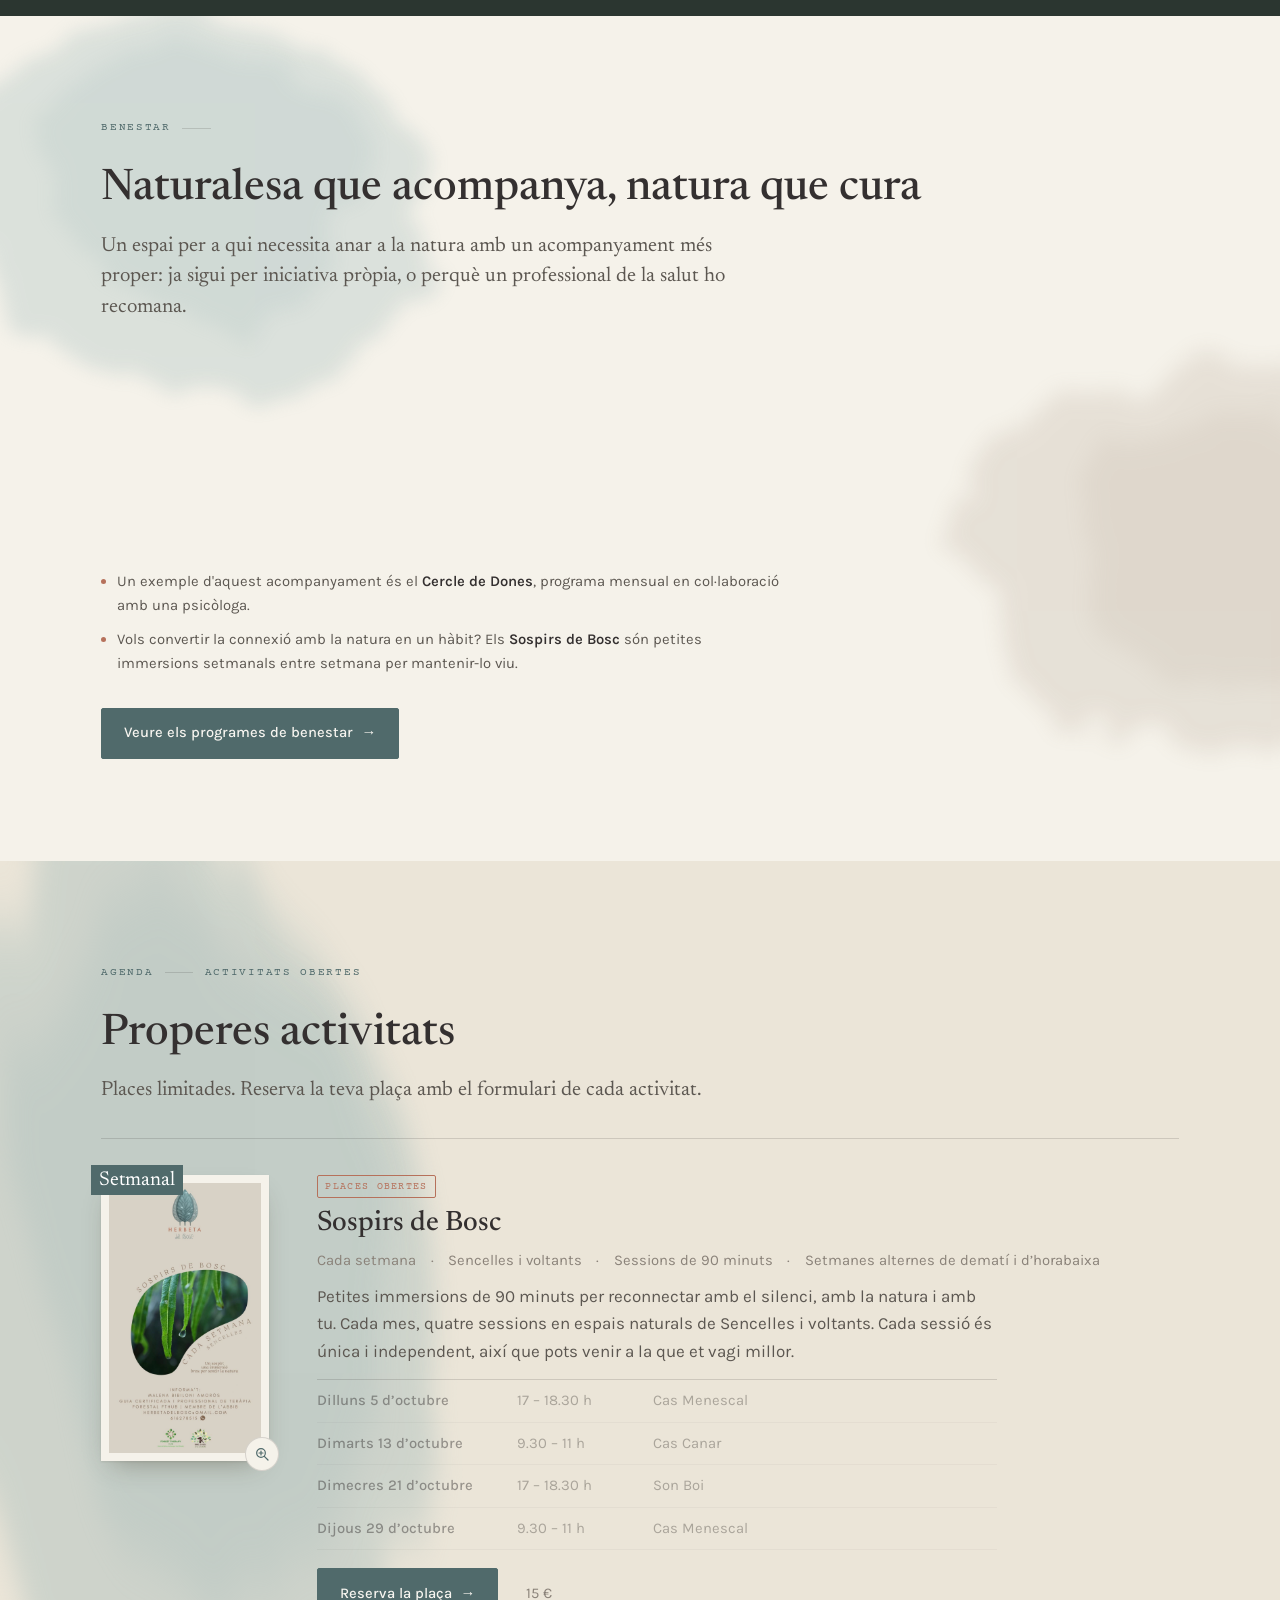
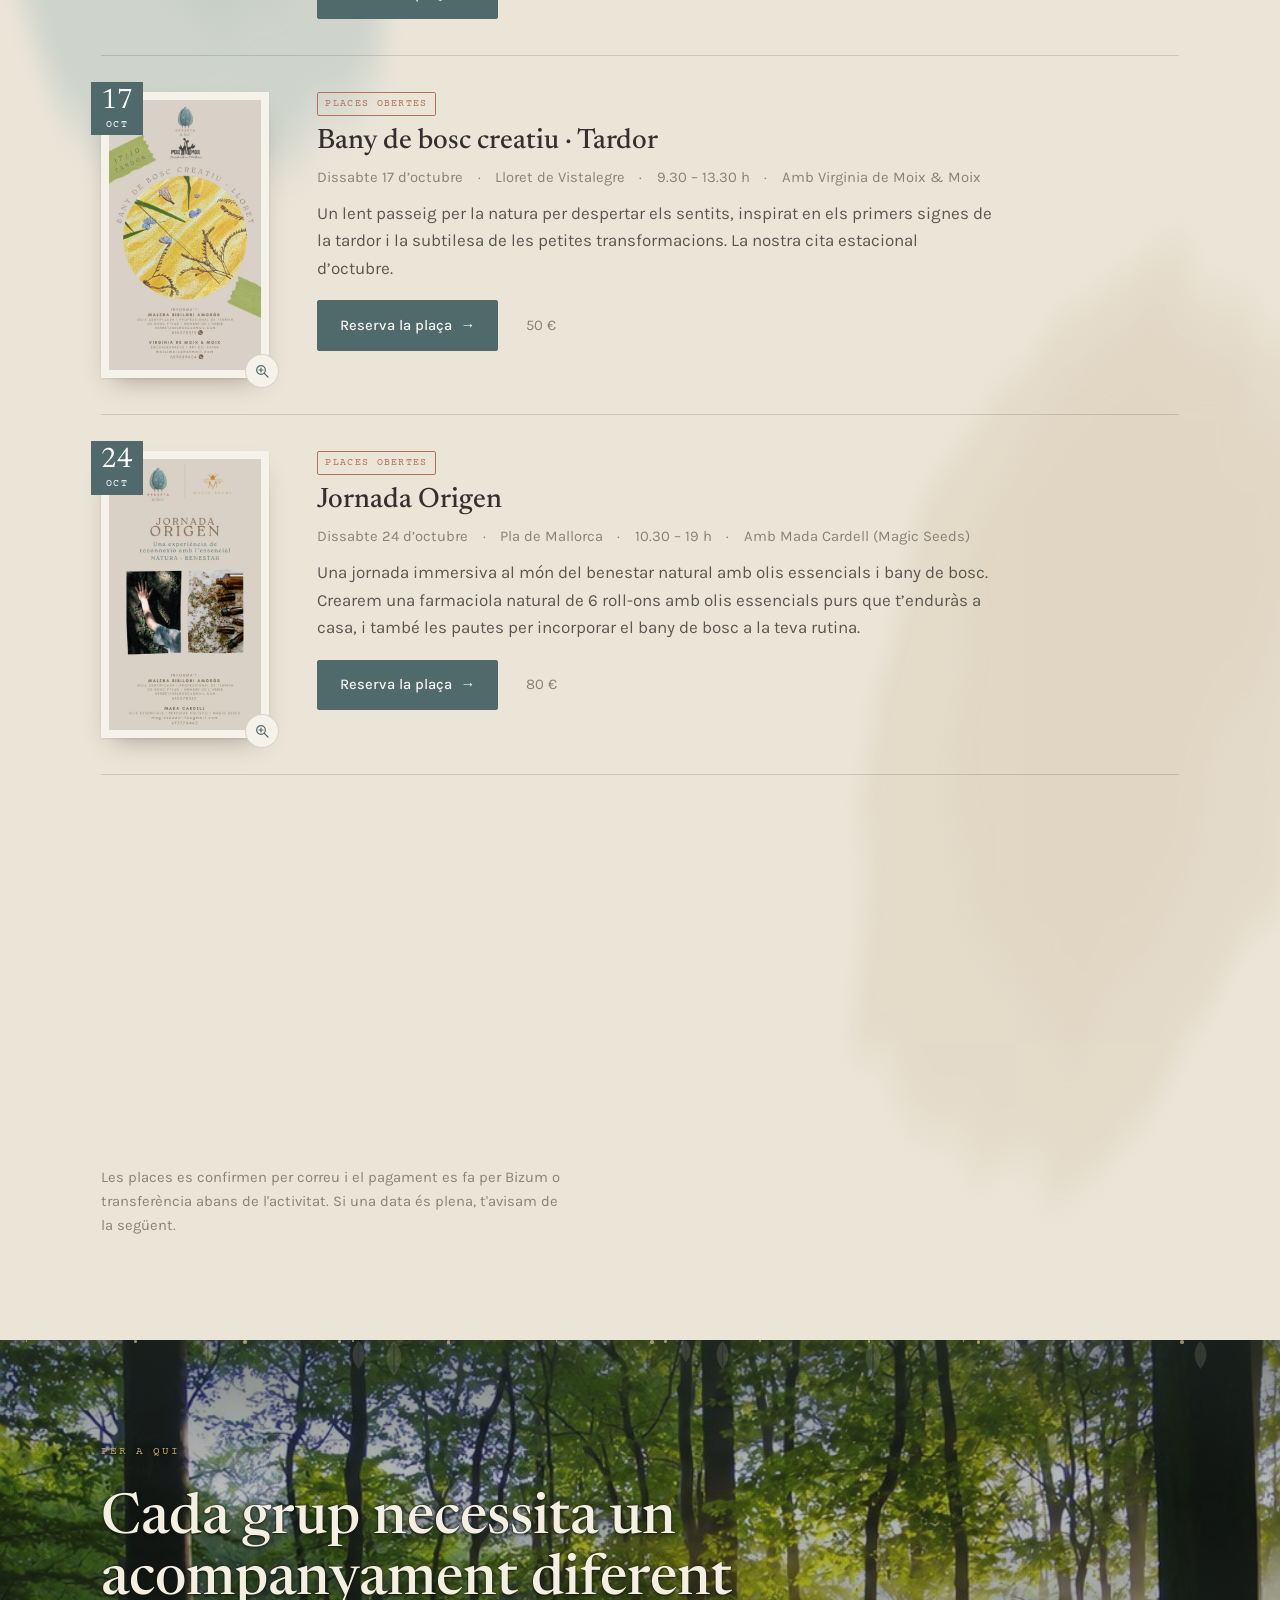
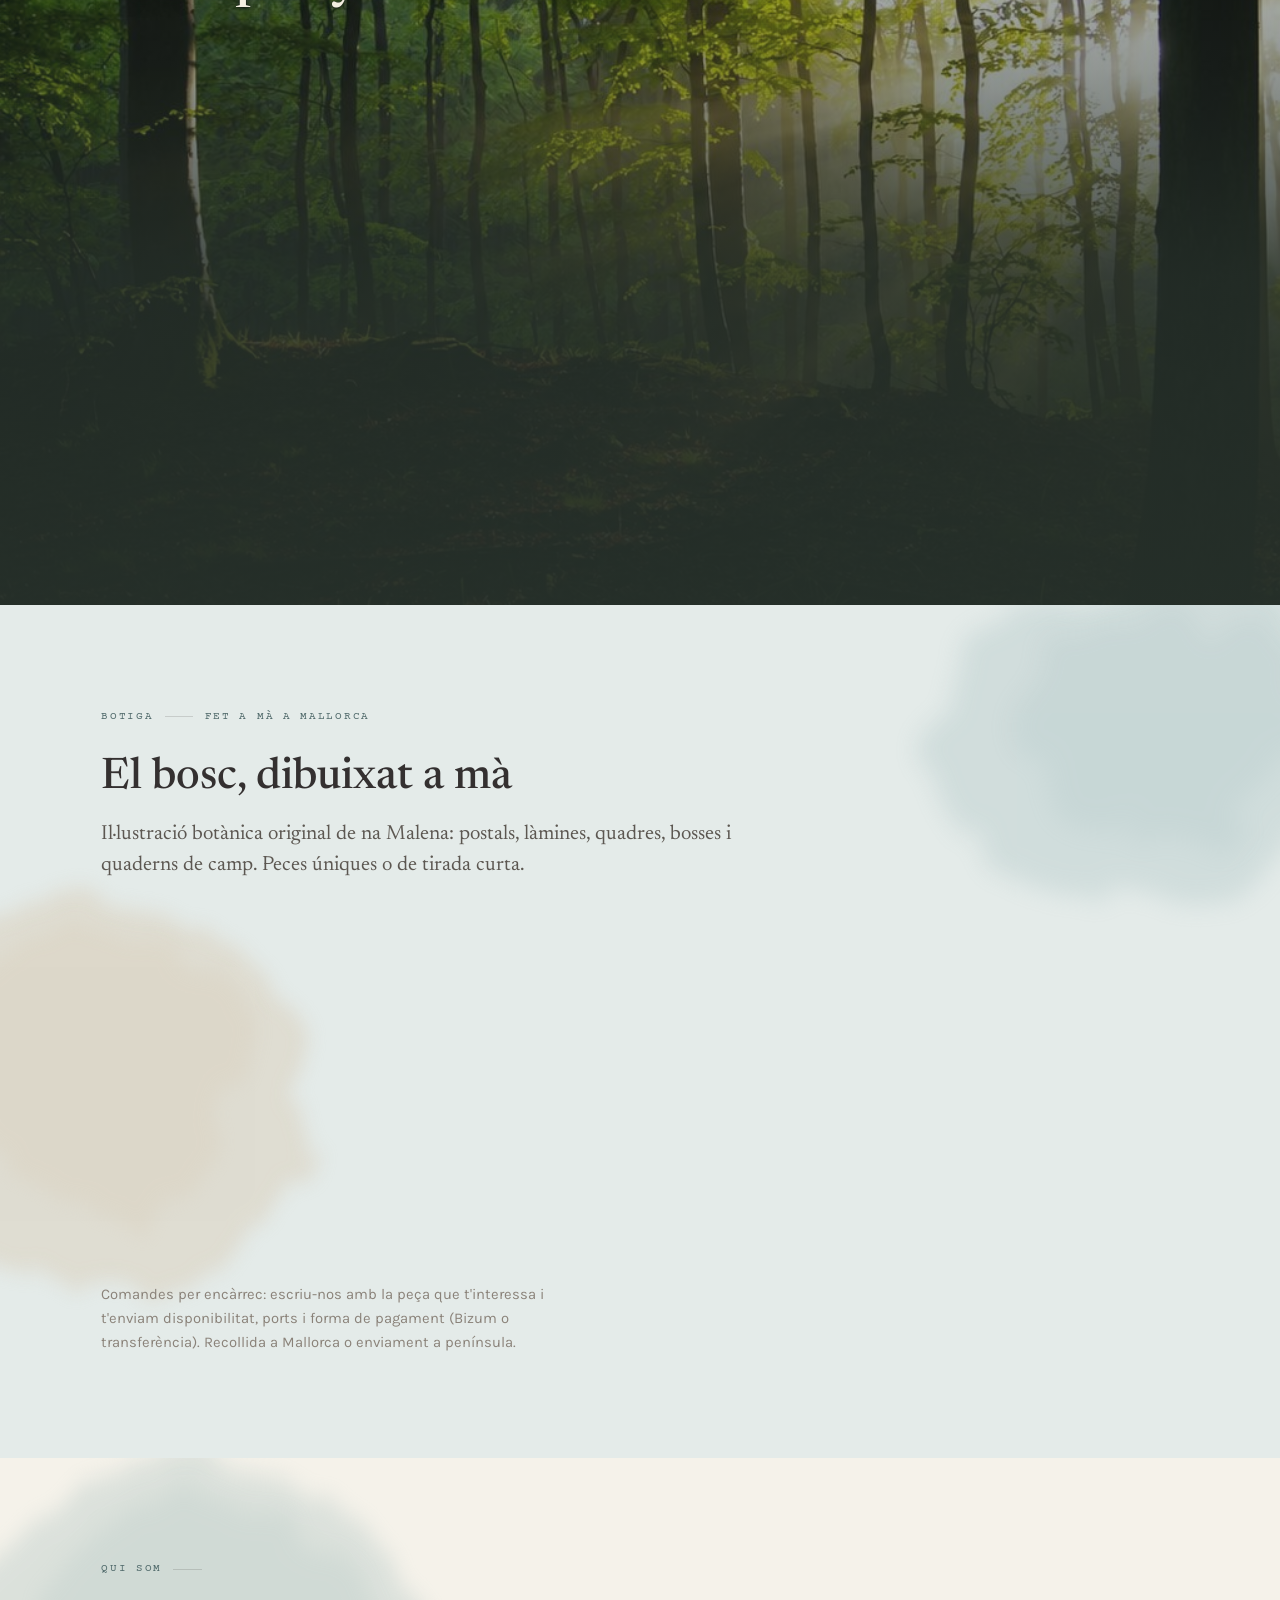
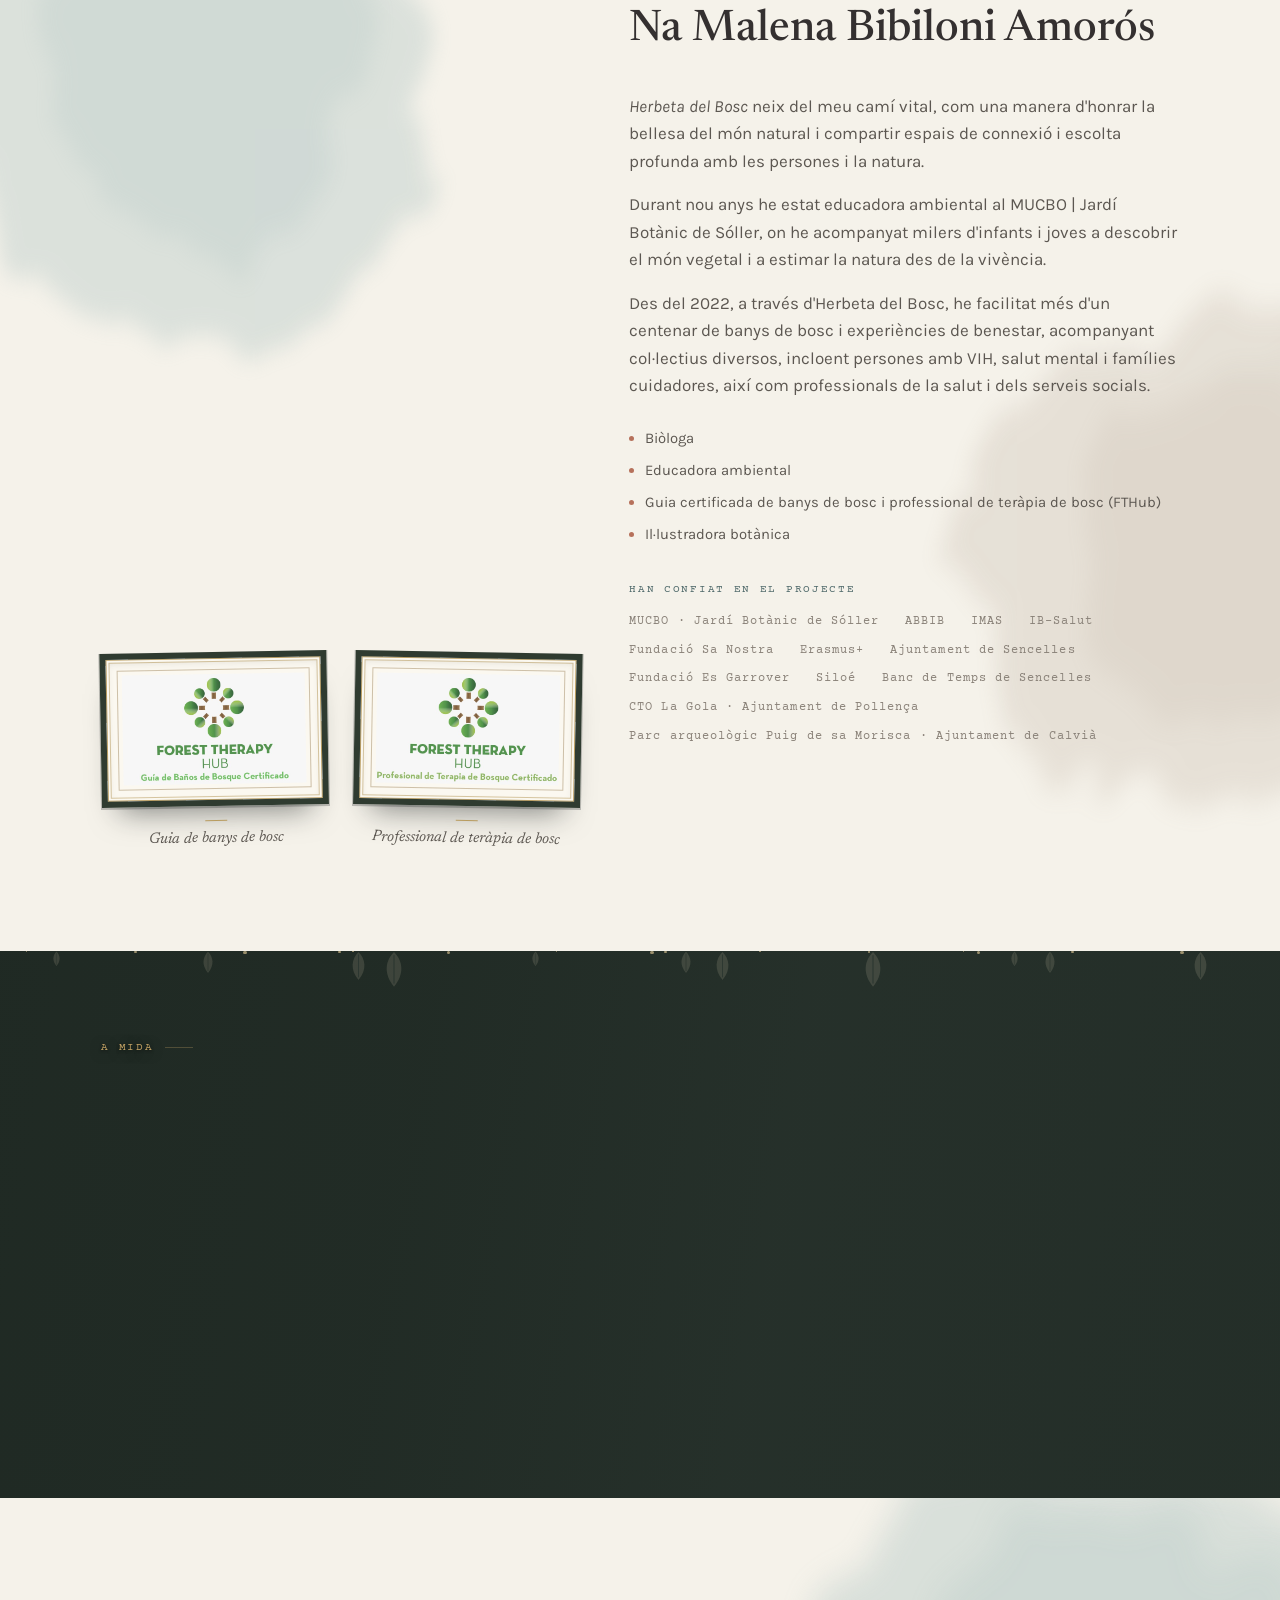
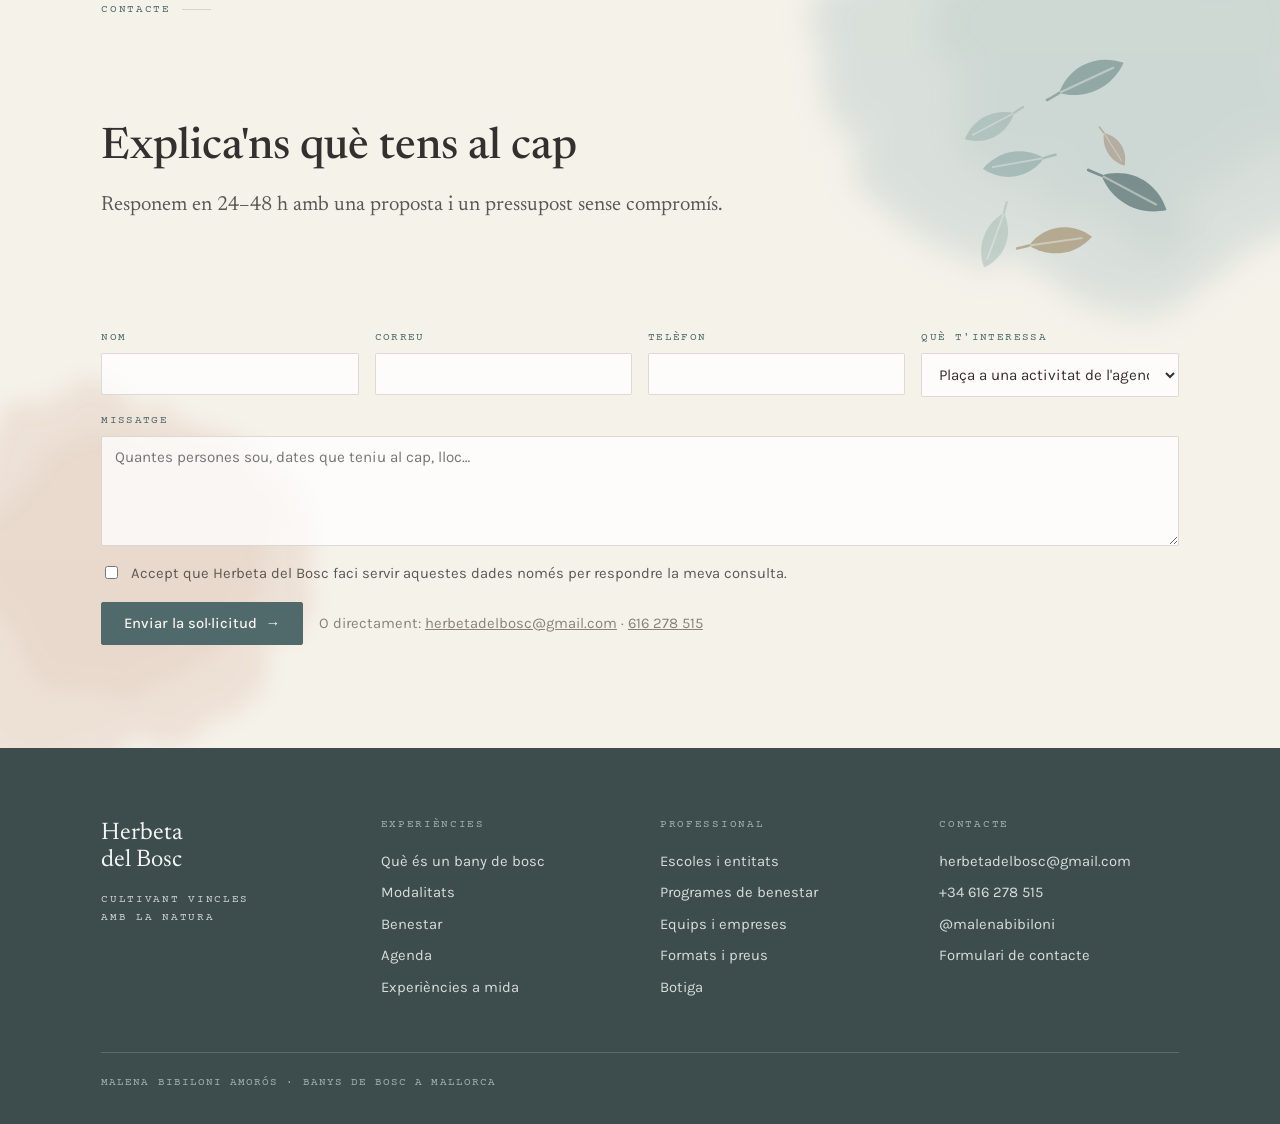
==== commit e20a3ae8: "Els dos certificats FTHub, de costat davall la foto, amb marc botànic i ampliables Co-Authored-By: C" ====
--- a/index.html
+++ b/index.html
@@ -373,7 +373,7 @@
         <div class="rule"></div>
       </div>
       <div class="bio">
-        <div class="bio__col"><div class="bio__frame rv"><span class="bio__leaf bio__leaf--a" aria-hidden="true"></span><figure class="bio__portrait"><img src="assets/img/malena-retrat.jpg" loading="lazy" decoding="async" alt="Na Malena Bibiloni, mirant cap amunt en un entorn natural, amb il·lustracions de branquetes sobre la fotografia"></figure><span class="bio__leaf bio__leaf--b" aria-hidden="true"></span></div><figure class="diploma"><div class="diploma__marc"><img src="assets/img/certificat-fthub.jpg" width="650" height="364" loading="lazy" decoding="async" alt="Forest Therapy Hub · Professional de teràpia de bosc certificada"></div><figcaption>Certificació · Forest Therapy Hub</figcaption></figure></div>
+        <div class="bio__col"><div class="bio__frame rv"><span class="bio__leaf bio__leaf--a" aria-hidden="true"></span><figure class="bio__portrait"><img src="assets/img/malena-retrat.jpg" loading="lazy" decoding="async" alt="Na Malena Bibiloni, mirant cap amunt en un entorn natural, amb il·lustracions de branquetes sobre la fotografia"></figure><span class="bio__leaf bio__leaf--b" aria-hidden="true"></span></div><div class="diplomes"><button type="button" class="diploma" data-diploma="guia" data-titol="Guia de banys de bosc" aria-label="Amplia el certificat: Guia de banys de bosc"><span class="diploma__marc"><img src="assets/img/certificat-fthub-guia.jpg" width="650" height="364" loading="lazy" decoding="async" alt="Certificat de Forest Therapy Hub de guia de banys de bosc"></span><span class="diploma__peu">Guia de banys de bosc</span></button><button type="button" class="diploma" data-diploma="terapia" data-titol="Professional de teràpia de bosc" aria-label="Amplia el certificat: Professional de teràpia de bosc"><span class="diploma__marc"><img src="assets/img/certificat-fthub-terapia.jpg" width="650" height="364" loading="lazy" decoding="async" alt="Certificat de Forest Therapy Hub de professional de teràpia de bosc"></span><span class="diploma__peu">Professional de teràpia de bosc</span></button></div></div>
         <div class="stack" style="gap:1.3rem">
           <h2 class="h2">Na Malena Bibiloni Amorós</h2>
           <div class="prose">
@@ -847,7 +847,7 @@
             <p>El guia de bany de bosc/professional de teràpia de bosc assumeix un rol clau com a facilitador d'una experiència de connexió entre el participant i l'entorn natural. La seva responsabilitat principal és dissenyar i conduir el passeig. No actua com a terapeuta, sinó que sosté un espai segur, respectuós i obert, on cada persona pot viure l'experiència des de la seva pròpia autonomia.</p>
             <p>Per aprofundir en els beneficis i aplicacions de la teràpia de bosc en l'àmbit social, es pot consultar el següent article: <a href="https://www.revistaalimara.net/revista/banys-de-bosc-fonaments-i-aplicabilitat-terapeutica-en-lambit-social-i-de-la-salut/" target="_blank" rel="noopener">«Banys de bosc: fonaments i aplicabilitat terapèutica en l'àmbit social i de la salut»</a> (revista Alimara).</p>
           </div>
-          <figure class="diploma diploma--b"><div class="diploma__marc"><img src="assets/img/certificat-fthub.jpg" width="650" height="364" loading="lazy" decoding="async" alt="Forest Therapy Hub · Professional de teràpia de bosc certificada"></div><figcaption>Certificació · Forest Therapy Hub</figcaption></figure>
+          <div class="diplomes diplomes--b"><button type="button" class="diploma" data-diploma="guia" data-titol="Guia de banys de bosc" aria-label="Amplia el certificat: Guia de banys de bosc"><span class="diploma__marc"><img src="assets/img/certificat-fthub-guia.jpg" width="650" height="364" loading="lazy" decoding="async" alt="Certificat de Forest Therapy Hub de guia de banys de bosc"></span><span class="diploma__peu">Guia de banys de bosc</span></button><button type="button" class="diploma" data-diploma="terapia" data-titol="Professional de teràpia de bosc" aria-label="Amplia el certificat: Professional de teràpia de bosc"><span class="diploma__marc"><img src="assets/img/certificat-fthub-terapia.jpg" width="650" height="364" loading="lazy" decoding="async" alt="Certificat de Forest Therapy Hub de professional de teràpia de bosc"></span><span class="diploma__peu">Professional de teràpia de bosc</span></button></div>
         </div>
         <div class="card">
           <ul class="creds">
@@ -943,6 +943,19 @@
       <p class="lb__meta"></p>
       <div class="lb__cta"></div>
       <a class="lb__dl" href="" download><svg viewBox="0 0 24 24" fill="none" stroke="currentColor" stroke-width="1.8" stroke-linecap="round" stroke-linejoin="round" aria-hidden="true"><path d="M12 4v11M7 10l5 5 5-5M5 20h14"/></svg>Descarrega el cartell</a>
+      <p class="lb__esc"><kbd>Esc</kbd> per tancar</p>
+    </div>
+  </div>
+</div>
+
+<!-- certificat ampliat -->
+<div class="lb lb--diploma" id="diploma-lb" role="dialog" aria-modal="true" aria-labelledby="dlb-title" tabindex="-1" hidden>
+  <button type="button" class="lb__close" aria-label="Tanca"><svg viewBox="0 0 24 24" fill="none" stroke="currentColor" stroke-width="1.8" stroke-linecap="round" aria-hidden="true"><path d="M6 6l12 12M18 6 6 18"/></svg></button>
+  <div class="lb__inner">
+    <span class="diploma__marc"><img class="dlb__img" src="" alt=""></span>
+    <div class="lb__info">
+      <p class="lb__date">Certificació · Forest Therapy Hub</p>
+      <h2 class="lb__title" id="dlb-title"></h2>
       <p class="lb__esc"><kbd>Esc</kbd> per tancar</p>
     </div>
   </div>
@@ -1326,6 +1339,37 @@
     else if(!e.shiftKey && document.activeElement===last){ e.preventDefault(); first.focus(); }
   });
 
+  /* certificats FTHub: s'amplien igual que els cartells */
+  var dlb=document.getElementById('diploma-lb'), dlbFrom=null;
+  function dlbClose(){
+    if(dlb.hidden) return;
+    dlb.hidden=true;
+    document.documentElement.style.overflow='';
+    document.body.style.overflow='';
+    if(dlbFrom) dlbFrom.focus();
+    dlbFrom=null;
+  }
+  document.querySelectorAll('[data-diploma]').forEach(function(b){
+    b.addEventListener('click', function(){
+      var img=b.querySelector('img'), di=dlb.querySelector('.dlb__img');
+      dlbFrom=b;
+      di.src=img.src; di.alt=img.alt;
+      dlb.querySelector('.lb__title').textContent=b.getAttribute('data-titol');
+      dlb.hidden=false;
+      document.documentElement.style.overflow='hidden';
+      document.body.style.overflow='hidden';
+      dlb.focus();
+    });
+  });
+  dlb.addEventListener('click', function(e){
+    if(!e.target.closest('.diploma__marc, .lb__info') || e.target.closest('.lb__close')) dlbClose();
+  });
+  document.addEventListener('keydown', function(e){
+    if(dlb.hidden) return;
+    if(e.key==='Escape') dlbClose();
+    else if(e.key==='Tab'){ e.preventDefault(); dlb.querySelector('.lb__close').focus(); }
+  });
+
   /* ── home: públics ──
      Imatges provisionals: cal substituir-les per material propi. */
   var PUB={
--- a/assets/css/herbeta.css
+++ b/assets/css/herbeta.css
@@ -328,16 +328,23 @@
 .objectius .card{border-top:2px solid var(--teal)}
 .objectius .card:nth-child(even){border-top-color:var(--terra)}
 .creds strong{color:var(--ink); font-weight:600}
-/* certificat FTHub emmarcat com un diploma: marc de fusta, passe-partout i la lamina (el JPEG, amb el seu fons) */
-.diploma{margin:clamp(2rem,4vw,2.8rem) auto 0; max-width:320px; transform:rotate(-1.2deg)}
-.diploma__marc{padding:clamp(12px,3vw,18px); background:#FDFBF6;
-  border:7px solid var(--ocre); border-color:#9A7B4C #7E6236 #6F552E #8C6E41;
-  box-shadow:inset 0 0 0 1px rgba(52,48,48,.12), inset 0 2px 6px rgba(52,48,48,.12),
-    0 1px 0 1px rgba(52,48,48,.18), 0 22px 34px -20px rgba(52,48,48,.6)}
-.diploma__marc img{display:block; width:100%; height:auto; box-shadow:0 0 0 1px rgba(52,48,48,.1), 0 1px 3px rgba(52,48,48,.12)}
-.diploma figcaption{margin-top:1rem; text-align:center; font-family:var(--f-label); font-size:.66rem;
-  letter-spacing:.14em; text-transform:uppercase; color:var(--ocre)}
-.diploma--b{margin:.8rem 0 0 .4rem; max-width:270px; transform:rotate(1deg)}
+/* certificats FTHub, emmarcats com una lamina botanica antiga: motllura verd bosc amb filet daurat,
+   passe-partout d'ivori i una linia de llapis al voltant de la lamina (el JPEG, amb el seu fons) */
+.diplomes{display:grid; grid-template-columns:1fr 1fr; gap:clamp(.9rem,2.6vw,1.6rem); max-width:480px; margin:clamp(2rem,4vw,2.8rem) auto 0}
+.diplomes--b{margin:.8rem 0 0; max-width:440px}
+.diploma{display:flex; flex-direction:column; align-items:center; gap:.85rem; padding:0; border:0; background:none;
+  font:inherit; color:inherit; cursor:zoom-in; transform:rotate(-1deg); transition:transform .35s ease}
+.diploma + .diploma{transform:rotate(1deg)}
+.diploma:hover,.diploma:focus-visible{transform:translateY(-3px) rotate(0)}
+.diploma__marc{display:block; width:100%; padding:clamp(10px,2.4vw,16px); background:#FBF8F0;
+  border:clamp(4px,1vw,6px) solid #2F3B30;
+  box-shadow:inset 0 0 0 1px #B89B5E, inset 0 0 0 3px #FBF8F0, inset 0 0 0 4px rgba(184,155,94,.55),
+    inset 0 3px 8px rgba(52,48,48,.14), 0 1px 0 1px rgba(28,33,32,.25), 0 22px 30px -18px rgba(28,33,32,.55)}
+.diploma__marc img{display:block; width:100%; height:auto; outline:1px solid rgba(137,108,60,.4); outline-offset:4px}
+.diploma__peu{font-family:var(--f-display); font-style:italic; font-size:.95rem; line-height:1.25; color:var(--ink-2); text-align:center}
+.diploma__peu::before{content:""; display:block; width:22px; height:1px; margin:0 auto .5rem; background:#B89B5E}
+.lb--diploma .diploma__marc{width:min(100%,720px); padding:clamp(16px,4vw,34px); border-width:clamp(6px,1.4vw,11px)}
+.lb--diploma .diploma__marc img{outline-offset:clamp(5px,1.2vw,9px)}
 .testimonis{align-items:start}
 .testimonis .quote{margin:0; font-size:clamp(1.15rem,1.8vw,1.4rem)}
 
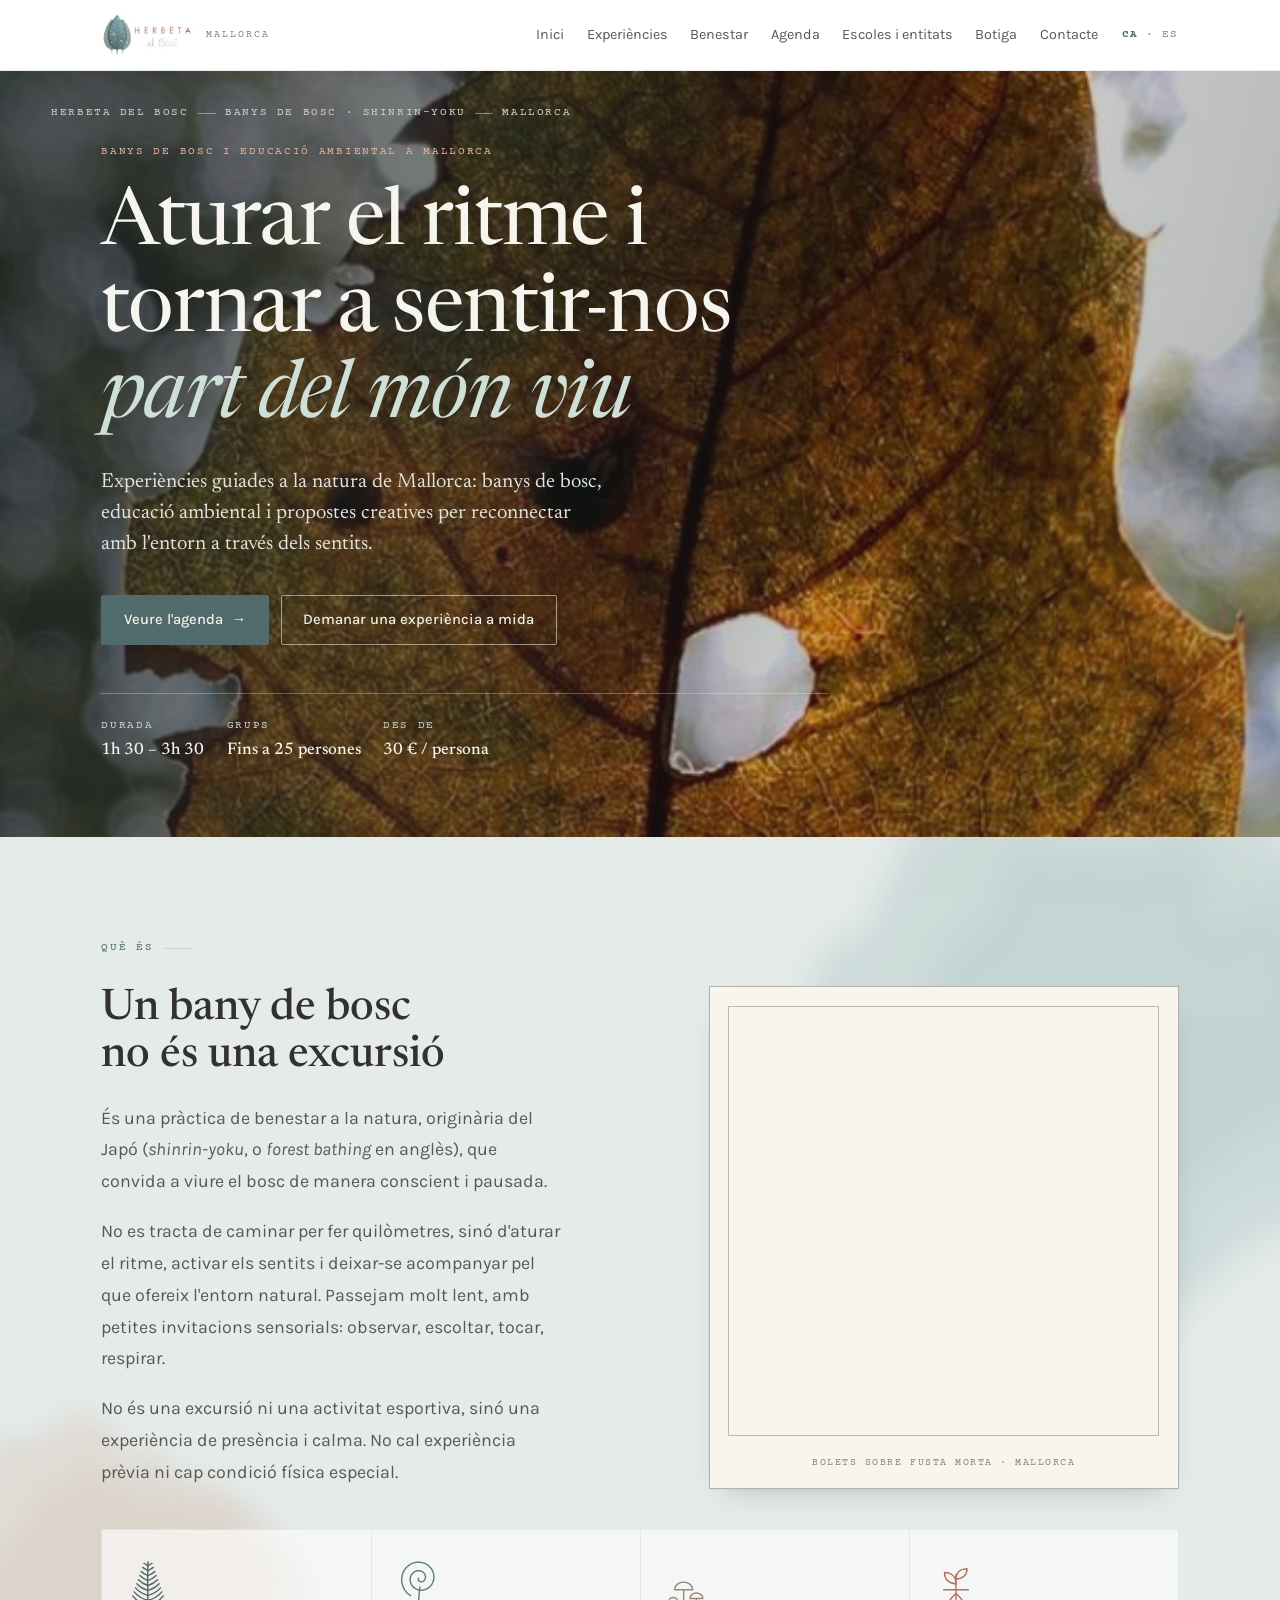
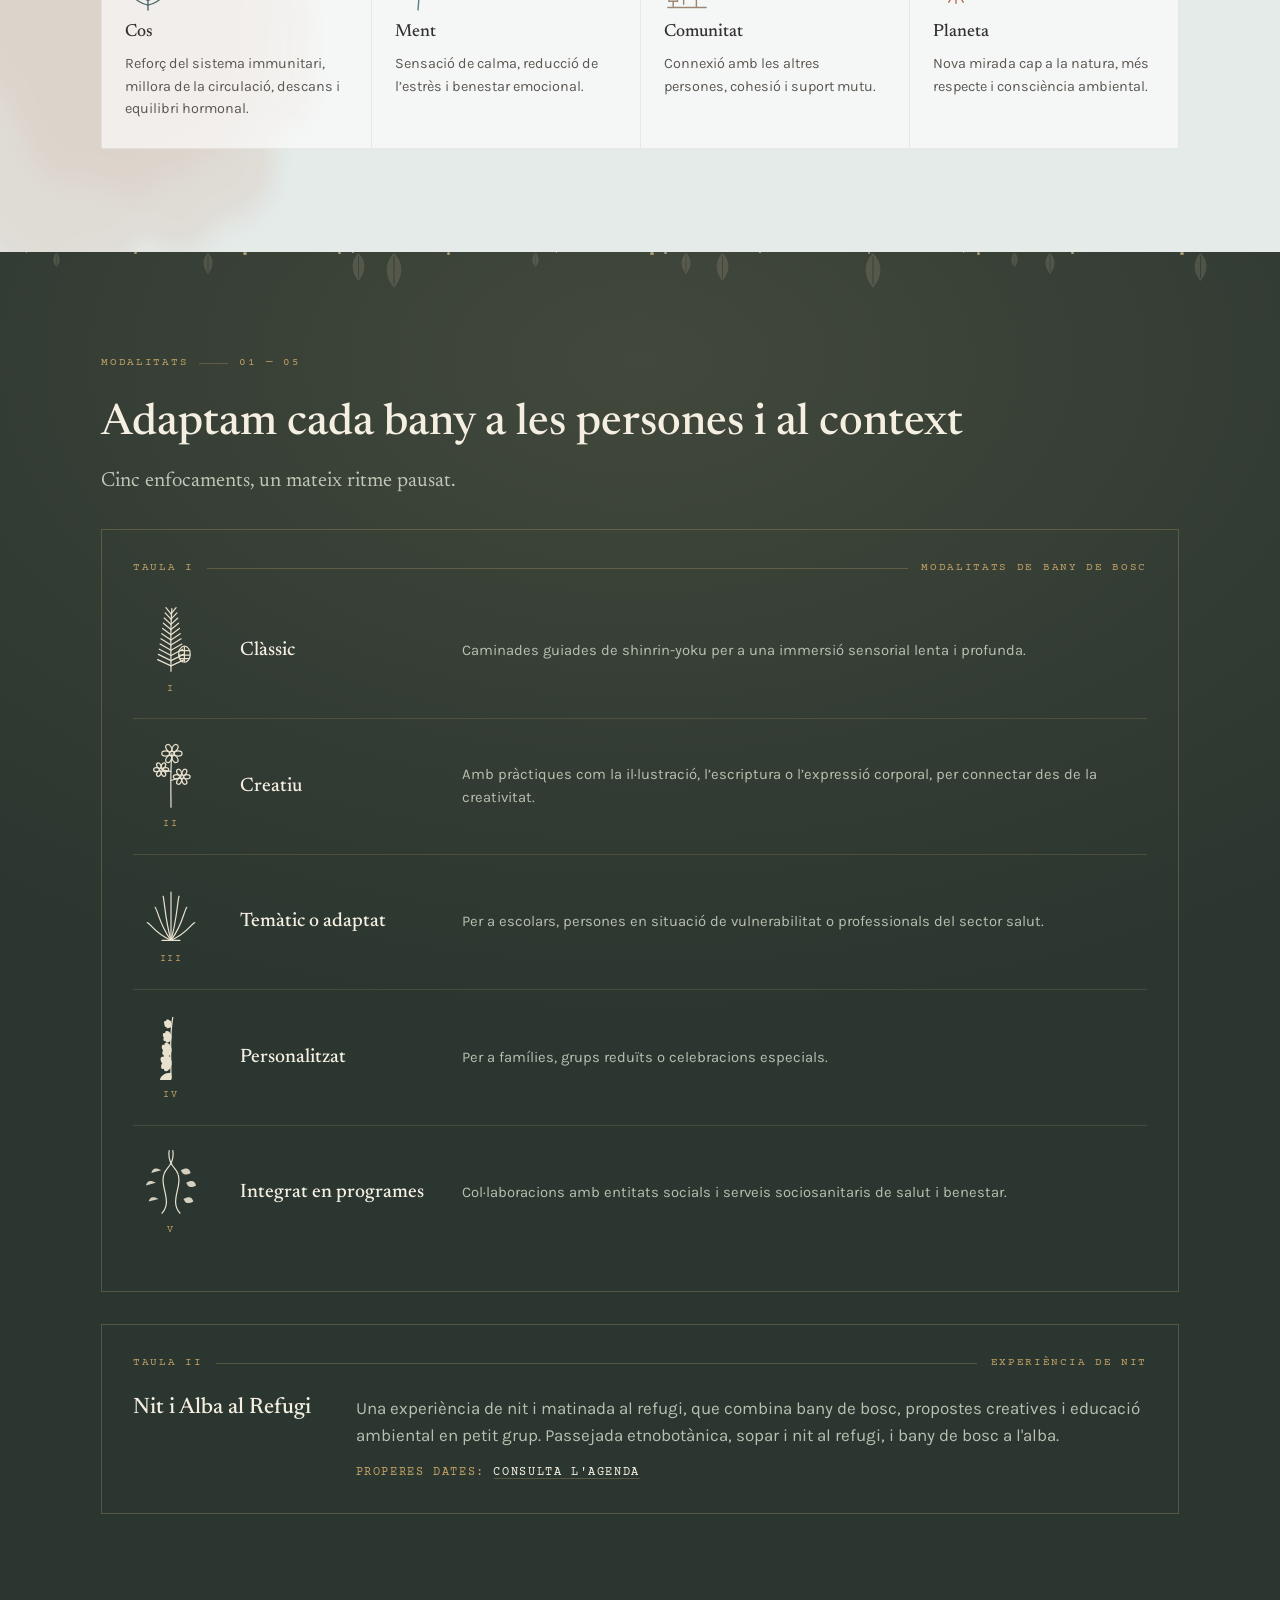
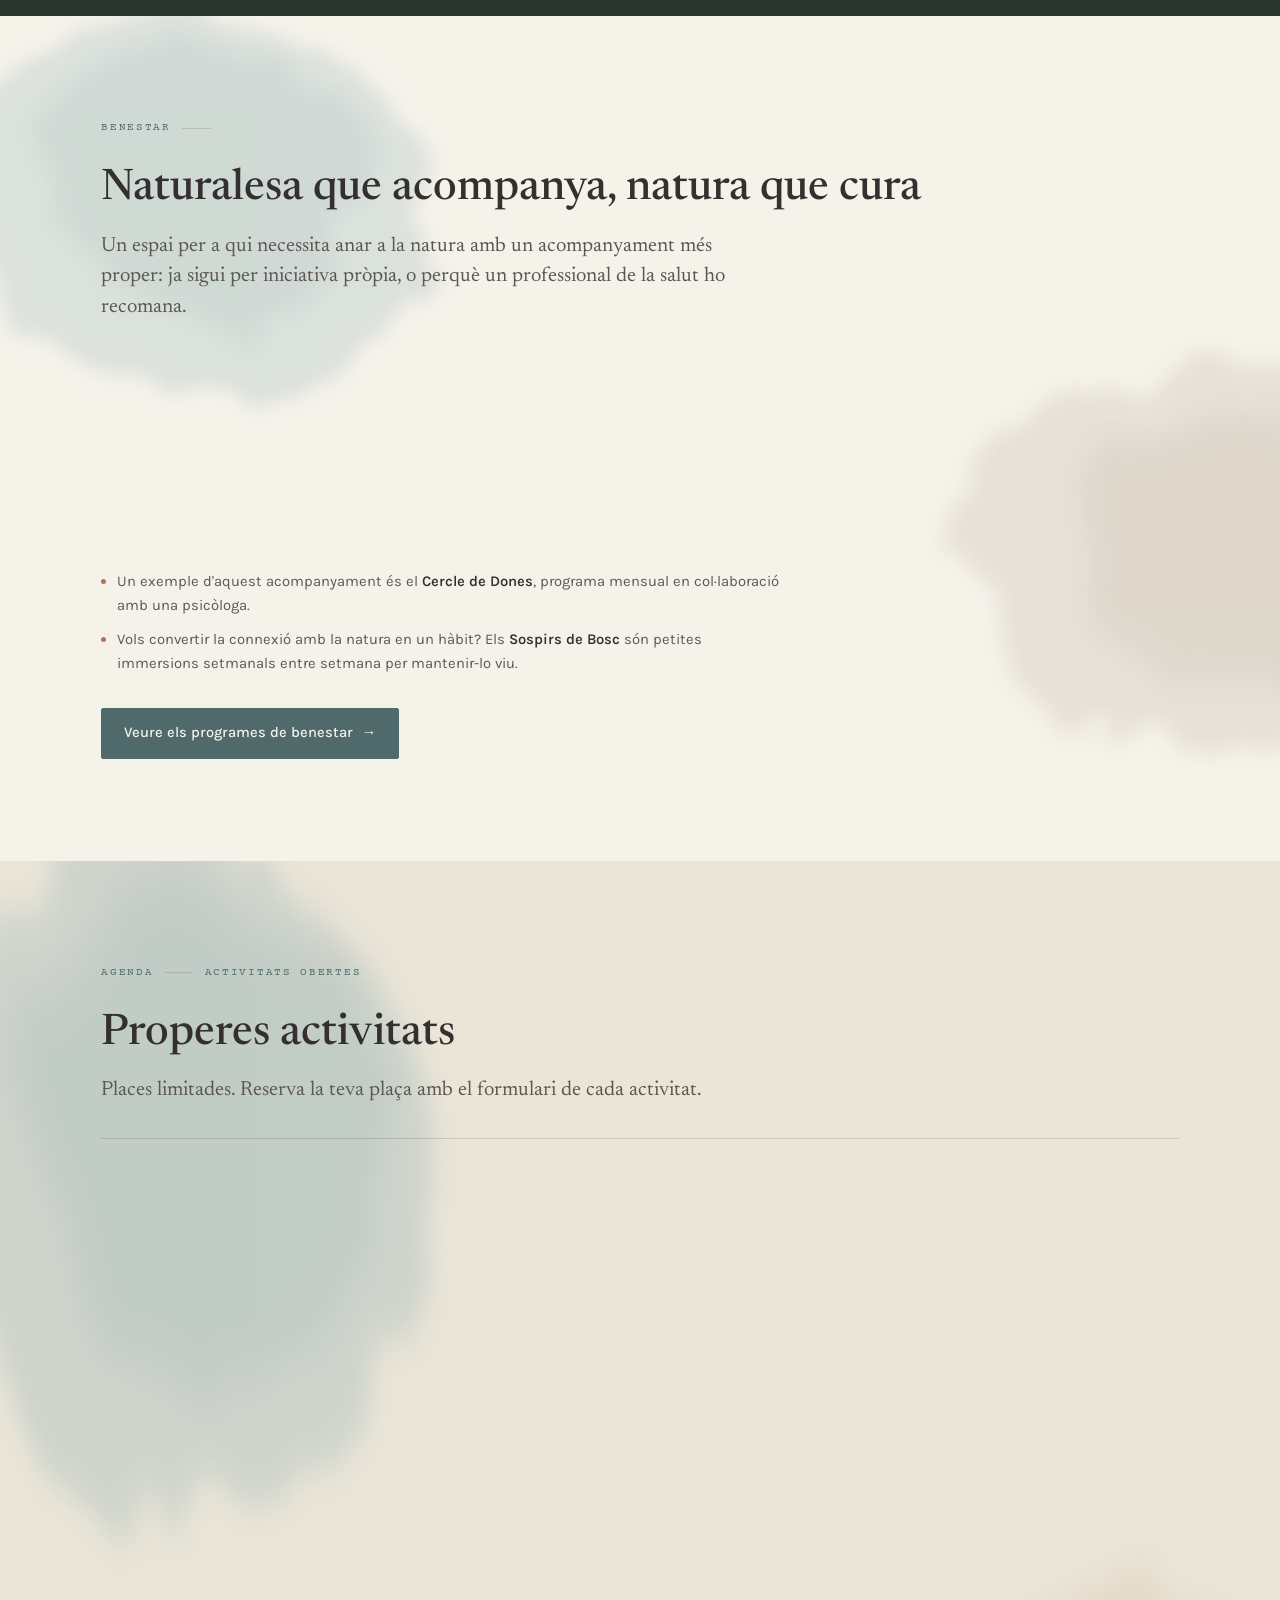
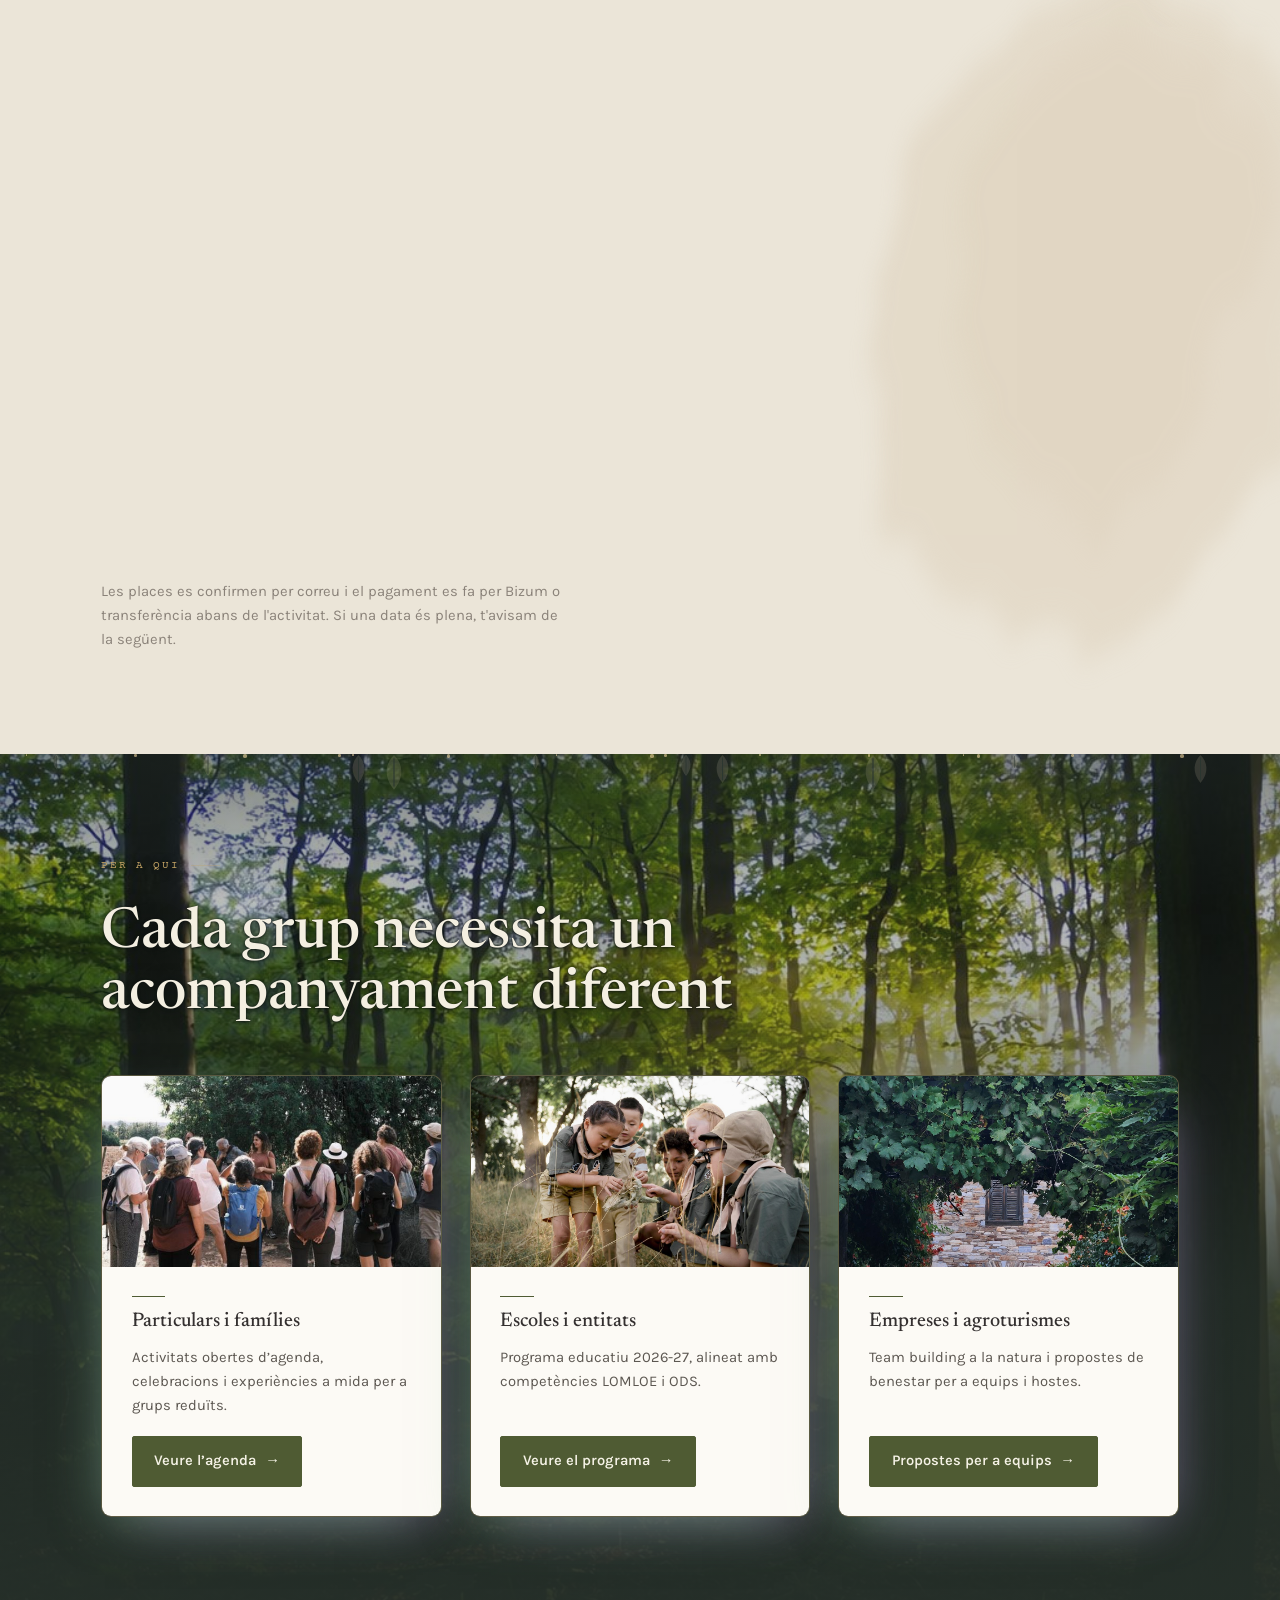
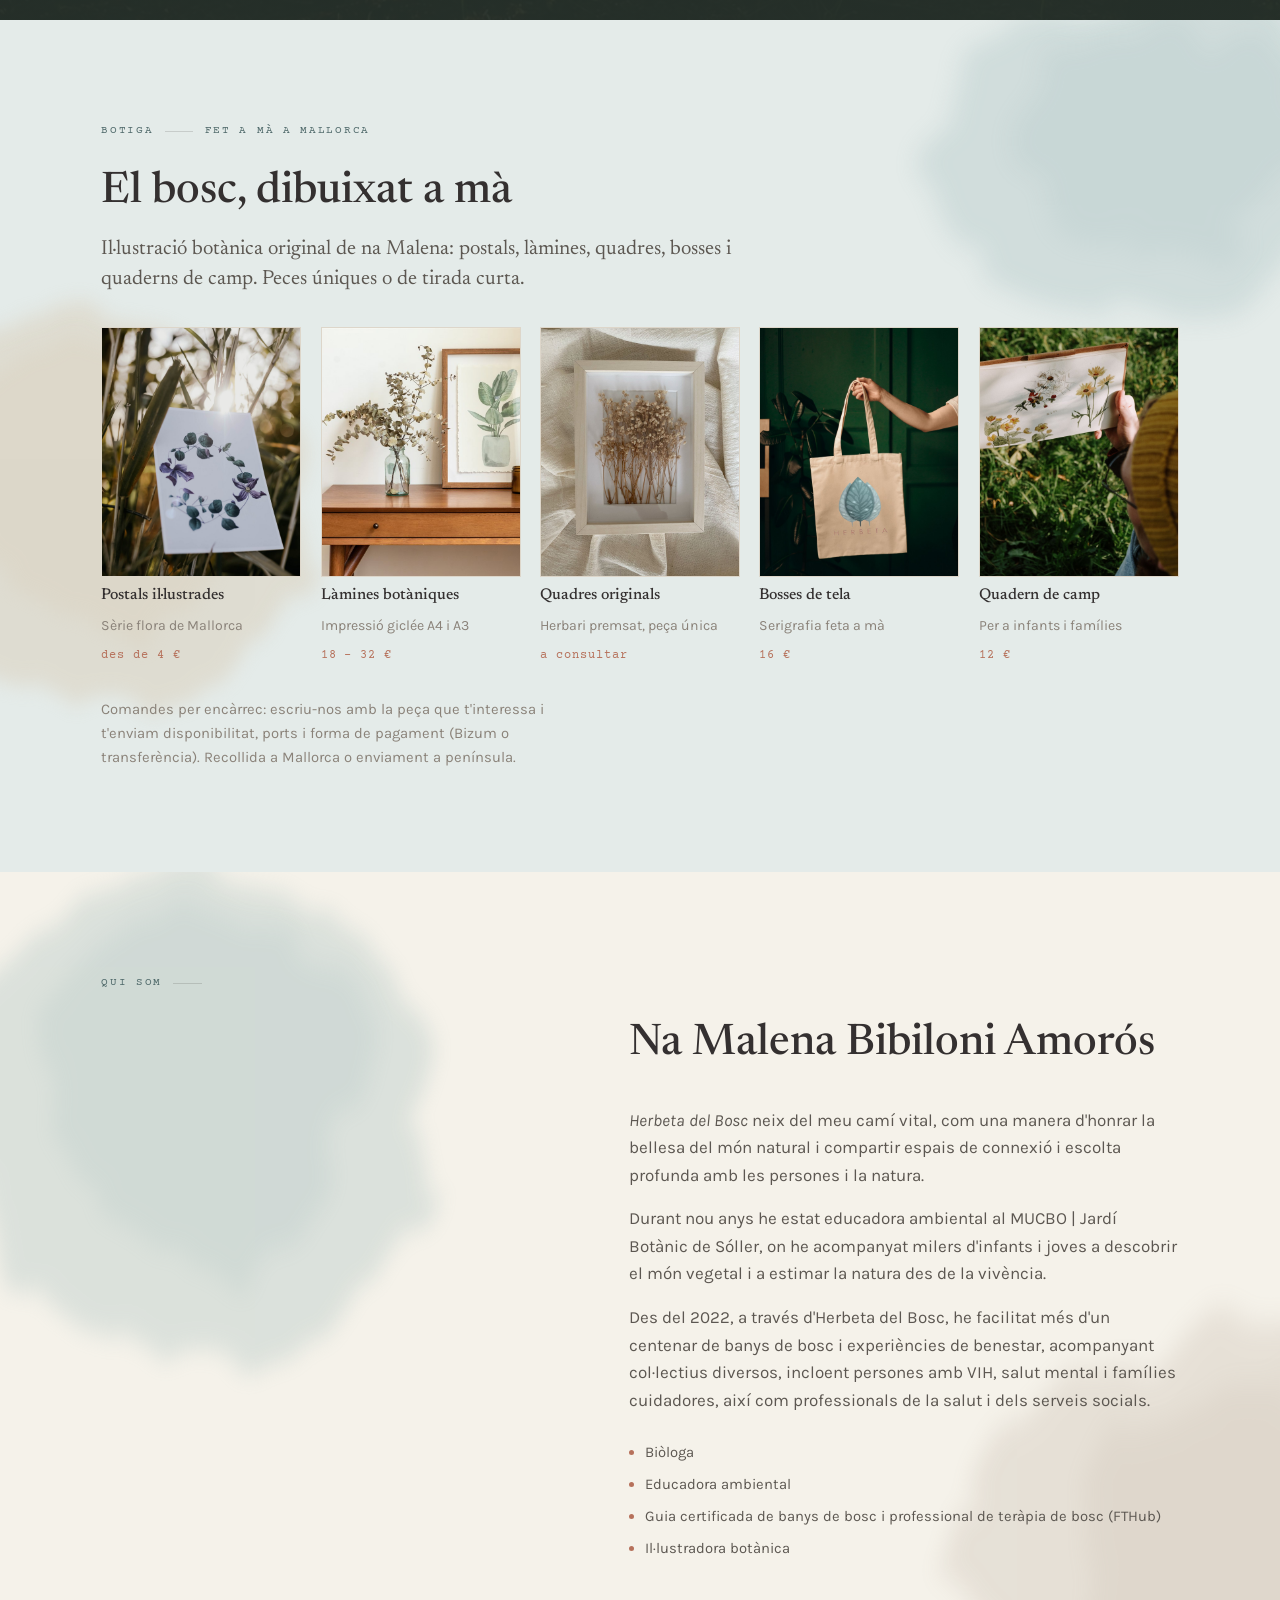
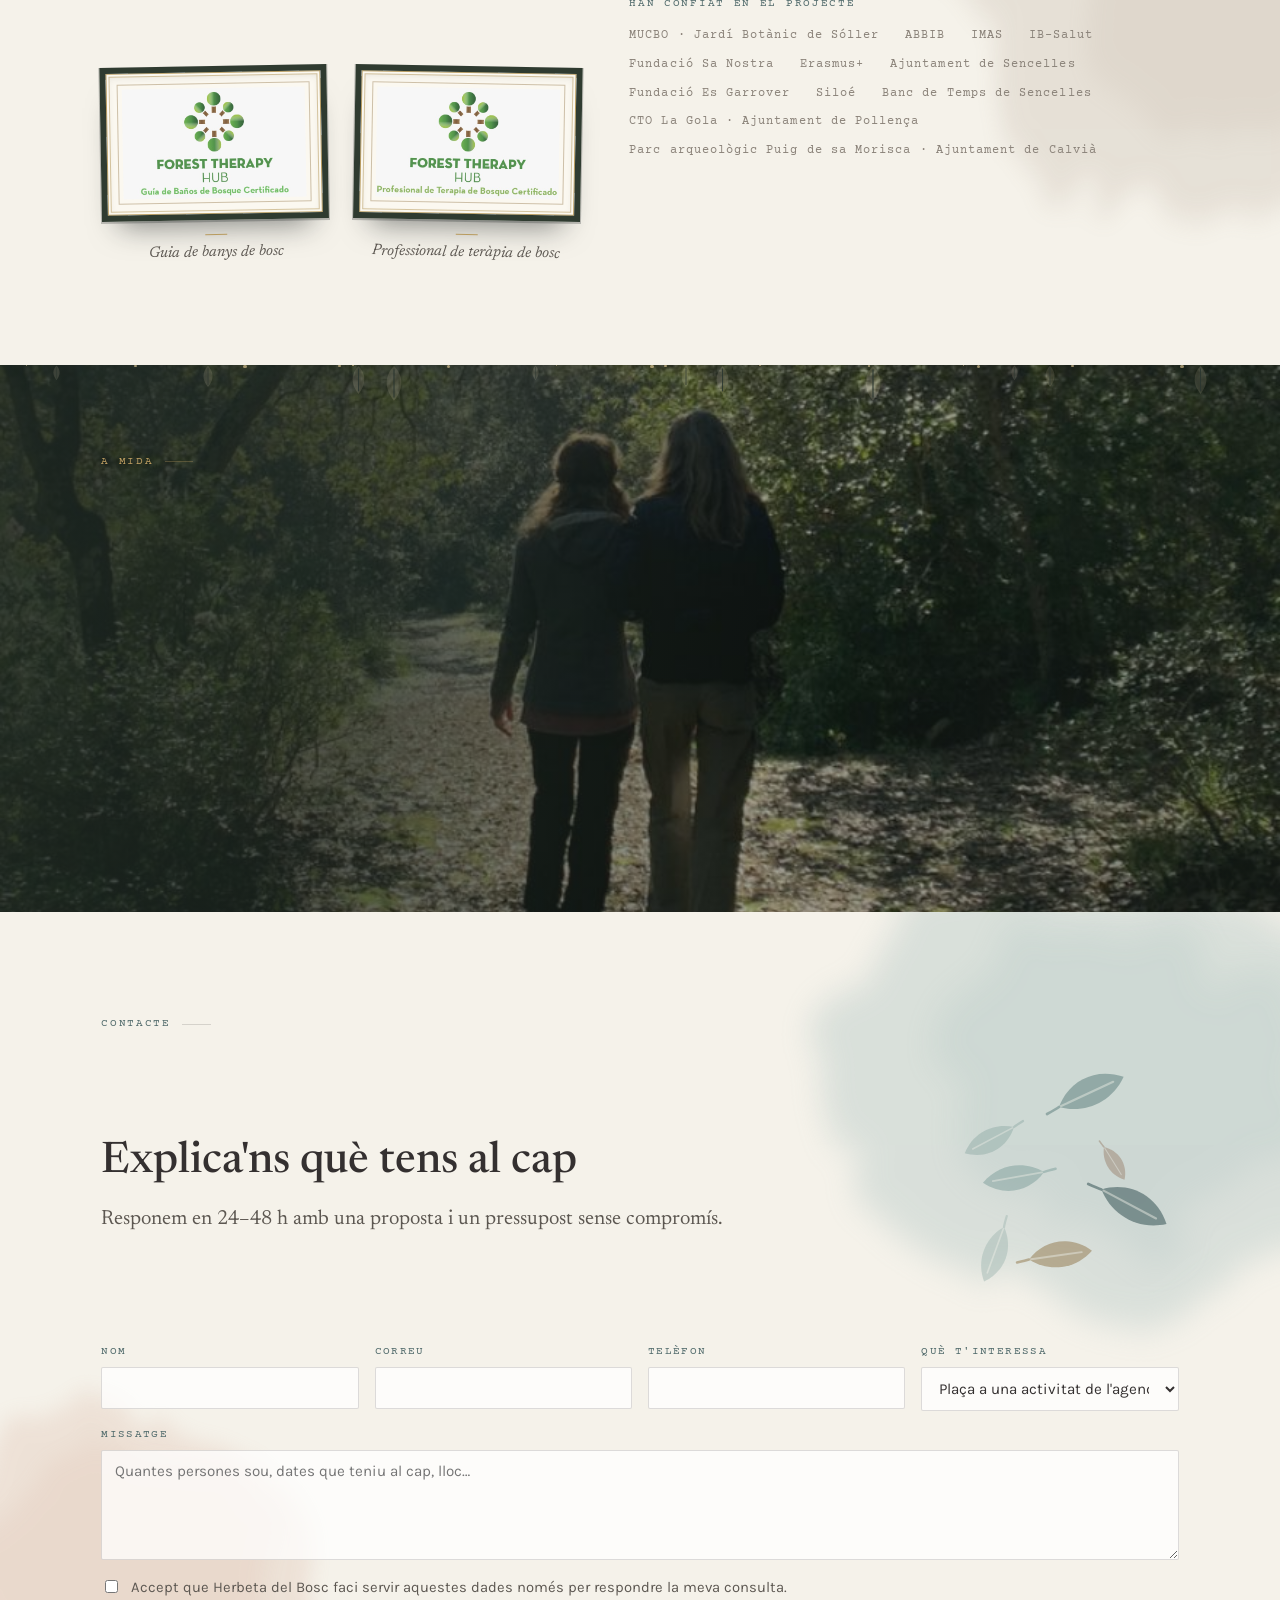
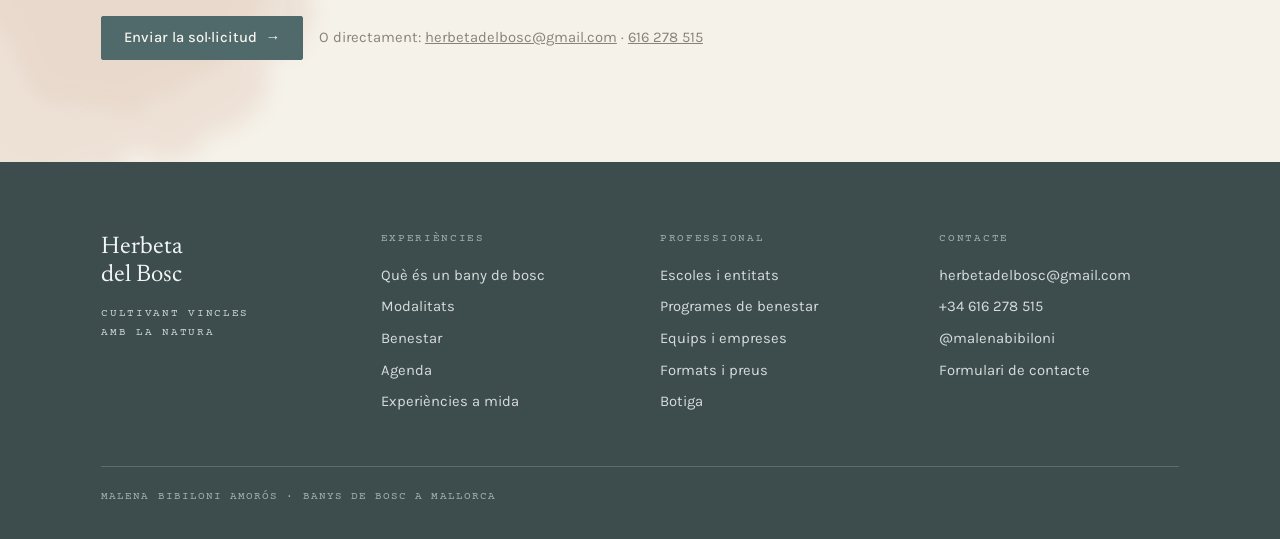
==== commit baea2eae: "Agenda: fora el bany creatiu i la Jornada Origen; Sospirs de novembre amb l'especial del 18 Co-Autho" ====
--- a/index.html
+++ b/index.html
@@ -1203,7 +1203,8 @@
   /* ── home: agenda ──
      data: AAAA-MM-DD. fins (opcional): darrer dia, si en dura més d'un.
      Les activitats fixes no duen data sinó cada (p. ex. 'setmana') i van davant;
-     sessions (opcional): les trobades del mes, s'actualitzen cada mes.
+     sessions (opcional): les trobades del mes, s'actualitzen cada mes;
+     extra (opcional): una línia més davall una sessió que surt de lo normal.
      cartell (opcional): imatge del cartell. form (opcional): sense, la
      reserva va al formulari de contacte. */
   var agenda=[
@@ -1211,22 +1212,15 @@
      meta:['Sencelles i voltants','Sessions de 90 minuts','Setmanes alternes de dematí i d’horabaixa'],
      desc:'Petites immersions de 90 minuts per reconnectar amb el silenci, amb la natura i amb tu. Cada mes, quatre sessions en espais naturals de Sencelles i voltants. Cada sessió és única i independent, així que pots venir a la que et vagi millor.',
      sessions:[
-       {data:'2026-10-05',hora:'17 – 18.30 h',lloc:'Cas Menescal'},
-       {data:'2026-10-13',hora:'9.30 – 11 h',lloc:'Cas Canar'},
        {data:'2026-10-21',hora:'17 – 18.30 h',lloc:'Son Boi'},
-       {data:'2026-10-29',hora:'9.30 – 11 h',lloc:'Cas Menescal'}],
+       {data:'2026-10-29',hora:'9.30 – 11 h',lloc:'Cas Menescal'},
+       {data:'2026-11-02',hora:'9.30 – 11 h',lloc:'Son Boi'},
+       {data:'2026-11-10',hora:'17 – 18.30 h',lloc:'Cas Menescal'},
+       {data:'2026-11-18',hora:'9.30 – 11.30 h',lloc:'Cas Menescal',
+        extra:'Especial · amb breathwork de Mercè Palou · 2 hores · 25 €'},
+       {data:'2026-11-27',hora:'17 – 18.30 h',lloc:'Cas Canar'}],
      price:'15 €',state:'places',
      cartell:'assets/img/cartell-sospirs-de-bosc.jpg'},
-    {data:'2026-10-17',t:'Bany de bosc creatiu · Tardor',
-     meta:['Lloret de Vistalegre','9.30 – 13.30 h','Amb Virginia de Moix & Moix'],
-     desc:'Un lent passeig per la natura per despertar els sentits, inspirat en els primers signes de la tardor i la subtilesa de les petites transformacions. La nostra cita estacional d’octubre.',
-     price:'50 €',state:'places',
-     form:'https://forms.gle/Vj6uopooiaDSBWTb7',cartell:'assets/img/cartell-bany-lloret-2026-10.jpg'},
-    {data:'2026-10-24',t:'Jornada Origen',
-     meta:['Pla de Mallorca','10.30 – 19 h','Amb Mada Cardell (Magic Seeds)'],
-     desc:'Una jornada immersiva al món del benestar natural amb olis essencials i bany de bosc. Crearem una farmaciola natural de 6 roll-ons amb olis essencials purs que t’enduràs a casa, i també les pautes per incorporar el bany de bosc a la teva rutina.',
-     price:'80 €',state:'places',
-     form:'https://forms.gle/b5ziEf5UZZSvmPtdA',cartell:'assets/img/cartell-jornada-origen-2026-10.jpg'},
     {data:'2026-11-21',fins:'2026-11-22',t:'Nit i Alba al Refugi',
      meta:['Refugi del Castell d’Alaró'],
      desc:'Repetim la nit a la muntanya, aquesta vegada en cap de setmana: pujada amb passejada etnobotànica, sopar al refugi i bany de bosc a l’alba. I hi afegim una novetat: un taller de Diari de Natura per aprofitar les hores de nit.',
@@ -1257,7 +1251,8 @@
     return '<ul class="ag__ses">'+llista.map(function(x){
       var f=dia(x.data), mes=MESOS[f.getMonth()];
       return '<li'+(f<avui?' class="is-past"':'')+'><b>'+DIES[f.getDay()]+' '+f.getDate()+' '+deMes(mes)+'</b>'+
-        '<span>'+x.hora+'</span><span>'+x.lloc+'</span></li>';
+        '<span>'+x.hora+'</span><span>'+x.lloc+'</span>'+
+        (x.extra?'<em class="ag__extra">'+x.extra+'</em>':'')+'</li>';
     }).join('')+'</ul>';
   }
   function agBtn(a){
--- a/assets/css/herbeta.css
+++ b/assets/css/herbeta.css
@@ -427,6 +427,7 @@
 .ag__ses li{display:grid; grid-template-columns:11.5rem 7.5rem minmax(0,1fr); gap:.2rem 1rem; padding:.55rem 0; border-bottom:1px solid var(--rule-soft); color:var(--ink-2)}
 .ag__ses li b{font-weight:500; color:var(--ink)}
 .ag__ses .is-past{opacity:.45}
+.ag__extra{grid-column:1/-1; font-style:normal; color:var(--terra); font-size:.85em}
 .ag__actions{display:flex; flex-wrap:wrap; align-items:center; gap:.75rem 1.75rem; margin-top:.5rem}
 .ag__price{color:var(--ink-3); font-size:var(--fs-sm)}
 .tag{display:inline-block; font-family:var(--f-label); font-size:.63rem; letter-spacing:.13em; text-transform:uppercase;
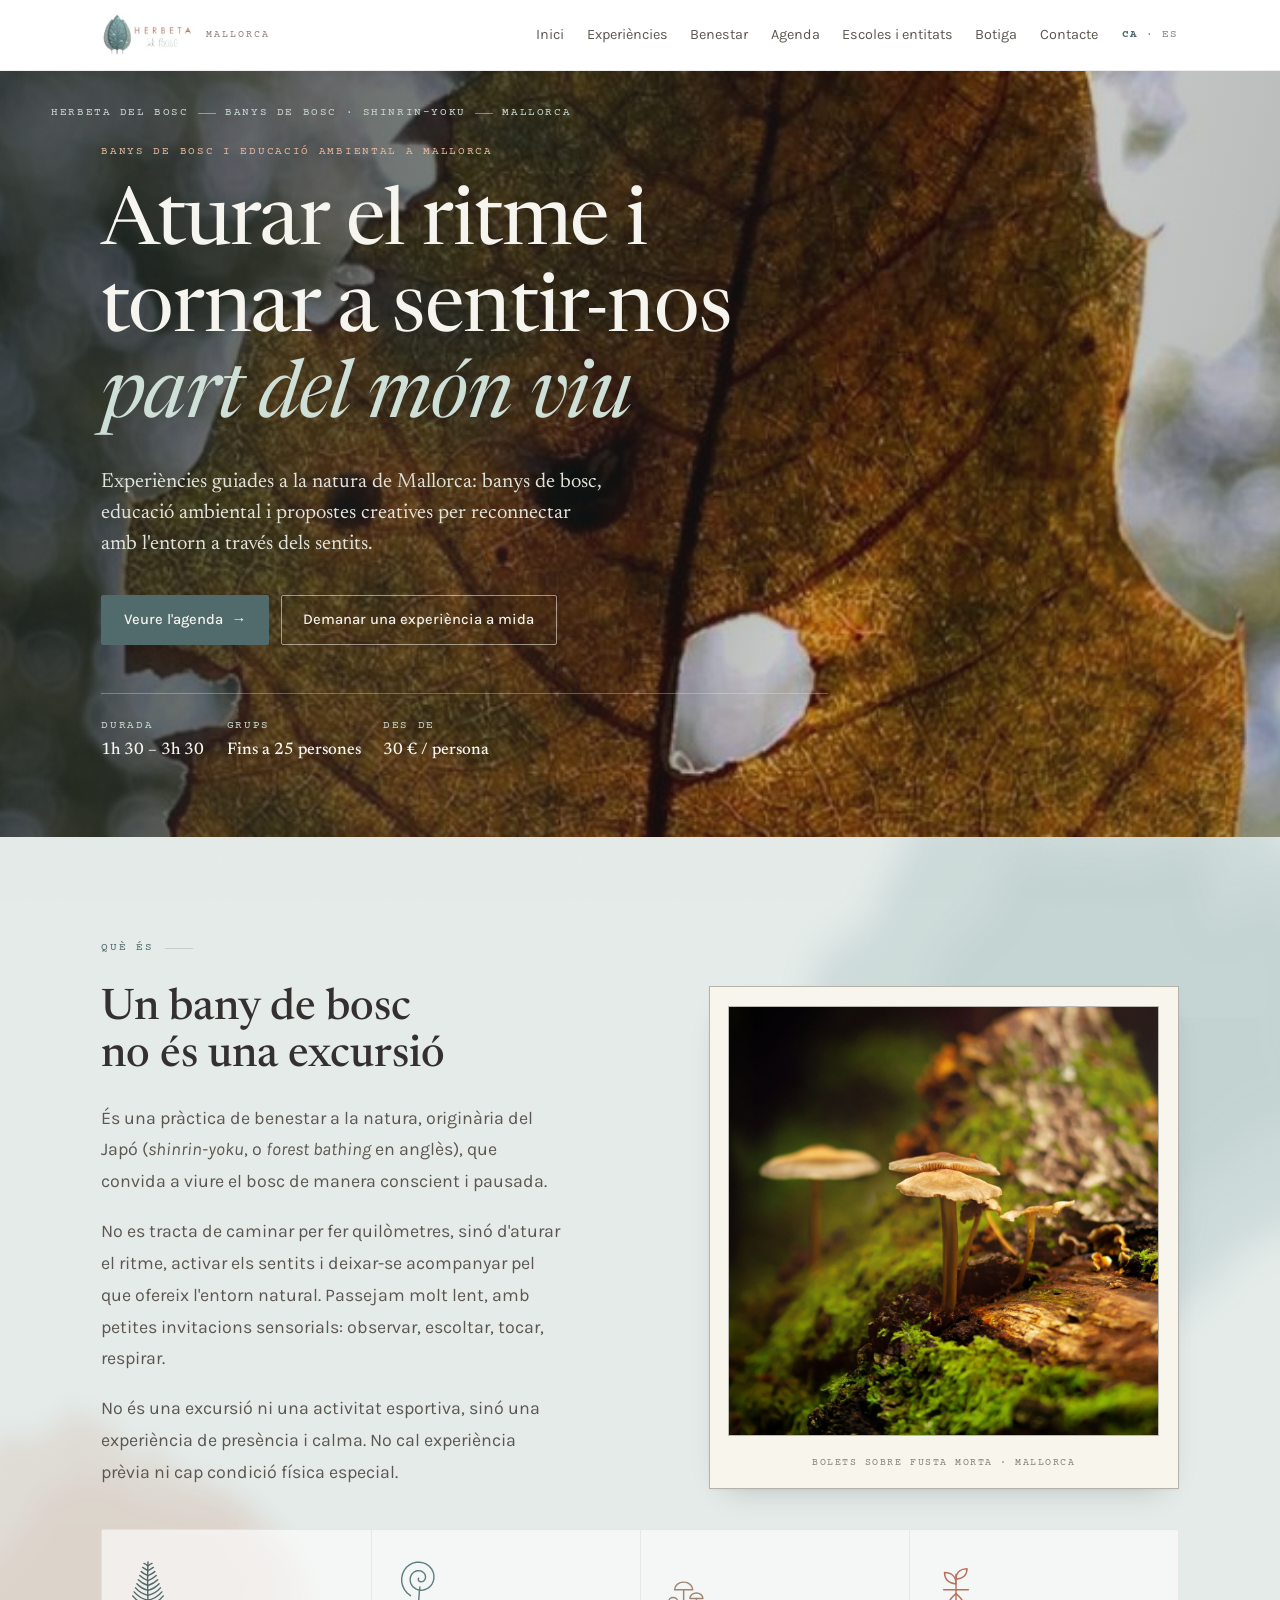
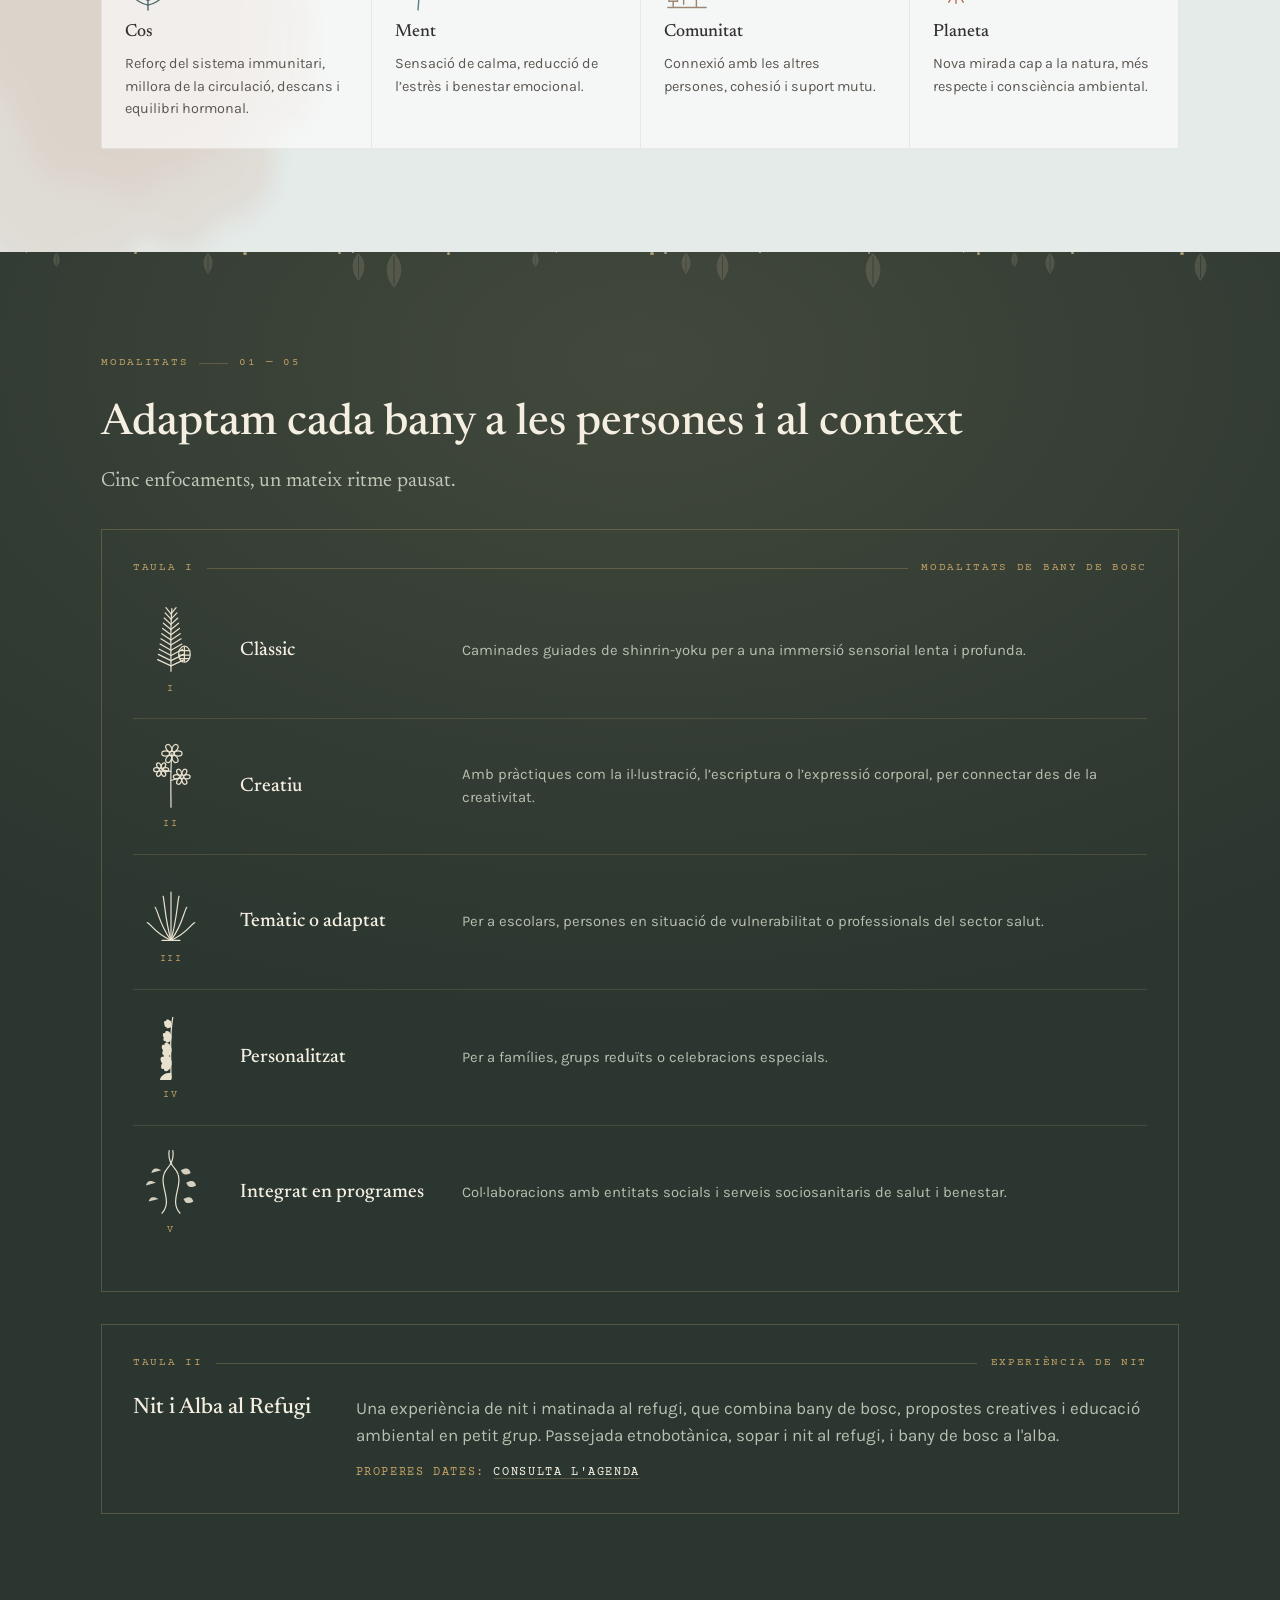
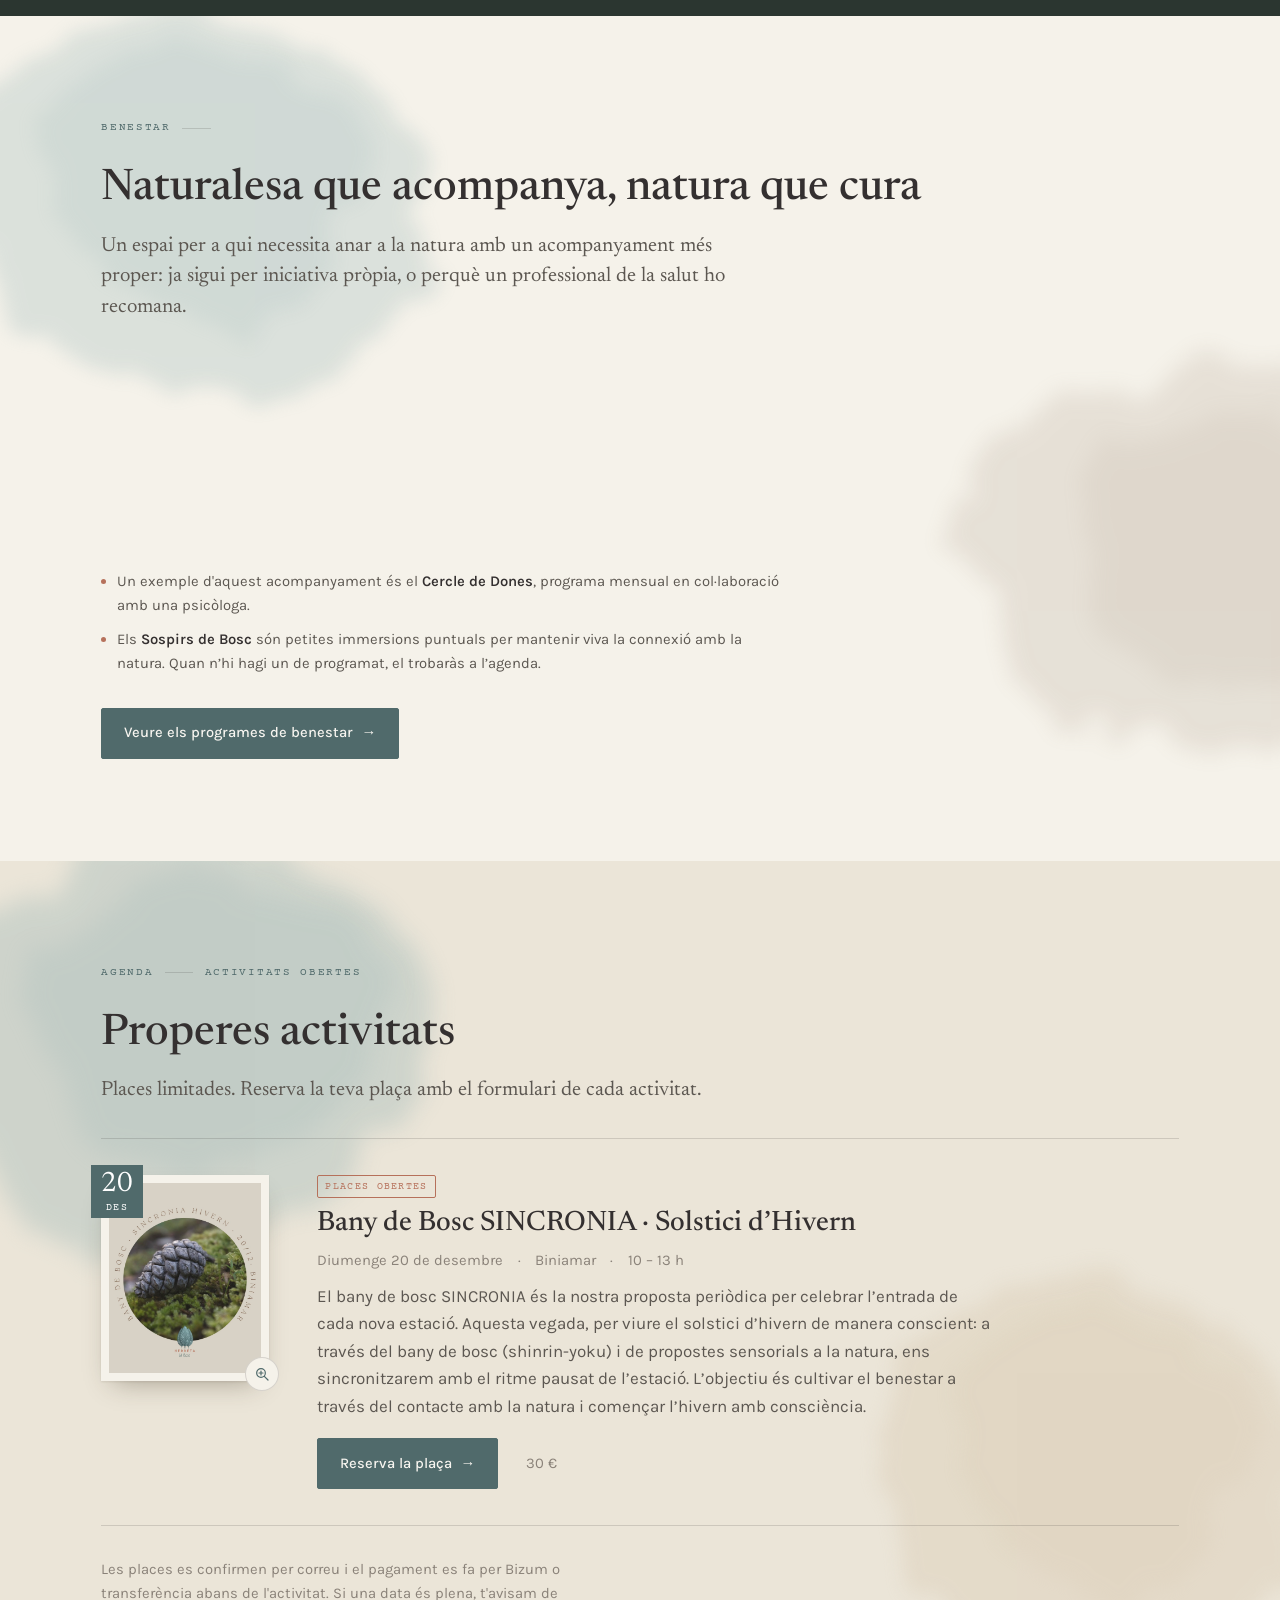
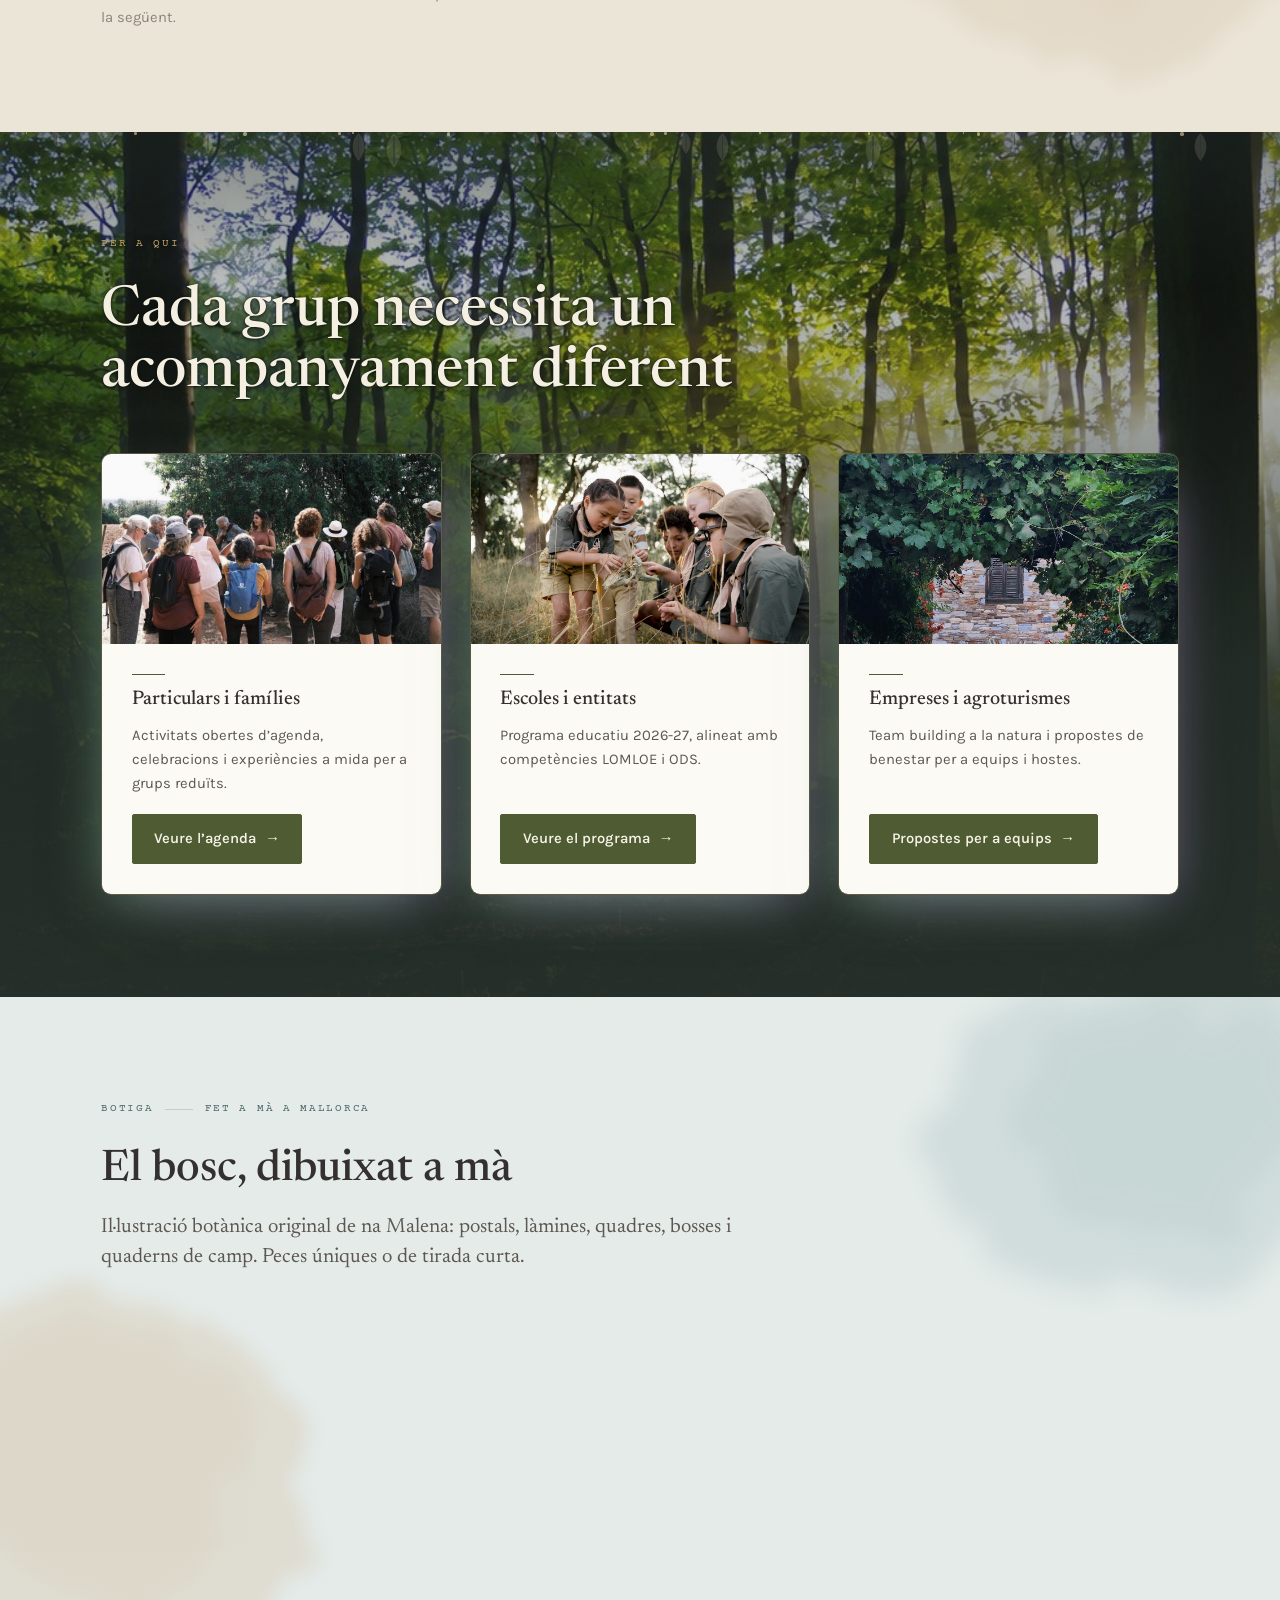
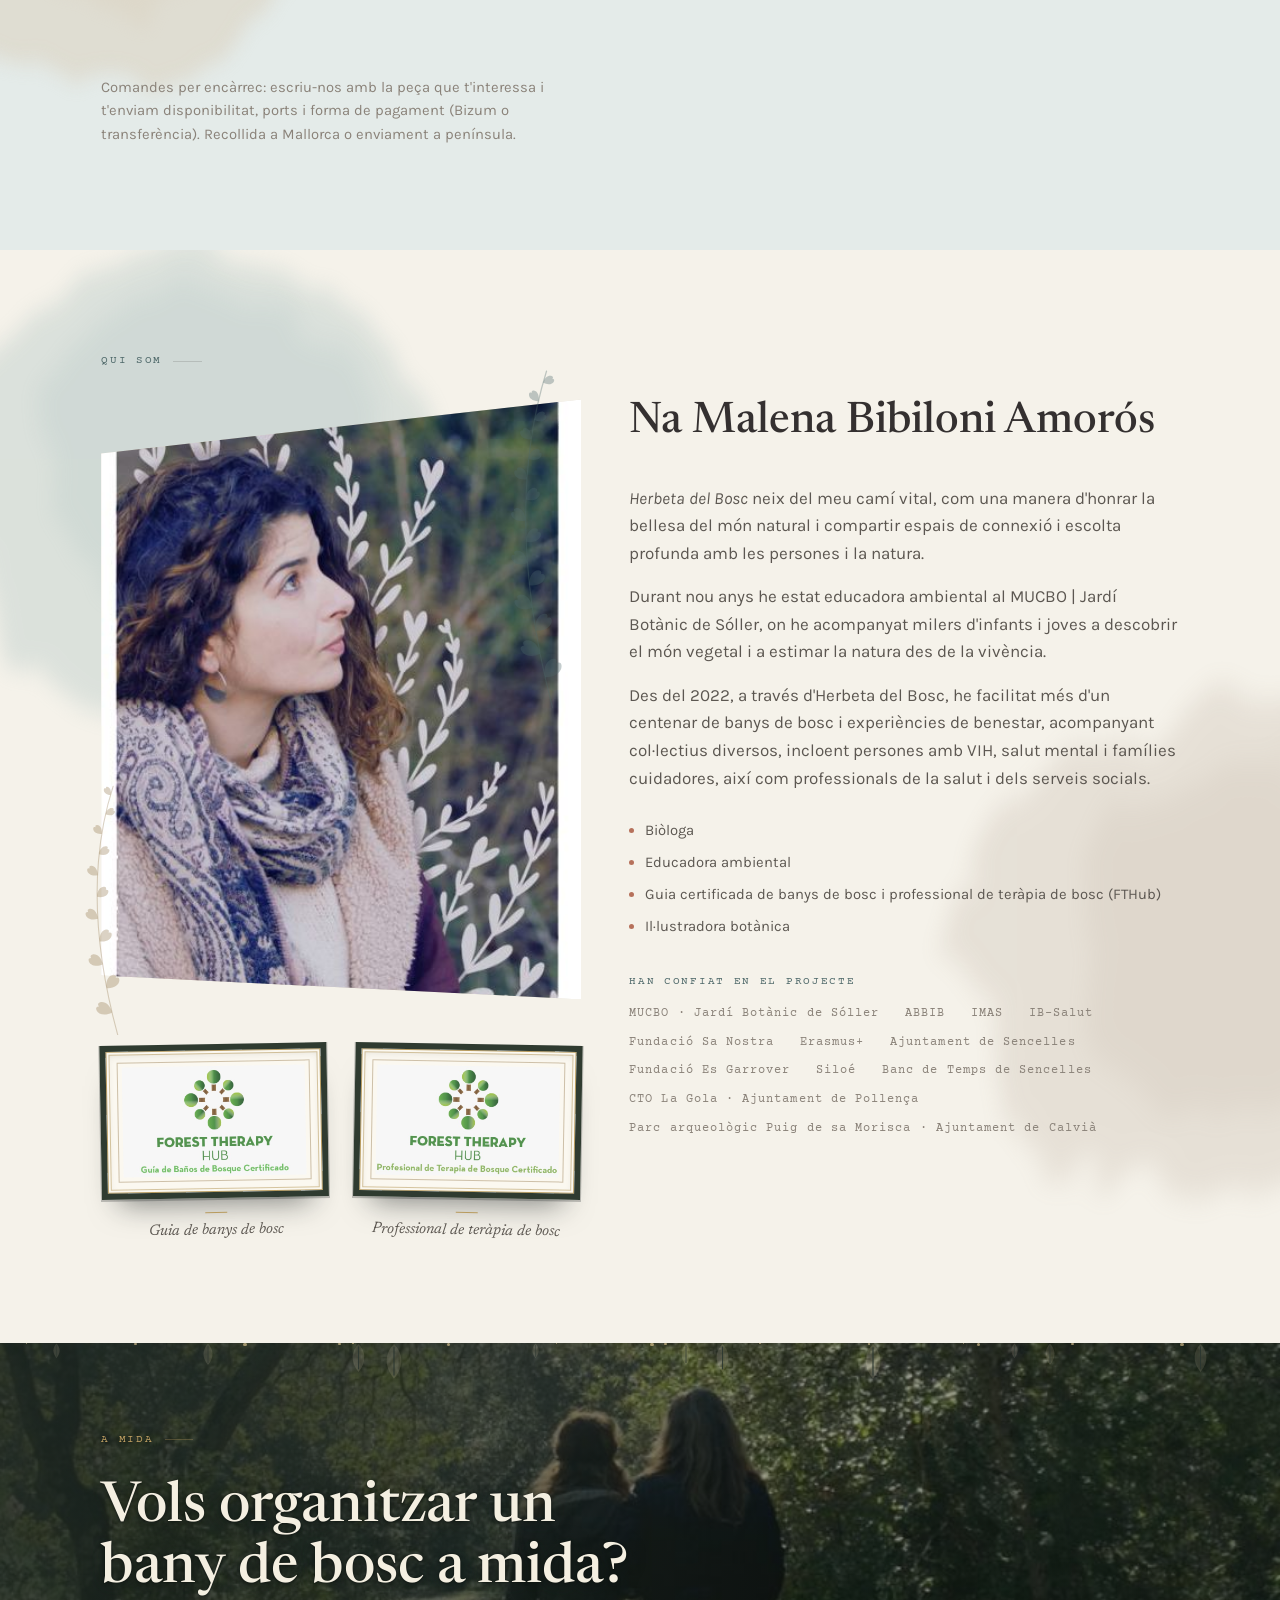
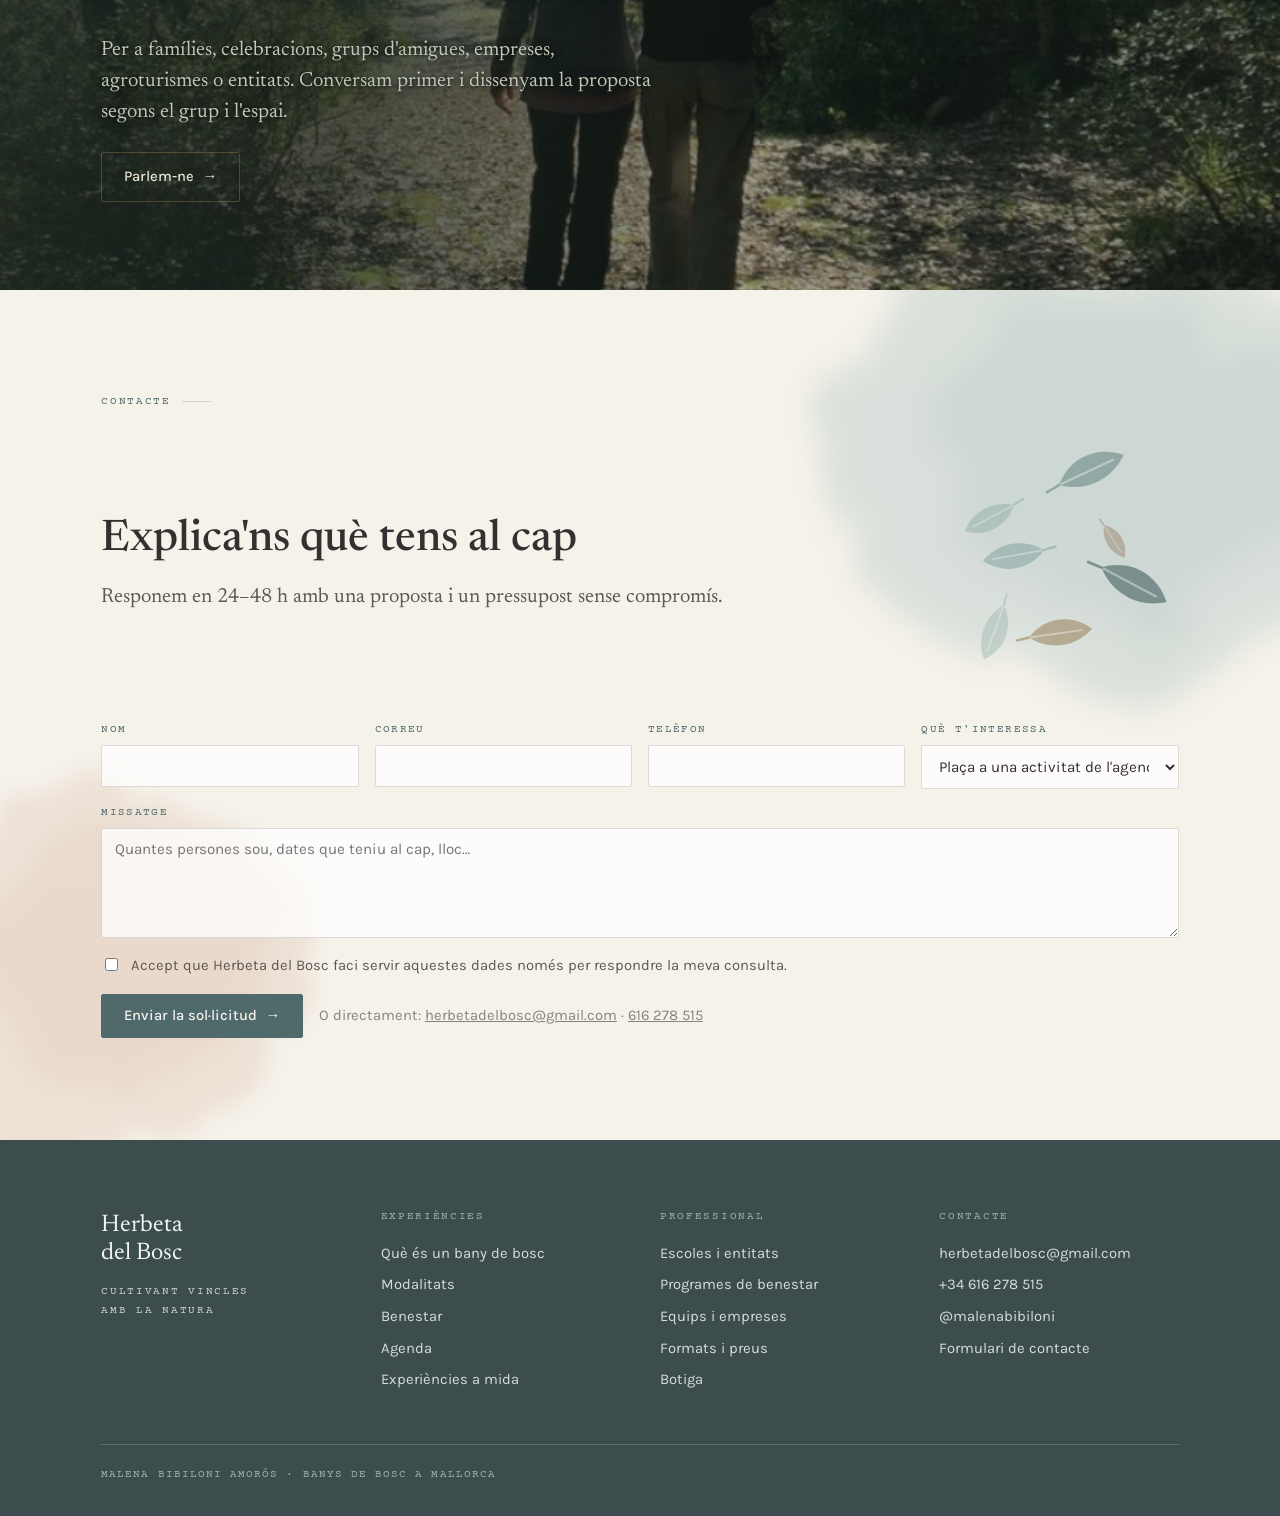
==== commit 3fc7086b: "Agenda: SINCRONIA de solstici d'hivern; fora els Sospirs i la Nit i Alba Co-Authored-By: Claude Opus" ====
--- a/index.html
+++ b/index.html
@@ -308,7 +308,7 @@
         </div>
         <ul class="benestar__notes">
           <li><span>Un exemple d'aquest acompanyament és el <strong>Cercle de Dones</strong>, programa mensual en col·laboració amb una psicòloga.</span></li>
-          <li><span>Vols convertir la connexió amb la natura en un hàbit? Els <strong>Sospirs de Bosc</strong> són petites immersions setmanals entre setmana per mantenir-lo viu.</span></li>
+          <li><span>Els <strong>Sospirs de Bosc</strong> són petites immersions puntuals per mantenir viva la connexió amb la natura. Quan n’hi hagi un de programat, el trobaràs a l’agenda.</span></li>
         </ul>
         <!-- Pendent: barra de dades i imatge de la secció -->
         <a class="btn" href="#benestar" data-nav="benestar">Veure els programes de benestar <span class="btn__arrow">→</span></a>
@@ -1208,24 +1208,11 @@
      cartell (opcional): imatge del cartell. form (opcional): sense, la
      reserva va al formulari de contacte. */
   var agenda=[
-    {cada:'setmana',freq:'4 sessions al mes',t:'Sospirs de Bosc',
-     meta:['Sencelles i voltants','Sessions de 90 minuts','Setmanes alternes de dematí i d’horabaixa'],
-     desc:'Petites immersions de 90 minuts per reconnectar amb el silenci, amb la natura i amb tu. Cada mes, quatre sessions en espais naturals de Sencelles i voltants. Cada sessió és única i independent, així que pots venir a la que et vagi millor.',
-     sessions:[
-       {data:'2026-10-21',hora:'17 – 18.30 h',lloc:'Son Boi'},
-       {data:'2026-10-29',hora:'9.30 – 11 h',lloc:'Cas Menescal'},
-       {data:'2026-11-02',hora:'9.30 – 11 h',lloc:'Son Boi'},
-       {data:'2026-11-10',hora:'17 – 18.30 h',lloc:'Cas Menescal'},
-       {data:'2026-11-18',hora:'9.30 – 11.30 h',lloc:'Cas Menescal',
-        extra:'Especial · amb breathwork de Mercè Palou · 2 hores · 25 €'},
-       {data:'2026-11-27',hora:'17 – 18.30 h',lloc:'Cas Canar'}],
-     price:'15 €',state:'places',
-     cartell:'assets/img/cartell-sospirs-de-bosc.jpg'},
-    {data:'2026-11-21',fins:'2026-11-22',t:'Nit i Alba al Refugi',
-     meta:['Refugi del Castell d’Alaró'],
-     desc:'Repetim la nit a la muntanya, aquesta vegada en cap de setmana: pujada amb passejada etnobotànica, sopar al refugi i bany de bosc a l’alba. I hi afegim una novetat: un taller de Diari de Natura per aprofitar les hores de nit.',
-     price:'Adults 95 € · infants 55 €',state:'limitades',
-     cartell:'assets/img/cartell-nit-alba-2026-11.jpg'}
+    {data:'2026-12-20',t:'Bany de Bosc SINCRONIA · Solstici d’Hivern',
+     meta:['Biniamar','10 – 13 h'],
+     desc:'El bany de bosc SINCRONIA és la nostra proposta periòdica per celebrar l’entrada de cada nova estació. Aquesta vegada, per viure el solstici d’hivern de manera conscient: a través del bany de bosc (shinrin-yoku) i de propostes sensorials a la natura, ens sincronitzarem amb el ritme pausat de l’estació. L’objectiu és cultivar el benestar a través del contacte amb la natura i començar l’hivern amb consciència.',
+     price:'30 €',state:'places',
+     cartell:'assets/img/cartell-sincronia-hivern-2026-12.jpg'}
   ];
   var MESOS=['gener','febrer','març','abril','maig','juny','juliol','agost','setembre','octubre','novembre','desembre'];
   var MESOS_CURT=['gen','febr','març','abr','maig','juny','jul','ag','set','oct','nov','des'];
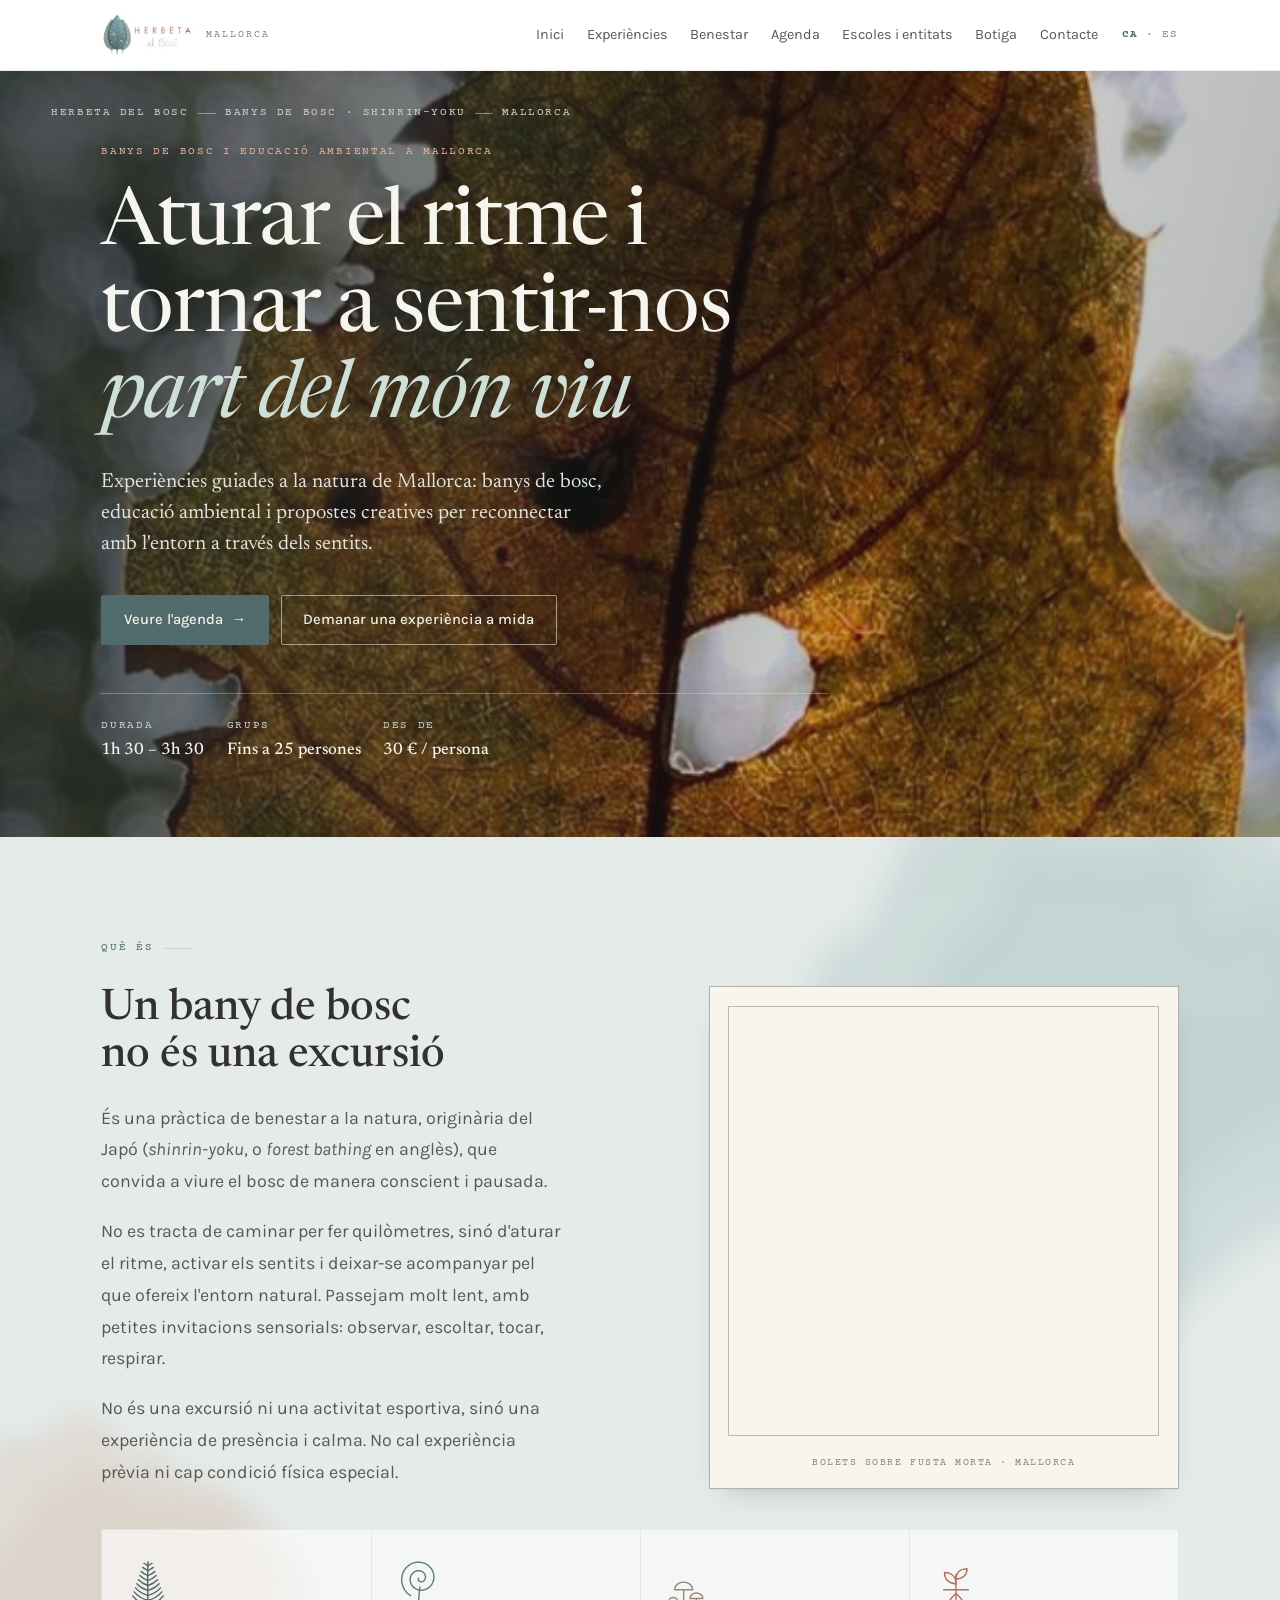
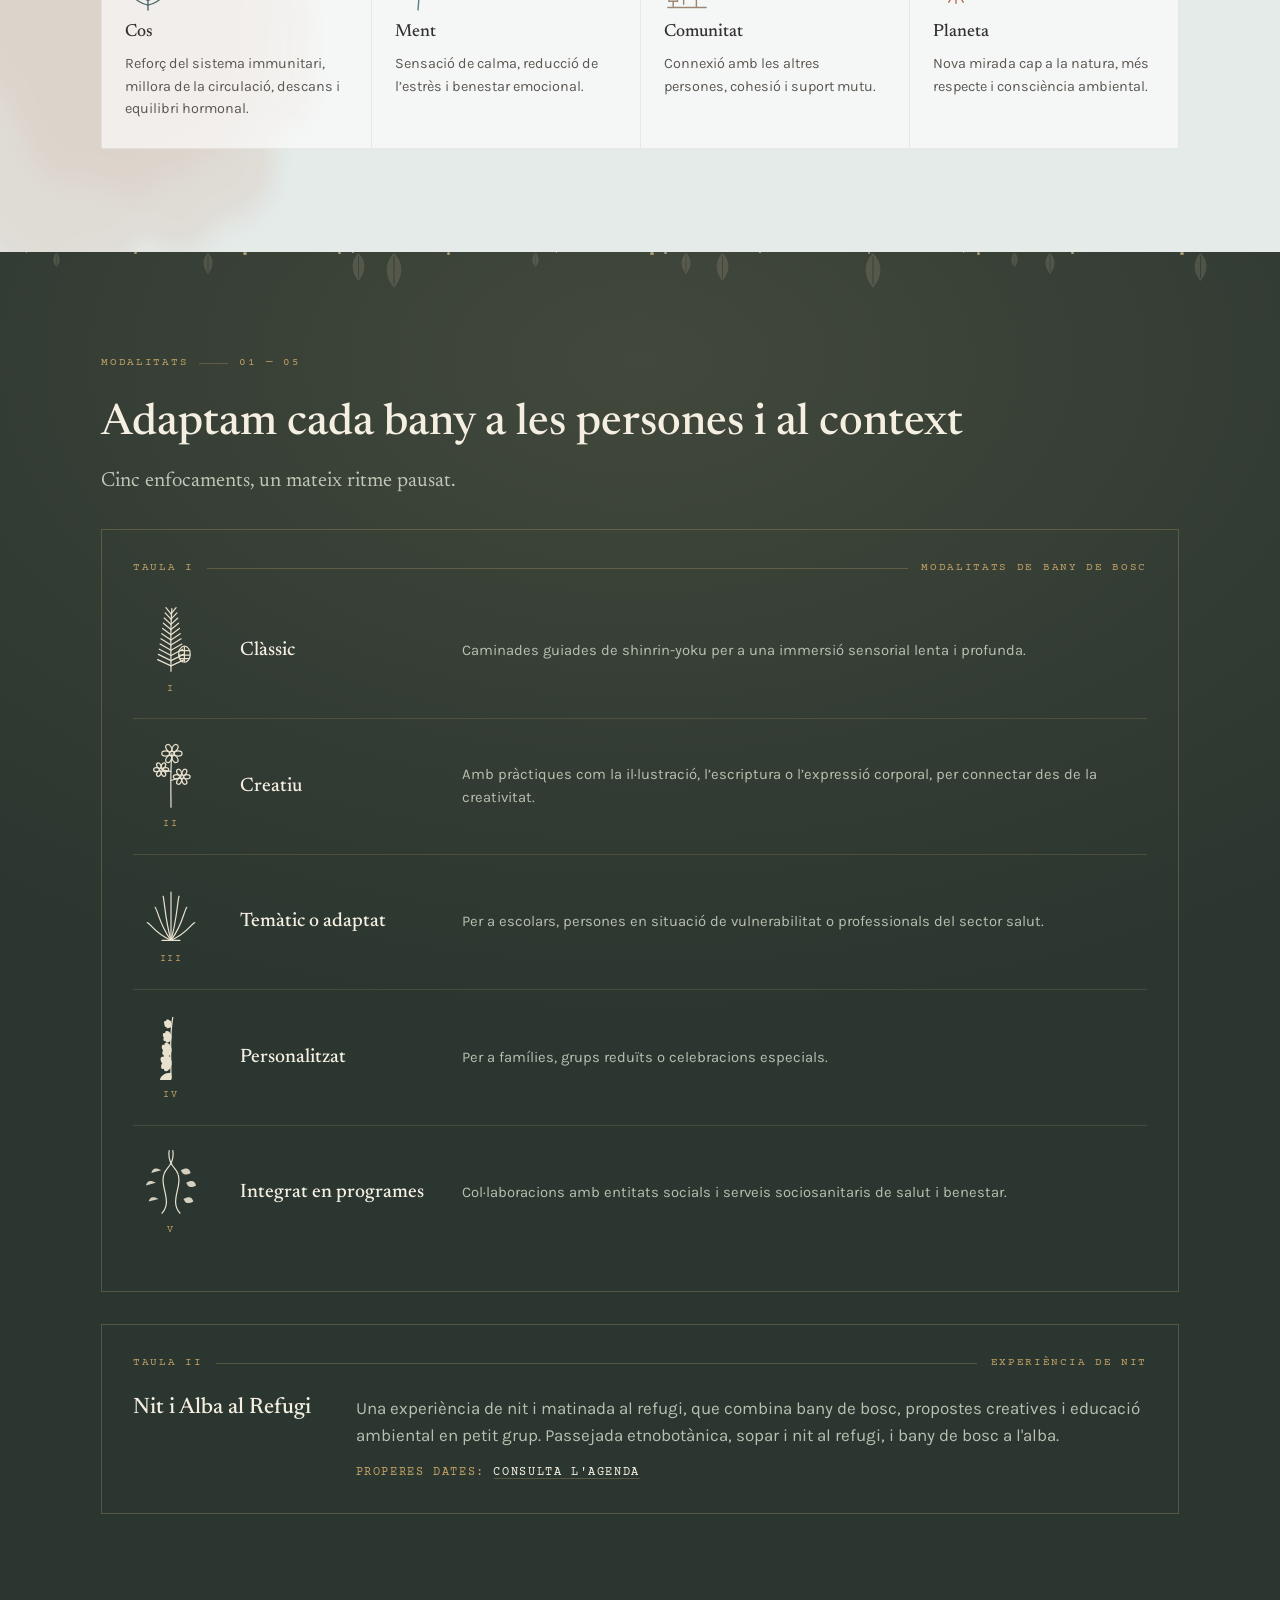
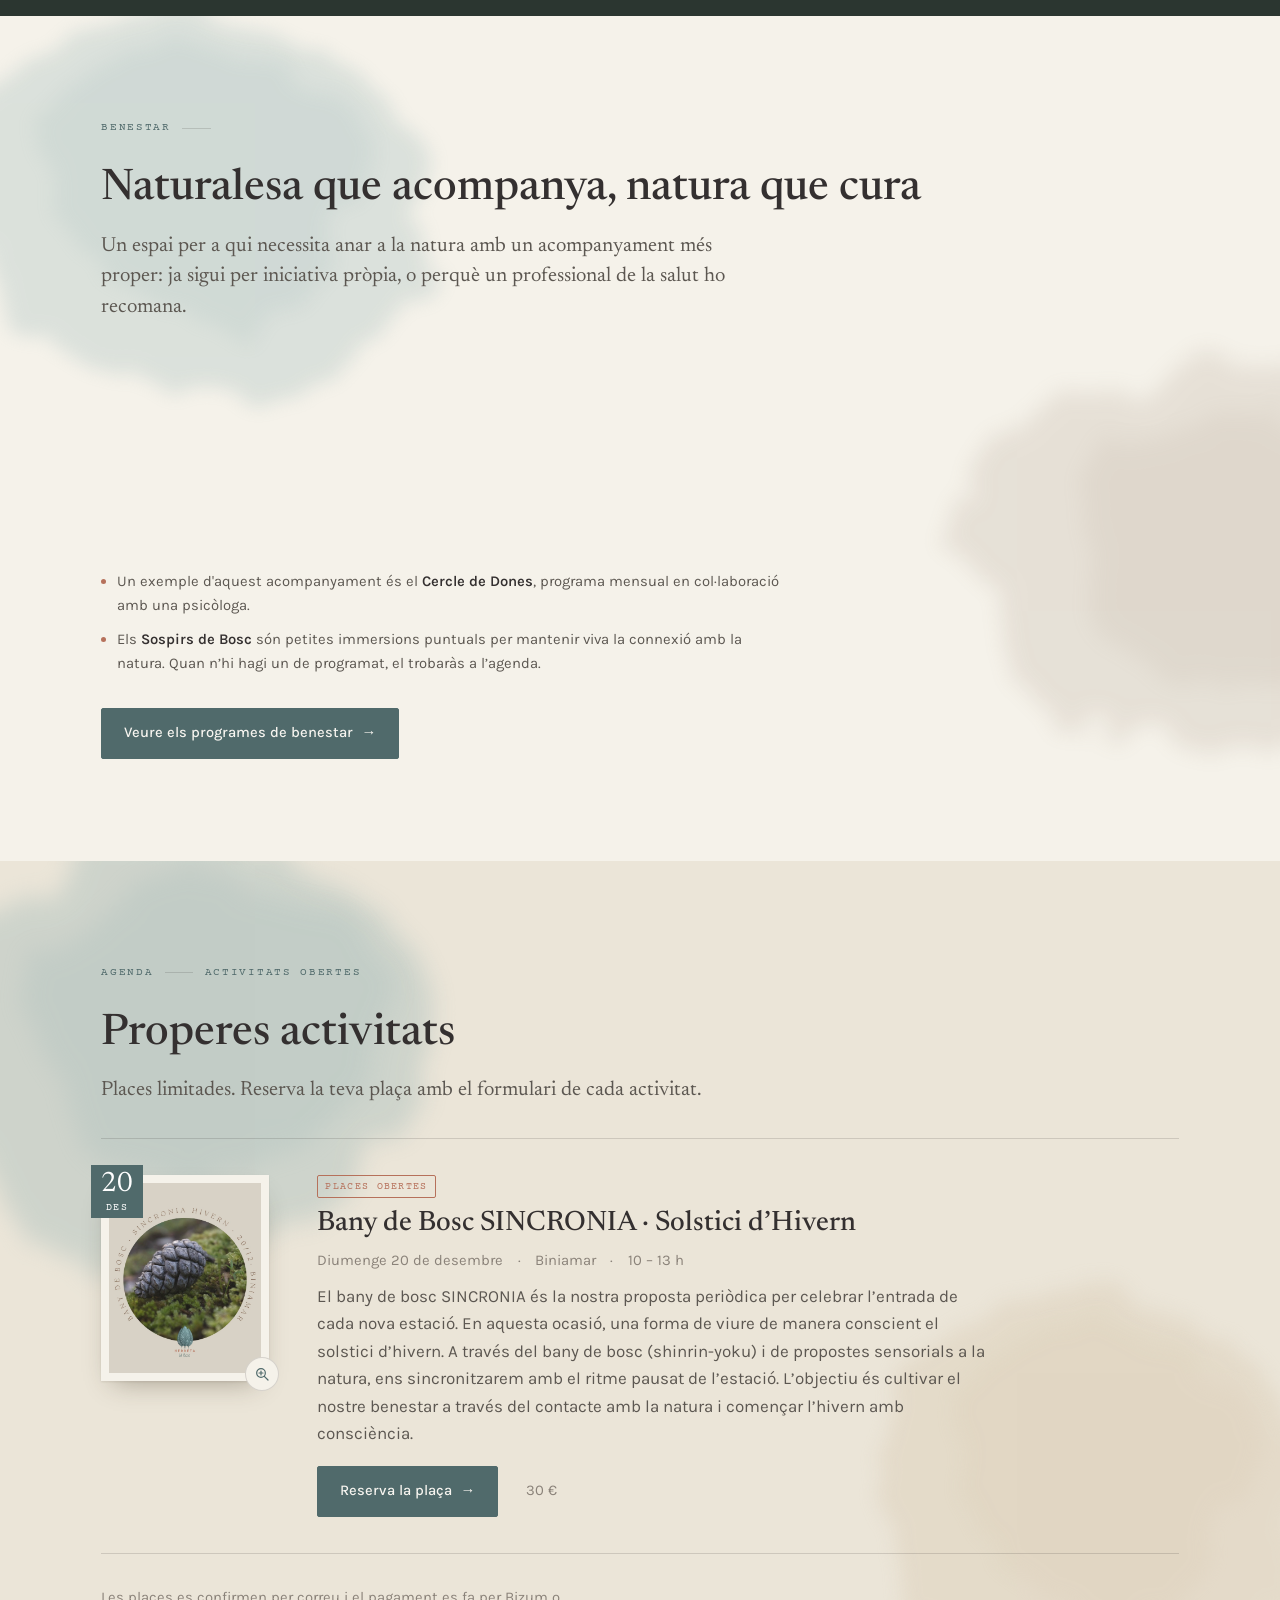
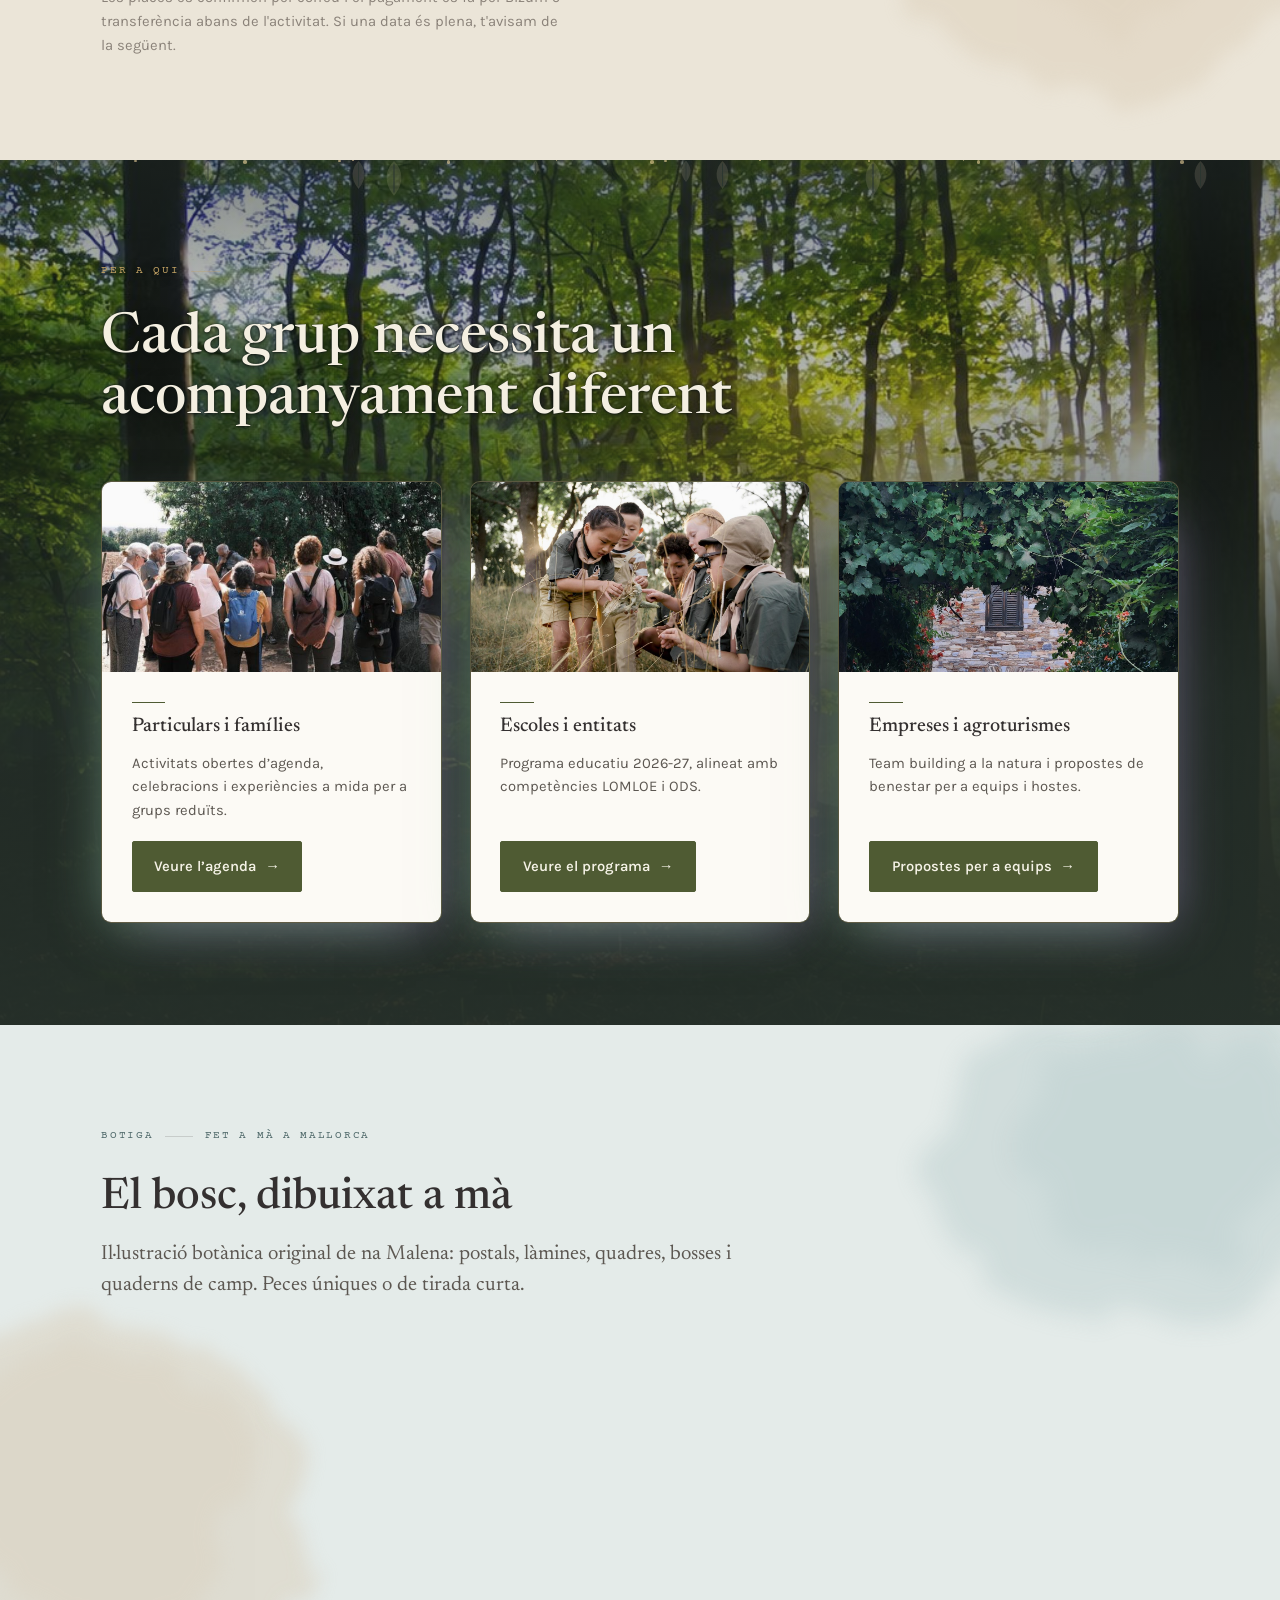
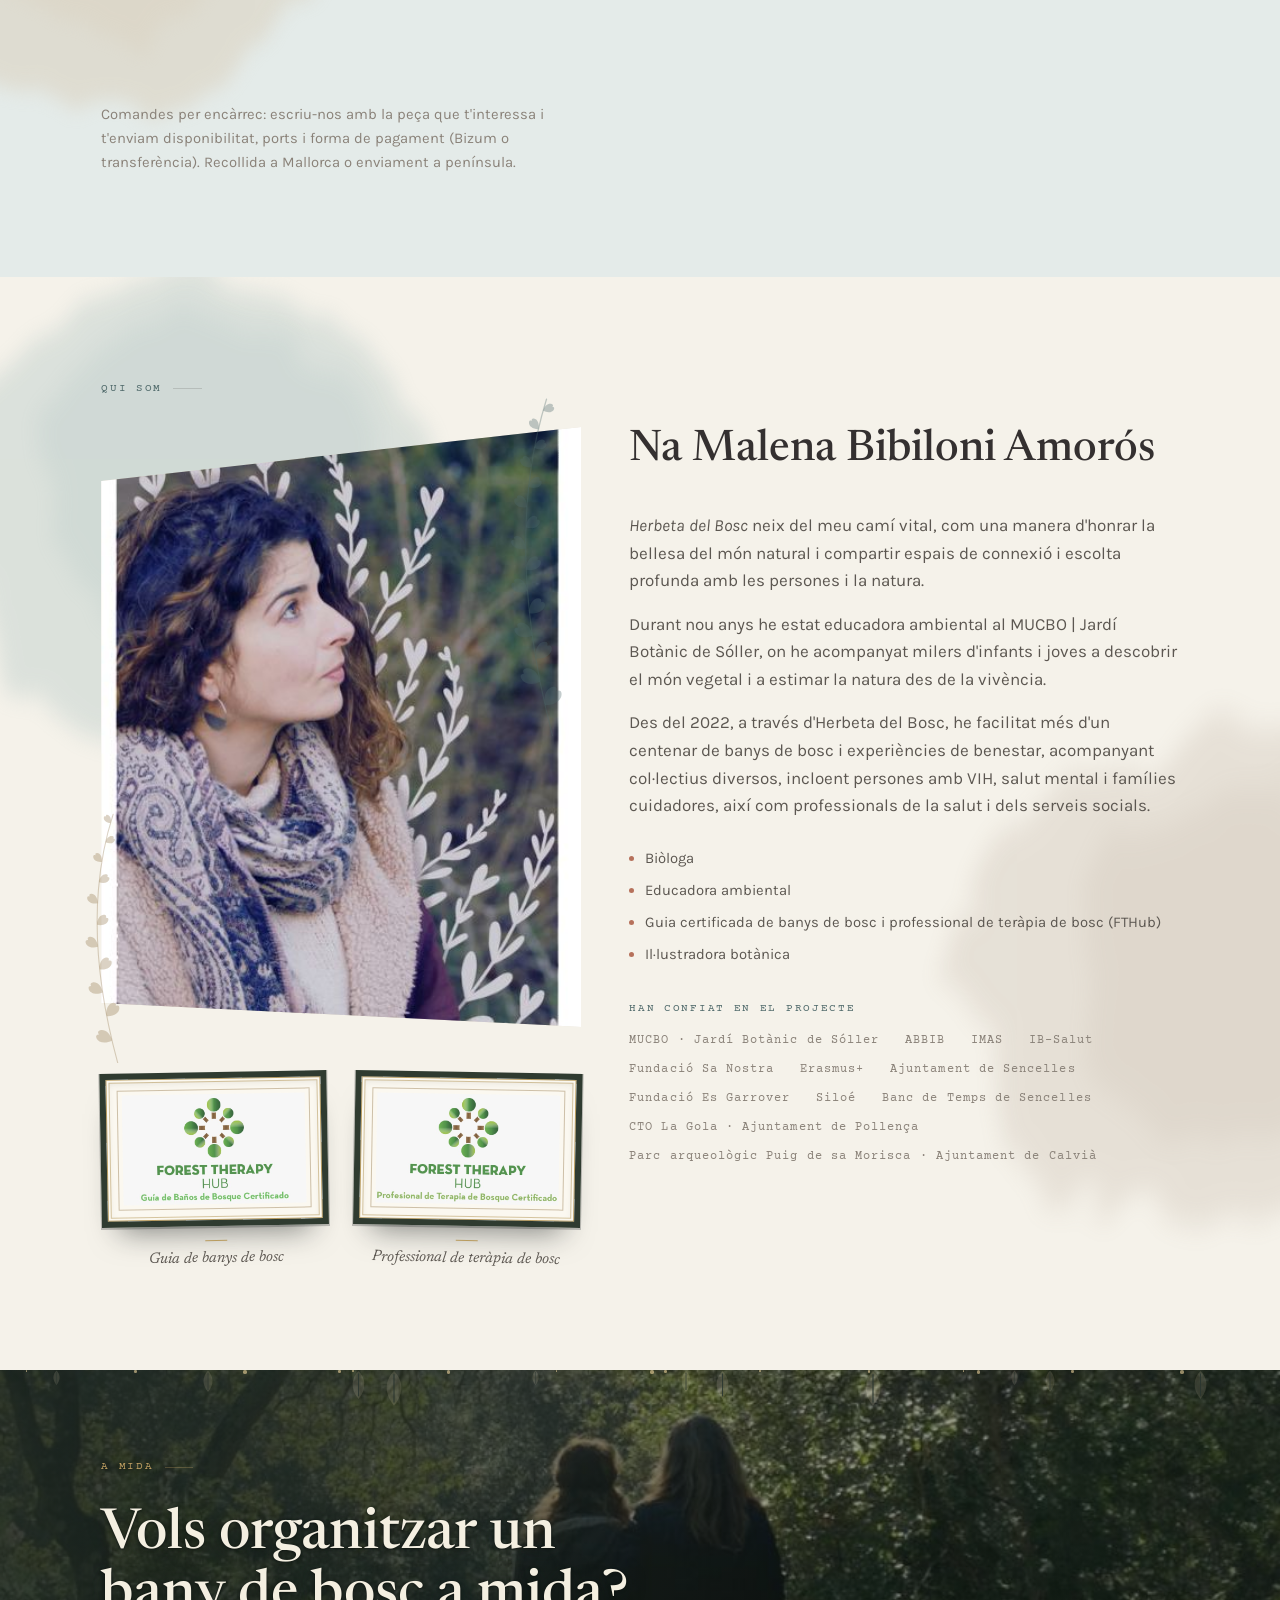
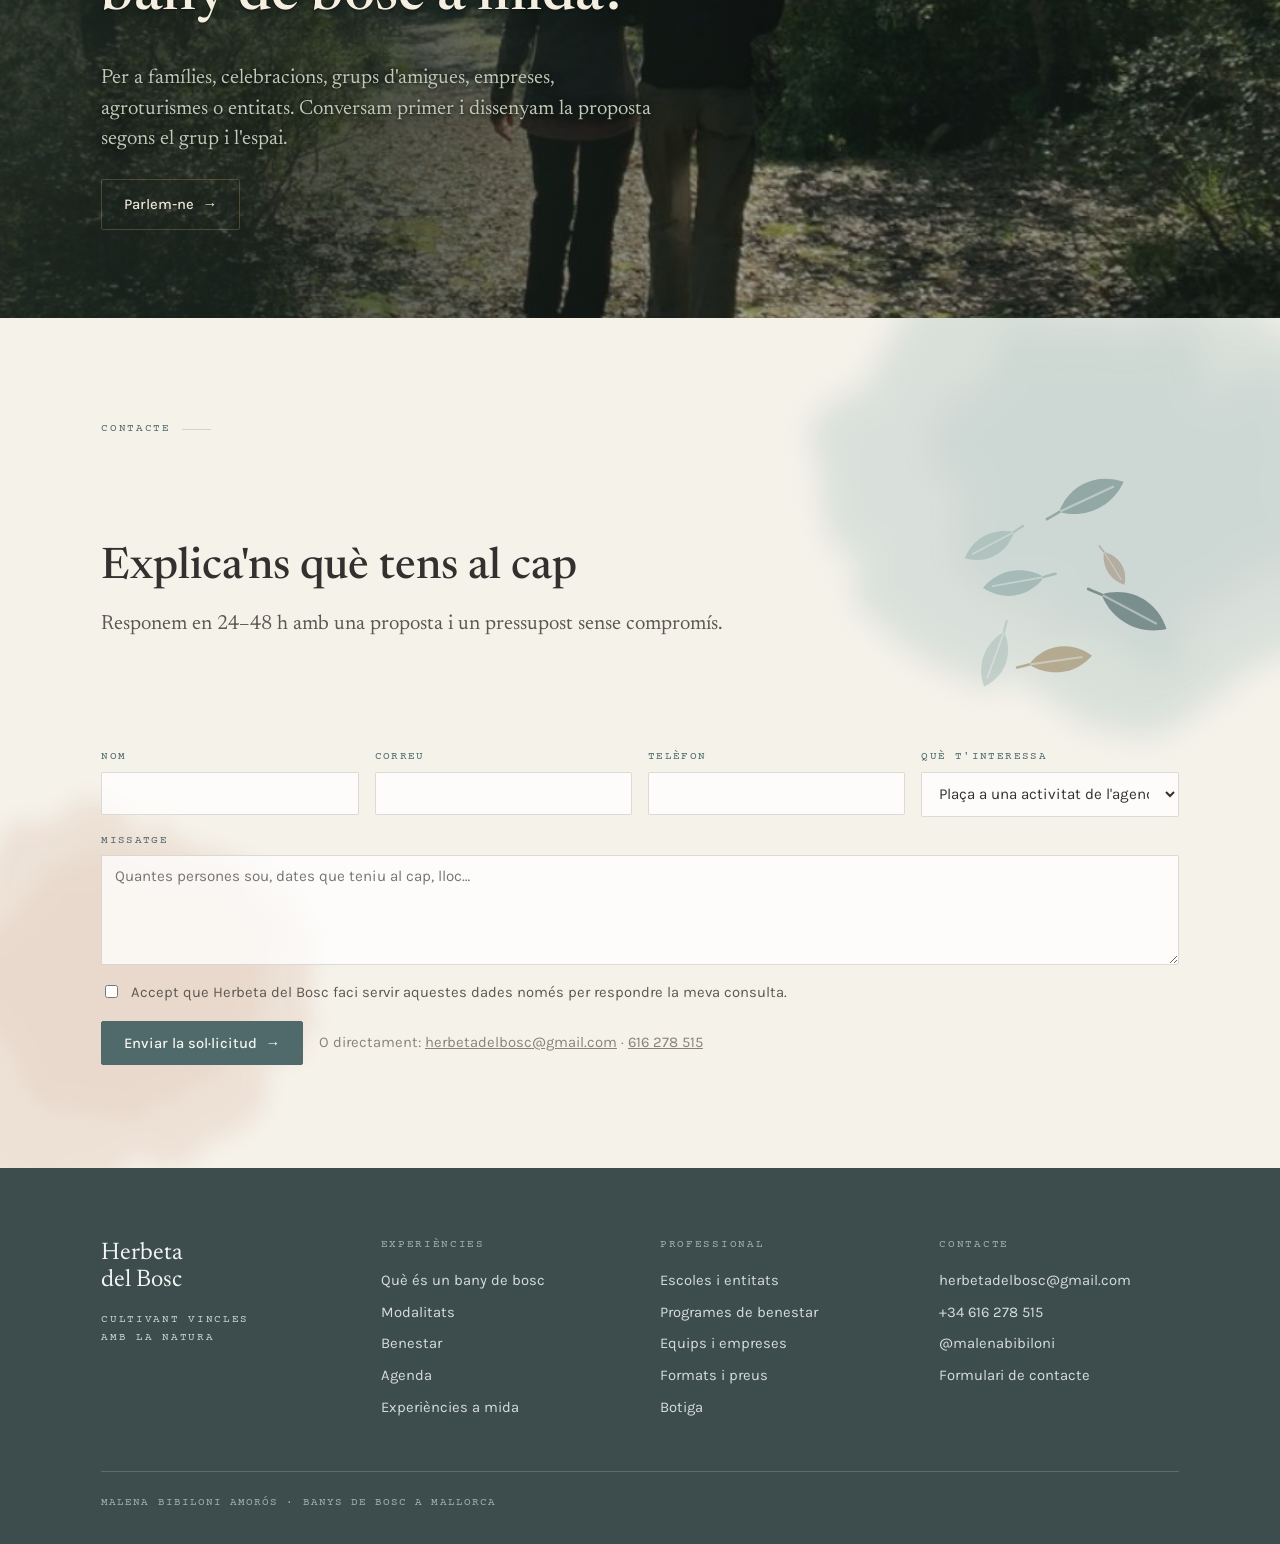
==== commit 7fefa579: "SINCRONIA: frases de la Malen tal com les va escriure Co-Authored-By: Claude Opus 5.5 <noreply@anthr" ====
--- a/index.html
+++ b/index.html
@@ -1210,7 +1210,7 @@
   var agenda=[
     {data:'2026-12-20',t:'Bany de Bosc SINCRONIA · Solstici d’Hivern',
      meta:['Biniamar','10 – 13 h'],
-     desc:'El bany de bosc SINCRONIA és la nostra proposta periòdica per celebrar l’entrada de cada nova estació. Aquesta vegada, per viure el solstici d’hivern de manera conscient: a través del bany de bosc (shinrin-yoku) i de propostes sensorials a la natura, ens sincronitzarem amb el ritme pausat de l’estació. L’objectiu és cultivar el benestar a través del contacte amb la natura i començar l’hivern amb consciència.',
+     desc:'El bany de bosc SINCRONIA és la nostra proposta periòdica per celebrar l’entrada de cada nova estació. En aquesta ocasió, una forma de viure de manera conscient el solstici d’hivern. A través del bany de bosc (shinrin-yoku) i de propostes sensorials a la natura, ens sincronitzarem amb el ritme pausat de l’estació. L’objectiu és cultivar el nostre benestar a través del contacte amb la natura i començar l’hivern amb consciència.',
      price:'30 €',state:'places',
      cartell:'assets/img/cartell-sincronia-hivern-2026-12.jpg'}
   ];
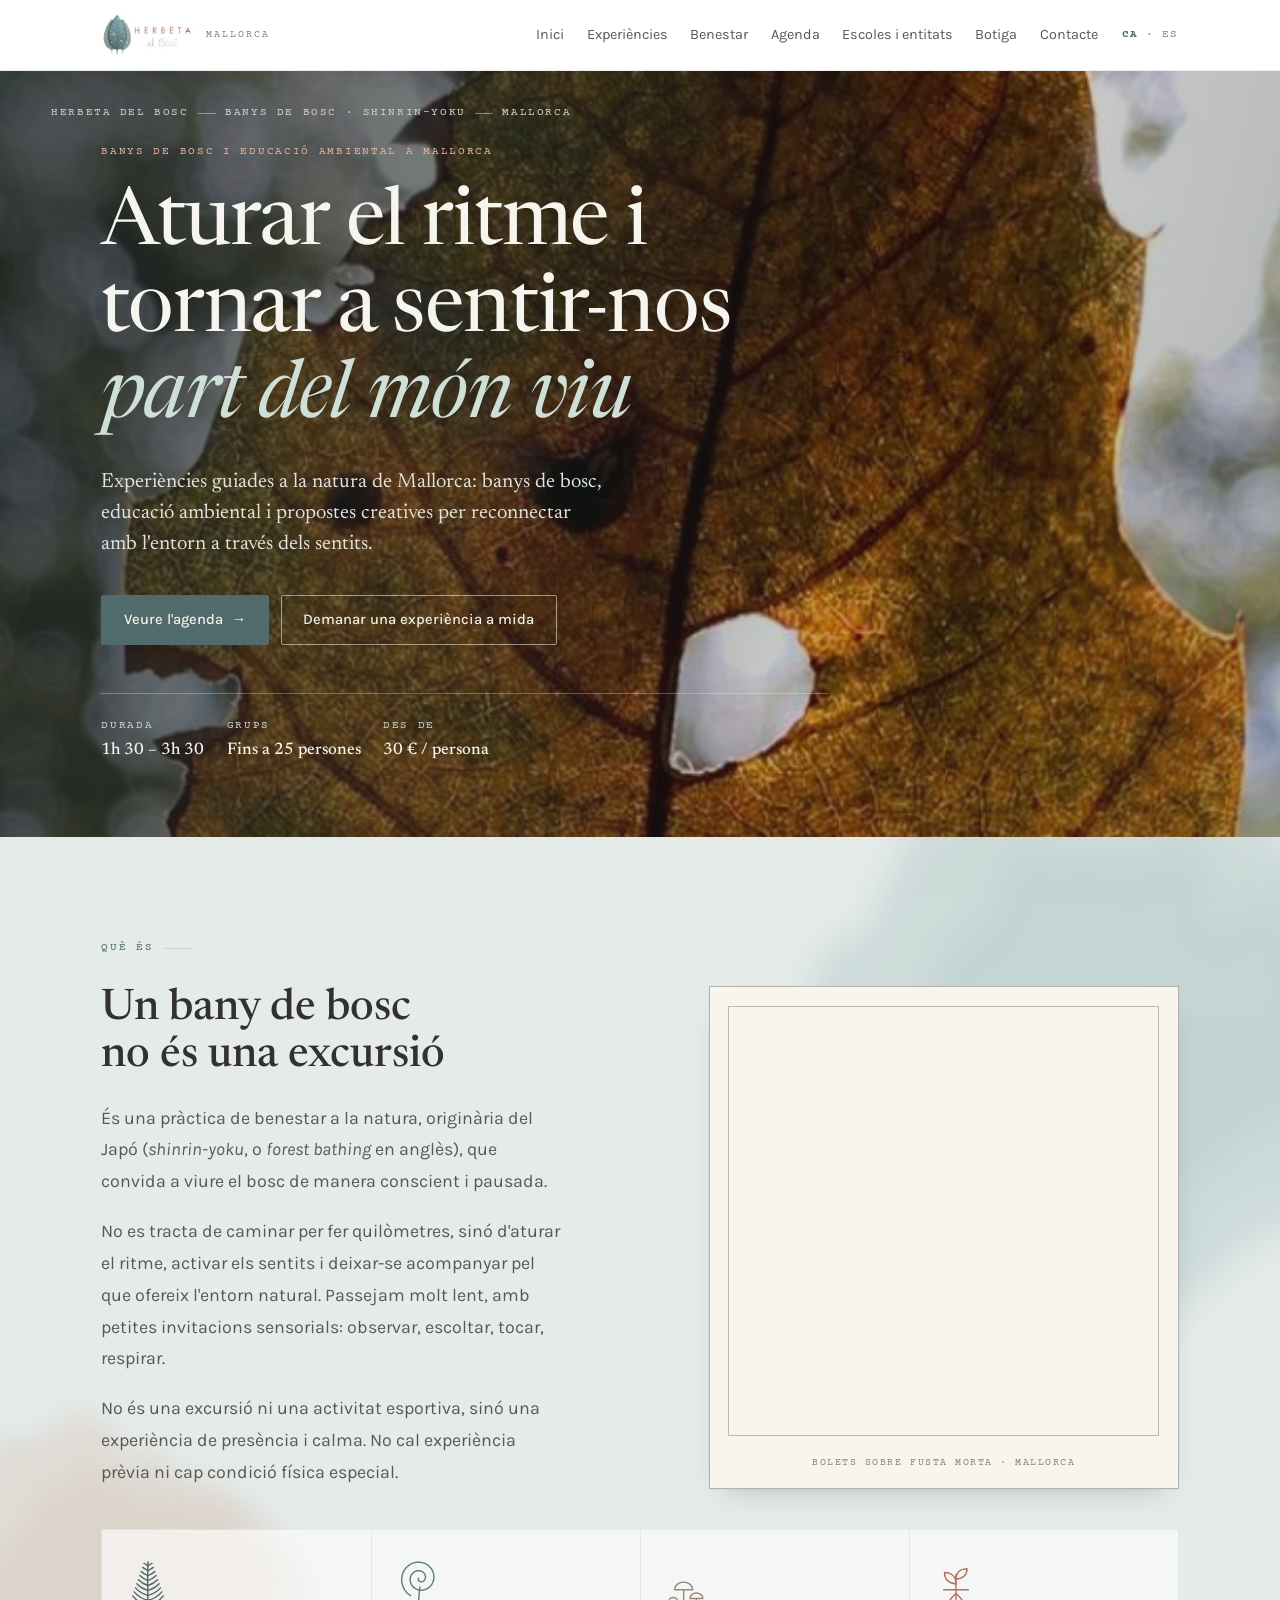
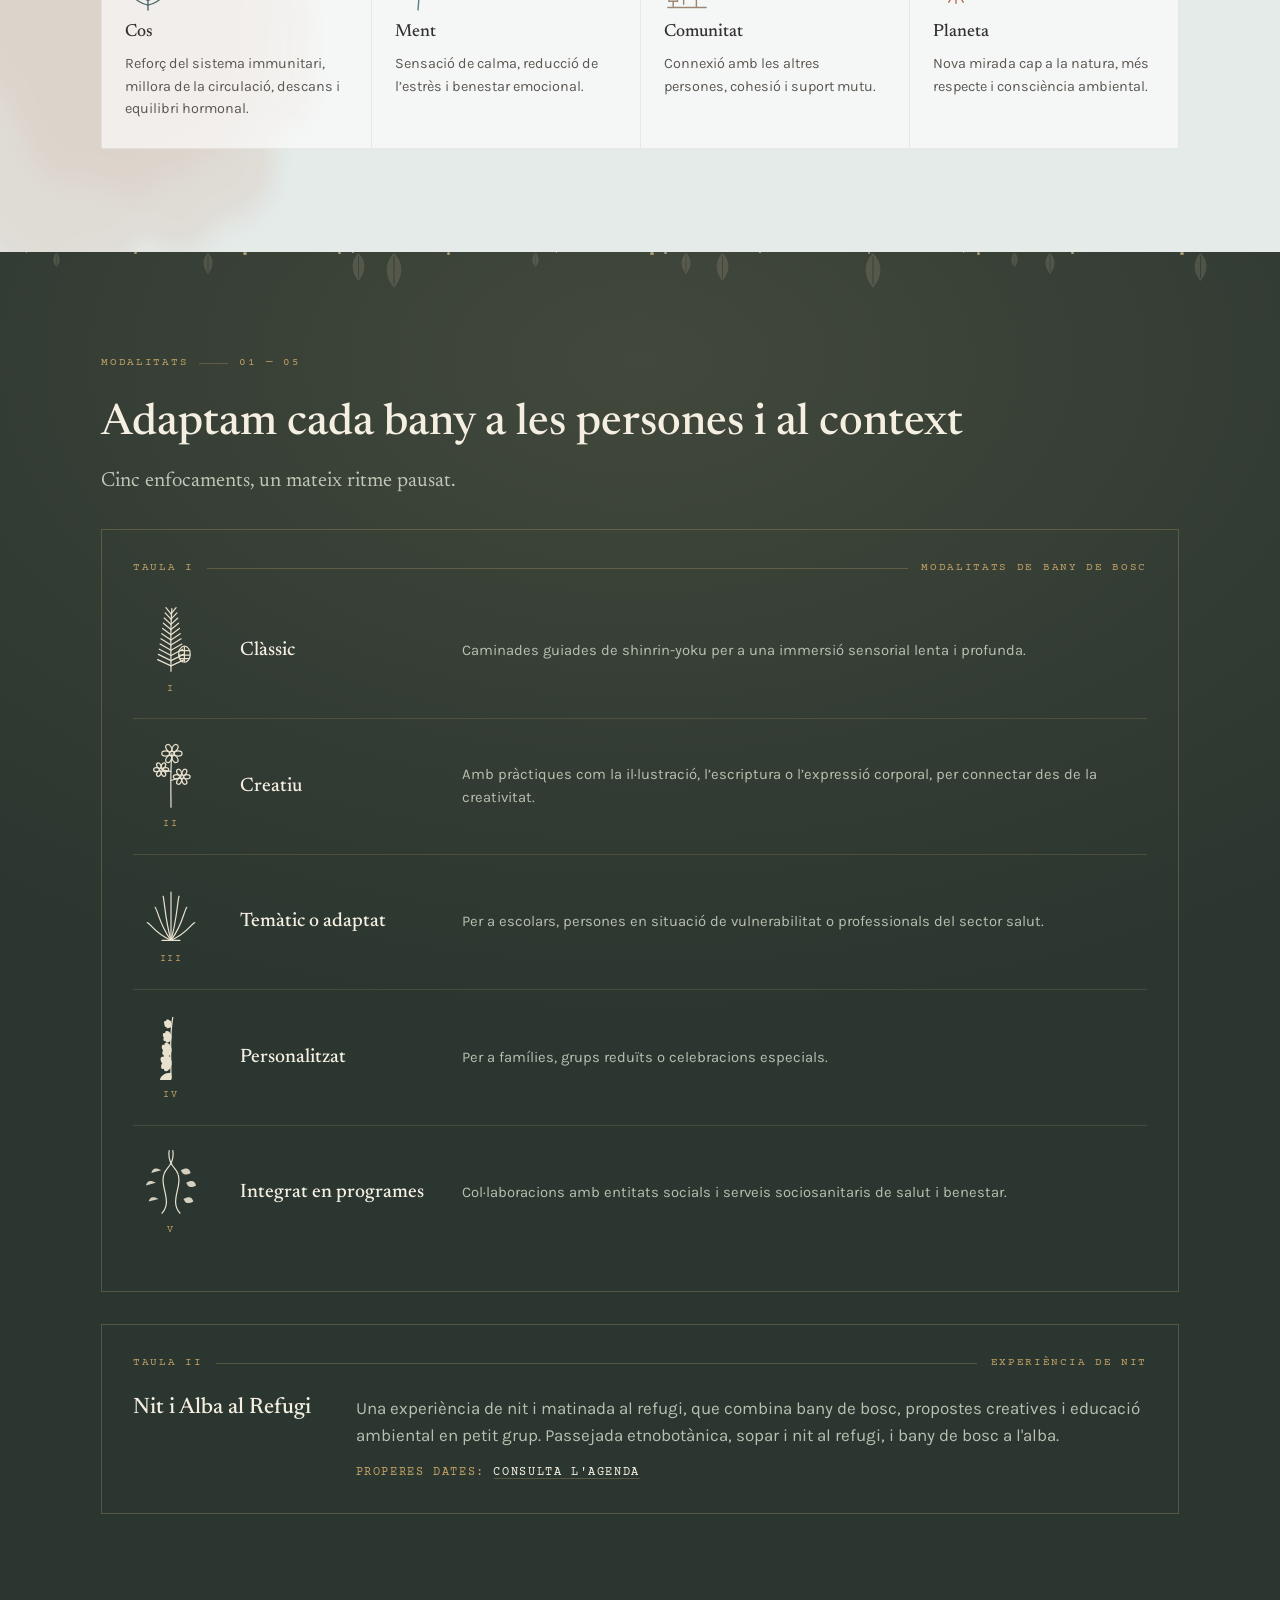
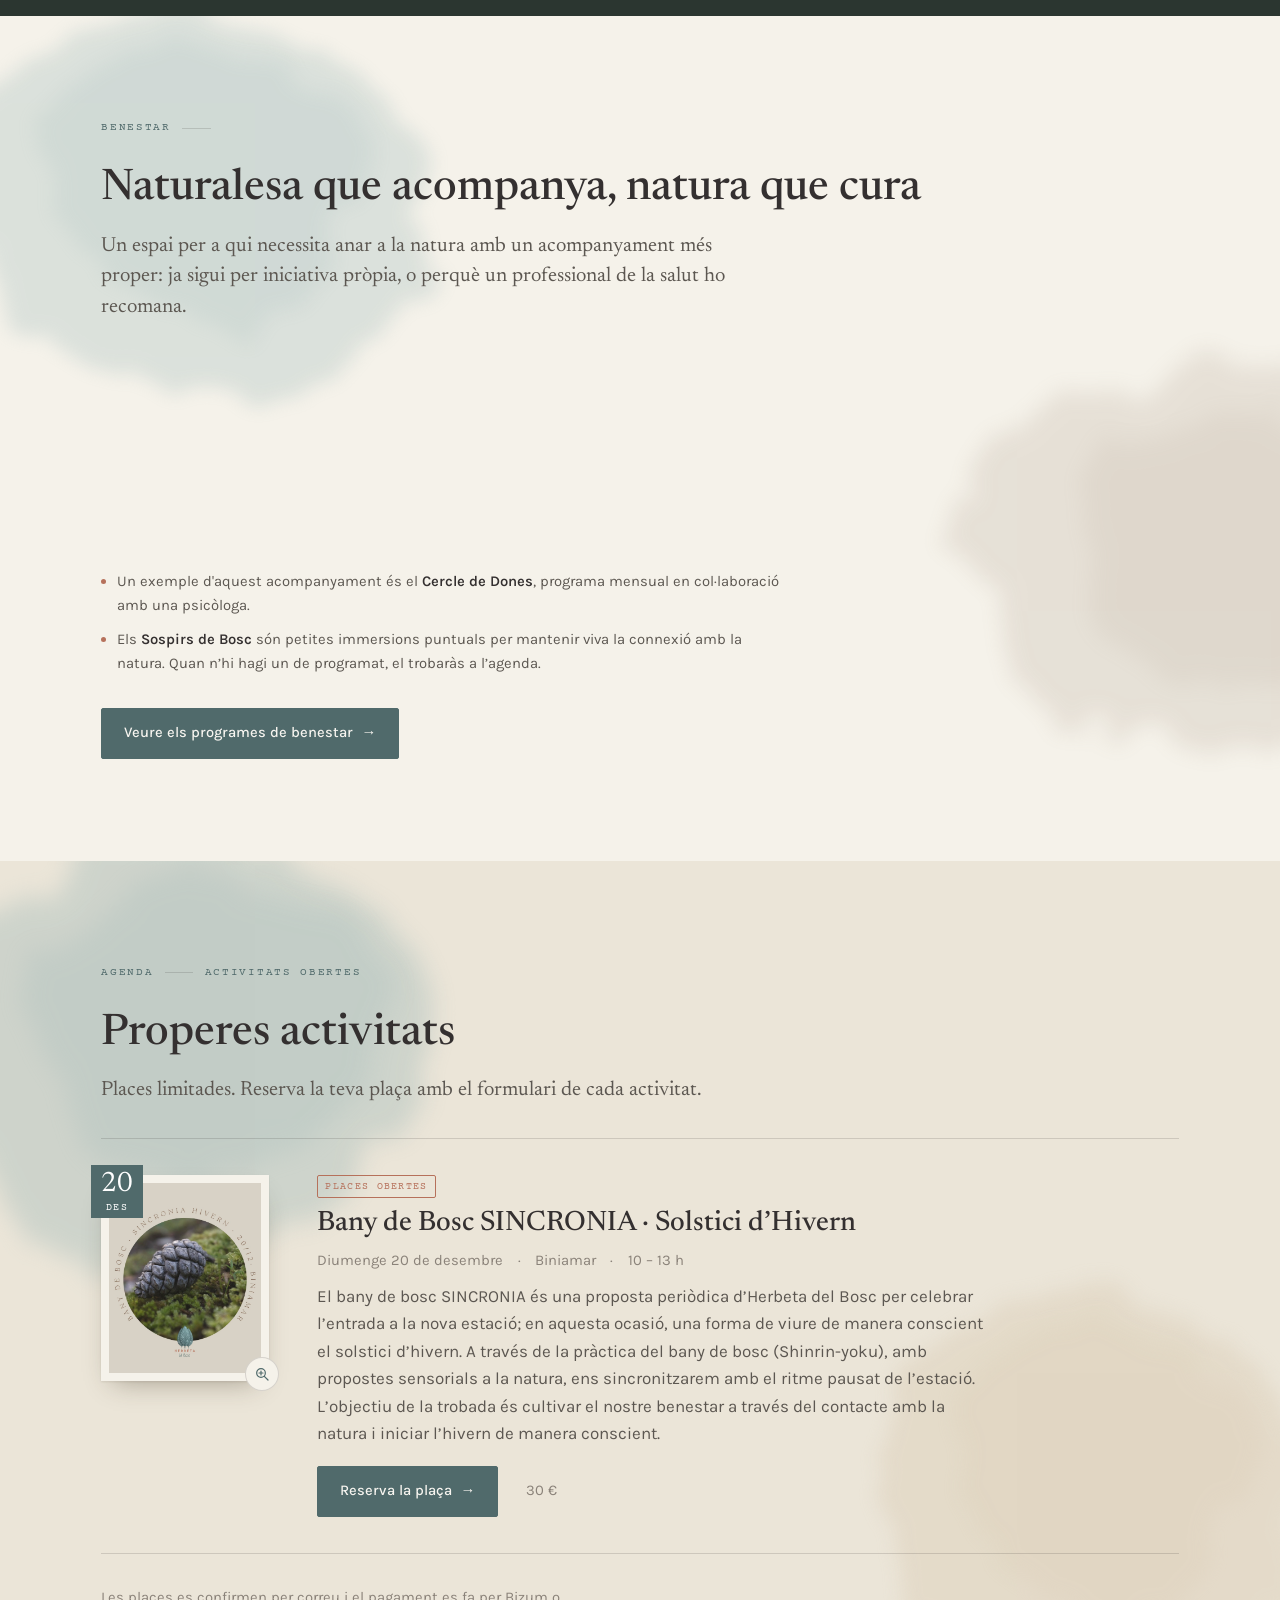
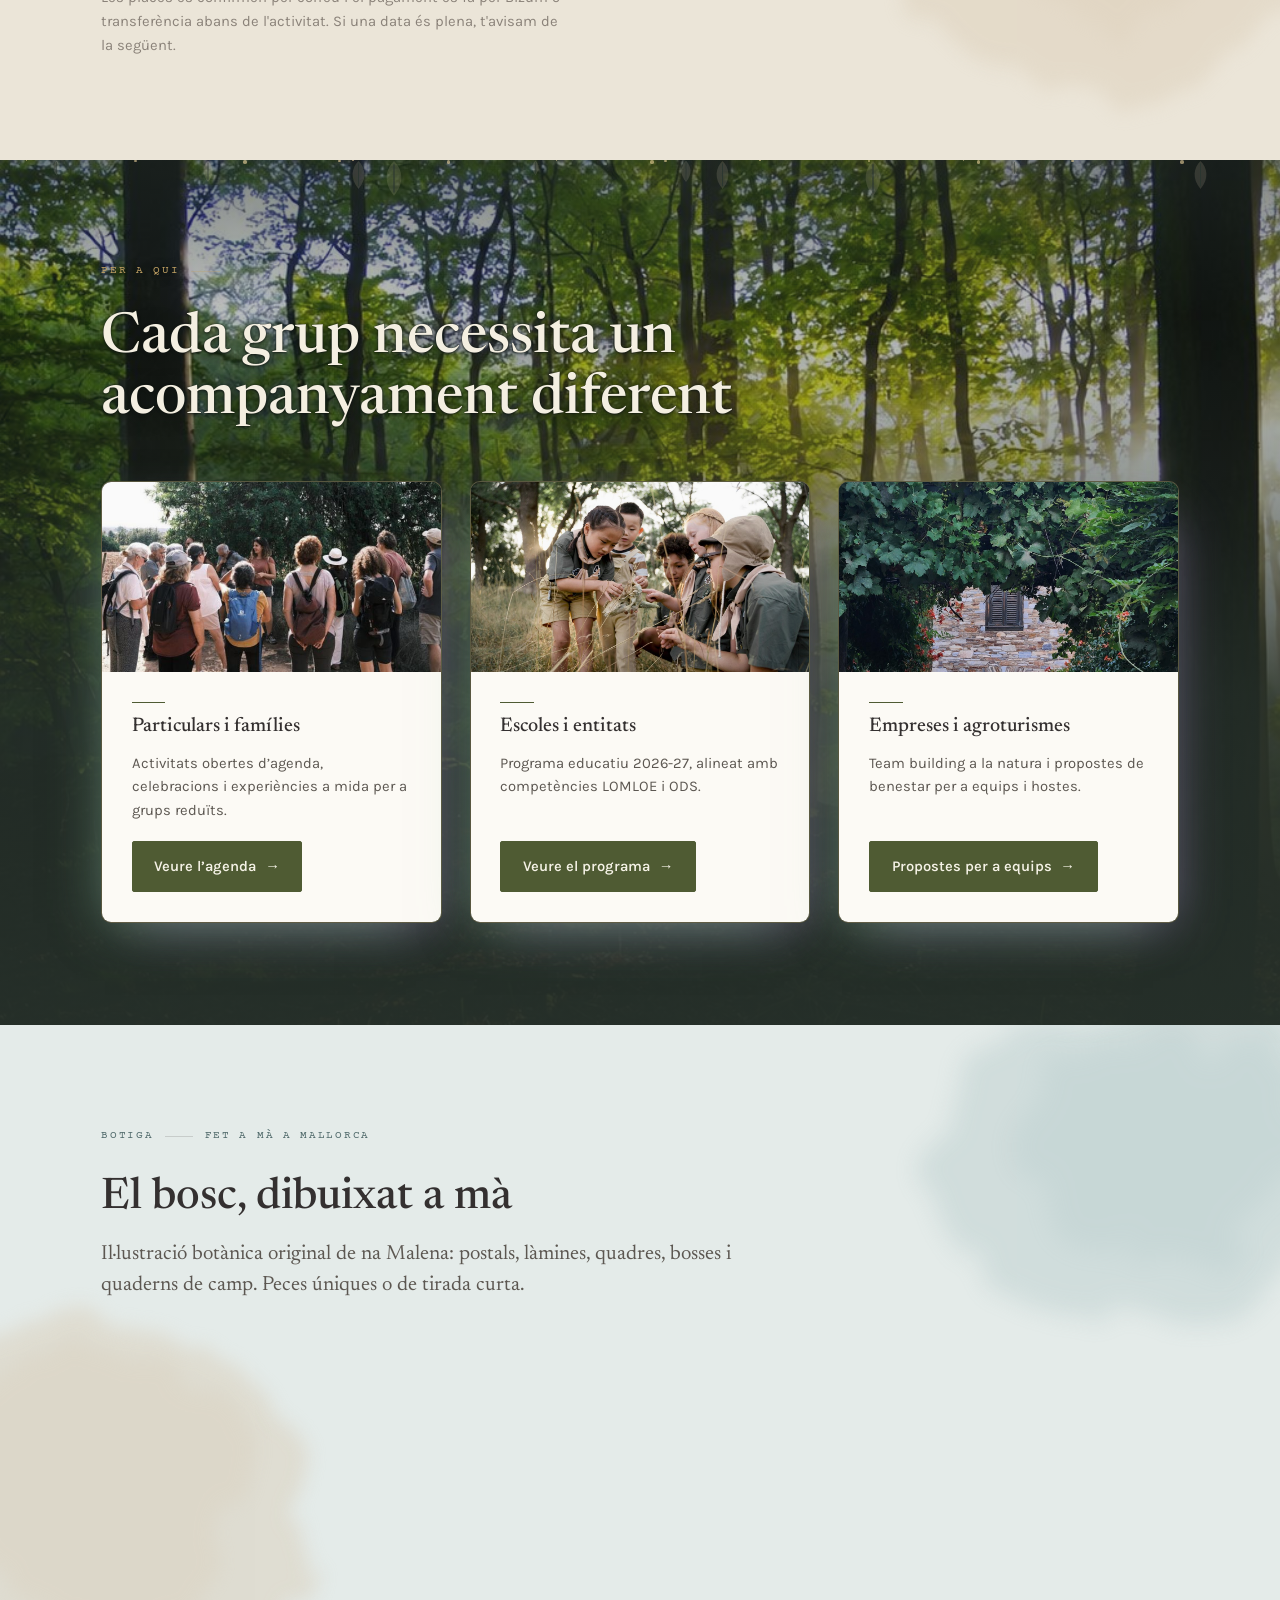
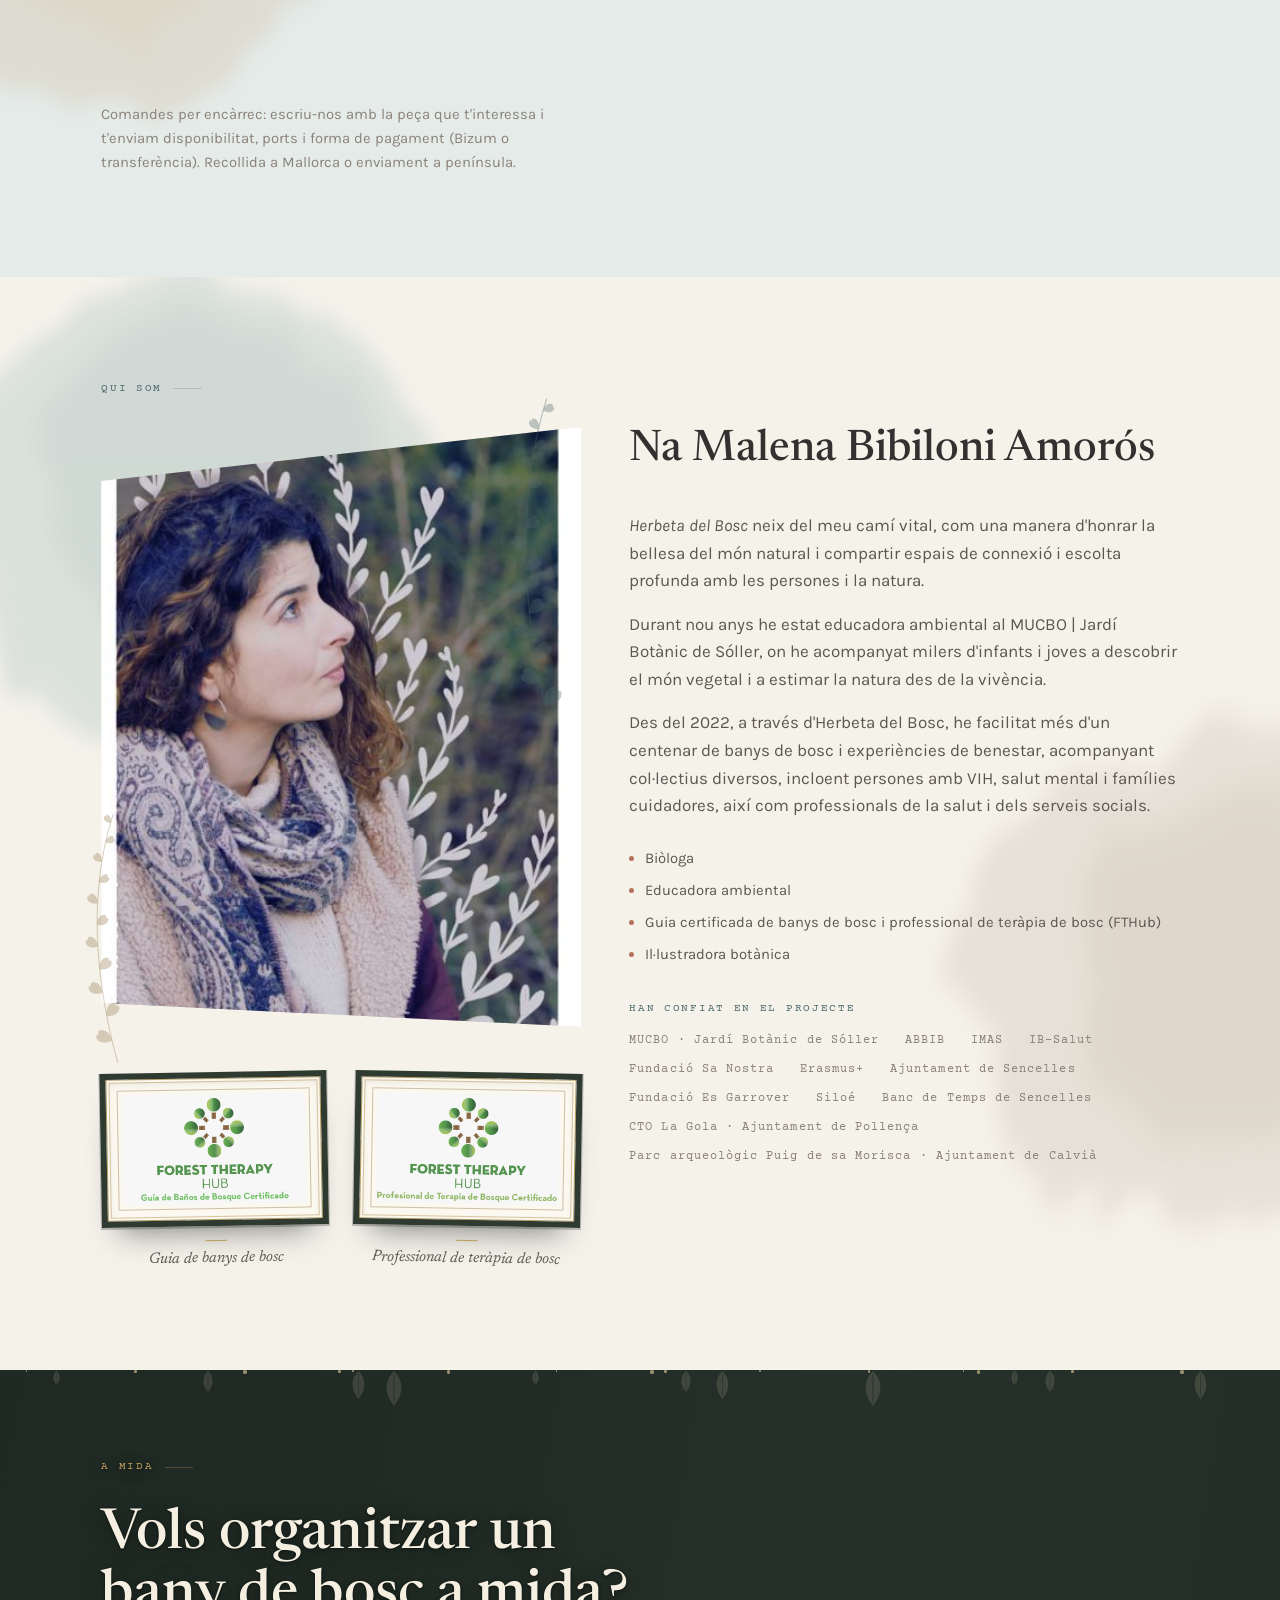
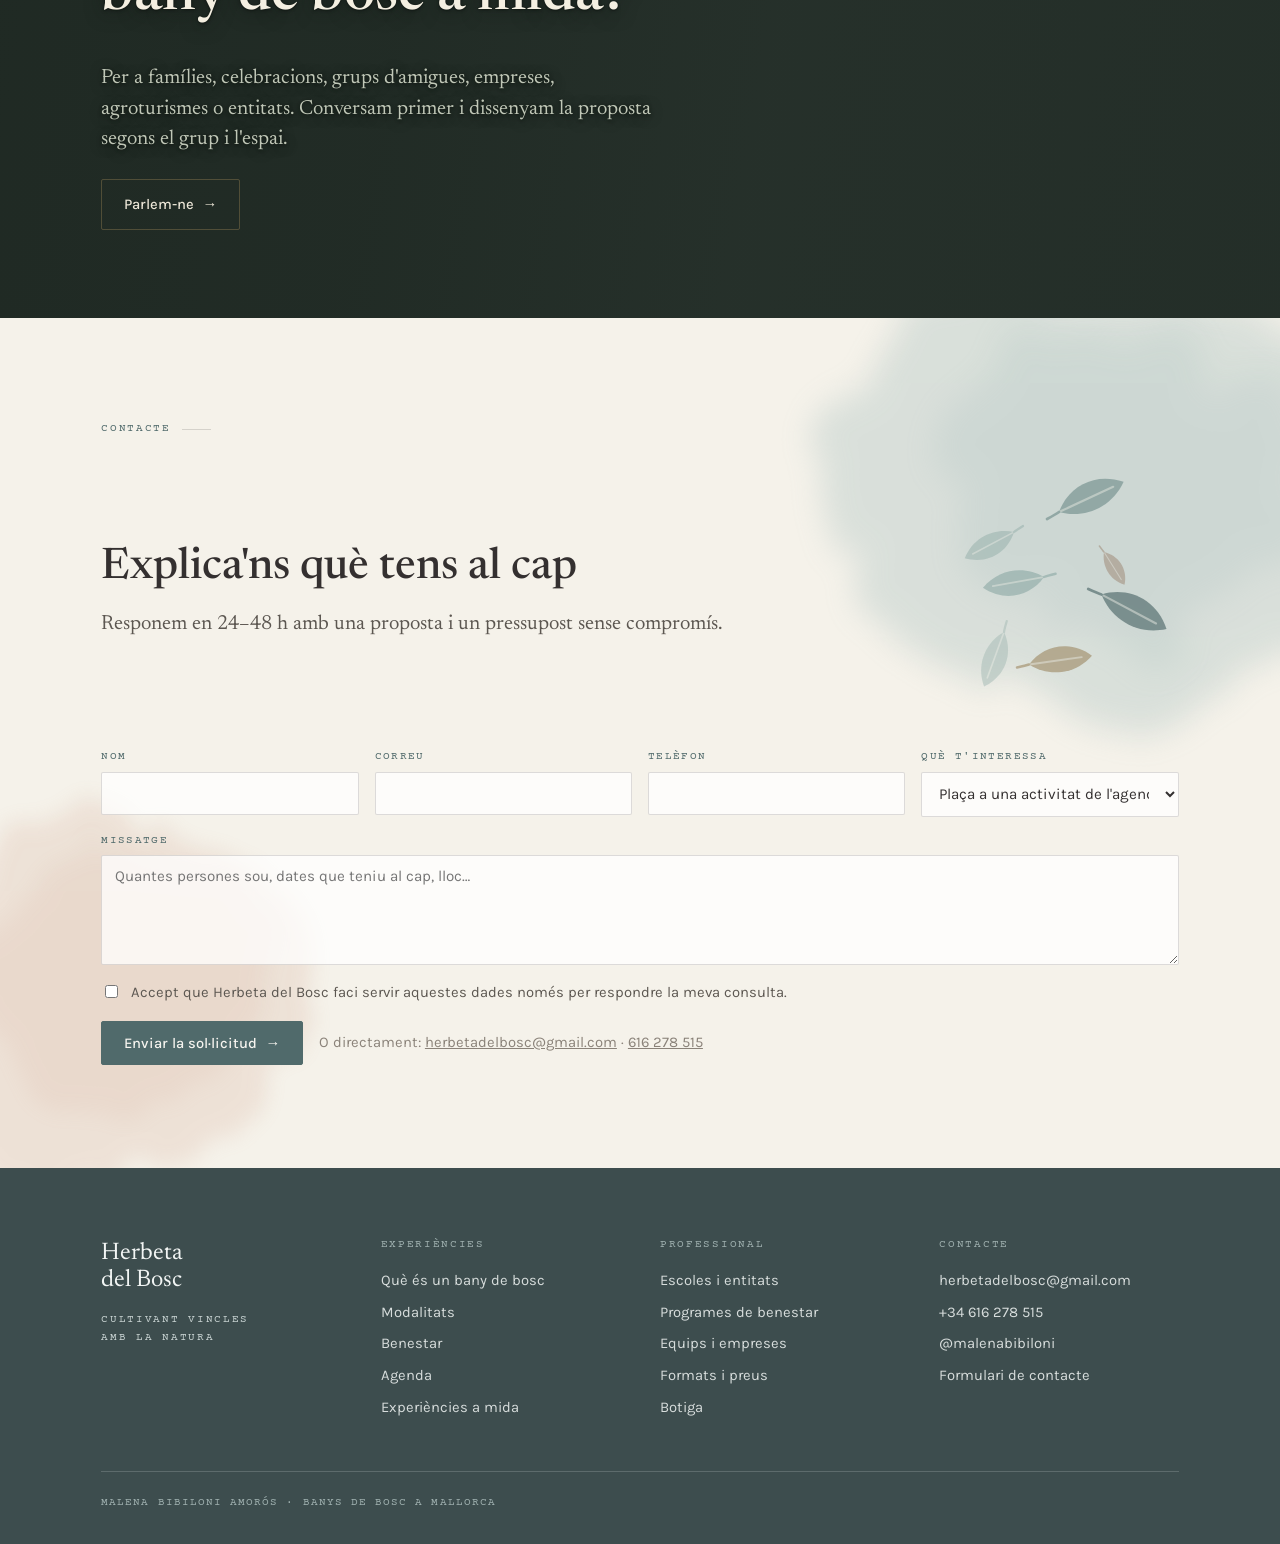
==== commit 38c32210: "SINCRONIA: el text de la Malen sense retocs Co-Authored-By: Claude Opus 5.5 <noreply@anthropic.com>" ====
--- a/index.html
+++ b/index.html
@@ -1210,7 +1210,7 @@
   var agenda=[
     {data:'2026-12-20',t:'Bany de Bosc SINCRONIA · Solstici d’Hivern',
      meta:['Biniamar','10 – 13 h'],
-     desc:'El bany de bosc SINCRONIA és la nostra proposta periòdica per celebrar l’entrada de cada nova estació. En aquesta ocasió, una forma de viure de manera conscient el solstici d’hivern. A través del bany de bosc (shinrin-yoku) i de propostes sensorials a la natura, ens sincronitzarem amb el ritme pausat de l’estació. L’objectiu és cultivar el nostre benestar a través del contacte amb la natura i començar l’hivern amb consciència.',
+     desc:'El bany de bosc SINCRONIA és una proposta periòdica d’Herbeta del Bosc per celebrar l’entrada a la nova estació; en aquesta ocasió, una forma de viure de manera conscient el solstici d’hivern. A través de la pràctica del bany de bosc (Shinrin-yoku), amb propostes sensorials a la natura, ens sincronitzarem amb el ritme pausat de l’estació. L’objectiu de la trobada és cultivar el nostre benestar a través del contacte amb la natura i iniciar l’hivern de manera conscient.',
      price:'30 €',state:'places',
      cartell:'assets/img/cartell-sincronia-hivern-2026-12.jpg'}
   ];
